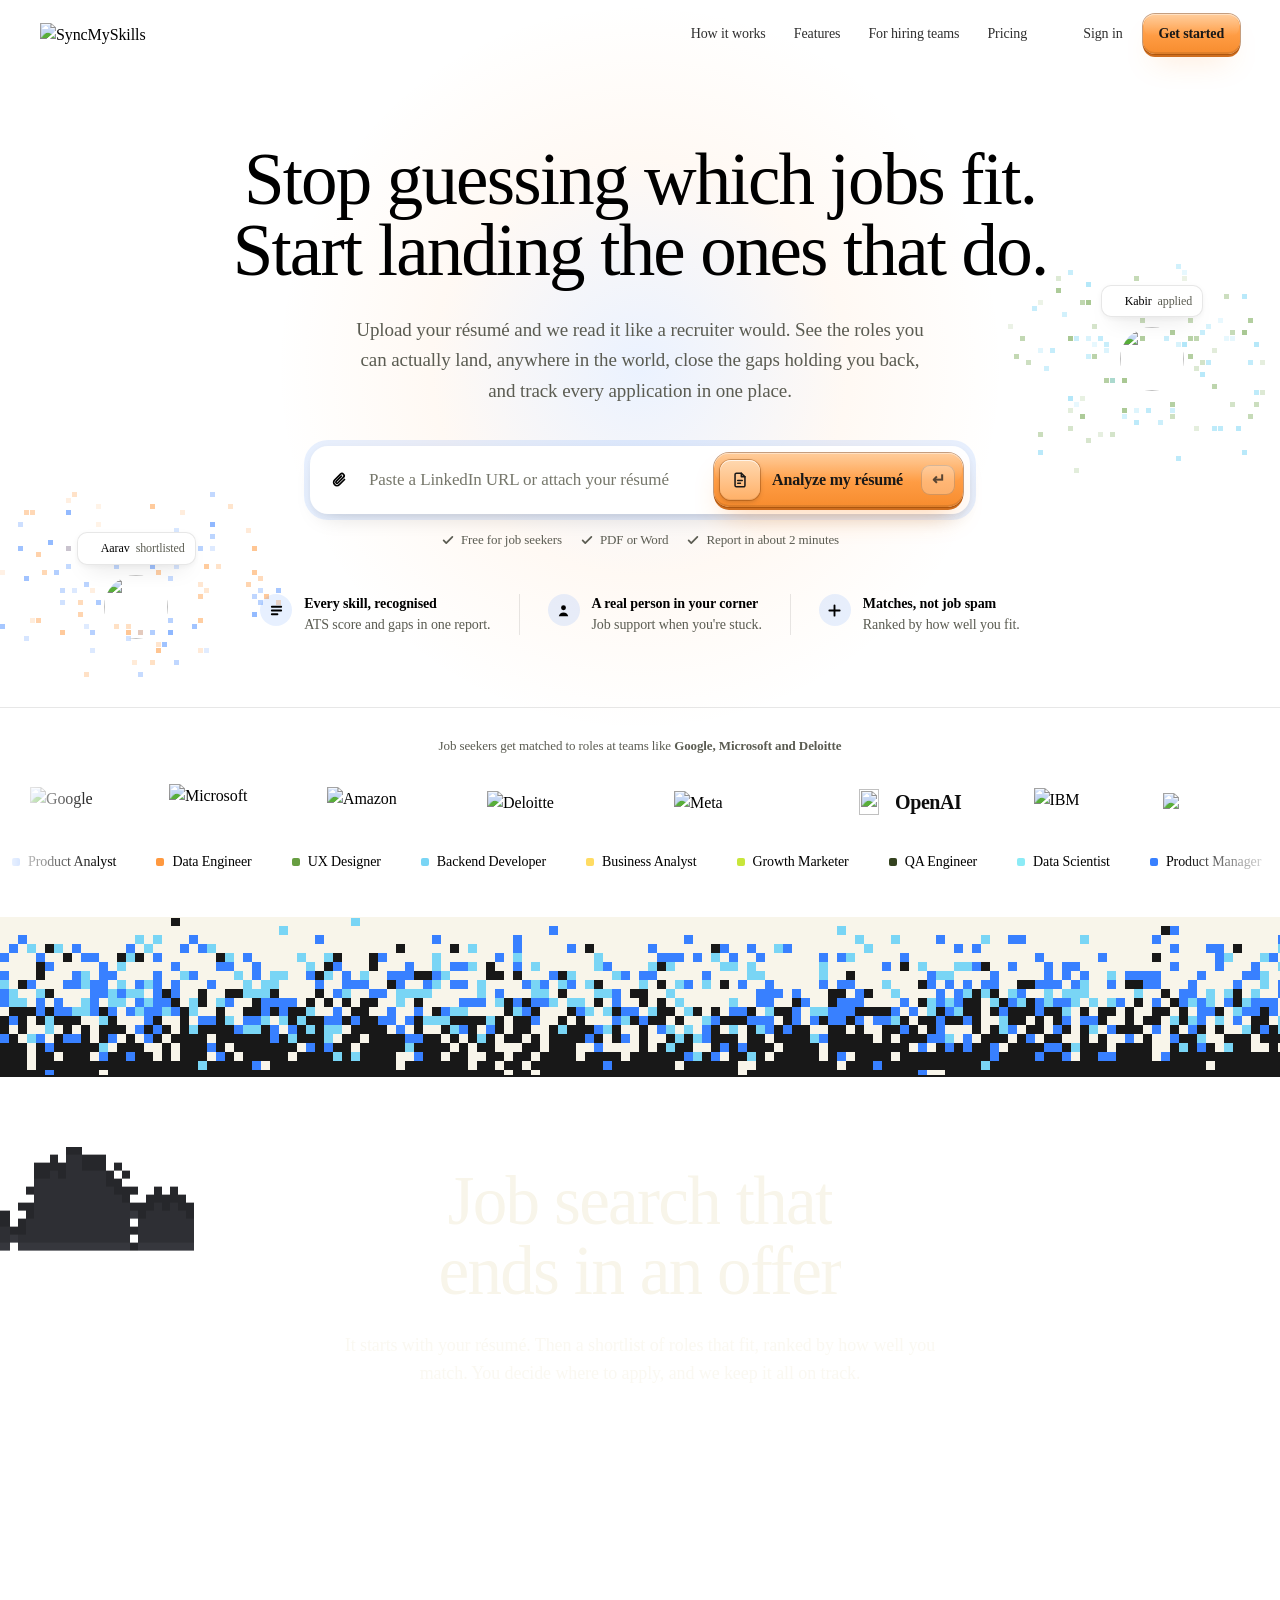
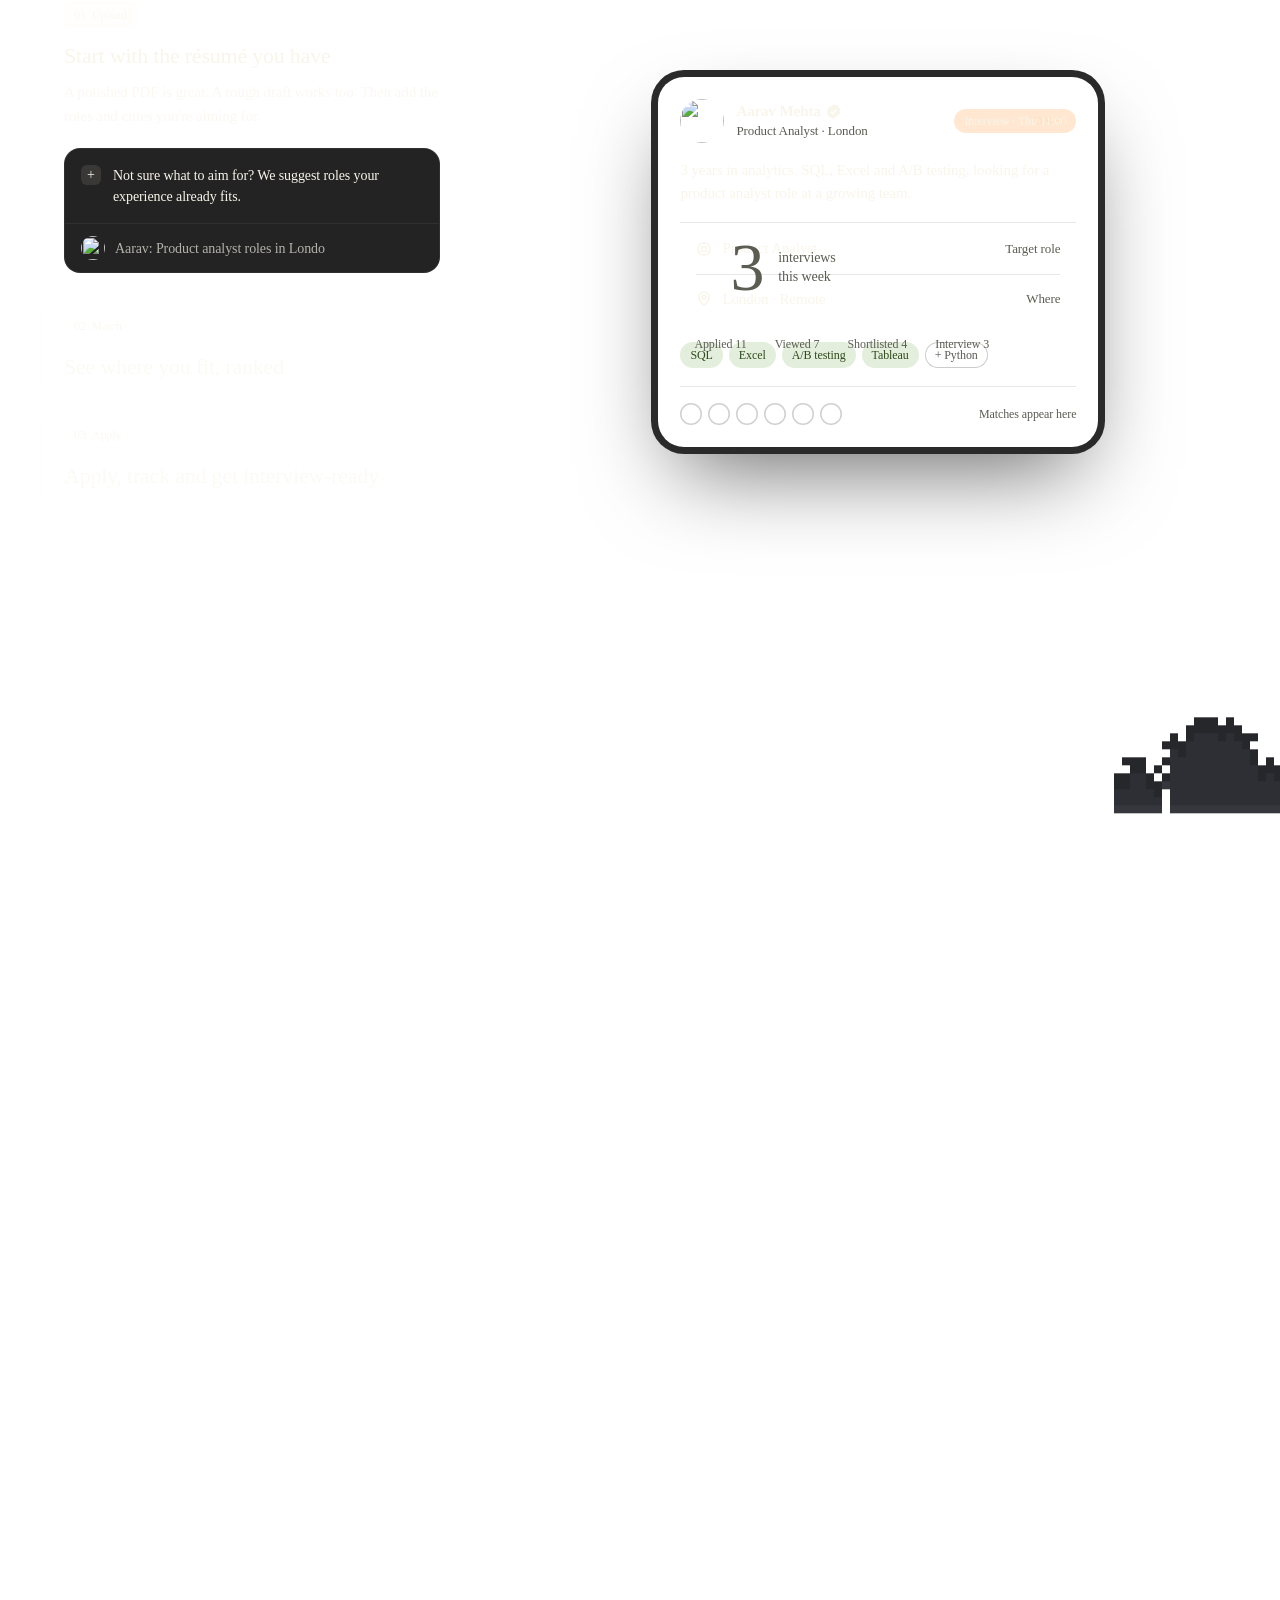
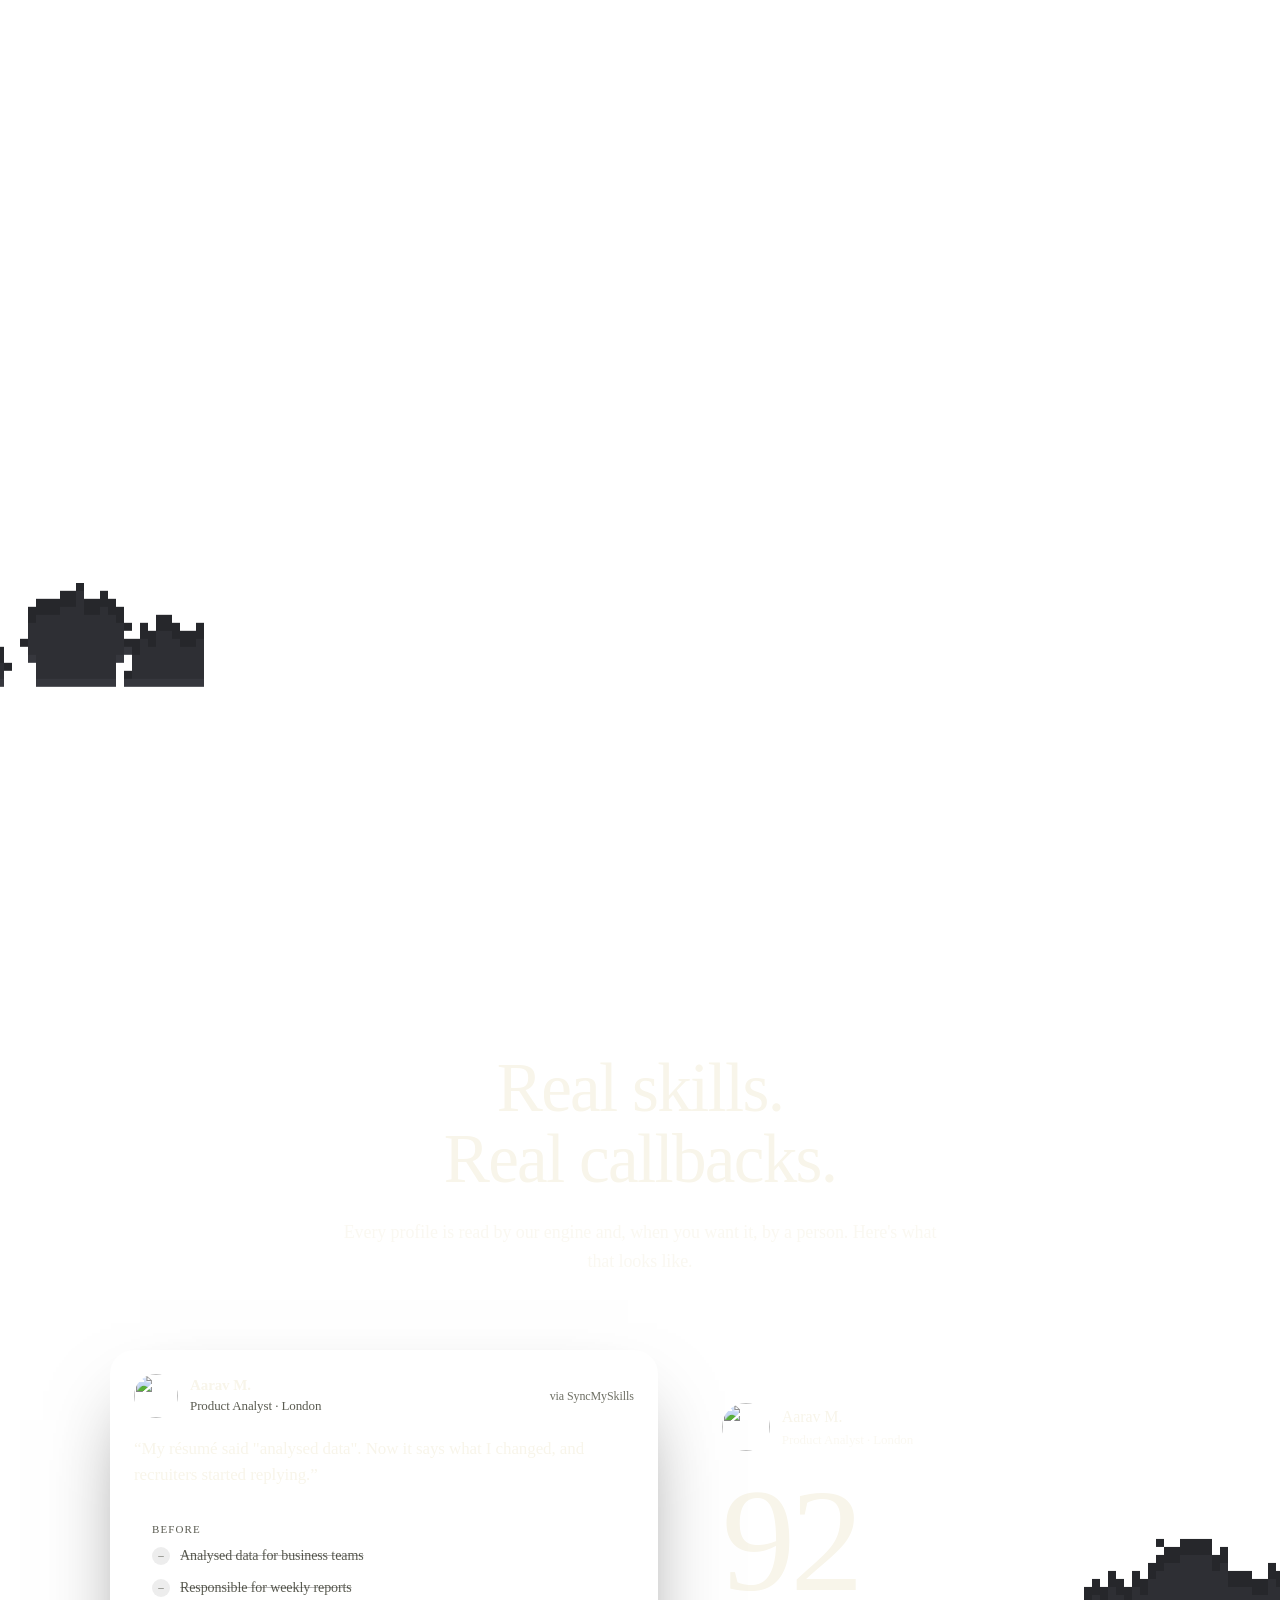
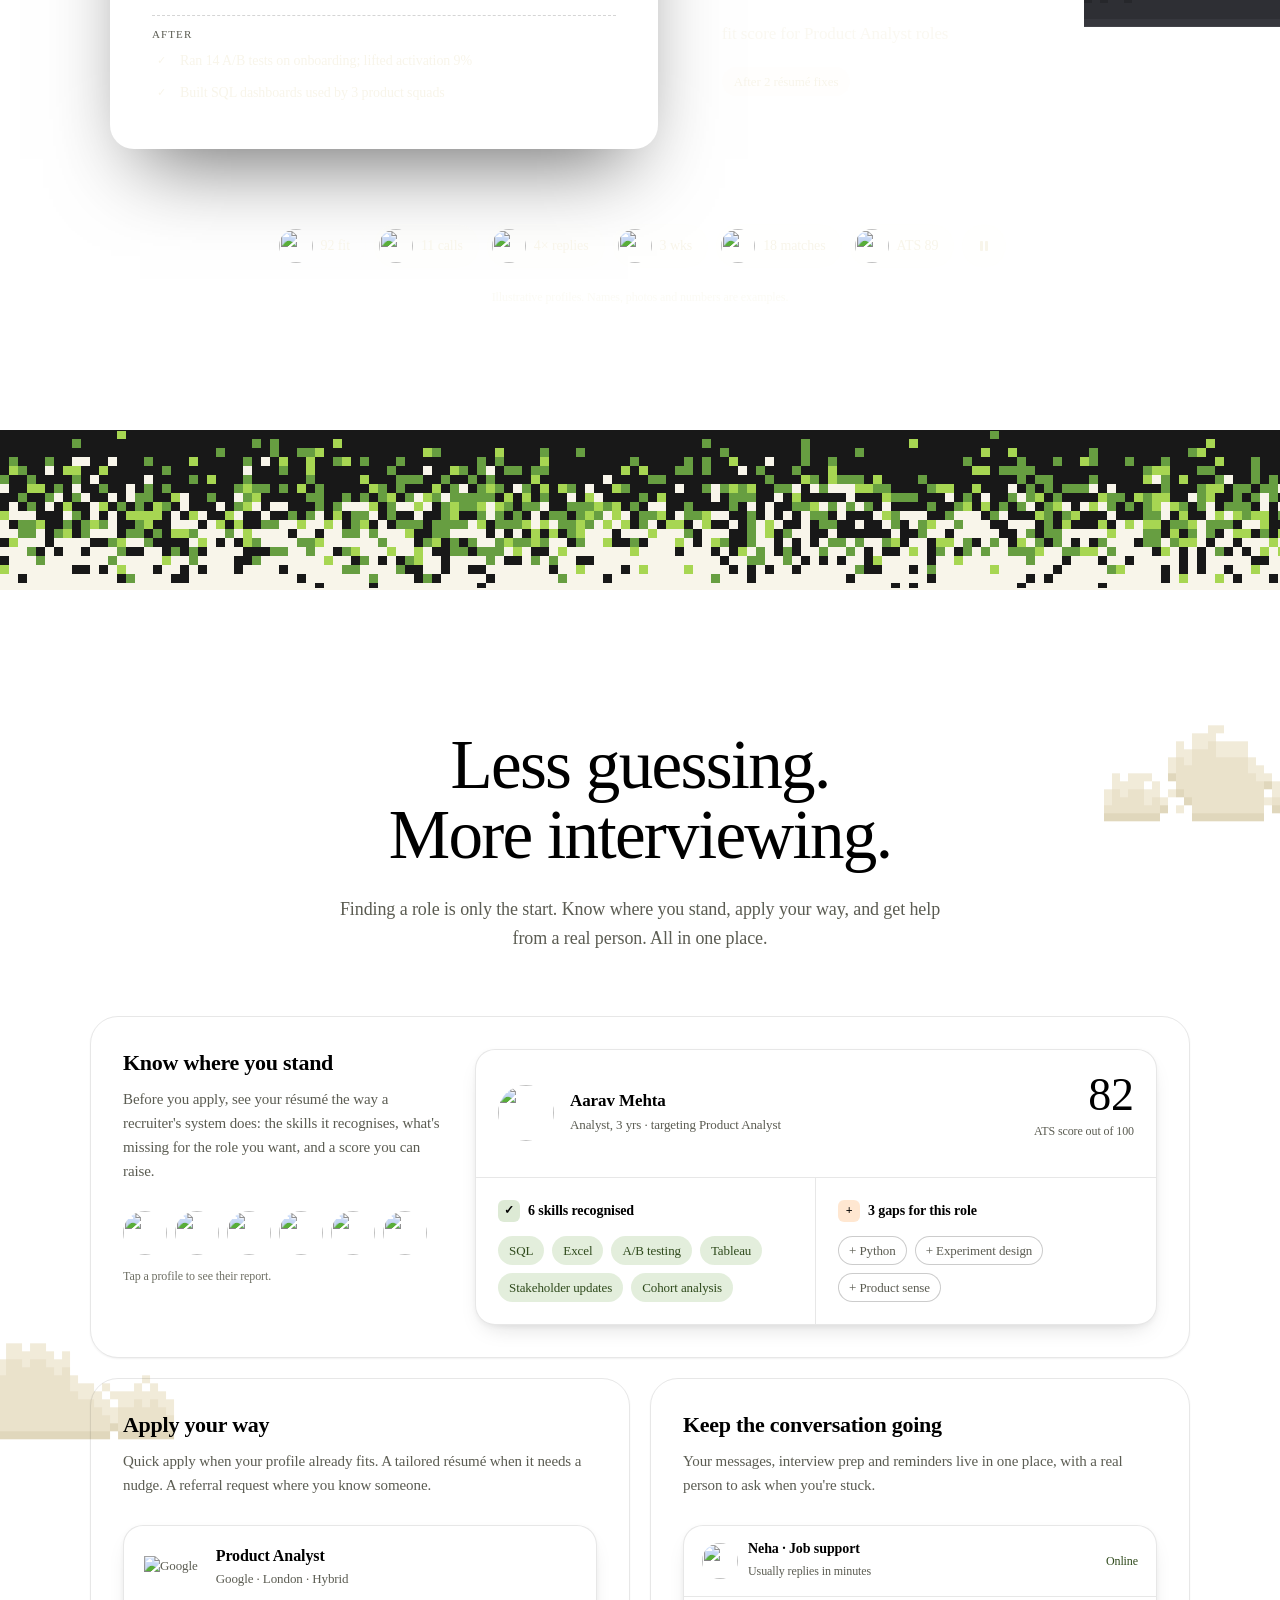
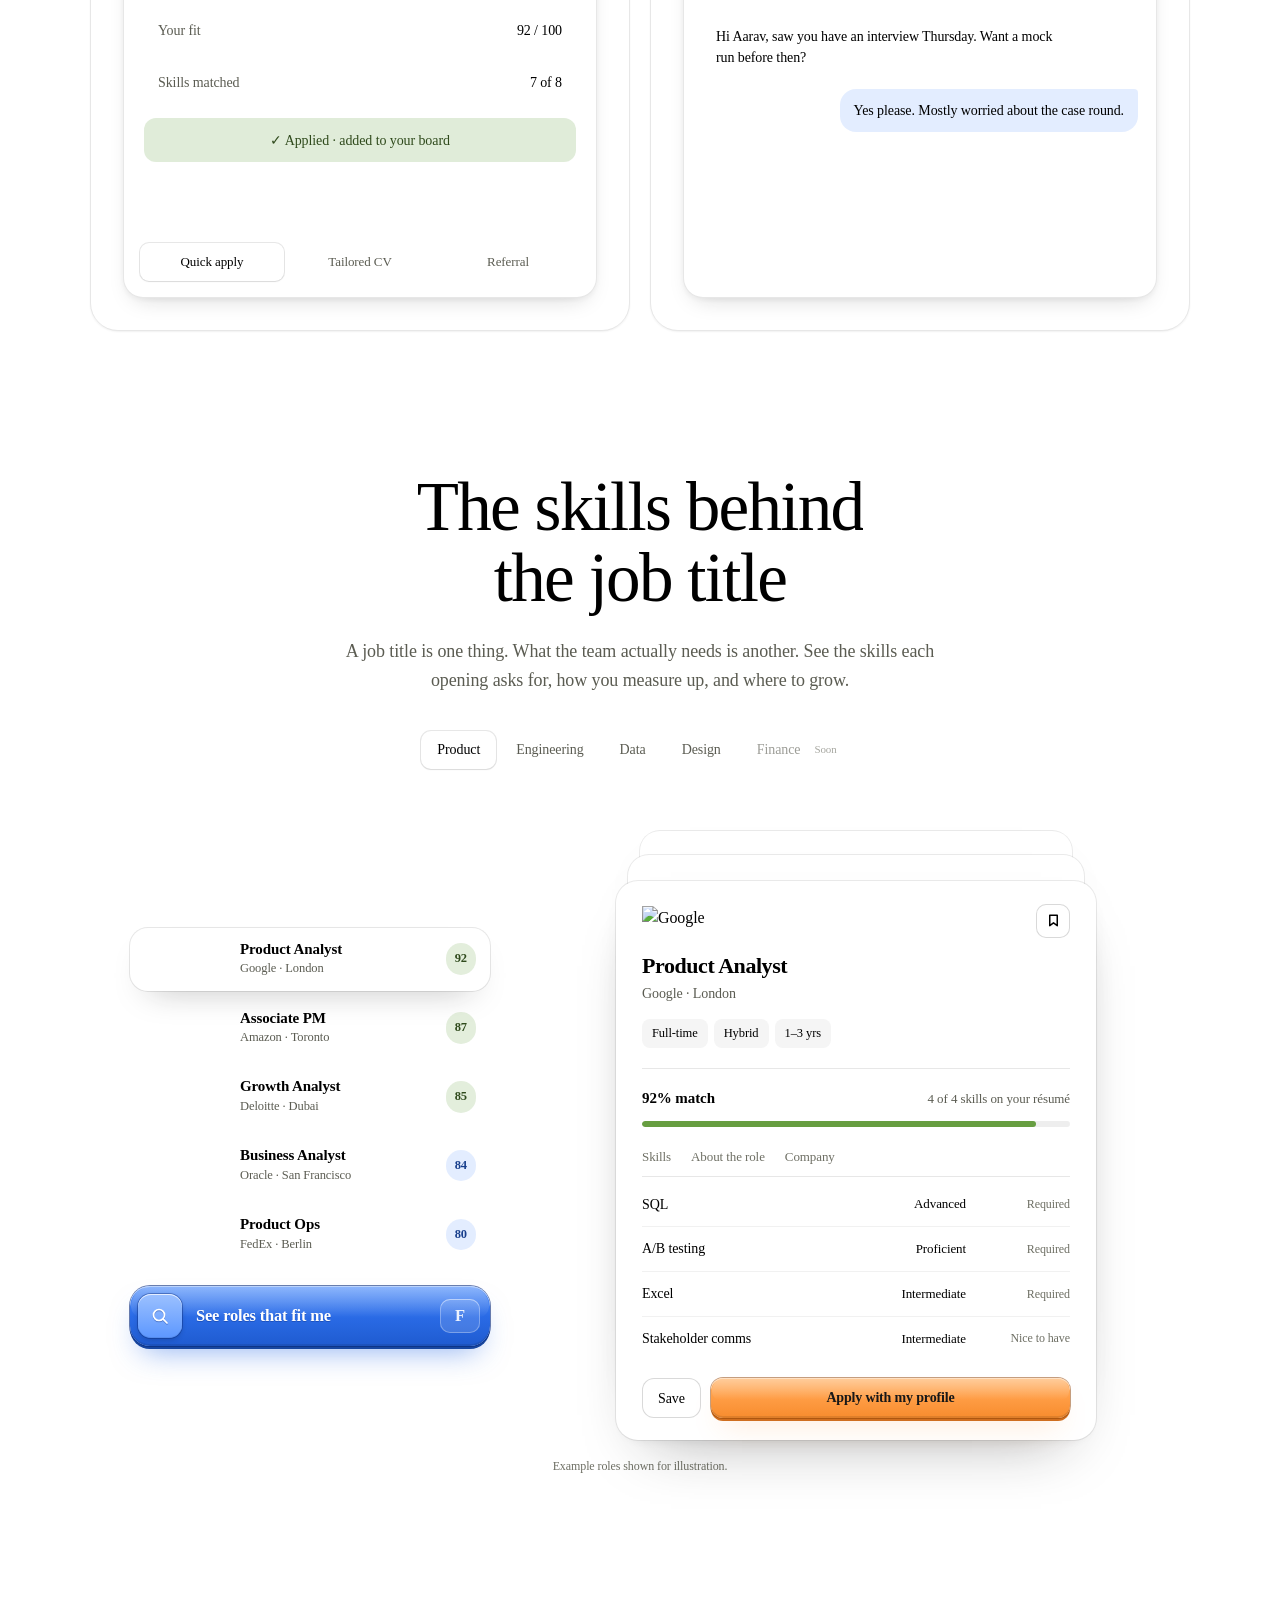
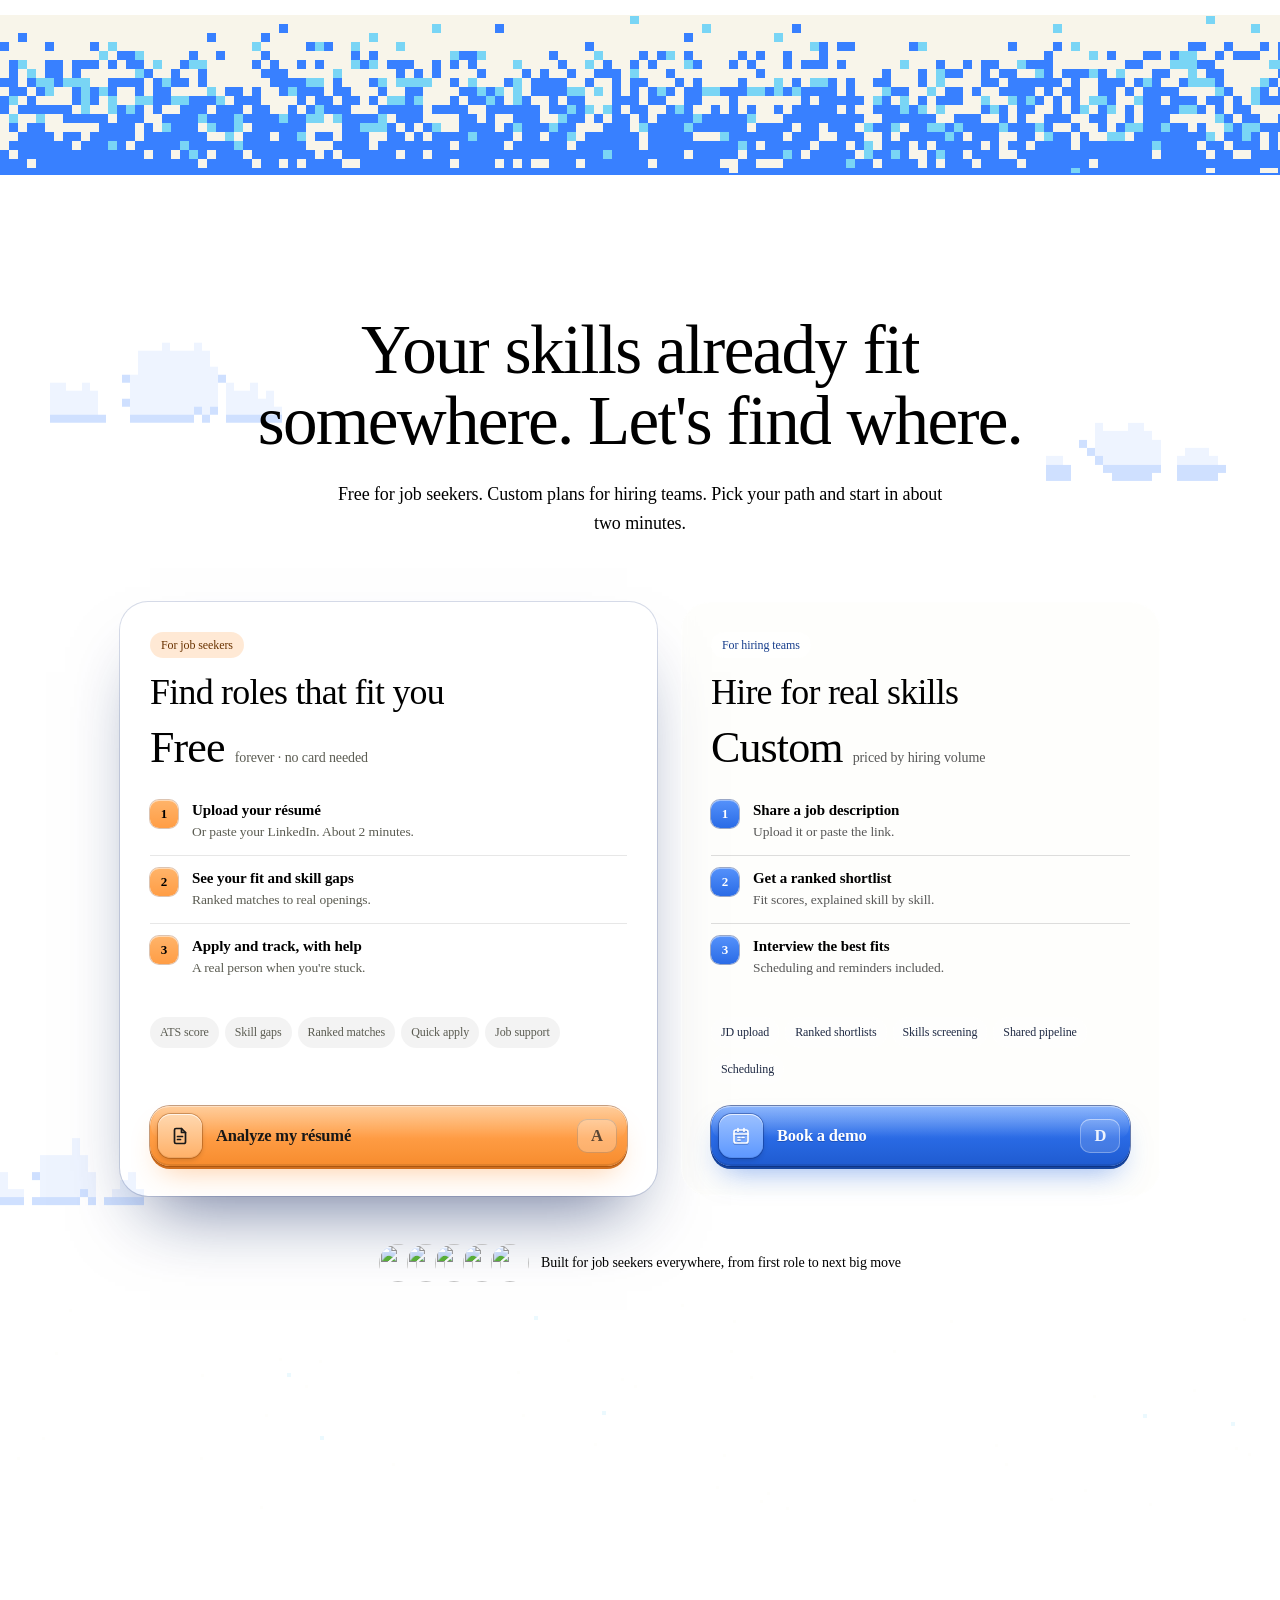
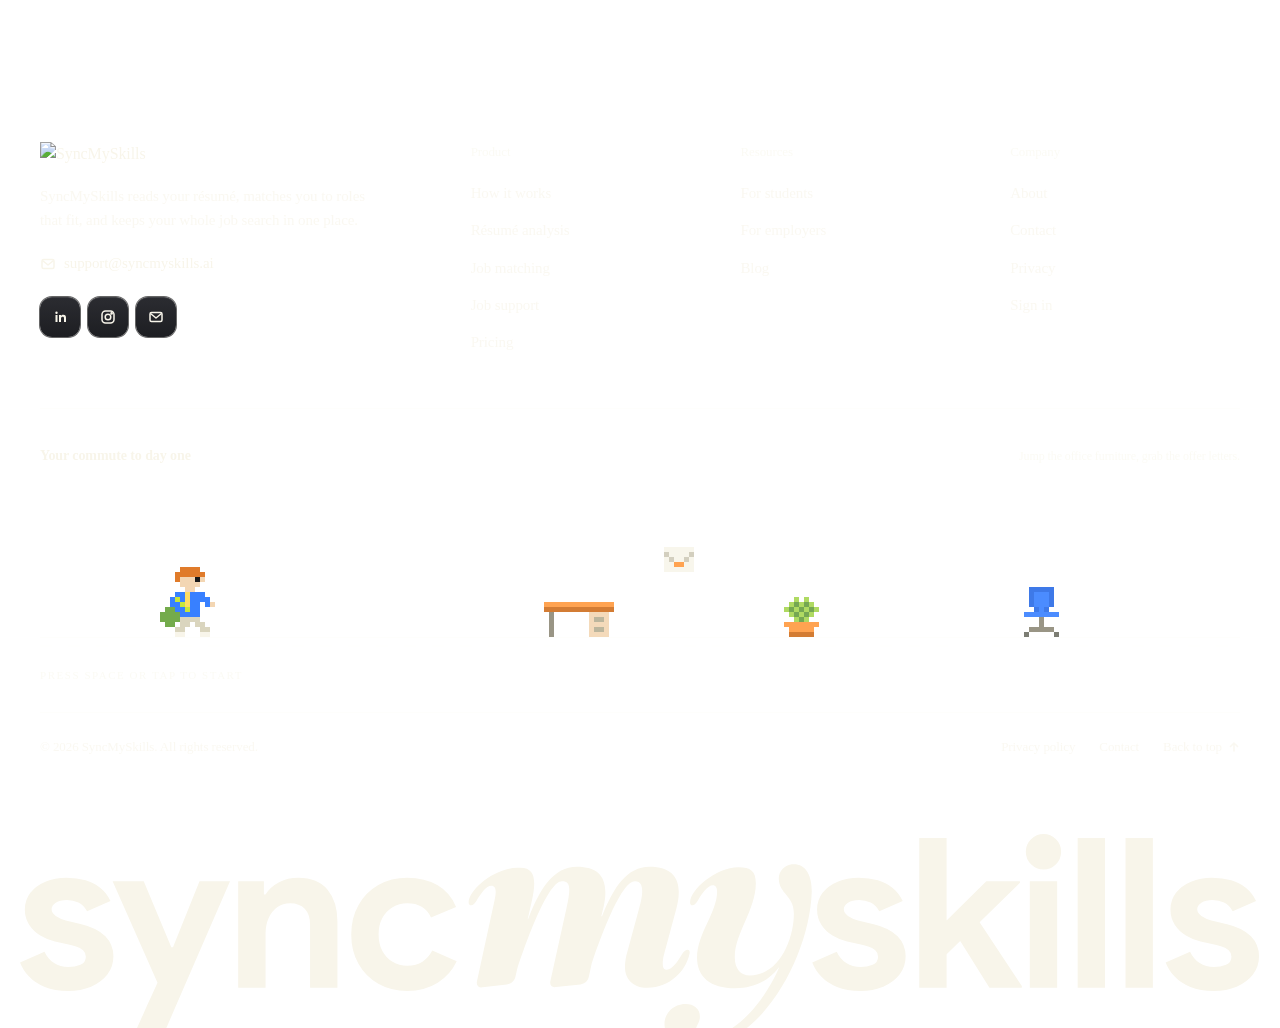
==== landing-page/index.html @ 415fad32 "Add SyncMySkills landing page Static, dependency-free landing page (index.html) with the brand hando" ====
<!DOCTYPE html>
<html lang="en">
<head>
<meta charset="utf-8">
<meta name="viewport" content="width=device-width, initial-scale=1, viewport-fit=cover">
<title>SyncMySkills — See where your skills fit</title>
<meta name="description" content="SyncMySkills reads your résumé, matches you to real roles that fit your skills, and keeps every application and next step in one place. Free for job seekers.">
<meta name="theme-color" content="#F8F5EA">
<link rel="canonical" href="https://syncmyskills.ai/">
<meta property="og:type" content="website">
<meta property="og:site_name" content="SyncMySkills">
<meta property="og:title" content="SyncMySkills — See where your skills fit">
<meta property="og:description" content="Understand your résumé, spot skill gaps, and find roles that fit your experience.">
<meta property="og:image" content="https://syncmyskills.vercel.app/photos/photo-portfolio.jpg">
<meta property="og:url" content="https://syncmyskills.ai/">
<meta name="twitter:card" content="summary_large_image">
<meta name="twitter:title" content="SyncMySkills — See where your skills fit">
<meta name="twitter:description" content="Understand your résumé, spot skill gaps, and find roles that fit your experience.">
<script type="application/ld+json">{"@context":"https://schema.org","@type":"Organization","name":"SyncMySkills","url":"https://syncmyskills.ai/","logo":"https://syncmyskills.vercel.app/brand/logos/logo-ink.png","email":"support@syncmyskills.ai","sameAs":["https://www.linkedin.com/company/syncmyskills/","https://www.instagram.com/syncmyskills.ai"]}</script>
<link rel="icon" href="/brand/favicons/favicon.ico" sizes="any">
<link rel="icon" href="/brand/favicons/favicon.svg" type="image/svg+xml">
<link rel="apple-touch-icon" href="/brand/favicons/apple-touch-icon.png">
<link rel="manifest" href="/brand/favicons/site.webmanifest">
<link rel="preconnect" href="https://fonts.googleapis.com">
<link rel="preconnect" href="https://fonts.gstatic.com" crossorigin>
<link rel="stylesheet" href="https://fonts.googleapis.com/css2?family=Inter:wght@400;500&display=swap">
<link rel="stylesheet" href="/brand/tokens/brand.css">
<style>
/* =========================================================
   Tokens
   ========================================================= */
:root{
  --sand:var(--sms-sand);--blue:var(--sms-blue);--orange:var(--sms-orange);--moss:var(--sms-moss);--ink:var(--sms-ink);--paper:var(--sms-paper);--oat:var(--sms-oat);--ice:var(--sms-ice);--sky:var(--sms-sky);--honey:var(--sms-honey);--gold:var(--sms-gold);--lime:var(--sms-lime);--leaf:var(--sms-leaf);--pine:var(--sms-pine);--slate:var(--sms-slate);--ivory:var(--sms-ivory);
  --display:var(--sms-font-display);--body:var(--sms-font-body);
  --text:var(--ink);
  --muted:#5B5C52;               /* 6.2:1 on paper */
  --subtle:#6E6F64;              /* 4.9:1 on paper, captions */
  --d-text:#F8F5EA;
  --d-muted:rgba(248,245,234,.68);/* 8:1 on ink */
  --d-subtle:rgba(248,245,234,.52);
  --line:rgba(24,24,24,.10);
  --line-2:rgba(24,24,24,.16);
  --d-line:rgba(248,245,234,.14);
  --white:#FFFFFF;
  --r-sm:10px;--r-md:12px;--r-lg:16px;--r-xl:24px;--r-2xl:28px;
  --sh-sm:0 1px 2px rgba(24,24,24,.06);
  --sh-md:0 10px 24px -12px rgba(24,24,24,.22),0 2px 6px rgba(24,24,24,.05);
  --sh-lg:0 40px 80px -30px rgba(24,24,24,.35),0 8px 20px -8px rgba(24,24,24,.12);
  --ring:0 0 0 3px rgba(56,128,255,.45);
  --ease:cubic-bezier(.2,.7,.2,1);
  --wrap:1200px;--gut:clamp(20px,4vw,40px);
  --sec:clamp(96px,11vw,152px);
  --orange-h:#F58A2C;
}
*,*:before,*:after{box-sizing:border-box;margin:0;padding:0}
html{-webkit-text-size-adjust:100%;scroll-behavior:smooth;scroll-padding-top:72px}
body{font-family:var(--body);font-weight:400;font-size:16px;line-height:1.55;letter-spacing:-.006em;color:var(--text);background:var(--paper);-webkit-font-smoothing:antialiased;-moz-osx-font-smoothing:grayscale;text-rendering:optimizeLegibility;overflow-x:hidden}
img,svg,canvas{display:block}
img{max-width:100%}
a{color:inherit;text-decoration:none}
button,input{font:inherit;color:inherit;letter-spacing:inherit}
button{cursor:pointer;border:0;background:none}
b,strong{font-weight:600}
h1,h2,h3,h4,h5,h6{font-weight:600}
ul,ol{list-style:none}
::selection{background:rgba(56,128,255,.25)}
:focus{outline:none}
:focus-visible{outline:none;box-shadow:var(--ring);border-radius:8px}
.wrap{max-width:calc(var(--wrap) + var(--gut)*2);margin:0 auto;padding:0 var(--gut)}
.center{text-align:center}
.sr{position:absolute;width:1px;height:1px;overflow:hidden;clip:rect(0 0 0 0);white-space:nowrap}
.skip{position:fixed;left:16px;top:-80px;z-index:200;background:var(--ink);color:var(--paper);padding:12px 16px;border-radius:var(--r-md);font-weight:500;transition:top .2s}
.skip:focus{top:12px}

/* Type */
.display{font-family:var(--display);font-weight:400;letter-spacing:-.025em;line-height:1.02;text-wrap:balance}
.h1{font-size:clamp(46px,6.4vw,96px);line-height:.98}
.h2{font-size:clamp(40px,5.4vw,76px)}
.lede{font-size:18px;line-height:1.6;color:var(--muted);max-width:620px;margin:24px auto 0;text-wrap:pretty}
.dark .lede{color:var(--d-muted)}
.eyebrow{display:inline-flex;align-items:center;gap:8px;font-size:13px;font-weight:500;color:var(--muted);margin-bottom:20px}
.eyebrow i{width:8px;height:8px;background:var(--orange);display:block}
.dark .eyebrow{color:var(--d-muted)}
.sec-head{max-width:820px;margin:0 auto;text-align:center}
.note{font-size:12px;color:var(--subtle);text-align:center;margin-top:20px}
.dark .note{color:var(--d-subtle)}

/* =========================================================
   Buttons
   ========================================================= */
.btn{--h:48px;position:relative;display:inline-flex;align-items:center;justify-content:center;gap:10px;height:var(--h);padding:0 22px;border-radius:var(--r-md);font-size:15px;font-weight:500;line-height:1;white-space:nowrap;border:1px solid transparent;transition:background-color .2s,border-color .2s,color .2s,box-shadow .2s,transform .2s var(--ease);-webkit-tap-highlight-color:transparent;user-select:none}
.btn:active{transform:scale(.98)}
.btn:focus-visible{box-shadow:var(--ring)}
.btn .ar{width:16px;height:16px;transition:transform .25s var(--ease)}
.btn:hover .ar{transform:translateX(3px)}
.btn-lg{--h:56px;padding:0 26px;font-size:16px;border-radius:14px}
.btn-sm{--h:38px;padding:0 14px;font-size:14px;border-radius:var(--r-sm)}
.btn-block{width:100%}
.btn-primary{background:var(--orange);color:var(--ink);box-shadow:inset 0 -2px 0 rgba(24,24,24,.12)}
.btn-primary:hover{background:var(--orange-h)}
.btn-ink{background:var(--ink);color:var(--paper)}
.btn-ink:hover{background:#000}
.btn-paper{background:var(--paper);color:var(--ink)}
.btn-paper:hover{background:var(--white)}
.btn-line{color:var(--ink);background:linear-gradient(180deg,#FFFFFF,#F7F2E4);border-color:transparent;box-shadow:inset 0 1px 0 #fff,0 0 0 1px rgba(24,24,24,.14),0 2px 0 rgba(24,24,24,.10),0 8px 18px -12px rgba(24,24,24,.3)}
.btn-line:hover{transform:translateY(-1px);box-shadow:inset 0 1px 0 #fff,0 0 0 1px rgba(24,24,24,.2),0 3px 0 rgba(24,24,24,.12),0 12px 22px -12px rgba(24,24,24,.35)}
.btn-line:active{transform:translateY(1px);box-shadow:inset 0 1px 0 #fff,0 0 0 1px rgba(24,24,24,.2),0 0 0 rgba(24,24,24,.1)}
.btn-dline{border-color:rgba(248,245,234,.28);color:var(--paper)}
.btn-dline:hover{border-color:rgba(248,245,234,.5);background:rgba(248,245,234,.06)}

/* =========================================================
   Nav
   ========================================================= */
.nav{position:fixed;inset:0 0 auto 0;z-index:60;height:68px;transition:background-color .3s,box-shadow .3s,color .3s}
.nav-in{height:100%;display:flex;align-items:center;gap:32px}
.logo{position:relative;display:block;height:22px;width:109px;flex:none}
.logo img{position:absolute;inset:0;height:22px;width:auto;transition:opacity .3s}
.logo .lw{opacity:0}
.nav-links{display:flex;align-items:center;gap:4px;margin-left:auto}
.nav-links a{font-size:14px;font-weight:500;padding:8px 12px;border-radius:var(--r-sm);color:inherit;opacity:.82;transition:opacity .2s,background-color .2s}
.nav-links a:hover{opacity:1;background:rgba(24,24,24,.05)}
.nav-cta{display:flex;align-items:center;gap:8px}
.nav-cta .signin{font-size:14px;font-weight:500;padding:8px 12px;border-radius:var(--r-sm);opacity:.82;transition:opacity .2s,background-color .2s}
.nav-cta .signin:hover{opacity:1;background:rgba(24,24,24,.05)}
.nav.scrolled{background:rgba(248,245,234,.86);-webkit-backdrop-filter:saturate(1.4) blur(14px);backdrop-filter:saturate(1.4) blur(14px);box-shadow:0 1px 0 var(--line)}
.nav.dark{color:var(--paper)}
.nav.dark .logo .lw{opacity:1}.nav.dark .logo .li{opacity:0}
.nav.dark.scrolled{background:rgba(24,24,24,.78);box-shadow:0 1px 0 var(--d-line)}
.nav.dark .nav-links a:hover,.nav.dark .signin:hover{background:rgba(248,245,234,.08)}
.menu-btn{display:none;width:44px;height:44px;margin-right:-10px;align-items:center;justify-content:center;border-radius:var(--r-sm)}
.menu-btn svg{width:22px;height:22px}
.menu-btn .ic-x{display:none}
.nav.open .menu-btn .ic-x{display:block}.nav.open .menu-btn .ic-m{display:none}
.drawer{position:fixed;left:0;right:0;top:68px;z-index:59;background:var(--paper);border-bottom:1px solid var(--line);padding:8px var(--gut) 24px;box-shadow:0 30px 40px -20px rgba(24,24,24,.2);transform:translateY(-8px);opacity:0;visibility:hidden;transition:opacity .2s,transform .25s var(--ease),visibility .2s}
.drawer.open{opacity:1;transform:none;visibility:visible}
.drawer a.dl{display:flex;justify-content:space-between;align-items:center;padding:16px 4px;font-size:17px;font-weight:500;border-bottom:1px solid var(--line)}
.drawer a.dl:after{content:"→";color:var(--subtle)}
.drawer .btns{display:grid;gap:12px;margin-top:20px}

/* reveal */
.rv{opacity:0;transform:translateY(20px);transition:opacity .9s var(--ease),transform .9s var(--ease)}
.rv.in{opacity:1;transform:none}
.d1{transition-delay:.06s}.d2{transition-delay:.12s}.d3{transition-delay:.18s}
@keyframes up{from{opacity:0;transform:translateY(14px)}to{opacity:1;transform:none}}
.intro>*{animation:up .8s var(--ease) both}
.intro>*:nth-child(2){animation-delay:.08s}.intro>*:nth-child(3){animation-delay:.16s}.intro>*:nth-child(4){animation-delay:.24s}.intro>*:nth-child(5){animation-delay:.32s}

/* =========================================================
   Avatars & small atoms
   ========================================================= */
.ava{--s:40px;width:var(--s);height:var(--s);border-radius:50%;object-fit:cover;object-position:50% 30%;flex:none;background:var(--sand)}
.ring{box-shadow:0 0 0 2px var(--ivory)}
.logo-sq{--z:34px;width:var(--z);height:var(--z);border-radius:9px;display:grid;place-items:center;font-size:12px;font-weight:600;letter-spacing:.02em;color:var(--ink);background:var(--c);flex:none}
.chips{display:flex;flex-wrap:wrap;gap:6px}
.chip{font-size:12px;font-weight:500;line-height:1;padding:7px 10px;border-radius:999px;background:var(--oat);white-space:nowrap}
.chip.g{background:rgba(103,158,65,.18);color:#2F4A1C}
.chip.add{background:transparent;box-shadow:inset 0 0 0 1px rgba(24,24,24,.22);color:var(--muted)}
.pill{display:inline-flex;align-items:center;gap:6px;font-size:12px;font-weight:500;line-height:1;padding:6px 10px;border-radius:999px;white-space:nowrap}
.dot{width:7px;height:7px;border-radius:50%;background:var(--moss);display:inline-block;flex:none}

/* =========================================================
   Hero
   ========================================================= */
.hero{position:relative;padding-top:clamp(128px,16vh,176px);display:flex;flex-direction:column;overflow:hidden;isolation:isolate}
#heroFx{position:absolute;inset:0;width:100%;height:100%;z-index:-1;pointer-events:none}
.hero-in{text-align:center;flex:1;min-width:0;width:100%}
.hero h1{font-size:clamp(40px,5.7vw,84px)}
.hero .lede{font-size:19px;max-width:580px;margin-top:28px}
.ask{max-width:660px;margin:40px auto 0;display:flex;align-items:center;gap:6px;padding:7px;border:1.5px solid var(--blue);border-radius:18px;background:var(--white);box-shadow:0 0 0 6px rgba(56,128,255,.12),var(--sh-md);transition:box-shadow .2s}
.ask:focus-within{box-shadow:0 0 0 6px rgba(56,128,255,.22),var(--sh-md)}
.ask .attach{flex:none;width:46px;height:46px;border-radius:var(--r-md);display:grid;place-items:center;color:var(--slate);cursor:pointer;transition:background-color .2s}
.ask .attach:hover{background:var(--oat)}
.ask .attach svg{width:20px;height:20px}
.ask input[type=text]{flex:1;min-width:0;border:0;background:transparent;font-size:17px;height:52px;outline:none;text-overflow:ellipsis}
.ask input::placeholder{color:#76776B;opacity:1}
.ask .cbtn{flex:none}
.ask-meta{display:flex;justify-content:center;flex-wrap:wrap;gap:6px 18px;margin-top:16px;font-size:13px;color:var(--muted);min-height:20px}
.ask-meta span{display:inline-flex;align-items:center;gap:6px}
.ask-meta svg{width:14px;height:14px;color:var(--moss)}
.ask-meta.msg{color:var(--ink);font-weight:500}
.ask-meta.err{color:#9A3C00}
.perks{display:flex;justify-content:center;margin:44px auto 0;max-width:980px;text-align:left}
.perk{display:flex;gap:12px;align-items:flex-start;font-size:14px;line-height:1.45;padding:0 28px}
.perk+.perk{border-left:1px solid var(--line)}
.perk i{flex:none;width:32px;height:32px;border-radius:50%;background:rgba(56,128,255,.12);display:grid;place-items:center;color:var(--blue)}
.perk i svg{width:15px;height:15px}
.perk b{display:block;font-weight:600}
.perk span{display:block;color:var(--muted)}
.float-who{position:absolute;z-index:1;display:flex;flex-direction:column;align-items:center;gap:10px;pointer-events:none}
.float-who.l{left:clamp(24px,6vw,96px);top:58%}
.float-who.r{right:clamp(24px,6vw,96px);top:31%}
.float-who .tagx{display:flex;align-items:center;gap:6px;background:var(--white);border:1px solid var(--line);border-radius:var(--r-sm);padding:6px 10px;font-size:12px;font-weight:500;box-shadow:var(--sh-md);transition:opacity .35s,transform .35s var(--ease)}
.float-who .tagx em{font-style:normal;color:var(--muted);font-weight:400}
.float-who .tagx.swap{opacity:0;transform:translateY(4px)}
.float-who .ava{--s:64px;box-shadow:0 0 0 4px var(--paper),0 0 0 6px rgba(56,128,255,.45),0 0 0 14px rgba(56,128,255,.1);transition:opacity .35s}
@keyframes mq{to{transform:translateX(-50%)}}

/* dither bands */
.band{width:100%;height:160px;image-rendering:pixelated;margin-top:-1px;margin-bottom:-1px}

/* =========================================================
   How it works (dark)
   ========================================================= */
.dark{background:var(--ink);color:var(--d-text)}
.how-intro{padding:clamp(56px,7vw,96px) var(--gut) 24px}
.how{position:relative;height:300vh}
.how-sticky{position:sticky;top:0;height:100vh;min-height:640px;display:grid;grid-template-columns:minmax(0,400px) minmax(0,1fr);gap:clamp(40px,6vw,88px);align-items:center;max-width:calc(var(--wrap) + var(--gut)*2);margin:0 auto;padding:0 var(--gut)}
.step{position:relative;padding:4px 0 4px 24px;margin-bottom:32px;cursor:pointer}
.step:before{content:"";position:absolute;left:0;top:0;bottom:0;width:2px;border-radius:2px;background:var(--d-line);transition:background-color .4s}
.step.on{cursor:default}
.step.on:before{background:var(--paper)}
.step .tag{display:inline-flex;align-items:center;gap:6px;font-size:12px;font-weight:500;line-height:1;border:1px solid var(--d-line);border-radius:7px;padding:6px 9px;color:var(--d-muted);transition:background-color .4s}
.step .tag b{color:var(--paper);font-weight:500}
.step.on .tag{background:rgba(248,245,234,.1)}
.step h3{font-size:22px;font-weight:500;letter-spacing:-.01em;line-height:1.3;margin-top:14px;color:var(--d-subtle);transition:color .4s}
.step:hover h3{color:var(--d-muted)}
.step.on h3{color:var(--paper)}
.step .body{display:grid;grid-template-rows:0fr;transition:grid-template-rows .55s var(--ease)}
.step.on .body{grid-template-rows:1fr}
.step .body>div{overflow:hidden}
.step p{color:var(--d-muted);font-size:15px;line-height:1.6;margin-top:10px}
.hint{margin-top:20px;background:#232323;border:1px solid rgba(248,245,234,.06);border-radius:var(--r-lg);overflow:hidden}
.hint .hx{display:flex;gap:12px;padding:16px;font-size:14px;line-height:1.5;color:var(--d-text)}
.hint .hx i{flex:none;width:20px;height:20px;border-radius:6px;background:rgba(248,245,234,.1);display:grid;place-items:center;font-style:normal;font-size:14px;line-height:1}
.hint .typed{display:flex;align-items:center;gap:10px;padding:12px 16px;font-size:14px;color:var(--d-muted);border-top:1px solid rgba(248,245,234,.06)}
.hint .typed .ava{--s:24px}
.hint .typed b{color:var(--paper);font-weight:500}
.caret{display:inline-block;width:1.5px;height:16px;background:var(--paper);margin-left:1px;vertical-align:-3px;animation:blink 1s steps(1) infinite}
@keyframes blink{50%{opacity:0}}
.step .btn,.step .cbtn{margin-top:24px}
.stage-wrap{position:relative;height:620px;display:grid;place-items:center}
.slot{display:none}

/* stage card */
.stage{position:relative;width:440px;max-width:100%}
.stage .cloud{position:absolute;left:50%;top:50%;width:640px;height:520px;transform:translate(-50%,-50%);opacity:0;transition:opacity .8s;pointer-events:none;image-rendering:pixelated}
.stage.s2 .cloud{opacity:.9}
.card{position:relative;z-index:2;background:var(--ivory);color:var(--ink);border-radius:26px;padding:22px;box-shadow:0 0 0 7px #2A2A2A,0 40px 90px -20px rgba(0,0,0,.6);transition:transform .6s var(--ease)}
.stage.s2 .card{transform:scale(.97)}
.c-head{display:flex;align-items:center;gap:12px}
.c-head .ava{--s:44px}
.c-head .who b{display:flex;align-items:center;gap:5px;font-size:15px;line-height:1.3}
.c-head .who b svg{width:15px;height:15px;color:var(--blue)}
.c-head .who span{display:block;font-size:13px;color:var(--muted)}
.c-pill{margin-left:auto;display:grid}
.c-pill .pill{grid-area:1/1;justify-self:end;opacity:0;transform:translateY(4px);transition:opacity .4s,transform .4s}
.c-pill i{font-style:normal}
.q0{background:var(--oat)}
.q1{background:rgba(56,128,255,.14)}
.q2{background:rgba(255,153,63,.24)}
.q1 .dot{background:var(--blue)}
.stage.s0 .q0,.stage.s1 .q1,.stage.s2 .q2{opacity:1;transform:none}
.card .c-text{font-size:15px;line-height:1.5;margin:16px 0 18px;color:var(--ink)}
.panels{position:relative}
.panel{position:absolute;left:0;right:0;top:0;opacity:0;transform:translateY(10px);transition:opacity .45s,transform .45s var(--ease);pointer-events:none}
.stage.s0 .p0,.stage.s1 .p1,.stage.s2 .p2{position:relative;opacity:1;transform:none;pointer-events:auto;transition-delay:.12s}
.rows{background:var(--oat);border-radius:var(--r-lg);padding:2px 16px}
.rowx{display:flex;align-items:center;gap:10px;padding:13px 0;font-size:15px;font-weight:500}
.rowx+.rowx{border-top:1px solid var(--line)}
.rowx svg{width:16px;height:16px;color:var(--slate);flex:none}
.rowx em{margin-left:auto;font-style:normal;font-size:13px;font-weight:400;color:var(--muted)}
.p0 .chips{margin-top:16px}
.seats{display:flex;align-items:center;gap:6px;margin-top:18px;padding-top:16px;border-top:1px solid var(--line);font-size:12px;color:var(--muted)}
.seats i{width:22px;height:22px;border-radius:50%;box-shadow:inset 0 0 0 1.5px rgba(24,24,24,.2)}
.seats em{margin-left:auto;font-style:normal}
.l-head{display:flex;justify-content:space-between;font-size:14px;font-weight:500;padding:14px 2px 6px;border-top:1px solid var(--line)}
.l-head em{font-style:normal;font-weight:400;color:var(--muted)}
.job{display:flex;align-items:center;gap:12px;padding:10px 2px}
.job+.job{border-top:1px solid var(--line)}
.job .t{min-width:0}
.job .t b{display:block;font-size:14px;line-height:1.3}
.job .t span{font-size:12px;color:var(--muted)}
.job .fit{margin-left:auto;font-size:15px;font-weight:600;display:flex;align-items:baseline;gap:3px}
.job .fit small{font-size:11px;font-weight:400;color:var(--muted)}
.act{min-width:84px;height:32px;padding:0 10px;border-radius:9px;font-size:13px;font-weight:500;display:grid;place-items:center}
.act.ap{background:var(--ink);color:var(--paper)}
.act.sv{box-shadow:inset 0 0 0 1px var(--line-2);background:var(--white)}
.act.dn{background:rgba(56,128,255,.14)}
.big{display:flex;align-items:center;gap:14px;border-top:1px solid var(--line);padding-top:16px}
.big .n{font-family:var(--display);font-size:68px;line-height:.85}
.big span{font-size:14px;color:var(--muted);line-height:1.35}
.big i{width:36px;height:36px;display:block;position:relative;flex:none}
.big i:before,.big i:after{content:"";position:absolute;width:24px;height:24px}
.big i:before{background:var(--orange);left:0;top:0;opacity:.9}.big i:after{background:var(--blue);right:0;bottom:0;opacity:.84}
.funnel{display:flex;gap:3px;height:10px;margin:18px 0 10px}
.funnel b{display:block;height:100%;border-radius:3px}
.flegend{display:flex;flex-wrap:wrap;gap:6px 14px;font-size:12px;color:var(--muted)}
.flegend span{display:inline-flex;align-items:center;gap:6px}
.flegend span:before{content:"";width:8px;height:8px;border-radius:2px;background:var(--c)}
.fl{position:absolute;z-index:3;display:flex;flex-direction:column;align-items:center;gap:6px;opacity:0;transform:translateY(10px) scale(.95);transition:opacity .5s,transform .5s var(--ease)}
.stage.s2 .fl{opacity:1;transform:none}
.fl .logo-sq{--z:46px;border-radius:50%;box-shadow:0 0 0 3px #2A2A2A}
.fl span.pill{background:var(--ivory);color:var(--ink)}
.fl s{color:var(--subtle);font-weight:400}

/* =========================================================
   Stories (dark)
   ========================================================= */
.stories{padding:var(--sec) var(--gut) calc(var(--sec) - 16px)}
.story{display:grid;grid-template-columns:1.1fr .9fr;gap:clamp(32px,5vw,64px);align-items:center;max-width:1060px;margin:64px auto 0;min-height:420px}
.scard{background:var(--ivory);color:var(--ink);border-radius:var(--r-xl);padding:24px;box-shadow:0 40px 80px -30px rgba(0,0,0,.6);transition:opacity .35s,transform .35s var(--ease)}
.scard.fade,.smeta.fade{opacity:0;transform:translateY(8px)}
.scard .x{margin-left:auto;font-size:12px;color:var(--subtle)}
.scard .quote{font-size:17px;line-height:1.5;margin:18px 0 18px}
.diff{background:var(--oat);border-radius:var(--r-lg);padding:16px 18px;font-size:14px}
.diff .dl{display:flex;gap:10px;padding:6px 0;align-items:flex-start;line-height:1.45}
.diff .dl i{flex:none;width:18px;height:18px;border-radius:50%;display:grid;place-items:center;font-style:normal;font-size:11px;margin-top:1px}
.diff .no i{background:rgba(24,24,24,.08);color:var(--muted)}
.diff .no span{color:var(--muted);text-decoration:line-through;text-decoration-color:rgba(24,24,24,.3)}
.diff .yes i{background:var(--leaf);color:var(--ink)}
.diff .yes span{font-weight:500}
.diff hr{border:0;border-top:1px dashed rgba(24,24,24,.18);margin:10px 0}
.diff .lab{font-size:11px;font-weight:500;letter-spacing:.1em;text-transform:uppercase;color:var(--muted);margin-bottom:2px}
.smeta{transition:opacity .35s,transform .35s var(--ease)}
.smeta .who2{display:flex;align-items:center;gap:12px;font-size:16px;font-weight:500}
.smeta .who2 span{display:block;font-size:13px;font-weight:400;color:var(--d-muted)}
.smeta .num{white-space:nowrap;font-family:var(--display);font-size:clamp(96px,11.5vw,164px);line-height:.92;letter-spacing:-.035em;margin:22px 0 12px}
.smeta .num.long{font-size:clamp(76px,8.4vw,124px)}
.smeta p{color:var(--d-muted);font-size:17px}
.smeta .pill{margin-top:20px;background:rgba(248,245,234,.1);color:var(--paper);padding:8px 12px;font-size:13px}
.snav{display:flex;justify-content:center;flex-wrap:wrap;gap:8px;margin-top:64px}
.snav button{position:relative;overflow:hidden;display:flex;align-items:center;gap:8px;height:44px;padding:0 16px 0 5px;border-radius:999px;background:rgba(248,245,234,.07);box-shadow:inset 0 0 0 1px rgba(248,245,234,.08);color:var(--paper);font-size:14px;font-weight:500;transition:background-color .25s,color .25s}
.snav button:hover{background:rgba(248,245,234,.13)}
.snav button .ava{--s:34px}
.snav button.on{background:var(--paper);color:var(--ink)}
.snav button.on:after{content:"";position:absolute;left:0;bottom:0;height:2px;background:var(--orange);animation:prog 6s linear forwards}
.snav.paused button.on:after{animation-play-state:paused}
@keyframes prog{from{width:0}to{width:100%}}
.snav .pause{width:44px;padding:0;justify-content:center}
.snav .pause svg{width:14px;height:14px}

/* =========================================================
   Feature bento (light)
   ========================================================= */
.sec{padding:var(--sec) 0}
.bento .grid{max-width:1100px;margin:64px auto 0;display:grid;gap:20px}
.bx{background:var(--ivory);border:1px solid var(--line);border-radius:var(--r-2xl);padding:32px;box-shadow:var(--sh-sm)}
.bx h3{font-size:22px;font-weight:600;letter-spacing:-.012em;line-height:1.25}
.bx p.d{color:var(--muted);font-size:15px;line-height:1.6;margin-top:10px;max-width:460px}
.bx-big{display:grid;grid-template-columns:320px minmax(0,1fr);gap:32px;align-items:start}
.pick{display:flex;flex-wrap:wrap;gap:8px;margin-top:28px}
.pick button{padding:0;border-radius:50%;transition:transform .2s var(--ease)}
.pick button .ava{--s:44px;box-shadow:0 0 0 2px var(--ivory),0 0 0 3px var(--line-2);transition:box-shadow .2s}
.pick button:hover{transform:translateY(-2px)}
.pick button.on .ava{box-shadow:0 0 0 2px var(--ivory),0 0 0 4px var(--blue)}
.pick-hint{font-size:12px;color:var(--subtle);margin-top:12px}
.insight{display:grid;grid-template-columns:1fr 1fr;border:1px solid var(--line);border-radius:20px;overflow:hidden;background:var(--white);box-shadow:var(--sh-md)}
.insight>div{padding:22px;transition:opacity .25s}
.insight.swap>div{opacity:.2}
.insight .top{grid-column:1/-1;border-bottom:1px solid var(--line);display:flex;gap:16px;align-items:center}
.insight .top .ava{--s:56px}
.insight .top .who{flex:1;min-width:0}
.insight .top .who b{font-size:17px;display:block;line-height:1.3}
.insight .top .who span{font-size:13px;color:var(--muted)}
.meter{margin-left:auto;text-align:right;flex:none}
.meter b{font-family:var(--display);font-weight:400;font-size:46px;line-height:1}
.meter span{display:block;font-size:12px;color:var(--muted);margin-top:4px}
.meter .bar{width:140px;height:6px;border-radius:9px;background:var(--oat);margin:8px 0 0 auto;overflow:hidden}
.meter .bar i{display:block;height:100%;background:var(--moss);border-radius:9px;transition:width .8s var(--ease)}
.insight .l{border-right:1px solid var(--line)}
.insight h4{font-size:14px;font-weight:600;margin-bottom:14px;display:flex;align-items:center;gap:8px}
.insight h4 i{width:22px;height:22px;border-radius:6px;display:grid;place-items:center;font-style:normal;font-size:12px;background:var(--c)}
.insight .chips{gap:8px}
.insight .chip{font-size:13px;padding:8px 11px}
.bx-row{display:grid;grid-template-columns:1fr 1fr;gap:20px}
.bx-row .bx{display:flex;flex-direction:column}
.mock{margin-top:28px;background:var(--white);border:1px solid var(--line);border-radius:20px;overflow:hidden;box-shadow:var(--sh-md);flex:1;display:flex;flex-direction:column}
.apply-body{display:grid;flex:1;min-height:252px}
.apply-body>div{grid-area:1/1;padding:20px;opacity:0;transform:translateY(8px);transition:opacity .4s,transform .4s var(--ease);pointer-events:none}
.apply-body>div.on{opacity:1;transform:none;pointer-events:auto}
.tabs3{display:flex;gap:4px;padding:4px;margin:12px;background:var(--oat);border-radius:12px}
.tabs3 button{flex:1;font-size:13px;font-weight:500;padding:9px 10px;border-radius:9px;color:var(--muted);transition:background-color .25s,color .25s,box-shadow .25s}
.tabs3 button:hover{color:var(--ink)}
.tabs3 button.on{background:var(--white);color:var(--ink);box-shadow:var(--sh-sm),0 0 0 1px var(--line)}
.jobx{display:flex;gap:12px;align-items:center}
.jobx .logo-sq{--z:44px;border-radius:12px}
.jobx b{display:block;line-height:1.3}.jobx span{font-size:13px;color:var(--muted)}
.kv{margin-top:18px;display:grid;gap:8px;font-size:14px}
.kv div{display:flex;justify-content:space-between;background:var(--paper);border-radius:var(--r-sm);padding:11px 14px}
.kv em{font-style:normal;color:var(--muted)}
.kv span{font-weight:500}
.doneb{margin-top:14px;height:44px;border-radius:var(--r-md);display:grid;place-items:center;background:var(--ink);color:var(--paper);font-size:14px;font-weight:500;transition:background-color .4s,color .4s}
.doneb.ok{background:rgba(103,158,65,.2);color:#2F4A1C}
.resx{font-size:13px;line-height:1.5}
.resx .h{font-size:14px;font-weight:600;margin-bottom:10px}
.resx p{padding:7px 10px;border-radius:8px;margin:2px 0;color:var(--muted)}
.resx p.hl{background:rgba(255,226,140,.55);color:var(--ink)}
.msg{display:flex;gap:10px;align-items:flex-start}
.msg .ava{--s:34px}
.msg .bub{background:var(--paper);border-radius:4px 14px 14px 14px;padding:12px 14px;font-size:14px;line-height:1.5}
.msg .bub b{display:block;font-size:13px;margin-bottom:4px}
.chat-top{display:flex;align-items:center;gap:10px;padding:14px 18px;border-bottom:1px solid var(--line)}
.chat-top .ava{--s:36px}
.chat-top b{font-size:14px;display:block;line-height:1.3}.chat-top span{font-size:12px;color:var(--muted)}
.chat-top .live{margin-left:auto;display:inline-flex;align-items:center;gap:6px;font-size:12px;font-weight:500;color:#2F4A1C}
.chat{padding:18px;display:flex;flex-direction:column;gap:10px;flex:1;min-height:300px}
.m{max-width:84%;padding:11px 14px;font-size:14px;line-height:1.5;border-radius:16px;transition:opacity .4s,transform .4s var(--ease)}
.m.hide{opacity:0;transform:translateY(8px)}
.m.them{background:var(--paper);border-top-left-radius:4px;align-self:flex-start}
.m.me{background:rgba(56,128,255,.14);border-top-right-radius:4px;align-self:flex-end}
.m.card2{align-self:flex-end;background:var(--white);box-shadow:inset 0 0 0 1px var(--line-2);display:flex;gap:12px;align-items:center;padding:10px 14px 10px 10px}
.m.card2 i{width:32px;height:32px;border-radius:9px;background:var(--blue);display:block;position:relative;flex:none}
.m.card2 i:after{content:"";position:absolute;inset:9px;border:2px solid var(--ivory);border-radius:2px}
.m.card2 b{display:block;font-size:13px}.m.card2 span{font-size:12px;color:var(--muted)}

/* =========================================================
   Fan of roles
   ========================================================= */
.fan-sec{overflow:hidden}
.seg{display:inline-flex;flex-wrap:wrap;justify-content:center;gap:4px;padding:4px;margin-top:32px;background:var(--oat);border-radius:14px}
.seg button{height:38px;padding:0 16px;border-radius:10px;font-size:14px;font-weight:500;color:var(--muted);display:inline-flex;align-items:center;gap:8px;transition:background-color .25s,color .25s,box-shadow .25s}
.seg button:hover:not([disabled]){color:var(--ink)}
.seg button.on{background:var(--white);color:var(--ink);box-shadow:var(--sh-sm),0 0 0 1px var(--line)}
.seg button[disabled]{cursor:default;opacity:.6}
.seg small{font-size:11px;font-weight:500;background:var(--paper);color:var(--subtle);border-radius:6px;padding:2px 6px}
.fan{position:relative;height:400px;margin-top:32px}
.fc{position:absolute;left:50%;bottom:0;width:224px;height:328px;margin-left:-112px;transform-origin:50% 200%;background:var(--white);border-radius:20px;box-shadow:0 18px 40px -18px rgba(24,24,24,.35),0 0 0 1px var(--line);overflow:hidden;transition:transform .6s var(--ease)}
.fc .bn{height:64px;background:var(--c);position:relative}
.fc .bn:after{content:"";position:absolute;right:16px;top:16px;width:34px;height:20px;background:var(--c2);opacity:.84}
.fc .lg{position:absolute;left:16px;top:40px;width:48px;height:48px;border-radius:13px;background:var(--ivory);box-shadow:0 0 0 3px var(--white);display:grid;place-items:center;font-size:14px;font-weight:600}
.fc .in{padding:36px 16px 16px}
.fc .fitn{position:absolute;right:16px;top:74px;text-align:right;font-size:11px;color:var(--muted);line-height:1.1}
.fc .fitn b{display:block;font-size:22px;color:var(--ink)}
.fc h5{font-size:16px;font-weight:600;line-height:1.25;letter-spacing:-.01em}
.fc .meta{font-size:12px;color:var(--muted);margin-top:3px}
.fc .need{font-size:12px;font-weight:500;margin:14px 0 8px}
.fc .chips{gap:5px}
.fc .chip{font-size:11px;padding:6px 8px}
.fc .ft{position:absolute;left:16px;right:16px;bottom:14px;display:flex;justify-content:space-between;font-size:12px;color:var(--muted);border-top:1px solid var(--line);padding-top:11px}
.fc .ft b{color:var(--ink)}
.fan-cta{display:flex;justify-content:center;margin-top:48px}

/* =========================================================
   Pricing
   ========================================================= */
.plans{display:grid;grid-template-columns:1fr 1fr;gap:20px;max-width:960px;margin:64px auto 0}
.plan{display:flex;flex-direction:column;background:var(--ivory);border:1px solid var(--line);border-radius:var(--r-xl);padding:28px;box-shadow:var(--sh-sm)}
.plan.hi{border:1.5px solid var(--blue);box-shadow:0 0 0 5px rgba(56,128,255,.08),var(--sh-md)}
.plan-h{display:flex;align-items:center;gap:12px}
.plan-h i{width:28px;height:28px;position:relative;display:block;flex:none}
.plan-h i:before,.plan-h i:after{content:"";position:absolute;width:18px;height:18px}
.plan-h i:before{left:0;top:0;background:var(--c1);opacity:.9}.plan-h i:after{right:0;bottom:0;background:var(--c2);opacity:.84}
.plan-h h3{font-family:var(--display);font-weight:400;font-size:30px;letter-spacing:-.015em;line-height:1}
.plan-h .pill{margin-left:auto;background:rgba(56,128,255,.12)}
.plan .sub{color:var(--muted);font-size:15px;margin-top:10px}
.price{background:var(--oat);border-radius:var(--r-lg);padding:18px 20px;margin:20px 0 16px}
.price b{font-family:var(--display);font-weight:400;font-size:44px;line-height:1;letter-spacing:-.02em}
.price em{font-style:normal;color:var(--muted);font-size:14px;margin-left:4px}
.price div{font-size:13px;color:var(--muted);margin-top:8px}
.plan .btns{display:grid;gap:12px}
.plan .btns .btn{--h:52px}
.feat{margin-top:24px;display:grid;gap:12px;font-size:15px}
.feat li{display:flex;gap:12px;align-items:flex-start;line-height:1.45}
.feat li svg{flex:none;width:18px;height:18px;margin-top:1px;color:var(--moss)}
.feat .lead{font-weight:600;padding-bottom:2px}
.week{background:var(--oat);border-radius:var(--r-lg);padding:16px 18px;margin-top:auto;font-size:14px}
.feat+.week{margin-top:28px}
.week b{display:block;margin-bottom:10px;font-size:14px}
.week div{display:flex;justify-content:space-between;gap:16px;padding:5px 0;color:var(--muted)}
.week div span:last-child{color:var(--ink);font-weight:500;text-align:right}
.week div.t{border-top:1px solid var(--line-2);margin-top:8px;padding-top:12px;color:var(--ink);font-weight:600}
.week div.t span:last-child{font-weight:600}

/* =========================================================
   CTA (blue)
   ========================================================= */
.cta{background:var(--blue);color:var(--ink);position:relative;padding:clamp(96px,11vw,152px) 0 clamp(120px,13vw,184px);text-align:center;overflow:hidden}
.cta h2{max-width:920px;margin:0 auto}
.cta .lede{color:var(--ink)}
.cta .btns{display:flex;justify-content:center;gap:14px;margin-top:40px;flex-wrap:wrap}
.who3{display:flex;align-items:center;justify-content:center;gap:12px;margin-top:40px;font-size:14px;font-weight:500;position:relative;z-index:2}
.stack{display:flex}
.stack .ava{--s:38px;margin-left:-10px;box-shadow:0 0 0 2.5px var(--blue)}
.stack .ava:first-child{margin-left:0}
/* ---- CTA horizon: a skyline made of hiring moments ---- */
.horizon{position:relative;height:390px;margin-top:8px;overflow:hidden}
.band-over{position:relative;z-index:3;height:190px;margin-top:-190px;pointer-events:none}
.horizon .hz{position:absolute;bottom:var(--hb,118px);left:var(--x);width:var(--w,212px);transform:translateX(-50%) translateY(var(--y,0)) rotate(var(--r,0deg));transform-origin:50% 100%;
  transition:transform 1s var(--ease),opacity .8s var(--ease)}
.horizon:not(.in) .hz{transform:translateX(-50%) translateY(calc(var(--y,0px) + 140px)) rotate(var(--r,0deg));opacity:0}
.horizon .hz>div{animation:bob 6s ease-in-out infinite;animation-delay:var(--d,0s)}
@keyframes bob{0%,100%{transform:translateY(0)}50%{transform:translateY(-7px)}}
.hzc{position:relative;border-radius:20px;padding:16px 16px 56px;background:var(--ivory);color:var(--ink);box-shadow:0 1px 0 rgba(255,255,255,.7) inset,0 0 0 1px rgba(8,40,120,.18),0 28px 50px -22px rgba(8,30,90,.55),0 6px 14px -6px rgba(8,30,90,.25);text-align:left}
.hzc .h{display:flex;align-items:center;gap:10px}
.hzc .h .ava{--s:34px}
.hzc .h b{display:block;font-size:13.5px;line-height:1.25}
.hzc .h span{display:block;font-size:12px;color:var(--muted);line-height:1.3}
.hzc .st{display:inline-flex;align-items:center;gap:6px;font-size:11.5px;font-weight:600;line-height:1;padding:6px 9px;border-radius:999px;margin-bottom:12px;background:rgba(103,158,65,.18);color:#2F4A1C}
.hzc .st.b{background:rgba(56,128,255,.14);color:#173E8C}
.hzc .st.o{background:rgba(255,153,63,.22);color:#7A3B00}
.hzc .st svg{width:12px;height:12px}
.hzc .big{font-family:var(--display);font-size:54px;line-height:.9;letter-spacing:-.03em;margin:4px 0 6px}
.hzc .sm{font-size:12.5px;line-height:1.4;color:var(--muted)}
.hzc .bar{height:6px;border-radius:9px;background:var(--oat);overflow:hidden;margin-top:12px}
.hzc .bar i{display:block;height:100%;width:var(--p);background:var(--moss);border-radius:9px}
.hzc .chips{margin-top:10px;gap:5px}
.hzc .chip{font-size:11px;padding:6px 8px}
.hzc .cta2{display:flex;gap:6px;margin-top:14px}
.hzc .cta2 span{flex:1;height:32px;border-radius:9px;display:grid;place-items:center;font-size:12px;font-weight:600}
.hzc .cta2 .y{background:linear-gradient(180deg,#FFB46A,#FF9D45);box-shadow:inset 0 1px 0 rgba(255,255,255,.55),0 0 0 1px rgba(140,62,0,.35),0 2px 0 #CF6E1F}
.hzc .cta2 .n{background:var(--white);box-shadow:0 0 0 1px var(--line-2)}
.hzc.ink{background:linear-gradient(180deg,#24252A,#18191C);color:var(--paper);box-shadow:0 0 0 1px rgba(0,0,0,.5),0 28px 50px -22px rgba(8,30,90,.6)}
.hzc.ink .h span,.hzc.ink .sm{color:var(--d-muted)}
.hzc.orange{background:linear-gradient(180deg,#FFB46A,#FF9D45 60%,#F78C2E);box-shadow:inset 0 1px 0 rgba(255,255,255,.5),0 0 0 1px rgba(140,62,0,.35),0 28px 50px -22px rgba(120,50,0,.55)}
.hzc.orange .sm{color:rgba(24,24,24,.75)}
.hzc.moss{background:linear-gradient(180deg,#93C86B,#74AB4C);box-shadow:inset 0 1px 0 rgba(255,255,255,.45),0 0 0 1px rgba(30,60,10,.35),0 28px 50px -22px rgba(20,50,10,.55)}
.hzc.moss .h span{color:rgba(24,24,24,.72)}
.hzc.sky{background:linear-gradient(180deg,#B5E8FA,#79D5F5);box-shadow:inset 0 1px 0 rgba(255,255,255,.6),0 0 0 1px rgba(8,60,100,.22),0 28px 50px -22px rgba(8,30,90,.5)}
.hzc.sky .sm{color:rgba(24,24,24,.72)}
.hzc.main{padding-bottom:64px}
.hzc .tick{position:absolute;right:14px;top:14px;width:26px;height:26px;border-radius:50%;display:grid;place-items:center;background:var(--moss);color:#fff;box-shadow:0 0 0 4px rgba(103,158,65,.18)}
.hzc .tick svg{width:14px;height:14px}
.hz-blk{position:absolute;bottom:0;display:block;opacity:.84;pointer-events:none}


/* =========================================================
   Footer
   ========================================================= */


/* =========================================================
   3D "compose" buttons (key CTAs only)
   ========================================================= */
.cbtn{
  /* orange (default) */
  --b1:#FFB46A;--b2:#FF9D45;--b3:#F78C2E;--lip:#CF6E1F;--edge:rgba(140,62,0,.5);--glow:rgba(255,140,40,.45);--fg:#181818;
  --t1:#FFD8B0;--t2:#FFB067;--tfg:#181818;--tedge:rgba(125,55,0,.35);
  --kb:rgba(24,24,24,.72);--kbb:rgba(24,24,24,.18);--kbd:rgba(255,255,255,.26);
  position:relative;isolation:isolate;display:inline-flex;align-items:center;gap:14px;height:60px;padding:0 10px 0 8px;border-radius:20px;
  color:var(--fg);font-size:16.5px;font-weight:600;letter-spacing:-.012em;white-space:nowrap;line-height:1;cursor:pointer;border:0;
  -webkit-tap-highlight-color:transparent;user-select:none;
  background:linear-gradient(180deg,var(--b1) 0%,var(--b2) 50%,var(--b3) 100%);
  box-shadow:inset 0 1px 0 rgba(255,255,255,.6),inset 0 -2px 0 rgba(0,0,0,.1),0 0 0 1px var(--edge),0 3px 0 var(--lip),0 16px 30px -12px var(--glow);
  transition:transform .16s var(--ease),box-shadow .16s var(--ease),filter .2s}
.cbtn:before{content:"";position:absolute;z-index:-1;left:1px;right:1px;top:1px;height:52%;border-radius:19px 19px 12px 12px;background:linear-gradient(180deg,rgba(255,255,255,.32),rgba(255,255,255,0));pointer-events:none}
.cbtn:hover{transform:translateY(-1px);filter:saturate(1.06) brightness(1.03);box-shadow:inset 0 1px 0 rgba(255,255,255,.6),inset 0 -2px 0 rgba(0,0,0,.1),0 0 0 1px var(--edge),0 4px 0 var(--lip),0 22px 36px -14px var(--glow)}
.cbtn:active,.cbtn.kpress{transform:translateY(2px);box-shadow:inset 0 1px 0 rgba(255,255,255,.45),inset 0 -1px 0 rgba(0,0,0,.1),0 0 0 1px var(--edge),0 1px 0 var(--lip),0 6px 14px -8px var(--glow)}
.cbtn:focus-visible{outline:none;box-shadow:inset 0 1px 0 rgba(255,255,255,.6),0 0 0 1px var(--edge),0 3px 0 var(--lip),0 0 0 5px rgba(56,128,255,.45)}
.cbtn .tile{display:grid;place-items:center;width:44px;height:44px;border-radius:13px;flex:none;color:var(--tfg);
  background:linear-gradient(180deg,var(--t1),var(--t2));
  box-shadow:inset 0 1px 0 rgba(255,255,255,.75),inset 0 -1px 0 rgba(0,0,0,.08),0 0 0 1px var(--tedge),0 2px 5px rgba(0,0,0,.16);transition:transform .16s var(--ease)}
.cbtn:active .tile{transform:translateY(1px)}
.cbtn .tile svg{width:20px;height:20px}
.cbtn .lbl{padding-right:4px}
.cbtn kbd{margin-left:6px;display:inline-grid;place-items:center;min-width:40px;height:34px;padding:0 10px;border-radius:10px;font:600 13px/1 var(--body);color:var(--kb);background:var(--kbd);box-shadow:inset 0 0 0 1px var(--kbb),inset 0 1px 0 rgba(255,255,255,.25)}
.cbtn:not(:has(kbd)) .lbl{padding-right:14px}
/* blue */
.cbtn.c-b{--b1:#5592FB;--b2:#2A6BE6;--b3:#1F5BD0;--lip:#17469F;--edge:rgba(8,40,120,.6);--glow:rgba(42,107,230,.55);--fg:#FFFFFF;
  --t1:#9CC1FF;--t2:#5C97FF;--tfg:#FFFFFF;--tedge:rgba(8,40,120,.4);--kb:rgba(255,255,255,.9);--kbb:rgba(255,255,255,.3);--kbd:rgba(255,255,255,.14)}
.cbtn.c-b .lbl{text-shadow:0 1px 0 rgba(8,40,120,.35)}
.cbtn.c-b .tile svg{filter:drop-shadow(0 1px 0 rgba(8,40,120,.35))}
/* cream, for use on brand blue */
.cbtn.c-p{--b1:#FFFFFF;--b2:#FBF7EC;--b3:#EEE7D2;--lip:#BDB497;--edge:rgba(24,24,24,.22);--glow:rgba(24,24,24,.35);--fg:#181818;
  --t1:#6FA6FF;--t2:#2A6BE6;--tfg:#FFFFFF;--tedge:rgba(8,40,120,.4);--kb:rgba(24,24,24,.7);--kbb:rgba(24,24,24,.16);--kbd:rgba(24,24,24,.05)}
/* moss */
.cbtn.c-g{--b1:#93C86B;--b2:#74AB4C;--b3:#5E9238;--lip:#3F6826;--edge:rgba(30,60,10,.55);--glow:rgba(103,158,65,.5);--fg:#181818;
  --t1:#C8E9A6;--t2:#A7D652;--tfg:#181818;--tedge:rgba(30,60,10,.35)}
/* mini: nav button, no tile */
.cbtn.mini{height:40px;padding:0 16px;border-radius:12px;font-size:14px;gap:0;--glow:rgba(255,140,40,.25)}
.cbtn.mini:before{border-radius:11px 11px 8px 8px}
/* compact variant (inside the hero input) */
.cbtn.sm:before{border-radius:14px 14px 10px 10px}
.cbtn.sm{height:54px;border-radius:15px;gap:12px;padding:0 8px 0 6px;font-size:16px}
.cbtn.sm .tile{width:40px;height:40px;border-radius:11px}
.cbtn.sm .tile svg{width:18px;height:18px}
.cbtn.sm kbd{min-width:34px;height:30px;border-radius:9px;margin-left:2px}
.cbtn.block{width:100%;justify-content:flex-start}
.cbtn.block kbd{margin-left:auto}
.cbtn.block:not(:has(kbd)) .lbl{margin-right:auto}

/* =========================================================
   Logo + roles marquee
   ========================================================= */
.trust{position:relative;margin-top:clamp(56px,8vh,96px);padding:28px 0 36px;border-top:1px solid var(--line)}
.trust .cap{text-align:center;font-size:13px;font-weight:500;color:var(--muted);margin-bottom:18px}
.trust .cap b{color:var(--ink);font-weight:600}
.lane{overflow:hidden;-webkit-mask-image:linear-gradient(90deg,transparent,#000 8%,#000 92%,transparent);mask-image:linear-gradient(90deg,transparent,#000 8%,#000 92%,transparent)}
.lane+.lane{margin-top:12px}
.track{display:flex;gap:12px;width:max-content;animation:mq 55s linear infinite}
.lane.rev .track{animation-direction:reverse;animation-duration:70s}
.lane:hover .track{animation-play-state:paused}
.logo-tile{display:grid;place-items:center;height:56px;padding:0 30px;background:none;transition:opacity .2s}
.logo-tile img{width:auto;display:block;height:var(--h,28px)}
.logo-tile .oa{display:flex;align-items:center;gap:8px;font-size:20px;font-weight:600;letter-spacing:-.02em;color:#0d0d0d}
.role-pill{display:inline-flex;align-items:center;gap:8px;height:40px;padding:0 16px 0 12px;border-radius:999px;font-size:14px;font-weight:500;white-space:nowrap;background:var(--oat);color:var(--ink)}
.role-pill i{width:8px;height:8px;border-radius:2px;background:var(--c);display:block}

/* =========================================================
   Footer (dark)
   ========================================================= */
.foot{background:var(--ink);color:var(--d-text);padding:72px 0 0;position:relative;overflow:hidden}
.f-top{display:grid;grid-template-columns:1.2fr 1fr;gap:40px;align-items:end;padding-bottom:56px;border-bottom:1px solid var(--d-line)}
.f-top img{height:24px;width:auto}
.f-top h3{font-family:var(--display);font-weight:400;font-size:clamp(34px,4.2vw,56px);line-height:1.02;letter-spacing:-.025em;margin-top:28px;max-width:560px}
.f-top p{color:var(--d-muted);font-size:16px;margin-top:16px;max-width:460px}
.f-cta{display:flex;flex-wrap:wrap;gap:12px;justify-content:flex-end}
.f-grid{display:grid;grid-template-columns:repeat(4,1fr) 1.3fr;gap:32px;padding:48px 0}
.f-grid h6{font-size:13px;font-weight:500;color:var(--d-subtle);margin-bottom:16px;letter-spacing:.01em}
.f-grid ul{display:grid;gap:2px}
.f-grid ul a{display:inline-block;padding:6px 0;font-size:15px;color:var(--d-muted);transition:color .2s}
.f-grid ul a:hover{color:var(--paper)}
.f-contact{background:rgba(248,245,234,.04);border-radius:var(--r-xl);padding:22px;box-shadow:inset 0 0 0 1px var(--d-line)}
.f-contact h6{margin-bottom:10px}
.f-contact a.mail{display:block;font-size:16px;font-weight:500;color:var(--paper);word-break:break-all}
.f-contact p{font-size:13px;color:var(--d-subtle);margin-top:6px}
.socials{display:flex;gap:8px;margin-top:18px}
.socials a{width:40px;height:40px;border-radius:12px;display:grid;place-items:center;color:var(--paper);background:linear-gradient(180deg,#2B2C31,#1D1E22);box-shadow:inset 0 1px 0 rgba(255,255,255,.1),0 0 0 1px rgba(0,0,0,.6);transition:transform .2s var(--ease),filter .2s}
.socials a:hover{transform:translateY(-1px);filter:brightness(1.15)}
.socials svg{width:16px;height:16px}
.f-game{border-top:1px solid var(--d-line);padding-top:28px}
#game{width:100%;height:96px;cursor:pointer;touch-action:manipulation}
.f-game .gl{text-align:left;font-size:11px;font-weight:500;letter-spacing:.14em;text-transform:uppercase;color:var(--d-subtle);margin-top:10px}
.f-bottom{display:flex;justify-content:space-between;align-items:center;gap:16px;flex-wrap:wrap;margin-top:28px;padding:24px 0 0;border-top:1px solid var(--d-line);font-size:13px;color:var(--d-muted)}
.f-bottom nav{display:flex;gap:24px}
.f-bottom a{transition:color .2s}
.f-bottom a:hover{color:var(--paper)}
.f-made{display:inline-flex;align-items:center;gap:8px}
.totop{display:inline-flex;align-items:center;gap:6px}
.totop svg{width:12px;height:12px}
.f-mark{position:relative;isolation:isolate;margin-top:clamp(40px,6vw,88px);padding:0 clamp(10px,1.6vw,24px);color:var(--paper);line-height:0;pointer-events:none;user-select:none;margin-bottom:-1.4vw}
.f-mark svg{position:relative;z-index:1;display:block;width:100%;height:auto}
.f-mark .bk{position:absolute;z-index:0;display:block;opacity:.84}
.f-mark .bk.o{background:var(--orange);left:31%;top:6%;width:15%;height:46%}
.f-mark .bk.b{background:var(--blue);left:53%;top:34%;width:19%;height:52%}
.f-mark .bk.g{background:var(--moss);left:6%;top:48%;width:9%;height:40%}


/* ---- bottom funnel ---- */
.paths{display:grid;grid-template-columns:1.12fr 1fr;gap:24px;max-width:1040px;margin:64px auto 0;text-align:left;align-items:stretch}
.path{display:flex;flex-direction:column;border-radius:28px;padding:30px}
.path.seek{background:var(--ivory);box-shadow:0 0 0 1px rgba(8,40,120,.16),0 40px 70px -30px rgba(8,30,90,.6)}
.path.team{background:rgba(248,245,234,.16);box-shadow:inset 0 0 0 1px rgba(255,255,255,.38),inset 0 1px 0 rgba(255,255,255,.45);-webkit-backdrop-filter:blur(6px);backdrop-filter:blur(6px)}
.path .pill{align-self:flex-start;font-size:12px;padding:7px 11px}
.p-o{background:rgba(255,153,63,.22);color:#6A3300}
.p-b{background:rgba(255,255,255,.6);color:#173E8C}
.path h3{font-family:var(--display);font-weight:400;font-size:clamp(28px,2.8vw,36px);line-height:1.05;letter-spacing:-.02em;margin:16px 0 22px}
.flow{display:grid;gap:0;margin-bottom:26px;position:relative}
.flow li{display:flex;gap:14px;align-items:flex-start;padding:12px 0;position:relative}
.flow li+li{border-top:1px solid rgba(24,24,24,.1)}
.path.team .flow li+li{border-top-color:rgba(24,24,24,.14)}
.flow i{flex:none;width:28px;height:28px;border-radius:9px;display:grid;place-items:center;font-style:normal;font-size:13px;font-weight:600;background:var(--ink);color:var(--paper)}
.path.seek .flow i{background:linear-gradient(180deg,#FFB46A,#FF9D45);color:var(--ink);box-shadow:inset 0 1px 0 rgba(255,255,255,.5),0 0 0 1px rgba(140,62,0,.3)}
.path.team .flow i{background:linear-gradient(180deg,#5592FB,#2A6BE6);color:#fff;box-shadow:inset 0 1px 0 rgba(255,255,255,.4),0 0 0 1px rgba(8,40,120,.4)}
.flow b{display:block;font-size:15px;line-height:1.35}
.flow span{display:block;font-size:13.5px;color:var(--muted);margin-top:2px}
.path.team .flow span{color:rgba(24,24,24,.72)}
.path .cbtn{margin-top:auto}
.path .fine{font-size:12.5px;color:var(--muted);text-align:center;margin-top:12px}
.path.team .fine{color:rgba(24,24,24,.72)}
.cta .who3{margin-top:48px}

/* ---- footer (navigation only) ---- */
.f-grid2{display:grid;grid-template-columns:1.7fr repeat(3,1fr);gap:40px;padding-bottom:48px;border-bottom:1px solid var(--d-line)}
.f-brand img{height:24px;width:auto}
.f-brand p{color:var(--d-muted);font-size:15px;line-height:1.6;margin-top:18px;max-width:340px}
.f-brand .mail{display:inline-flex;align-items:center;gap:8px;margin-top:20px;font-size:15px;font-weight:500;color:var(--paper)}
.f-brand .mail:hover{text-decoration:underline;text-underline-offset:3px}
.f-grid2 h6{font-size:13px;font-weight:500;color:var(--d-subtle);margin-bottom:14px}
.f-grid2 ul{display:grid;gap:2px}
.f-grid2 ul a{display:inline-block;padding:6px 0;font-size:15px;color:var(--d-muted);transition:color .2s}
.f-grid2 ul a:hover{color:var(--paper)}
.f-game{border-top:0;padding-top:36px}
.f-game .gh{display:flex;justify-content:space-between;align-items:baseline;gap:16px;margin-bottom:10px}
.f-game .gh b{font-size:14px;font-weight:600;color:var(--paper)}
.f-game .gh span{font-size:12px;color:var(--d-subtle)}
#game{height:180px!important}


/* ---- hero form field wrapper ---- */
.ask-field{display:contents}
/* ---- sticky mobile CTA ---- */
.m-cta{display:none}
@media (hover:none){.cbtn:hover,.btn:hover,.btn-line:hover{transform:none;filter:none}}


/* ---- company logo chips ---- */
.co{display:inline-grid;place-items:center;flex:none;height:34px;min-width:74px;padding:0 10px;border-radius:10px;background:var(--white);box-shadow:0 0 0 1px var(--line),0 1px 2px rgba(24,24,24,.05)}
.co img{display:block;width:auto;max-width:96px}
.jobx .co{height:44px;min-width:90px;border-radius:12px}
.co-pill{background:var(--white)!important;padding:9px 12px!important;gap:9px!important;box-shadow:0 0 0 3px #2A2A2A,0 14px 30px -12px rgba(0,0,0,.6)}
.co-pill img{display:block;width:auto}
.co-pill i{font-style:normal;font-weight:600;font-size:12px;color:var(--ink);padding-left:9px;border-left:1px solid var(--line-2)}
.co-pill i.ok{color:#2F4A1C}
.fl{flex-direction:row}
/* ---- funnel pricing ---- */
.pp{display:flex;align-items:baseline;gap:10px;margin:-8px 0 18px}
.pp b{font-family:var(--display);font-weight:400;font-size:44px;line-height:1;letter-spacing:-.02em}
.pp span{font-size:14px;color:var(--muted)}
.path.team .pp span{color:rgba(24,24,24,.72)}
.incl{display:flex;flex-wrap:wrap;justify-content:flex-start;gap:6px;margin:0 0 22px}
.incl span{font-size:12px;font-weight:500;padding:6px 10px;border-radius:999px;background:rgba(24,24,24,.05);color:var(--muted)}
.path.team .incl span{background:rgba(255,255,255,.4);color:#1F2A44}
/* ---- role cards v2 ---- */
.fan{height:470px;z-index:1}
.fan .fc{bottom:56px}
.fc{width:252px;height:364px;margin-left:-126px;border-radius:22px;background:var(--white);box-shadow:0 24px 50px -24px rgba(24,24,24,.45),0 0 0 1px var(--line);overflow:hidden;cursor:pointer;display:flex;flex-direction:column;transform-origin:50% 210%;transition:transform .7s cubic-bezier(.2,.8,.2,1),box-shadow .3s}
.fc:hover{box-shadow:0 30px 60px -24px rgba(24,24,24,.5),0 0 0 1px var(--line-2)}
.fc-top{position:relative;height:84px;background:linear-gradient(160deg,var(--t),#fff 140%);display:flex;align-items:flex-start;justify-content:space-between;padding:16px 16px 0;overflow:hidden}
.fc-top .co{position:relative;z-index:1;height:40px;min-width:88px;border-radius:12px;box-shadow:0 0 0 1px var(--line),0 6px 14px -8px rgba(24,24,24,.3)}
.fc-top .mode{position:relative;z-index:1;font-size:11.5px;font-weight:600;padding:6px 9px;border-radius:999px;background:rgba(255,255,255,.75);box-shadow:inset 0 0 0 1px var(--line)}
.fc-top i{position:absolute;display:block;opacity:.84}
.fc-top .b1{width:46px;height:30px;right:18px;bottom:-12px;background:var(--a1)}
.fc-top .b2{width:34px;height:34px;right:48px;bottom:-22px;background:var(--a2)}
.fc-in{padding:14px 16px 0;flex:1}
.fc h5{font-size:17px;font-weight:600;letter-spacing:-.015em;line-height:1.25}
.fc .meta{font-size:12.5px;color:var(--muted);margin-top:3px}
.fitrow{display:flex;align-items:center;gap:10px;margin-top:14px;padding:10px;border-radius:14px;background:var(--paper)}
.fitrow .ring{width:44px;height:44px;flex:none}
.fitrow b{display:block;font-size:13.5px}
.fitrow span{display:block;font-size:12px;color:var(--muted)}
.fc .need{font-size:12px;font-weight:500;color:var(--muted);margin:12px 0 8px}
.fc .chip{font-size:11.5px;padding:6px 9px}
.fc-ft{display:flex;align-items:center;justify-content:space-between;gap:10px;padding:12px 16px 14px;border-top:1px solid var(--line);margin-top:12px}
.fc-ft .bar{flex:1;height:6px;border-radius:9px;background:var(--oat);overflow:hidden}
.fc-ft .bar i{display:block;height:100%;background:var(--moss);border-radius:9px}
.fc-ft .go{font-size:12.5px;font-weight:600;color:var(--ink);white-space:nowrap}
/* ---- search-style CTA under the roles ---- */
.fan-cta{position:relative;z-index:5;margin-top:36px;padding:0 var(--gut)}
.rsearch{display:flex;align-items:center;gap:12px;width:min(600px,100%);height:68px;padding:0 7px 0 22px;border-radius:22px;background:var(--white);box-shadow:0 0 0 1px var(--line-2),0 0 0 6px rgba(56,128,255,0),0 22px 44px -22px rgba(24,24,24,.4);transition:box-shadow .25s,transform .25s var(--ease)}
.rsearch:hover{box-shadow:0 0 0 1.5px var(--blue),0 0 0 6px rgba(56,128,255,.14),0 26px 50px -22px rgba(24,24,24,.45);transform:translateY(-1px)}
.rs-ic{display:grid;place-items:center;color:var(--slate)}
.rs-ic svg{width:20px;height:20px}
.rs-t{flex:1;min-width:0;text-align:left;font-size:17px;color:var(--muted);white-space:nowrap;overflow:hidden;text-overflow:ellipsis}
.rs-t b{color:var(--ink);font-weight:600;display:inline-block;transition:opacity .25s,transform .25s var(--ease)}
.rs-t b.swap{opacity:0;transform:translateY(6px)}
.rs-go{height:54px!important;padding:0 20px!important;border-radius:16px!important}
.rs-go .lbl{padding:0!important}
/* ---- pixel clouds ---- */
#how,.bento,.cta{position:relative;overflow-x:clip}
.pcloud{position:absolute;z-index:0;width:280px;height:128px;pointer-events:none;image-rendering:pixelated;animation:drift var(--dur,50s) ease-in-out infinite alternate;will-change:transform}
@keyframes drift{from{translate:0 0}to{translate:var(--dx,100px) 0}}
#how>*:not(.pcloud),.bento>*:not(.pcloud),.cta>*:not(.pcloud){position:relative;z-index:1}
#how>.how{position:relative}


/* =========================================================
   Role explorer (list + card deck)
   ========================================================= */
.rx{display:grid;grid-template-columns:360px minmax(0,1fr);gap:72px;max-width:1100px;margin:64px auto 0;align-items:center}
.rx-left{display:flex;flex-direction:column;gap:20px}
.rx-list{display:grid;gap:6px}
.rx-row{position:relative;overflow:hidden;display:flex;align-items:center;gap:14px;width:100%;padding:12px 14px 12px 12px;border-radius:18px;text-align:left;transition:background-color .25s,box-shadow .25s,transform .25s var(--ease)}
.rx-row:hover{background:rgba(24,24,24,.035)}
.rx-row.on{background:var(--white);box-shadow:0 0 0 1px var(--line),0 16px 34px -20px rgba(24,24,24,.35)}
.rx-row .co{min-width:76px;height:38px}
.rx-row .tx{min-width:0;flex:1}
.rx-row b{display:block;font-size:15px;font-weight:600;line-height:1.3;white-space:nowrap;overflow:hidden;text-overflow:ellipsis}
.rx-row .rm{display:block;font-size:12.5px;color:var(--muted);white-space:nowrap;overflow:hidden;text-overflow:ellipsis}
.rx-row .fp{flex:none;font-size:12.5px;font-weight:600;padding:6px 9px;border-radius:999px;background:var(--oat)}
.rx-row .fp.hi{background:rgba(103,158,65,.18);color:#2F4A1C}
.rx-row .fp.md{background:rgba(56,128,255,.14);color:#173E8C}
.rx-row .fp.lo{background:rgba(255,153,63,.2);color:#6A3300}
.rx-row.on:after{content:"";position:absolute;left:14px;right:14px;bottom:0;height:2px;border-radius:2px;background:var(--orange);transform-origin:0 50%;animation:rxp var(--rxd,5s) linear forwards}
.rx.paused .rx-row.on:after{animation-play-state:paused}
@keyframes rxp{from{transform:scaleX(0)}to{transform:scaleX(1)}}
.rx-deck{position:relative;height:600px}
.rxc{position:absolute;left:0;right:0;top:44px;margin:0 auto;width:100%;max-width:480px;border-radius:28px;background:var(--white);box-shadow:0 0 0 1px var(--line),0 40px 80px -36px rgba(24,24,24,.45),0 10px 24px -12px rgba(24,24,24,.12);transform-origin:50% 0;transition:transform .7s cubic-bezier(.2,.8,.2,1),opacity .5s ease,filter .5s}
.rxc.c0{z-index:3;transform:none}
.rxc.c1{z-index:2;transform:translateY(-26px) scale(.95);filter:saturate(.9)}
.rxc.c2{z-index:1;transform:translateY(-50px) scale(.9);filter:saturate(.8)}
.rxc.c1 .rxc-in,.rxc.c2 .rxc-in{opacity:.55}
.rxc.enter{transform:translateY(-70px) scale(.85);opacity:0}
.rxc.leave{z-index:4;transform:translate(-90px,30px) rotate(-7deg);opacity:0}
.rxc-in{padding:24px;transition:opacity .4s}
.rh{display:flex;align-items:center;gap:14px}
.rh .co{height:48px;min-width:96px;border-radius:14px}
.rh h5{font-size:20px;font-weight:600;letter-spacing:-.02em;line-height:1.2}
.rh p{font-size:13.5px;color:var(--muted);margin-top:2px}
.rh .bm{margin-left:auto;flex:none;width:38px;height:38px;border-radius:12px;display:grid;place-items:center;color:var(--slate);box-shadow:inset 0 0 0 1px var(--line)}
.rh .bm svg{width:16px;height:16px}
.rtop{height:8px;border-radius:28px 28px 0 0;background:linear-gradient(90deg,var(--a1) 0 34%,var(--a2) 34% 62%,var(--a3) 62%)}
.rfit{display:flex;align-items:center;gap:16px;margin-top:20px;padding:16px;border-radius:18px;background:var(--paper)}
.rfit .ring2{width:72px;height:72px;flex:none}
.rfit .ring2 .rg{stroke-dasharray:var(--full);stroke-dashoffset:var(--full);transition:stroke-dashoffset 1s cubic-bezier(.2,.8,.2,1) .15s}
.rxc.c0 .ring2 .rg{stroke-dashoffset:var(--off)}
.rfit b{display:block;font-size:16px}
.rfit span{display:block;font-size:13px;color:var(--muted);margin-top:2px}
.rfit .rtag{margin-left:auto;align-self:flex-start;font-size:11.5px;font-weight:600;padding:6px 9px;border-radius:999px;white-space:nowrap}
.rsk{margin-top:20px}
.rsk-h{display:flex;justify-content:space-between;align-items:center;font-size:12.5px;color:var(--muted);margin-bottom:10px}
.rsk-h .lg{display:flex;align-items:center;gap:6px}
.rsk-h .lg i{display:inline-block;width:10px;height:6px;border-radius:3px;background:var(--moss)}
.rsk-h .lg i.n{width:2px;height:10px;border-radius:1px;background:var(--ink);margin-left:8px}
.rs{display:grid;grid-template-columns:136px 1fr 58px;align-items:center;gap:12px;padding:7px 0}
.rs .nm{font-size:13.5px;font-weight:500;white-space:nowrap;overflow:hidden;text-overflow:ellipsis}
.rs .bar{position:relative;height:8px;border-radius:9px;background:var(--oat)}
.rs .bar i{position:absolute;left:0;top:0;bottom:0;width:0;border-radius:9px;background:var(--moss);transition:width .9s cubic-bezier(.2,.8,.2,1)}
.rs.gap .bar i{background:var(--orange)}
.rxc.c0 .rs .bar i{width:var(--w)}
.rs .bar b{position:absolute;top:-3px;bottom:-3px;width:2px;border-radius:1px;background:var(--ink);left:var(--n)}
.rs .st{justify-self:end;font-size:11.5px;font-weight:600;padding:4px 8px;border-radius:999px;background:rgba(103,158,65,.18);color:#2F4A1C}
.rs.gap .st{background:rgba(255,153,63,.2);color:#6A3300}
.rf{display:flex;align-items:center;justify-content:space-between;gap:12px;margin-top:18px;padding-top:16px;border-top:1px solid var(--line)}
.rf span{font-size:13.5px;color:var(--muted)}
.rf span b{color:var(--ink)}


/* footer sheet */
.foot{border-radius:0;margin-top:-2px;z-index:4;box-shadow:none;padding-top:40px!important;border-top:0}
.cta{background:linear-gradient(180deg,var(--blue) 0,var(--blue) calc(100% - 280px),#3170E8 calc(100% - 220px),#2A4FB0 calc(100% - 150px),#1F2B5E calc(100% - 80px),#1A1D2E calc(100% - 30px),#181818 100%)!important;padding-bottom:clamp(170px,15vw,210px)!important}
.stars{position:absolute;left:0;right:0;bottom:0;height:230px;pointer-events:none;z-index:0}
.stars i{position:absolute;display:block;width:3px;height:3px;background:#F8F5EA;opacity:.15;animation:twk var(--t,4s) ease-in-out infinite;animation-delay:var(--d,0s)}
.stars i.b{width:4px;height:4px;background:#79D5F5}
@keyframes twk{0%,100%{opacity:.12}50%{opacity:.85}}
@media (max-width:760px){.cta{padding-bottom:140px!important;background:linear-gradient(180deg,var(--blue) 0,var(--blue) calc(100% - 200px),#2F63D8 calc(100% - 150px),#22377A calc(100% - 90px),#1B2140 calc(100% - 36px),#181818 100%)!important}.stars{height:160px}}

/* logos sit naked on the surface: no white boxes */
.co{background:none!important;box-shadow:none!important;padding:0!important;border-radius:0!important;min-width:0!important;height:auto!important;display:inline-flex!important;align-items:center;justify-content:flex-start}
.job .co{width:70px;flex:none}
.jobx .co{width:auto;margin-right:6px}
.rx-row .co{width:84px;flex:none}

/* role card v3: product-like */
.rxc{border-radius:22px;box-shadow:0 0 0 1px rgba(24,24,24,.09),0 30px 60px -34px rgba(24,24,24,.4),0 6px 16px -10px rgba(24,24,24,.12)}
.rxc.c1 .rxc-in,.rxc.c2 .rxc-in{opacity:.35}
.jc{transition:opacity .45s ease}
.rxc.c1 .jc,.rxc.c2 .jc,.rxc.enter .jc{opacity:0}
.jc{padding:26px 26px 22px}
.jc-top{display:flex;align-items:center;justify-content:space-between;height:28px}
.jc-top img{display:block;width:auto}
.jc-top .bm{width:34px;height:34px;border-radius:10px;display:grid;place-items:center;color:var(--slate);box-shadow:inset 0 0 0 1px var(--line-2)}
.jc-top .bm svg{width:15px;height:15px}
.jc h5{font-size:22px;font-weight:600;letter-spacing:-.02em;line-height:1.2;margin-top:18px}
.jc .sub{font-size:14px;color:var(--muted);margin-top:4px}
.jc .tags{display:flex;flex-wrap:wrap;gap:6px;margin-top:14px}
.jc .tags span{font-size:12.5px;font-weight:500;color:var(--slate);padding:5px 10px;border-radius:8px;background:rgba(24,24,24,.045)}
.jc .mt{margin-top:20px;padding-top:18px;border-top:1px solid var(--line)}
.jc .mt-h{display:flex;align-items:baseline;justify-content:space-between}
.jc .mt-h b{font-size:15px;font-weight:600}
.jc .mt-h span{font-size:13px;color:var(--muted)}
.jc .mbar{height:6px;border-radius:9px;background:rgba(24,24,24,.07);margin-top:10px;overflow:hidden}
.jc .mbar i{display:block;height:100%;width:0;border-radius:9px;background:var(--c);transition:width 1s cubic-bezier(.2,.8,.2,1) .15s}
.rxc.c0 .jc .mbar i{width:var(--w)}
.jc .tb{display:flex;gap:20px;margin-top:20px;border-bottom:1px solid var(--line);font-size:13px;font-weight:500;color:var(--subtle)}
.jc .tb span{padding-bottom:10px;margin-bottom:-1px}
.jc .tb span.on{color:var(--ink);box-shadow:inset 0 -2px 0 var(--ink)}
.jc .sk{margin-top:6px}
.jc .sk li{display:grid;grid-template-columns:1fr auto 92px;align-items:center;gap:12px;padding:11px 0;border-bottom:1px solid rgba(24,24,24,.06);font-size:14px}
.jc .sk li:last-child{border-bottom:0}
.jc .sk .nm{font-weight:500}
.jc .sk .lv{display:inline-flex;align-items:center;gap:6px;font-size:13px;color:var(--ink)}
.jc .sk .lv:before{content:"";width:7px;height:7px;border-radius:50%;background:var(--moss)}
.jc .sk .lv.gap{color:#8A4300}
.jc .sk .lv.gap:before{background:var(--orange)}
.jc .sk .rq{justify-self:end;font-size:12px;color:var(--subtle)}
.jc .ac{display:flex;gap:10px;margin-top:18px}
.jc .ac .sv{flex:none;display:grid;place-items:center;height:40px;padding:0 16px;border-radius:12px;font-size:14px;font-weight:500;box-shadow:inset 0 0 0 1px var(--line-2)}
.jc .ac .cbtn.mini{flex:1;justify-content:center;height:40px}
@media (max-width:760px){.jc{padding:20px 18px 18px}.jc h5{font-size:19px}.jc .sk li{grid-template-columns:1fr auto;}.jc .sk .rq{display:none}.jc .tb{gap:14px}}


/* ---- interactions ---- */
.nav-prog{position:absolute;left:0;bottom:0;height:2px;width:100%;background:linear-gradient(90deg,var(--orange),var(--blue));transform-origin:0 50%;transform:scaleX(0);opacity:.9;pointer-events:none}
.hero:before{content:"";position:absolute;inset:0;z-index:-1;pointer-events:none;background:radial-gradient(520px circle at var(--gx,50%) var(--gy,40%),rgba(56,128,255,.10),rgba(255,153,63,.06) 40%,transparent 70%);transition:opacity .4s}
.tilt{transform-style:preserve-3d;will-change:transform}
.tilt:after{content:"";position:absolute;inset:0;border-radius:inherit;pointer-events:none;background:radial-gradient(420px circle at var(--mx,50%) var(--my,0%),rgba(255,255,255,.35),transparent 45%);opacity:0;transition:opacity .35s;mix-blend-mode:soft-light}
.tilt.hov:after{opacity:1}
.path,.bx,.scard{position:relative}
.split .w{display:inline-block;overflow:hidden;vertical-align:top;padding-bottom:.1em;margin-bottom:-.1em}
.split .w>span{display:inline-block;transform:translateY(108%);transition:transform 1.1s cubic-bezier(.16,.84,.24,1)}
.split.in .w>span{transform:none}
.rv.split{opacity:1;transform:none}
.cbtn,.rsearch{translate:var(--tx,0) var(--ty,0);transition:transform .16s var(--ease),box-shadow .16s var(--ease),filter .2s,translate .25s var(--ease)}
.logo-tile img,.rx-row .co img{transition:transform .3s var(--ease),filter .3s}
.logo-tile:hover img{transform:scale(1.06)}
.rx-row:hover .co img{transform:scale(1.05)}

/* =========================================================
   Responsive
   ========================================================= */
@media (max-width:1080px){
  .rx{grid-template-columns:minmax(0,1fr);gap:28px;max-width:600px}
  .rx-left{order:2;min-width:0}
  .rx-deck{min-width:0}
  .rx-list{display:flex;overflow-x:auto;gap:8px;scroll-snap-type:x mandatory;scroll-padding-inline:var(--gut);scrollbar-width:none;margin:0 calc(var(--gut)*-1);padding:4px var(--gut) 8px}
  .rx-list::-webkit-scrollbar{display:none}
  .rx-row{flex:none;width:auto;min-width:230px;scroll-snap-align:start;background:var(--ivory);box-shadow:0 0 0 1px var(--line)}
  .rx-deck{height:540px}
  .paths{grid-template-columns:1fr;max-width:560px}
  .f-grid2{grid-template-columns:repeat(3,1fr)}
  .f-brand{grid-column:1/-1}
  .f-top{grid-template-columns:1fr;align-items:start}
  .f-cta{justify-content:flex-start}
  .f-grid{grid-template-columns:repeat(3,1fr)}
  .f-contact{grid-column:1/-1}
  .nav-links{display:none}
  .nav-cta{margin-left:auto}
  .menu-btn{display:inline-flex}
  .how{height:auto}
  .how-sticky{position:static;height:auto;min-height:0;grid-template-columns:1fr;gap:0;padding-top:24px;padding-bottom:16px}
  .stage-wrap{display:none}
  .steps{max-width:620px;margin:0 auto;width:100%}
  .step{margin-bottom:64px;cursor:default}
  .step:before{background:var(--paper)}
  .step h3{color:var(--paper)}
  .step .body{grid-template-rows:1fr}
  .step .tag{background:rgba(248,245,234,.1)}
  .slot{display:grid;place-items:center;margin-top:24px;position:relative;padding:0}
  .slot .cloud{display:none}
  .slot .stage .cloud{width:110%}
  .fl{display:none}
  .story{grid-template-columns:1fr;gap:32px;max-width:640px}
  .bx-big{grid-template-columns:1fr}
  .bx-row{grid-template-columns:1fr}
  .plans{grid-template-columns:1fr;max-width:560px}
  .float-who{display:none}
}
@media (max-width:760px){
  .job .co{width:54px!important}
  .job .co img{max-width:50px;height:auto!important;max-height:16px}
  .job{gap:10px}
  .card{box-shadow:0 0 0 1px rgba(255,255,255,.08),0 18px 36px -24px rgba(0,0,0,.8)!important}
  .step{margin-bottom:48px}

  /* hero form: one box with the field and a compact button, like desktop */
  .ask{display:flex;flex-wrap:nowrap;align-items:center;gap:4px;padding:5px;border-radius:16px;margin-top:28px}
  .ask-field{display:flex;flex:1;min-width:0;align-items:center;gap:2px}
  .ask .attach{width:38px;height:38px;border-radius:10px}
  .ask .attach svg{width:18px;height:18px}
  .ask input[type=text]{height:46px;font-size:16px;min-width:0}
  .ask .cbtn.sm{flex:none;width:auto;height:48px;border-radius:12px;gap:8px;padding:0 12px 0 5px;font-size:15px}
  .ask .cbtn.sm .tile{width:38px;height:38px;border-radius:10px}
  .ask .cbtn.sm .tile svg{width:17px;height:17px}
  .ask .cbtn.sm .lbl{flex:none;padding:0!important;text-align:left}
  .ask .cbtn.sm .lx{display:none}
  .scard .x{display:none}
  .tabs3 button{white-space:nowrap}
  .hero h1{font-size:38px}
  .rx{margin-top:36px}
  .rx-deck{height:620px}
  .rxc{top:46px;border-radius:24px}
  .rxc-in{padding:18px}
  .rh .co{min-width:78px;height:42px}
  .rh h5{font-size:17px}
  .rh .bm{display:none}
  .rfit{padding:12px;gap:12px}
  .rfit .ring2{width:60px;height:60px}
  .rfit .rtag{display:none}
  .rs{grid-template-columns:96px 1fr 52px;gap:10px}
  .rf .cbtn.mini{padding:0 12px}
  .fan{height:400px}
  .fc{width:212px;height:330px;margin-left:-106px;transform-origin:50% 170%}
  .fc-top{height:74px}
  .fc-top .co{height:36px;min-width:76px}
  .fitrow{margin-top:10px}
  .fc-ft .go{display:none}
  .rsearch{height:60px;padding:0 6px 0 16px;border-radius:18px}
  .rs-t{font-size:15px}
  .rs-x{display:none}
  .rs-go{height:48px!important;padding:0 14px!important}
  .pcloud{width:180px;height:82px}
  .co{min-width:64px}
  .job .co{min-width:50px;height:28px;padding:0 6px;border-radius:8px}
  .job .co img{max-width:44px;height:auto!important;max-height:13px}
  .job .t b{font-size:13px}
  .job .t span{font-size:11px}
  .job .fit small{display:none}
  .act{min-width:58px;white-space:nowrap;font-size:12px}
  .rs-t{font-size:14px}
  /* --- mobile: hero form as a stacked field + full-width button --- */
  .ask-meta{gap:6px 14px;font-size:12.5px;margin-top:14px}
  /* every big 3D button centres its label on phones */
  .cbtn.block .lbl{flex:1;text-align:center;padding-right:44px!important;margin-right:0!important}
  .cbtn{height:58px}
  /* sticky CTA bar */
  .menu-btn{margin-right:-6px}
  .nav-cta{gap:6px}
  .cbtn.mini{padding:0 14px;height:38px;font-size:13.5px}
  .m-cta{display:block;position:fixed;left:0;right:0;bottom:0;z-index:55;padding:10px 16px calc(10px + env(safe-area-inset-bottom));background:none;transform:translateY(130%);transition:transform .35s var(--ease);pointer-events:none}
  .m-cta.show{transform:none;pointer-events:auto}
  .m-cta{display:flex!important;justify-content:center;left:0;right:0;padding:0 16px calc(14px + env(safe-area-inset-bottom))!important}
  .m-cta .cbtn{width:auto;height:52px;gap:10px;padding:0 8px 0 6px;border-radius:16px;font-size:15.5px;box-shadow:inset 0 1px 0 rgba(255,255,255,.6),inset 0 -2px 0 rgba(0,0,0,.1),0 0 0 1px var(--edge),0 3px 0 var(--lip),0 16px 30px -10px rgba(24,24,24,.4)}
  .m-cta .cbtn .tile{width:40px;height:40px;border-radius:11px}
  .m-cta .cbtn .lbl{padding-right:0!important;flex:none!important;text-align:left!important}
  .m-cta .free{font-size:12px;font-weight:600;padding:6px 10px;border-radius:999px;background:rgba(255,255,255,.35);box-shadow:inset 0 0 0 1px rgba(24,24,24,.12);margin-right:4px}
  /* stories nav becomes a swipeable strip */
  .snav{flex-wrap:nowrap;justify-content:flex-start;overflow-x:auto;scroll-snap-type:x mandatory;scroll-padding-inline:var(--gut);margin-left:calc(var(--gut)*-1);margin-right:calc(var(--gut)*-1);padding:4px var(--gut) 8px;scrollbar-width:none;-webkit-overflow-scrolling:touch}
  .snav::-webkit-scrollbar{display:none}
  .snav button{flex:none;scroll-snap-align:start}
  /* tighter section rhythm on phones */
  :root{--sec:72px}
  .h2{font-size:38px}
  .sec-head .lede{font-size:16px}
  .story{margin-top:40px}
  .bento .grid,.plans{margin-top:40px}
  .tabs3 button{padding:10px 6px;font-size:12.5px}
  .cta{padding-top:64px}

  .path{padding:22px;border-radius:24px}
  .paths{margin-top:36px;gap:14px}
  .f-grid2{grid-template-columns:1fr 1fr;gap:28px 16px;padding-bottom:36px}
  .f-grid2>div:last-child{grid-column:1/-1}
  .f-game .gh{flex-direction:column;gap:2px}
  #game{height:150px!important}
  .cbtn{height:56px;font-size:16px}
  .cbtn .tile{width:40px;height:40px}
  .cbtn kbd{display:none}
  .cbtn:not(.block) .lbl{padding-right:12px}
  .f-cta{flex-direction:column;align-items:stretch}
  .f-cta .cbtn{width:100%}
  .f-grid{grid-template-columns:1fr 1fr;gap:24px 16px;padding:40px 0}
  .f-bottom{flex-direction:column;align-items:flex-start}
  .logo-tile{height:48px;padding:0 20px}
  .logo-tile img{height:calc(var(--h,28px)*.72)}
  .logo-tile .oa{font-size:16px}
  .role-pill{height:36px;font-size:13px}
  .trust{padding:24px 0}
  body{font-size:15px}
  .nav{height:60px}
  .drawer{top:60px}
  .nav-cta .signin{display:none}
  .hero{min-height:0;padding-top:112px}
  .hero .lede{font-size:17px;margin-top:20px}
  .lede{font-size:17px}
  .ask .btn{width:100%;--h:52px}
  .perks{flex-direction:column;max-width:420px;margin-top:36px}
  .perk{padding:14px 0}
  .perk+.perk{border-left:0;border-top:1px solid var(--line)}
  .band{height:96px}
  .step{padding-left:18px}
  .step h3{font-size:20px}
  .stage{width:100%}
  .card{padding:16px;border-radius:22px;box-shadow:0 0 0 5px #2A2A2A,0 30px 60px -20px rgba(0,0,0,.6)}
  .c-pill{display:none}
  .seats i:nth-of-type(n+5){display:none}
  .act{min-width:64px;font-size:12px}
  .job{gap:10px}
  .smeta .num{font-size:96px}.smeta .num.long{font-size:72px}
  .snav{gap:6px;margin-top:40px}
  .snav button{height:40px;font-size:13px;padding-right:12px}
  .snav button .ava{--s:30px}
  .bx{padding:22px;border-radius:22px}
  .insight{grid-template-columns:1fr}
  .insight>div{padding:18px}
  .insight .l{border-right:0;border-bottom:1px solid var(--line)}
  .insight .top{flex-wrap:wrap}
  .pick button .ava{--s:40px}
  .insight .top .ava{--s:48px}
  .meter{margin-left:0;text-align:left;width:100%}
  .meter .bar{margin-left:0;width:100%}
  .seg{flex-wrap:nowrap;max-width:100%;overflow-x:auto;scrollbar-width:none;-webkit-overflow-scrolling:touch}
  .seg::-webkit-scrollbar{display:none}
  .seg button{flex:none;padding:0 13px}
  .seg button[disabled]{display:none}
  .fc .need{margin-top:12px}
  .plan{padding:22px}
  .price b{font-size:38px}
  .horizon{height:340px;margin-top:8px;--hb:46px}
  .band-over{height:130px;margin-top:-130px}
  .horizon .hz.mh{display:none}
  .hz-blk{transform:scale(.6);transform-origin:50% 100%}
  .horizon .hz{--w:176px}
  .horizon .hz[style*="--x:19%"]{--x:14%!important}
  .horizon .hz[style*="--x:81%"]{--x:86%!important}
  .hzc .big{font-size:44px}
  .who3{flex-direction:column;gap:10px}
  .cta .btns{flex-direction:column;align-items:stretch;max-width:340px;margin-left:auto;margin-right:auto}

}
@media (prefers-reduced-motion:reduce){
  .split .w>span{transform:none!important}
  .stars i{animation:none}
  .pcloud{animation:none}
  html{scroll-behavior:auto}
  *,*:before,*:after{animation:none!important;transition:none!important}
  .rv{opacity:1;transform:none}
}
</style>
<noscript><style>.rv{opacity:1;transform:none}</style></noscript>
</head>
<body>
<a href="#main" class="skip">Skip to content</a>

<header class="nav" id="nav"><span class="nav-prog" id="navProg" aria-hidden="true"></span>
  <div class="wrap nav-in">
    <a href="#top" class="logo" aria-label="SyncMySkills — back to top">
      <img class="li" src="/brand/logos/logo-ink.svg" alt="SyncMySkills" width="109" height="22">
      <img class="lw" src="/brand/logos/logo-white.svg" alt="" aria-hidden="true" width="109" height="22">
    </a>
    <nav class="nav-links" aria-label="Primary">
      <a href="#how">How it works</a>
      <a href="#features">Features</a>
      <a href="#teams">For hiring teams</a>
      <a href="#pricing">Pricing</a>
    </nav>
    <div class="nav-cta">
      <a href="https://syncmyskills.ai/auth/login" class="signin">Sign in</a>
      <a href="https://syncmyskills.ai/auth/signup" class="cbtn mini">Get started</a>
      <button class="menu-btn" id="menuBtn" aria-label="Open menu" aria-expanded="false" aria-controls="drawer">
        <svg class="ic-m" viewBox="0 0 22 22" fill="none" stroke="currentColor" stroke-width="1.8" stroke-linecap="round"><path d="M3 7h16M3 15h16"/></svg>
        <svg class="ic-x" viewBox="0 0 22 22" fill="none" stroke="currentColor" stroke-width="1.8" stroke-linecap="round"><path d="M5 5l12 12M17 5L5 17"/></svg>
      </button>
    </div>
  </div>
</header>
<div class="drawer" id="drawer" aria-label="Menu">
  <a class="dl" href="#how">How it works</a>
  <a class="dl" href="#features">Features</a>
  <a class="dl" href="#teams">For hiring teams</a>
  <a class="dl" href="#pricing">Pricing</a>
  <div class="btns">
    <a class="cbtn block" href="https://syncmyskills.ai/auth/signup"><span class="tile t-o"><svg viewBox="0 0 20 20" fill="none" stroke="currentColor" stroke-width="1.7" stroke-linecap="round" stroke-linejoin="round"><path d="M11.5 2.5H6a1.5 1.5 0 00-1.5 1.5v12A1.5 1.5 0 006 17.5h8a1.5 1.5 0 001.5-1.5V6.5z"/><path d="M11.5 2.5v4h4M7.5 10.5h5M7.5 13.5h3"/></svg></span><span class="lbl">Analyze my résumé</span></a>
    <a href="https://syncmyskills.ai/auth/login" class="btn btn-line btn-lg">Sign in</a>
  </div>
</div>

<main id="main">
<!-- HERO -->
<section class="hero" id="top">
  <canvas id="heroFx" aria-hidden="true"></canvas>
  <div class="hero-in wrap intro">
    <h1 class="display h1">Stop guessing which jobs fit.<br>Start landing the ones that do.</h1>
    <p class="lede">Upload your résumé and we read it like a recruiter would. See the roles you can actually land, anywhere in the world, close the gaps holding you back, and track every application in one place.</p>
    <form class="ask" id="ask" action="https://syncmyskills.ai/auth/signup" method="get" novalidate>
      <div class="ask-field"><label class="attach" for="file" title="Attach your résumé"><span class="sr">Attach your résumé</span><svg viewBox="0 0 20 20" fill="none" stroke="currentColor" stroke-width="1.7" stroke-linecap="round" stroke-linejoin="round"><path d="M14.5 9.5l-5.2 5.2a3.3 3.3 0 01-4.7-4.7l5.9-5.9a2.2 2.2 0 013.1 3.1l-5.8 5.8a1.1 1.1 0 01-1.6-1.6l5.2-5.2"/></svg></label>
      <input type="file" id="file" accept=".pdf,.doc,.docx" hidden>
      <input type="text" id="askIn" name="profile" placeholder="Paste a LinkedIn URL or attach your résumé" aria-label="LinkedIn URL, or attach your résumé" autocomplete="url" inputmode="url"></div>
      <button class="cbtn sm" type="submit"><span class="tile t-o"><svg viewBox="0 0 20 20" fill="none" stroke="currentColor" stroke-width="1.7" stroke-linecap="round" stroke-linejoin="round"><path d="M11.5 2.5H6a1.5 1.5 0 00-1.5 1.5v12A1.5 1.5 0 006 17.5h8a1.5 1.5 0 001.5-1.5V6.5z"/><path d="M11.5 2.5v4h4M7.5 10.5h5M7.5 13.5h3"/></svg></span><span class="lbl">Analyze<span class="lx"> my résumé</span></span><kbd>↵</kbd></button>
    </form>
    <div class="ask-meta" id="askMeta" aria-live="polite">
      <span><svg viewBox="0 0 16 16" fill="none" stroke="currentColor" stroke-width="2" stroke-linecap="round" stroke-linejoin="round"><path d="M3 8.5l3 3 7-7"/></svg>Free for job seekers</span>
      <span><svg viewBox="0 0 16 16" fill="none" stroke="currentColor" stroke-width="2" stroke-linecap="round" stroke-linejoin="round"><path d="M3 8.5l3 3 7-7"/></svg>PDF or Word</span>
      <span><svg viewBox="0 0 16 16" fill="none" stroke="currentColor" stroke-width="2" stroke-linecap="round" stroke-linejoin="round"><path d="M3 8.5l3 3 7-7"/></svg>Report in about 2 minutes</span>
    </div>
    <div class="perks">
      <div class="perk"><i><svg viewBox="0 0 16 16" fill="none" stroke="currentColor" stroke-width="2" stroke-linecap="round"><path d="M3 4h10M3 8h10M3 12h6"/></svg></i><div><b>Every skill, recognised</b><span>ATS score and gaps in one report.</span></div></div>
      <div class="perk"><i><svg viewBox="0 0 16 16" fill="currentColor"><circle cx="8" cy="5" r="2.6"/><path d="M3 14c.4-2.6 2.4-4 5-4s4.6 1.4 5 4z"/></svg></i><div><b>A real person in your corner</b><span>Job support when you're stuck.</span></div></div>
      <div class="perk"><i><svg viewBox="0 0 16 16" fill="none" stroke="currentColor" stroke-width="2" stroke-linecap="round"><path d="M8 2.5v11M2.5 8h11"/></svg></i><div><b>Matches, not job spam</b><span>Ranked by how well you fit.</span></div></div>
    </div>
  </div>
  <div class="float-who l" id="whoL" aria-hidden="true"><div class="tagx"><span class="dot"></span><span class="nm">Meera</span> <em>matched</em></div><img class="ava" src="/photos/people/meera.jpg" alt="" width="128" height="128" fetchpriority="high"></div>
  <div class="float-who r" id="whoR" aria-hidden="true"><div class="tagx"><span class="dot"></span><span class="nm">Kabir</span> <em>shortlisted</em></div><img class="ava" src="/photos/people/kabir.jpg" alt="" width="128" height="128" fetchpriority="high"></div>
  <div class="trust">
    <p class="cap">Job seekers get matched to roles at teams like <b>Google, Microsoft and Deloitte</b></p>
    <div class="lane" aria-label="Companies"><div class="track" id="logoTrack"></div></div>
    <div class="lane rev" aria-hidden="true"><div class="track" id="roleTrack"></div></div>
  </div>
</section>

<canvas class="band" data-top="#F8F5EA" data-bottom="#181818" data-acc="#3880FF,#79D5F5" aria-hidden="true"></canvas>

<!-- HOW -->
<section class="dark" id="how" data-nav="dark">
  <canvas class="pcloud" data-c="#26272B,#2E2F34,#36373D" style="left:-70px;top:40px;--dur:52s;--dx:120px" data-par=".18" aria-hidden="true"></canvas>
  <canvas class="pcloud" data-c="#26272B,#2E2F34,#36373D" style="right:-90px;top:30%;--dur:64s;--dx:-140px" data-par=".1" aria-hidden="true"></canvas>
  <canvas class="pcloud" data-c="#26272B,#2E2F34,#36373D" style="left:-60px;top:64%;--dur:58s;--dx:110px" data-par=".14" aria-hidden="true"></canvas>
  <canvas class="pcloud" data-c="#26272B,#2E2F34,#36373D" style="right:-60px;top:86%;--dur:46s;--dx:-90px" data-par=".2" aria-hidden="true"></canvas>
  <div class="how-intro wrap sec-head">
    <h2 class="display h2 rv d1">Job search that<br>ends in an offer</h2>
    <p class="lede rv d2">It starts with your résumé. Then a shortlist of roles that fit, ranked by how well you match. You decide where to apply, and we keep it all on track.</p>
  </div>
  <div class="how" id="howTrack">
    <div class="how-sticky">
      <ol class="steps">
        <li class="step on" data-i="0">
          <span class="tag">01 <b>Upload</b></span>
          <h3>Start with the résumé you have</h3>
          <div class="body"><div>
            <p>A polished PDF is great. A rough draft works too. Then add the roles and cities you're aiming for.</p>
            <div class="hint"><div class="hx"><i>+</i>Not sure what to aim for? We suggest roles your experience already fits.</div><div class="typed"><img class="ava" src="/photos/people/aarav.jpg" alt="" width="48" height="48" loading="lazy"><span><b>Aarav:</b> <span class="tw"></span><span class="caret"></span></span></div></div>
            <div class="slot" aria-hidden="true"></div>
          </div></div>
        </li>
        <li class="step" data-i="1">
          <span class="tag">02 <b>Match</b></span>
          <h3>See where you fit, ranked</h3>
          <div class="body"><div>
            <p>Every opening gets a fit score and the list of skills it asks for. Save the ones you like and skip the rest.</p>
            <div class="hint"><div class="hx"><i>+</i>You don't start from a blank job board. We explain each match in plain words.</div></div>
            <div class="slot" aria-hidden="true"></div>
          </div></div>
        </li>
        <li class="step" data-i="2">
          <span class="tag">03 <b>Apply</b></span>
          <h3>Apply, track and get interview-ready</h3>
          <div class="body"><div>
            <p>Apply in a click or with a tailored résumé. Every application moves across your board, and we remind you before each interview.</p>
            <a class="cbtn step-cta" href="https://syncmyskills.ai/auth/signup" data-k="a"><span class="tile t-o"><svg viewBox="0 0 20 20" fill="none" stroke="currentColor" stroke-width="1.7" stroke-linecap="round" stroke-linejoin="round"><path d="M11.5 2.5H6a1.5 1.5 0 00-1.5 1.5v12A1.5 1.5 0 006 17.5h8a1.5 1.5 0 001.5-1.5V6.5z"/><path d="M11.5 2.5v4h4M7.5 10.5h5M7.5 13.5h3"/></svg></span><span class="lbl">Analyze my résumé</span><kbd>A</kbd></a>
            <div class="slot" aria-hidden="true"></div>
          </div></div>
        </li>
      </ol>
      <div class="stage-wrap" id="stageWrap" aria-hidden="true"></div>
    </div>
  </div>

  <!-- STORIES -->
  <div class="stories wrap" id="stories">
    <div class="sec-head">
      <h2 class="display h2 rv d1">Real skills.<br>Real callbacks.</h2>
      <p class="lede rv d2">Every profile is read by our engine and, when you want it, by a person. Here's what that looks like.</p>
    </div>
    <div class="story">
      <div class="scard" id="scard"></div>
      <div class="smeta" id="smeta" aria-live="polite"></div>
    </div>
    <div class="snav" id="snav" role="group" aria-label="Choose a story"></div>
    <p class="note">Illustrative profiles. Names, photos and numbers are examples.</p>
  </div>
</section>

<canvas class="band" data-top="#181818" data-bottom="#F8F5EA" data-acc="#679E41,#A7D652" aria-hidden="true"></canvas>

<!-- FEATURES -->
<section class="sec bento" id="features">
  <canvas class="pcloud" data-c="#F1EBD9,#EAE2CB,#E0D7BC" style="right:-80px;top:60px;--dur:60s;--dx:-120px" data-par=".16" aria-hidden="true"></canvas>
  <canvas class="pcloud" data-c="#F1EBD9,#EAE2CB,#E0D7BC" style="left:-90px;top:46%;--dur:54s;--dx:120px" data-par=".1" aria-hidden="true"></canvas>
  <div class="wrap">
    <div class="sec-head">
      <h2 class="display h2 rv d1">Less guessing.<br>More interviewing.</h2>
      <p class="lede rv d2">Finding a role is only the start. Know where you stand, apply your way, and get help from a real person. All in one place.</p>
    </div>
    <div class="grid">
      <div class="bx bx-big rv">
        <div>
          <h3>Know where you stand</h3>
          <p class="d">Before you apply, see your résumé the way a recruiter's system does: the skills it recognises, what's missing for the role you want, and a score you can raise.</p>
          <div class="pick" id="pick" role="group" aria-label="Example profiles"></div>
          <p class="pick-hint">Tap a profile to see their report.</p>
        </div>
        <div class="insight" id="insight" aria-live="polite"></div>
      </div>
      <div class="bx-row">
        <div class="bx rv">
          <h3>Apply your way</h3>
          <p class="d">Quick apply when your profile already fits. A tailored résumé when it needs a nudge. A referral request where you know someone.</p>
          <div class="mock">
            <div class="apply-body" id="applyBody">
              <div class="on">
                <div class="jobx"><span class="co"><img src="/photos/logos/google.png" alt="Google" style="height:24px" loading="lazy"></span><div><b>Product Analyst</b><span>Google · London · Hybrid</span></div></div>
                <div class="kv"><div><em>Your fit</em><span>92 / 100</span></div><div><em>Skills matched</em><span>7 of 8</span></div></div>
                <div class="doneb" id="qa">Apply with my profile</div>
              </div>
              <div>
                <div class="resx"><div class="h">Aarav Mehta · tailored for Product Analyst</div>
                  <p class="hl">Ran 14 A/B tests on onboarding; lifted activation 9%.</p>
                  <p>Built weekly SQL dashboards for 3 product squads.</p>
                  <p class="hl">Partnered with PMs to size features using cohort data.</p>
                  <p>Automated Excel reporting, saving 6 hours a week.</p>
                </div>
              </div>
              <div>
                <div class="msg"><img class="ava" src="/photos/people/priya.jpg" alt="" width="68" height="68" loading="lazy"><div class="bub"><b>Referral request · Priya R.</b>Hi Priya, I'm applying for the Product Analyst role on your team. Would you be open to referring me? My fit score is 92 and I've attached my résumé.</div></div>
                <div class="doneb ok" style="margin-top:16px">Sent · we'll nudge you in 3 days</div>
              </div>
            </div>
            <div class="tabs3" id="tabs3" role="tablist" aria-label="Ways to apply"><button class="on" role="tab" aria-selected="true">Quick apply</button><button role="tab" aria-selected="false">Tailored CV</button><button role="tab" aria-selected="false">Referral</button></div>
          </div>
        </div>
        <div class="bx rv d1" id="support">
          <h3>Keep the conversation going</h3>
          <p class="d">Your messages, interview prep and reminders live in one place, with a real person to ask when you're stuck.</p>
          <div class="mock">
            <div class="chat-top"><img class="ava" src="/photos/people/neha.jpg" alt="" width="72" height="72" loading="lazy"><div><b>Neha · Job support</b><span>Usually replies in minutes</span></div><span class="live"><span class="dot"></span>Online</span></div>
            <div class="chat" id="chat"></div>
          </div>
        </div>
      </div>
    </div>
  </div>
</section>

<!-- ROLES FAN -->
<section class="sec fan-sec" id="roles" style="padding-top:0">
  <div class="wrap sec-head">
    <h2 class="display h2 rv d1">The skills behind<br>the job title</h2>
    <p class="lede rv d2">A job title is one thing. What the team actually needs is another. See the skills each opening asks for, how you measure up, and where to grow.</p>
    <div class="seg rv d3" id="ptabs" role="tablist" aria-label="Role families">
      <button class="on" data-k="product" role="tab" aria-selected="true">Product</button>
      <button data-k="tech" role="tab" aria-selected="false">Engineering</button>
      <button data-k="data" role="tab" aria-selected="false">Data</button>
      <button data-k="design" role="tab" aria-selected="false">Design</button>
      <button disabled aria-disabled="true">Finance <small>Soon</small></button>
    </div>
  </div>
  <div class="rx wrap">
    <div class="rx-left">
      <div class="rx-list" id="rxList" role="tablist" aria-label="Example roles"></div>
      <a class="cbtn block c-b rx-cta" href="https://syncmyskills.ai/auth/signup" data-k="f"><span class="tile t-b"><svg viewBox="0 0 20 20" fill="none" stroke="currentColor" stroke-width="1.7" stroke-linecap="round" stroke-linejoin="round"><circle cx="9" cy="9" r="5.5"/><path d="M13.2 13.2L17 17"/></svg></span><span class="lbl">See roles that fit me</span><kbd>F</kbd></a>
    </div>
    <div class="rx-deck" id="rxDeck"></div>
  </div>
  <p class="note">Example roles shown for illustration.</p>
</section>

<canvas class="band" data-top="#F8F5EA" data-bottom="#3880FF" data-acc="#3880FF,#79D5F5" aria-hidden="true"></canvas>

<!-- CTA -->
<section class="cta" id="pricing">
  <canvas class="pcloud" data-c="#FFFFFF,#EEF4FF,#CFE0FF" style="left:2%;top:70px;--dur:50s;--dx:140px" data-par=".2" aria-hidden="true"></canvas>
  <canvas class="pcloud" data-c="#FFFFFF,#EEF4FF,#CFE0FF" style="right:3%;top:210px;--dur:62s;--dx:-150px;width:220px;height:100px" data-par=".12" aria-hidden="true"></canvas>
  <canvas class="pcloud" data-c="#FFFFFF,#EEF4FF,#CFE0FF" style="left:-40px;top:58%;--dur:56s;--dx:120px;width:200px;height:92px" data-par=".16" aria-hidden="true"></canvas>
  <div class="wrap">
    <div class="sec-head">
      <h2 class="display h2 rv d1">Your skills already fit somewhere. Let's find where.</h2>
      <p class="lede rv d2">Free for job seekers. Custom plans for hiring teams. Pick your path and start in about two minutes.</p>
    </div>
    <div class="paths">
      <div class="path seek rv">
        <span class="pill p-o">For job seekers</span>
        <h3>Find roles that fit you</h3>
        <div class="pp"><b>Free</b><span>forever · no card needed</span></div>
        <ol class="flow">
          <li><i>1</i><div><b>Upload your résumé</b><span>Or paste your LinkedIn. About 2 minutes.</span></div></li>
          <li><i>2</i><div><b>See your fit and skill gaps</b><span>Ranked matches to real openings.</span></div></li>
          <li><i>3</i><div><b>Apply and track, with help</b><span>A real person when you're stuck.</span></div></li>
        </ol>
        <div class="incl"><span>ATS score</span><span>Skill gaps</span><span>Ranked matches</span><span>Quick apply</span><span>Job support</span></div>
        <a class="cbtn block" href="https://syncmyskills.ai/auth/signup" data-k="a"><span class="tile t-o"><svg viewBox="0 0 20 20" fill="none" stroke="currentColor" stroke-width="1.7" stroke-linecap="round" stroke-linejoin="round"><path d="M11.5 2.5H6a1.5 1.5 0 00-1.5 1.5v12A1.5 1.5 0 006 17.5h8a1.5 1.5 0 001.5-1.5V6.5z"/><path d="M11.5 2.5v4h4M7.5 10.5h5M7.5 13.5h3"/></svg></span><span class="lbl">Analyze my résumé</span><kbd>A</kbd></a>
      </div>
      <div class="path team rv d1" id="teams">
        <span class="pill p-b">For hiring teams</span>
        <h3>Hire for real skills</h3>
        <div class="pp"><b>Custom</b><span>priced by hiring volume</span></div>
        <ol class="flow">
          <li><i>1</i><div><b>Share a job description</b><span>Upload it or paste the link.</span></div></li>
          <li><i>2</i><div><b>Get a ranked shortlist</b><span>Fit scores, explained skill by skill.</span></div></li>
          <li><i>3</i><div><b>Interview the best fits</b><span>Scheduling and reminders included.</span></div></li>
        </ol>
        <div class="incl"><span>JD upload</span><span>Ranked shortlists</span><span>Skills screening</span><span>Shared pipeline</span><span>Scheduling</span></div>
        <a class="cbtn block c-b" href="https://syncmyskills.ai/contact" data-k="d"><span class="tile t-b"><svg viewBox="0 0 20 20" fill="none" stroke="currentColor" stroke-width="1.7" stroke-linecap="round" stroke-linejoin="round"><rect x="3" y="4" width="14" height="13" rx="2"/><path d="M3 8h14M7 2.5v3M13 2.5v3M7 11.5h2M11 11.5h2M7 14h2"/></svg></span><span class="lbl">Book a demo</span><kbd>D</kbd></a>
      </div>
    </div>
    <div class="who3 rv"><div class="stack" aria-hidden="true"><img class="ava" src="/photos/people/aarav.jpg" alt="" width="76" height="76" loading="lazy"><img class="ava" src="/photos/people/meera.jpg" alt="" width="76" height="76" loading="lazy"><img class="ava" src="/photos/people/rohan.jpg" alt="" width="76" height="76" loading="lazy"><img class="ava" src="/photos/people/ishita.jpg" alt="" width="76" height="76" loading="lazy"><img class="ava" src="/photos/people/kabir.jpg" alt="" width="76" height="76" loading="lazy"></div><span>Built for job seekers everywhere, from first role to next big move</span></div>
  </div>
  <div class="stars" id="stars" aria-hidden="true"></div>
</section>
</main>
<div class="m-cta" id="mCta" aria-hidden="true"><a class="cbtn block" href="https://syncmyskills.ai/auth/signup" tabindex="-1"><span class="tile t-o"><svg viewBox="0 0 20 20" fill="none" stroke="currentColor" stroke-width="1.7" stroke-linecap="round" stroke-linejoin="round"><path d="M11.5 2.5H6a1.5 1.5 0 00-1.5 1.5v12A1.5 1.5 0 006 17.5h8a1.5 1.5 0 001.5-1.5V6.5z"/><path d="M11.5 2.5v4h4M7.5 10.5h5M7.5 13.5h3"/></svg></span><span class="lbl">Analyze my résumé</span><span class="free">Free</span></a></div>

<footer class="foot" data-nav="dark">
  <div class="wrap">
    <div class="f-grid2">
      <div class="f-brand">
        <img src="/brand/logos/logo-white.svg" alt="SyncMySkills" width="119" height="24" loading="lazy">
        <p>SyncMySkills reads your résumé, matches you to roles that fit, and keeps your whole job search in one place.</p>
        <a class="mail" href="mailto:support@syncmyskills.ai"><svg width="16" height="16" viewBox="0 0 16 16" fill="none" stroke="currentColor" stroke-width="1.5" stroke-linejoin="round"><rect x="2" y="3.5" width="12" height="9" rx="1.5"/><path d="M2.5 4.5L8 9l5.5-4.5"/></svg>support@syncmyskills.ai</a>
        <div class="socials">
          <a href="https://www.linkedin.com/company/syncmyskills/" target="_blank" rel="noopener" aria-label="SyncMySkills on LinkedIn"><svg viewBox="0 0 16 16" fill="currentColor"><path d="M3.5 6h2v7h-2zM4.5 2.5a1.2 1.2 0 110 2.4 1.2 1.2 0 010-2.4zM7 6h2v1c.4-.7 1.2-1.2 2.3-1.2 2 0 2.7 1.2 2.7 3.2v4h-2V9.4c0-1-.3-1.7-1.3-1.7S9 8.4 9 9.4V13H7z"/></svg></a>
          <a href="https://www.instagram.com/syncmyskills.ai" target="_blank" rel="noopener" aria-label="SyncMySkills on Instagram"><svg viewBox="0 0 16 16" fill="none" stroke="currentColor" stroke-width="1.5"><rect x="2" y="2" width="12" height="12" rx="3.5"/><circle cx="8" cy="8" r="2.8"/><circle cx="11.6" cy="4.4" r=".6" fill="currentColor"/></svg></a>
          <a href="mailto:support@syncmyskills.ai" aria-label="Email SyncMySkills support"><svg viewBox="0 0 16 16" fill="none" stroke="currentColor" stroke-width="1.5" stroke-linejoin="round"><rect x="2" y="3.5" width="12" height="9" rx="1.5"/><path d="M2.5 4.5L8 9l5.5-4.5"/></svg></a>
        </div>
      </div>
      <div><h6>Product</h6><ul><li><a href="#how">How it works</a></li><li><a href="#features">Résumé analysis</a></li><li><a href="#roles">Job matching</a></li><li><a href="#support">Job support</a></li><li><a href="#pricing">Pricing</a></li></ul></div>
      <div><h6>Resources</h6><ul><li><a href="https://syncmyskills.ai/students/">For students</a></li><li><a href="https://syncmyskills.ai/employers/">For employers</a></li><li><a href="https://syncmyskills.ai/blogs">Blog</a></li></ul></div>
      <div><h6>Company</h6><ul><li><a href="https://syncmyskills.ai/about">About</a></li><li><a href="https://syncmyskills.ai/contact">Contact</a></li><li><a href="https://syncmyskills.ai/privacy">Privacy</a></li><li><a href="https://syncmyskills.ai/auth/login">Sign in</a></li></ul></div>
    </div>
    <div class="f-game"><div class="gh"><b>Your commute to day one</b><span>Jump the office furniture, grab the offer letters.</span></div><canvas id="game" role="img" aria-label="A small runner game. Press space or tap to jump over office furniture."></canvas><div class="gl" id="gl">Press space or tap to start</div></div>
    <div class="f-bottom"><span>© 2026 SyncMySkills. All rights reserved.</span><nav aria-label="Legal"><a href="https://syncmyskills.ai/privacy">Privacy policy</a><a href="https://syncmyskills.ai/contact">Contact</a><a href="#top" class="totop">Back to top <svg viewBox="0 0 12 12" fill="none" stroke="currentColor" stroke-width="1.6" stroke-linecap="round" stroke-linejoin="round"><path d="M6 10V2M2.5 5.5L6 2l3.5 3.5"/></svg></a></nav></div>
  </div>
  <div class="f-mark" aria-hidden="true"><i class="bk o"></i><i class="bk b"></i><i class="bk g"></i><svg id="fMarkSvg" xmlns="http://www.w3.org/2000/svg" viewBox="12.7 10.5 616.8 105.7" preserveAspectRatio="xMidYMax meet" focusable="false"><g transform="translate(10 87)"><g fill="currentColor" transform="scale(0.104 -0.104)"><g transform="translate(0.00 0)"><path d="M257 -16Q191 -16 144.5 3.0Q98 22 69.0 53.0Q40 84 26 121L143 172Q160 136 189.0 117.5Q218 99 257 99Q289 99 315.0 109.5Q341 120 341 148Q341 168 327.5 179.5Q314 191 294.0 197.5Q274 204 253 208L193 221Q156 229 123.0 249.5Q90 270 69.5 301.5Q49 333 49 374Q49 420 75.5 454.0Q102 488 147.5 507.0Q193 526 248 526Q299 526 340.0 514.0Q381 502 411.0 477.5Q441 453 459 415L347 366Q331 396 305.5 408.0Q280 420 251 420Q217 420 197.0 407.0Q177 394 177 376Q177 357 197.0 343.0Q217 329 245 322L320 304Q396 286 434.5 246.0Q473 206 473 150Q473 100 444.0 62.5Q415 25 366.0 4.5Q317 -16 257 -16Z"/></g><g transform="translate(465.12 0)"><path d="M261 -193Q258 -200 255.5 -205.5Q253 -211 251 -216H110Q114 -208 125.5 -182.5Q137 -157 145 -139Q151 -127 159.0 -108.0Q167 -89 175.5 -70.5Q184 -52 189 -42L219 24L4 510H153L285 193H293L420 510H566L303 -96Q292 -122 283.5 -141.0Q275 -160 270.0 -172.5Q265 -185 261 -193Z"/></g><g transform="translate(1007.23 0)"><path d="M63 0V510H186V446H194Q217 483 259.0 504.5Q301 526 350 526Q444 526 491.0 469.0Q538 412 538 317V0H407V301Q407 351 381.5 377.5Q356 404 312 404Q276 404 249.5 384.5Q223 365 208.5 332.5Q194 300 194 260V0Z"/></g><g transform="translate(1576.35 0)"><path d="M303 -16Q225 -16 164.5 18.5Q104 53 69.5 114.5Q35 176 35 255Q35 334 69.5 395.0Q104 456 164.5 491.0Q225 526 303 526Q388 526 449.0 490.0Q510 454 537 386L417 336Q401 371 372.0 387.5Q343 404 303 404Q264 404 233.0 385.5Q202 367 184.0 334.0Q166 301 166 255Q166 209 184.0 175.5Q202 142 233.0 123.5Q264 105 303 105Q347 105 376.0 124.5Q405 144 423 178L540 126Q510 62 449.0 23.0Q388 -16 303 -16Z"/></g></g><g transform="translate(219.01 -1)"><g fill="currentColor" transform="scale(0.119 -0.119)"><g transform="translate(0.00 0)"><path d="M94 19C90 2 99 -9 117 -7L219 5C237 7 251 20 255 38L262 70C310 215 394 438 450 437C471 437 480 427 480 401C480 383 476 358 468 323L401 19C397 2 407 -9 424 -6L527 5C544 7 559 20 562 38L574 94C623 238 701 438 755 437C779 437 785 418 785 395C785 369 776 336 772 323L719 127C715 110 713 92 713 78C713 29 744 -9 807 -9C902 -9 968 62 983 133C985 141 983 150 975 150C967 150 959 143 952 132C934 101 911 67 888 67C876 67 871 75 871 92C871 101 872 114 876 129L928 323C934 345 938 368 938 390C939 454 903 497 816 497C721 496 667 414 617 290H614L622 323C628 348 631 370 631 389C631 462 592 497 512 497C414 496 359 409 308 279L306 278L324 357C341 435 340 493 275 493C270 493 267 493 262 493C166 492 59 400 59 348C59 341 63 336 69 336C78 336 85 345 92 355C109 385 133 418 154 418C174 418 176 395 167 355Z"/></g><g transform="translate(910.43 0)"><path d="M-32 -161C-33 -225 39 -254 119 -254C361 -254 575 112 584 395C584 454 564 508 509 508C469 508 446 478 446 448C447 382 510 378 509 300C509 197 449 43 325 43C287 43 261 70 262 121C262 219 349 316 350 427C350 480 328 495 278 495C180 494 75 400 75 348C75 341 78 336 85 336C93 336 100 345 107 355C124 385 149 420 170 420C182 420 188 410 188 392C187 306 105 219 104 118C104 36 159 -10 264 -11C337 -11 401 17 446 76L448 77C378 -84 252 -213 149 -213C117 -213 99 -200 99 -185C100 -168 116 -154 116 -130C116 -97 92 -77 55 -77C7 -77 -32 -114 -32 -161Z"/></g></g></g><g transform="translate(394.38 0)"><g fill="currentColor" transform="scale(0.104 -0.104)"><g transform="translate(0.00 0)"><path d="M257 -16Q191 -16 144.5 3.0Q98 22 69.0 53.0Q40 84 26 121L143 172Q160 136 189.0 117.5Q218 99 257 99Q289 99 315.0 109.5Q341 120 341 148Q341 168 327.5 179.5Q314 191 294.0 197.5Q274 204 253 208L193 221Q156 229 123.0 249.5Q90 270 69.5 301.5Q49 333 49 374Q49 420 75.5 454.0Q102 488 147.5 507.0Q193 526 248 526Q299 526 340.0 514.0Q381 502 411.0 477.5Q441 453 459 415L347 366Q331 396 305.5 408.0Q280 420 251 420Q217 420 197.0 407.0Q177 394 177 376Q177 357 197.0 343.0Q217 329 245 322L320 304Q396 286 434.5 246.0Q473 206 473 150Q473 100 444.0 62.5Q415 25 366.0 4.5Q317 -16 257 -16Z"/></g><g transform="translate(475.12 0)"><path d="M63 0V716H194V322L384 510H545V502L352 313L554 8V0H399L259 223L194 160V0Z"/></g><g transform="translate(1004.23 0)"><path d="M63 0V510H194V0ZM129 566Q94 566 69.0 591.0Q44 616 44 651Q44 686 69.0 710.5Q94 735 129 735Q164 735 188.5 710.5Q213 686 213 651Q213 616 188.5 591.0Q164 566 129 566Z"/></g><g transform="translate(1233.35 0)"><path d="M63 0V716H194V0Z"/></g><g transform="translate(1462.46 0)"><path d="M63 0V716H194V0Z"/></g><g transform="translate(1691.58 0)"><path d="M257 -16Q191 -16 144.5 3.0Q98 22 69.0 53.0Q40 84 26 121L143 172Q160 136 189.0 117.5Q218 99 257 99Q289 99 315.0 109.5Q341 120 341 148Q341 168 327.5 179.5Q314 191 294.0 197.5Q274 204 253 208L193 221Q156 229 123.0 249.5Q90 270 69.5 301.5Q49 333 49 374Q49 420 75.5 454.0Q102 488 147.5 507.0Q193 526 248 526Q299 526 340.0 514.0Q381 502 411.0 477.5Q441 453 459 415L347 366Q331 396 305.5 408.0Q280 420 251 420Q217 420 197.0 407.0Q177 394 177 376Q177 357 197.0 343.0Q217 329 245 322L320 304Q396 286 434.5 246.0Q473 206 473 150Q473 100 444.0 62.5Q415 25 366.0 4.5Q317 -16 257 -16Z"/></g></g></g></g></svg></div>
</footer>

<template id="stageTpl">
  <div class="stage s0">
    <canvas class="cloud"></canvas>
    <div class="card">
      <div class="c-head"><img class="ava" src="/photos/people/aarav.jpg" alt="" width="88" height="88" loading="lazy"><div class="who"><b>Aarav Mehta <svg viewBox="0 0 16 16" fill="currentColor"><path d="M8 0l2 1.6 2.5-.2.7 2.4 2.1 1.4-.9 2.3.9 2.3-2.1 1.4-.7 2.4-2.5-.2L8 16l-2-1.6-2.5.2-.7-2.4L.7 10.8l.9-2.3-.9-2.3 2.1-1.4.7-2.4 2.5.2z"/><path d="M5 8.2l2 2 4-4" stroke="#fff" stroke-width="1.6" fill="none"/></svg></b><span>Product Analyst · London</span></div>
        <div class="c-pill"><span class="pill q0">ATS 82</span><span class="pill q1"><span class="dot"></span>Live · <i class="cnt">12</i> matches</span><span class="pill q2">Interview · Thu 11:00</span></div></div>
      <p class="c-text">3 years in analytics. SQL, Excel and A/B testing, looking for a product analyst role at a growing team.</p>
      <div class="panels">
        <div class="panel p0">
          <div class="rows">
            <div class="rowx"><svg viewBox="0 0 16 16" fill="none" stroke="currentColor" stroke-width="1.6"><circle cx="8" cy="8" r="6"/><circle cx="8" cy="8" r="2.5"/></svg>Product Analyst<em>Target role</em></div>
            <div class="rowx"><svg viewBox="0 0 16 16" fill="none" stroke="currentColor" stroke-width="1.6"><path d="M8 14.5s5-4.5 5-8.5a5 5 0 00-10 0c0 4 5 8.5 5 8.5z"/><circle cx="8" cy="6" r="1.8"/></svg>London · Remote<em>Where</em></div>
          </div>
          <div class="chips"><span class="chip g">SQL</span><span class="chip g">Excel</span><span class="chip g">A/B testing</span><span class="chip g">Tableau</span><span class="chip add">+ Python</span></div>
          <div class="seats"><i></i><i></i><i></i><i></i><i></i><i></i><em>Matches appear here</em></div>
        </div>
        <div class="panel p1">
          <div class="l-head"><span>Picked for you</span><em>Matched <i class="cnt" style="font-style:normal">12</i></em></div>
          <div class="job"><span class="co"><img src="/photos/logos/google.png" alt="Google" style="height:18px" loading="lazy"></span><div class="t"><b>Product Analyst</b><span>Google · London</span></div><span class="fit">92<small>fit</small></span><span class="act dn">✓ Applied</span></div>
          <div class="job"><span class="co"><img src="/photos/logos/microsoft.png" alt="Microsoft" style="height:20px" loading="lazy"></span><div class="t"><b>Growth Analyst</b><span>Microsoft · Dublin</span></div><span class="fit">88<small>fit</small></span><span class="act ap">Apply</span></div>
          <div class="job"><span class="co"><img src="/photos/logos/amazon.png" alt="Amazon" style="height:16px" loading="lazy"></span><div class="t"><b>Business Analyst</b><span>Amazon · Berlin</span></div><span class="fit">84<small>fit</small></span><span class="act sv">Save</span></div>
          <div class="job"><span class="co"><img src="/photos/logos/meta.png" alt="Meta" style="height:12px" loading="lazy"></span><div class="t"><b>Data Analyst</b><span>Meta · Remote</span></div><span class="fit">81<small>fit</small></span><span class="act ap">Apply</span></div>
        </div>
        <div class="panel p2">
          <div class="big"><i></i><span class="n cnt3">3</span><span>interviews<br>this week</span></div>
          <div class="funnel"><b style="width:38%;background:var(--sand)"></b><b style="width:26%;background:var(--sky)"></b><b style="width:20%;background:var(--blue)"></b><b style="width:16%;background:var(--orange)"></b></div>
          <div class="flegend"><span style="--c:var(--sand)">Applied 11</span><span style="--c:var(--sky)">Viewed 7</span><span style="--c:var(--blue)">Shortlisted 4</span><span style="--c:var(--orange)">Interview 3</span></div>
        </div>
      </div>
    </div>
    <div class="fl" style="left:-150px;top:10px;transition-delay:.1s"><span class="pill co-pill"><img src="/photos/logos/google.png" alt="Google" style="height:15px" loading="lazy"><i class="ok">Interview</i></span></div>
    <div class="fl" style="right:-150px;top:70px;transition-delay:.25s"><span class="pill co-pill"><img src="/photos/logos/microsoft.png" alt="Microsoft" style="height:16px" loading="lazy"><i>Shortlisted</i></span></div>
    <div class="fl" style="left:-130px;bottom:10px;transition-delay:.4s"><span class="pill co-pill"><img src="/photos/logos/amazon.png" alt="Amazon" style="height:13px" loading="lazy"><i>Applied</i></span></div>
    <div class="fl" style="right:-110px;bottom:-40px;transition-delay:.55s"><span class="pill co-pill"><img src="/photos/logos/meta.png" alt="Meta" style="height:10px" loading="lazy"><i>Viewed</i></span></div>
  </div>
</template>

<script>
(function(){
'use strict';
var $=function(s,c){return (c||document).querySelector(s)},$$=function(s,c){return [].slice.call((c||document).querySelectorAll(s))};
var RM=window.matchMedia('(prefers-reduced-motion: reduce)').matches;
var DPR=Math.min(window.devicePixelRatio||1,2);
var SIGNUP='https://syncmyskills.ai/auth/signup';
var FACE={AM:'aarav',MS:'meera',KN:'kabir',IP:'ishita',RK:'rohan',SR:'sana',NS:'neha',PR:'priya'};
function face(ini,sz){return '<img class="ava" src="/photos/people/'+FACE[ini]+'.jpg" alt="" width="'+(sz*2)+'" height="'+(sz*2)+'" loading="lazy" decoding="async" style="--s:'+sz+'px">'}
function inView(el,cb,margin){if(!('IntersectionObserver' in window)){cb(true);return}var io=new IntersectionObserver(function(es){es.forEach(function(e){cb(e.isIntersecting)})},{rootMargin:margin||'0px'});io.observe(el);return io}
function debounce(fn,ms){var t;return function(){clearTimeout(t);t=setTimeout(fn,ms)}}

/* reveal */
if('IntersectionObserver' in window){
  var rvio=new IntersectionObserver(function(es){es.forEach(function(e){if(e.isIntersecting)e.target.classList.add('in');else if(e.boundingClientRect.top>0)e.target.classList.remove('in')})},{threshold:.12,rootMargin:'0px 0px -40px 0px'});
  $$('.rv').forEach(function(el){rvio.observe(el)});
}else{$$('.rv').forEach(function(el){el.classList.add('in')})}
setTimeout(function(){$$('.rv').forEach(function(el){if(el.getBoundingClientRect().top<innerHeight)el.classList.add('in')})},1500);

/* nav */
var nav=$('#nav'),darks=$$('[data-nav=dark]'),menuBtn=$('#menuBtn'),drawer=$('#drawer');
function navTheme(){var y=34,d=false;for(var i=0;i<darks.length;i++){var r=darks[i].getBoundingClientRect();if(r.top<=y&&r.bottom>y){d=true;break}}nav.classList.toggle('dark',d&&!nav.classList.contains('open'));nav.classList.toggle('scrolled',scrollY>24||nav.classList.contains('open'))}
function setMenu(o){drawer.classList.toggle('open',o);nav.classList.toggle('open',o);menuBtn.setAttribute('aria-expanded',o);menuBtn.setAttribute('aria-label',o?'Close menu':'Open menu');navTheme()}
menuBtn.addEventListener('click',function(){setMenu(!drawer.classList.contains('open'))});
$$('#drawer a').forEach(function(a){a.addEventListener('click',function(){setMenu(false)})});
document.addEventListener('keydown',function(e){if(e.key==='Escape'&&drawer.classList.contains('open')){setMenu(false);menuBtn.focus()}});
document.addEventListener('click',function(e){if(drawer.classList.contains('open')&&!drawer.contains(e.target)&&!menuBtn.contains(e.target))setMenu(false)});
addEventListener('resize',debounce(function(){if(innerWidth>1080)setMenu(false)},150));

/* hero form */
if(innerWidth<760){var _ai=document.getElementById('askIn');if(_ai)_ai.placeholder='Your LinkedIn URL'}
var file=$('#file'),askIn=$('#askIn'),meta=$('#askMeta'),metaHTML=meta.innerHTML,metaT;
function say(txt,cls){clearTimeout(metaT);meta.className='ask-meta '+(cls||'msg');meta.textContent=txt;metaT=setTimeout(function(){meta.className='ask-meta';meta.innerHTML=metaHTML},4200)}
file.addEventListener('change',function(){var f=file.files[0];if(!f)return;if(f.size>10*1024*1024){file.value='';say('That file is over 10 MB. Try a smaller PDF or Word file.','err');return}askIn.value=f.name;say('Résumé attached. Press "Analyze my résumé" to continue.')});
$('#ask').addEventListener('submit',function(e){e.preventDefault();var v=askIn.value.trim();if(!v&&!file.files.length){askIn.focus();say('Paste your LinkedIn URL or attach your résumé to start.','err');return}say('Taking you to your free account to finish the analysis…');setTimeout(function(){location.href=SIGNUP},450)});

/* trust marquee: company logos + roles */
var LOGOS=[['google','Google',2.23,30],['microsoft','Microsoft',2.39,36],['amazon','Amazon',2.94,30],['deloitte','Deloitte',5.23,22],['meta','Meta',4.9,23],['openai','OpenAI',0,0],['ibm','IBM',2.05,28],['oracle','Oracle',2.83,19],['dropbox','Dropbox',2.31,36],['fedex','FedEx',3.24,26]];
function logoHTML(l,hide){var a=hide?' aria-hidden="true"':'';if(!l[2])return '<span class="logo-tile"'+a+'><span class="oa"><img src="/photos/logos/openai.png" alt="" width="28" height="26" style="--h:26px">OpenAI</span>'+(hide?'':'<span class="sr">OpenAI</span>')+'</span>';var h=l[3];return '<span class="logo-tile"'+a+'><img src="/photos/logos/'+l[0]+'.png" alt="'+(hide?'':l[1])+'" height="'+h+'" width="'+Math.round(h*l[2])+'" style="--h:'+h+'px" loading="lazy" decoding="async"></span>'}
var lt='';for(var k=0;k<2;k++)LOGOS.forEach(function(l){lt+=logoHTML(l,k>0)});$('#logoTrack').innerHTML=lt;
var roles=['Product Analyst','Data Engineer','UX Designer','Backend Developer','Business Analyst','Growth Marketer','QA Engineer','Data Scientist','Product Manager','DevOps Engineer','Content Strategist','Financial Analyst','Frontend Developer','HR Generalist','ML Engineer'];
var mcols=['#3880FF','#FF993F','#679E41','#79D5F5','#FFDC63','#C8E63B','#34421F','#8CEBF6'];
var rt='';for(var k2=0;k2<2;k2++)roles.forEach(function(r,i){rt+='<span class="role-pill"><i style="--c:'+mcols[i%mcols.length]+'"></i>'+r+'</span>'});$('#roleTrack').innerHTML=rt;

/* keyboard shortcuts shown on the 3D buttons */
addEventListener('keydown',function(e){if(e.metaKey||e.ctrlKey||e.altKey||e.repeat)return;var t=document.activeElement&&document.activeElement.tagName;if(/^(INPUT|TEXTAREA|SELECT)$/.test(t))return;var k=(e.key||'').toLowerCase();if(k!=='a'&&k!=='d'&&k!=='f')return;var vis=$$('.cbtn[data-k="'+k+'"]').filter(function(b){var r=b.getBoundingClientRect();return r.bottom>0&&r.top<innerHeight&&r.width>0});if(!vis.length)return;e.preventDefault();vis[0].classList.add('kpress');setTimeout(function(){location.href=vis[0].href},140)});

/* floating hero tags */
var flt=[['Meera','matched','meera'],['Aarav','shortlisted','aarav'],['Ishita','got an interview','ishita'],['Rohan','matched','rohan'],['Kabir','applied','kabir'],['Sana','matched','sana']],fi=0;
function cycleWho(el,off){var t=el.querySelector('.tagx'),a=el.querySelector('.ava');setInterval(function(){if(document.hidden)return;t.classList.add('swap');a.style.opacity=.2;setTimeout(function(){var f=flt[(fi+off)%flt.length];t.querySelector('.nm').textContent=f[0];t.querySelector('em').textContent=f[1];a.src='/photos/people/'+f[2]+'.jpg';t.classList.remove('swap');a.style.opacity=1},350)},3600)}
flt.forEach(function(f){var im=new Image();im.src='/photos/people/'+f[2]+'.jpg'});
if(!RM){cycleWho($('#whoL'),0);cycleWho($('#whoR'),3);setInterval(function(){fi++},3600)}

/* hero pixel field */
(function(){
  var c=$('#heroFx'),x=c.getContext('2d'),W,H,P=[],run=true,G=6;
  var pal=['56,128,255','121,213,245','255,153,63','103,158,65'];
  function size(){W=c.offsetWidth;H=c.offsetHeight;c.width=Math.round(W*DPR);c.height=Math.round(H*DPR);x.setTransform(DPR,0,0,DPR,0,0);
    P=[];var small=W<1081,N=small?0:200;
    var cs=small?[[.5,.97,.55]]:[[.1,.64,1],[.9,.4,1]];
    for(var i=0;i<N;i++){var cl=cs[i%cs.length];P.push({cx:cl[0],cy:cl[1],a:Math.random()*6.28,r:(36+Math.random()*120)*cl[2],s:(.0012+Math.random()*.0035)*(Math.random()<.5?-1:1),e:.5+Math.random()*.35,col:pal[i%pal.length],al:.12+Math.random()*.45})}}
  function draw(){x.clearRect(0,0,W,H);
    for(var i=0;i<P.length;i++){var p=P[i];if(!RM)p.a+=p.s;var px=p.cx*W+Math.cos(p.a)*p.r,py=p.cy*H+Math.sin(p.a)*p.r*p.e;
      x.fillStyle='rgba('+p.col+','+p.al+')';x.fillRect(Math.round(px/G)*G,Math.round(py/G)*G,G-1,G-1)}
    if(run&&!RM)requestAnimationFrame(draw)}
  size();draw();addEventListener('resize',debounce(function(){size();if(RM)draw()},150));
  inView(c,function(v){var w=run;run=v;if(v&&!w&&!RM)draw()});
})();

/* dither bands (crisp, device-pixel aligned) */
$$('canvas.band').forEach(function(c){
  var x=c.getContext('2d'),top=c.dataset.top,bot=c.dataset.bottom,acc=c.dataset.acc.split(','),S,cols,rows,st,vis=false,W,H;
  function pick(r){var t=(r+.5)/rows,u=Math.random(),pb=Math.pow(t,2.3),pa=Math.pow(Math.sin(Math.PI*t),1.6)*.4;
    if(u<pb)return 0;if(u<pb+pa)return Math.random()<.65?1:2;return -1}
  function color(s){return s===0?bot:s===1?acc[0]:s===2?(acc[1]||acc[0]):top}
  var clear=top==='transparent';
  function paint(i){var r=Math.floor(i/cols),q=i%cols,s=st[i];if(clear)x.clearRect(q*S,r*S,S,S);else{x.fillStyle=top;x.fillRect(q*S,r*S,S,S)}if(s>=0){x.fillStyle=color(s);x.fillRect(q*S,r*S,S,S)}}
  var g=1;
  function size(){W=Math.round(c.offsetWidth*DPR);H=Math.round(c.offsetHeight*DPR);c.width=W;c.height=H;S=Math.round((c.offsetWidth<760?7:9)*DPR);g=Math.max(1,Math.round(DPR));cols=Math.ceil(W/S);rows=Math.ceil(H/S);st=new Int8Array(cols*rows);
    if(clear)x.clearRect(0,0,W,H);else{x.fillStyle=top;x.fillRect(0,0,W,H)}for(var r=0;r<rows;r++)for(var q=0;q<cols;q++){st[r*cols+q]=pick(r);if(st[r*cols+q]>=0){x.fillStyle=color(st[r*cols+q]);x.fillRect(q*S,r*S,S,S)}}
    x.fillStyle=bot;x.fillRect(0,H-Math.ceil(2*DPR),W,Math.ceil(2*DPR));if(!clear){x.fillStyle=top;x.fillRect(0,0,W,Math.ceil(DPR))}}
  size();addEventListener('resize',debounce(size,150));
  inView(c,function(v){vis=v},'100px');
  if(!RM)setInterval(function(){if(!vis||document.hidden)return;var n=Math.floor(st.length*.01);for(var i=0;i<n;i++){var j=Math.floor(Math.random()*st.length),r=Math.floor(j/cols);if(r>=rows-1||r===0)continue;var s=pick(r);if(s!==st[j]){st[j]=s;paint(j)}}},140);
});

/* how it works: stage */
var tpl=$('#stageTpl');
function makeStage(state){var n=tpl.content.firstElementChild.cloneNode(true);n.className='stage s'+state;return n}
var mainStage=makeStage(0);$('#stageWrap').appendChild(mainStage);
$$('.slot').forEach(function(s,i){s.appendChild(makeStage(i))});
function cloud(cv){var x=cv.getContext('2d'),W=640,H=520,G=8;cv.width=W;cv.height=H;
  function d(){x.clearRect(0,0,W,H);for(var i=0;i<800;i++){var a=Math.random()*6.28,r=Math.pow(Math.random(),.7)*240;var px=W/2+Math.cos(a)*r*1.15,py=H/2+Math.sin(a)*r*.9;var al=Math.max(0,.8-r/270);x.fillStyle=Math.random()<.22?'rgba(56,128,255,'+al+')':'rgba(248,245,234,'+al*.7+')';x.fillRect(Math.round(px/G)*G,Math.round(py/G)*G,G-2,G-2)}}
  d();return d}
var clouds=$$('.stage .cloud').map(cloud);
if(!RM)setInterval(function(){if(!document.hidden&&mainStage.classList.contains('s2'))clouds[0]()},280);
function countUp(el,to,ms){if(!el)return;if(RM){el.textContent=to;return}var t0=performance.now();(function f(t){var p=Math.min(1,(t-t0)/ms);el.textContent=Math.round(to*(1-Math.pow(1-p,3)));if(p<1)requestAnimationFrame(f)})(t0)}
var cur=-1,steps=$$('.step');
function setStep(i){if(i===cur)return;cur=i;steps.forEach(function(s,k){s.classList.toggle('on',k===i)});mainStage.className='stage s'+i;
  if(i===1)$$('.cnt',mainStage).forEach(function(e){countUp(e,12,900)});if(i===2)countUp($('.cnt3',mainStage),3,700)}
var desk=window.matchMedia('(min-width:1081px)'),track=$('#howTrack');
function onHow(){if(!desk.matches)return;var r=track.getBoundingClientRect(),p=Math.min(1,Math.max(0,-r.top/(r.height-innerHeight)));setStep(p<.33?0:p<.66?1:2)}
steps.forEach(function(s,i){s.addEventListener('click',function(){if(!desk.matches)return;var y0=track.getBoundingClientRect().top+scrollY,span=track.offsetHeight-innerHeight;scrollTo({top:y0+span*(i/3+.12),behavior:RM?'auto':'smooth'})})});
setStep(0);
(function(){var tw=$('.tw'),lines=['Product analyst roles in London','Something with SQL and less Excel','Remote roles at a growing startup'],li=0,ci=0,del=false;
  if(RM){tw.textContent=lines[0];return}
  (function tick(){var L=lines[li];if(!del){ci++;tw.textContent=L.slice(0,ci);if(ci===L.length){del=true;return setTimeout(tick,1800)}}else{ci--;tw.textContent=L.slice(0,ci);if(ci===0){del=false;li=(li+1)%lines.length}}setTimeout(tick,del?22:55)})()})();

/* stories */
var S=[
 {n:'Aarav M.',r:'Product Analyst · London',i:'AM',q:'My résumé said "analysed data". Now it says what I changed, and recruiters started replying.',b:['Analysed data for business teams','Responsible for weekly reports'],a:['Ran 14 A/B tests on onboarding; lifted activation 9%','Built SQL dashboards used by 3 product squads'],num:'92',lab:'fit score for Product Analyst roles',pill:'After 2 résumé fixes',nav:'92 fit'},
 {n:'Meera S.',r:'Data Engineer · Berlin',i:'MS',q:'The gap report told me exactly what was missing for the roles I wanted. Two weekend projects later, I matched.',b:['Worked on ETL pipelines'],a:['Built an Airflow + dbt pipeline for 40M rows a day','Cut warehouse costs 22% by partitioning tables'],num:'11',lab:'interview calls in her first month',pill:'Closed 2 skill gaps',nav:'11 calls'},
 {n:'Rohan K.',r:'UX Designer · Remote',i:'RK',q:'I was applying everywhere. SyncMySkills showed me where I actually fit, so I applied to fewer roles and heard back from more.',b:['Applied to 60 roles in a month'],a:['Applied to 14 roles with a fit above 80','Tailored the portfolio link for each one'],num:'4×',lab:'more replies per application',pill:'Fewer, better applications',nav:'4× replies'},
 {n:'Ishita P.',r:'Business Analyst · Toronto',i:'IP',q:'The mock interview with job support was the difference. I walked in knowing which stories to tell.',b:['No interview prep'],a:['Two mock interviews with job support','A story bank mapped to the JD skills'],num:'3 wks',lab:'from upload to first offer',pill:'Job support · mock interviews',nav:'3 wks'},
 {n:'Kabir N.',r:'Backend Developer · Singapore',i:'KN',q:'I didn\'t know my Go experience counted for half these roles. The matching picked it up from a side project.',b:['Skills listed: Java, Spring'],a:['Skills recognised: Java, Spring, Go, Kafka, Docker','Side project counted as real experience'],num:'18',lab:'new matches unlocked',pill:'Hidden skills recognised',nav:'18 matches'},
 {n:'Sana R.',r:'Marketing Associate · Dubai',i:'SR',q:'My ATS score was the wake-up call. Same experience, better words, and it started getting through filters.',b:['ATS score 61','Two-column layout, icons, no keywords'],a:['ATS score 89','Single column, role keywords, measurable results'],num:'61→89',lab:'ATS score after one rewrite',pill:'Résumé analysis',nav:'ATS 89'}
];
var si=0,sTimer,paused=false,scard=$('#scard'),smeta=$('#smeta'),snav=$('#snav'),storiesVis=false;
snav.innerHTML=S.map(function(s,i){return '<button type="button" data-i="'+i+'" aria-label="'+s.n+': '+s.nav+'">'+face(s.i,34)+s.nav+'</button>'}).join('')+'<button type="button" class="pause" aria-label="Pause stories"><svg viewBox="0 0 14 14" fill="currentColor"><rect x="3" y="2" width="3" height="10" rx="1"/><rect x="8" y="2" width="3" height="10" rx="1"/></svg></button>';
function renderStory(i,instant){si=i;var s=S[i];if(!instant){scard.classList.add('fade');smeta.classList.add('fade')}
  setTimeout(function(){
  scard.innerHTML='<div class="c-head">'+face(s.i,44)+'<div class="who"><b>'+s.n+'</b><span>'+s.r+'</span></div><span class="x">via SyncMySkills</span></div><p class="quote">“'+s.q+'”</p><div class="diff"><div class="lab">Before</div>'+s.b.map(function(t){return '<div class="dl no"><i>–</i><span>'+t+'</span></div>'}).join('')+'<hr><div class="lab">After</div>'+s.a.map(function(t){return '<div class="dl yes"><i>✓</i><span>'+t+'</span></div>'}).join('')+'</div>';
  smeta.innerHTML='<div class="who2">'+face(s.i,48)+'<div>'+s.n+'<span>'+s.r+'</span></div></div><div class="num'+(s.num.length>3?' long':'')+'">'+s.num+'</div><p>'+s.lab+'</p><span class="pill">'+s.pill+'</span>';
  scard.classList.remove('fade');smeta.classList.remove('fade')},instant||RM?0:280);
  $$('button[data-i]',snav).forEach(function(b,k){b.classList.remove('on');b.setAttribute('aria-pressed',k===i);if(k===i){void b.offsetWidth;b.classList.add('on')}});
  schedule()}
function schedule(){clearTimeout(sTimer);if(!paused&&!RM&&storiesVis)sTimer=setTimeout(function(){renderStory((si+1)%S.length)},6000)}
snav.addEventListener('click',function(e){var b=e.target.closest('button');if(!b)return;if(b.classList.contains('pause')){paused=!paused;snav.classList.toggle('paused',paused);b.setAttribute('aria-label',paused?'Play stories':'Pause stories');b.innerHTML=paused?'<svg viewBox="0 0 14 14" fill="currentColor"><path d="M4 2.5v9l7.5-4.5z"/></svg>':'<svg viewBox="0 0 14 14" fill="currentColor"><rect x="3" y="2" width="3" height="10" rx="1"/><rect x="8" y="2" width="3" height="10" rx="1"/></svg>';schedule();return}renderStory(+b.dataset.i)});
renderStory(0,true);
inView($('#stories'),function(v){var was=storiesVis;storiesVis=v;if(v&&!was){var b=$('button.on',snav);if(b){b.classList.remove('on');void b.offsetWidth;b.classList.add('on')}schedule()}if(!v)clearTimeout(sTimer)});

/* bento: insight */
var PR=[
 {i:'AM',n:'Aarav Mehta',r:'Analyst, 3 yrs · targeting Product Analyst',ats:82,has:['SQL','Excel','A/B testing','Tableau','Stakeholder updates','Cohort analysis'],gap:['Python','Experiment design','Product sense']},
 {i:'MS',n:'Meera Shah',r:'ETL developer, 4 yrs · targeting Data Engineer',ats:88,has:['Python','Spark','Airflow','AWS','SQL'],gap:['dbt','Kafka']},
 {i:'RK',n:'Rohan Kumar',r:'Visual designer, 2 yrs · targeting UX Designer',ats:76,has:['Figma','Prototyping','User interviews','Visual design'],gap:['Design systems','Usability testing','UX metrics']},
 {i:'IP',n:'Ishita Pillai',r:'Operations, 3 yrs · targeting Business Analyst',ats:80,has:['Power BI','SQL','Requirements','Process mapping'],gap:['Jira','Stakeholder workshops']},
 {i:'KN',n:'Kabir Nair',r:'Java developer, 5 yrs · targeting Backend Developer',ats:85,has:['Java','Spring','Go','Kafka','Docker'],gap:['Kubernetes','System design']},
 {i:'SR',n:'Sana Rao',r:'Marketing, 2 yrs · targeting Growth Marketer',ats:71,has:['Content','SEO','Email campaigns','Canva'],gap:['Paid ads','GA4','Funnel analysis']}
];
var pick=$('#pick'),ins=$('#insight'),pi=0,pAuto=true;
pick.innerHTML=PR.map(function(p,i){return '<button type="button" data-i="'+i+'" aria-label="Show '+p.n+'"><img class="ava" src="/photos/people/'+FACE[p.i]+'.jpg" alt="" width="96" height="96" loading="lazy"></button>'}).join('');
function renderIns(i,instant){pi=i;var p=PR[i];$$('button',pick).forEach(function(b,k){b.classList.toggle('on',k===i);b.setAttribute('aria-pressed',k===i)});if(!instant)ins.classList.add('swap');
  setTimeout(function(){ins.innerHTML='<div class="top">'+face(p.i,56)+'<div class="who"><b>'+p.n+'</b><span>'+p.r+'</span></div><div class="meter"><b>'+p.ats+'</b><span>ATS score out of 100</span><div class="bar"><i style="width:0"></i></div></div></div><div class="l"><h4><i style="--c:rgba(103,158,65,.22)">✓</i>'+p.has.length+' skills recognised</h4><div class="chips">'+p.has.map(function(s){return '<span class="chip g">'+s+'</span>'}).join('')+'</div></div><div><h4><i style="--c:rgba(255,153,63,.24)">+</i>'+p.gap.length+' gaps for this role</h4><div class="chips">'+p.gap.map(function(s){return '<span class="chip add">+ '+s+'</span>'}).join('')+'</div></div>';
    ins.classList.remove('swap');requestAnimationFrame(function(){requestAnimationFrame(function(){$('.bar i',ins).style.width=p.ats+'%'})})},instant||RM?0:200)}
pick.addEventListener('click',function(e){var b=e.target.closest('button');if(!b)return;pAuto=false;renderIns(+b.dataset.i)});
renderIns(0,true);
var bentoVis=false;inView($('#features'),function(v){bentoVis=v});
if(!RM)setInterval(function(){if(pAuto&&bentoVis&&!document.hidden)renderIns((pi+1)%PR.length)},4500);

/* bento: apply tabs */
var tb=$$('#tabs3 button'),pb=$$('#applyBody>div'),ti=0,tAuto=true,qa=$('#qa'),qaT;
function setTab(i){ti=i;tb.forEach(function(b,k){b.classList.toggle('on',k===i);b.setAttribute('aria-selected',k===i)});pb.forEach(function(p,k){p.classList.toggle('on',k===i)});
  clearTimeout(qaT);if(i===0){qa.classList.remove('ok');qa.textContent='Apply with my profile';qaT=setTimeout(function(){if(ti===0){qa.classList.add('ok');qa.textContent='✓ Applied · added to your board'}},1400)}}
tb.forEach(function(b,i){b.addEventListener('click',function(){tAuto=false;setTab(i)})});
setTab(0);if(!RM)setInterval(function(){if(tAuto&&bentoVis&&!document.hidden)setTab((ti+1)%3)},4000);

/* bento: chat (rendered up front, replays when seen) */
var chat=$('#chat'),CM=[['them','Hi Aarav, saw you have an interview Thursday. Want a mock run before then?'],['me','Yes please. Mostly worried about the case round.'],['them','Let\'s do 30 minutes tomorrow at 6. I\'ll send two product cases to warm up with.'],['card2','<i></i><div><b>Mock interview booked</b><span>Wed · 6:00 PM · 30 min</span></div>']];
chat.innerHTML=CM.map(function(m){return '<div class="m '+m[0]+'">'+m[1]+'</div>'}).join('');
function playChat(){if(RM)return;var ms=$$('.m',chat);ms.forEach(function(m){m.classList.add('hide')});ms.forEach(function(m,i){setTimeout(function(){m.classList.remove('hide')},250+i*1100)})}
var chatT;inView(chat,function(v){if(v){playChat();clearInterval(chatT);chatT=setInterval(function(){if(!document.hidden)playChat()},11000)}else clearInterval(chatT)});

/* fan of roles */
var FR={
 product:[['Product Analyst','Fintech · London',['SQL','A/B testing','Excel'],92],['Associate PM','SaaS · Remote',['Roadmaps','User research','SQL'],87],['Growth Analyst','D2C · Dubai',['Funnels','GA4','SQL'],85],['Business Analyst','E-commerce · Berlin',['Requirements','Power BI','Jira'],84],['Product Ops','Logistics · Toronto',['Process','Notion','Analytics'],80],['Product Manager','Healthtech · London',['Strategy','Discovery','Metrics'],78],['Technical PM','Dev tools · Remote',['APIs','Specs','Agile'],74],['Product Marketing','SaaS · London',['Positioning','Launches','Content'],72],['Program Manager','Fintech · Singapore',['Planning','Risk','Stakeholders'],70],['Strategy Analyst','Consulting · New York',['Modelling','Excel','Research'],68],['Category Analyst','Retail · London',['Pricing','SQL','Excel'],66]],
 tech:[['Backend Developer','Fintech · Singapore',['Java','Spring','Kafka'],90],['Frontend Engineer','SaaS · Remote',['React','TypeScript','CSS'],86],['Full-stack Developer','Edtech · London',['Node','React','SQL'],84],['DevOps Engineer','Cloud · Berlin',['AWS','Terraform','CI/CD'],79],['Mobile Developer','Consumer · Dubai',['Kotlin','Swift','REST'],77],['QA Engineer','Healthtech · Dublin',['Selenium','API tests','Jira'],76],['SRE','Payments · London',['Kubernetes','Prometheus','Go'],73],['Python Developer','AI · Remote',['Python','FastAPI','Postgres'],72],['Cloud Engineer','Enterprise · Amsterdam',['Azure','Networking','IaC'],69],['Security Analyst','Banking · Dubai',['SIEM','IAM','Threat models'],66],['Platform Engineer','SaaS · London',['Go','gRPC','K8s'],64]],
 data:[['Data Analyst','Edtech · London',['SQL','Tableau','Python'],91],['Data Engineer','Fintech · Berlin',['Airflow','Spark','dbt'],88],['Analytics Engineer','SaaS · Remote',['dbt','SQL','Looker'],85],['Data Scientist','Retail · London',['Python','ML','Statistics'],80],['BI Developer','Pharma · Dublin',['Power BI','DAX','SQL'],79],['ML Engineer','AI · Remote',['PyTorch','MLOps','Python'],74],['Decision Scientist','E-commerce · London',['Causal','SQL','Python'],72],['Risk Analyst','Lending · Dubai',['SAS','Scorecards','SQL'],70],['Marketing Analyst','D2C · New York',['Attribution','GA4','SQL'],68],['Research Analyst','Consulting · Toronto',['Excel','Surveys','Stats'],65],['NLP Engineer','AI · London',['Transformers','Python','NLP'],62]],
 design:[['UX Designer','SaaS · Remote',['Figma','Research','Prototyping'],89],['Product Designer','Fintech · London',['Figma','Systems','Flows'],86],['UI Designer','Consumer · Dubai',['Visual','Figma','Motion'],83],['UX Researcher','Healthtech · Berlin',['Interviews','Testing','Synthesis'],80],['Visual Designer','Agency · New York',['Brand','Layout','Type'],77],['Content Designer','SaaS · Remote',['UX writing','Voice','Research'],75],['Motion Designer','Media · Dubai',['After Effects','Lottie','Storyboards'],72],['Design Ops','Enterprise · London',['Process','Tools','Systems'],69],['Interaction Designer','Auto · Berlin',['Prototyping','HMI','Testing'],66],['Service Designer','Gov tech · New York',['Journeys','Workshops','Research'],64],['Brand Designer','D2C · London',['Identity','Packaging','Type'],62]]
};
var BC=[['#3880FF','#FF993F'],['#679E41','#3880FF'],['#FF993F','#679E41'],['#79D5F5','#3880FF'],['#FFE28C','#FF993F'],['#C8E63B','#679E41'],['#DAD5BE','#3880FF'],['#8CEBF6','#FF993F'],['#34421F','#C8E63B'],['#41423A','#FF993F'],['#A7D652','#3880FF']];
/* role explorer: list + deck */
var LR={google:2.23,microsoft:2.39,amazon:2.94,meta:4.9,deloitte:5.23,ibm:2.05,oracle:2.83,dropbox:2.31,fedex:3.24},LW={microsoft:1.1,deloitte:.9,ibm:.92,dropbox:1.05,fedex:.95};
function LH(k,A){return Math.round(Math.sqrt(A/LR[k])*(LW[k]||1))}
var CO=[['google','Google'],['microsoft','Microsoft'],['amazon','Amazon'],['meta','Meta'],['deloitte','Deloitte'],['ibm','IBM'],['oracle','Oracle'],['dropbox','Dropbox'],['fedex','FedEx']];
var CITIES=['London','Berlin','Singapore','Toronto','New York','Bengaluru','Dubai','Sydney','Amsterdam','San Francisco','Remote'];
var ACC=[['#FF993F','#3880FF','#79D5F5'],['#3880FF','#679E41','#FFDC63'],['#679E41','#FF993F','#C8E63B'],['#79D5F5','#FF993F','#3880FF'],['#FFDC63','#3880FF','#679E41']];
var EXTRA={product:'Stakeholder comms',tech:'System design',data:'Statistics',design:'Accessibility'};
var MODES=['Hybrid','Remote','On-site'];
var rxList=$('#rxList'),rxDeck=$('#rxDeck'),rx=$('.rx'),RX={k:'product',i:0,n:5,t:null,vis:false,hover:false,busy:false},RXD=5000;
function rxData(r,idx,k){var c=CO[(idx*2+(k==='tech'?1:k==='data'?2:k==='design'?3:0))%CO.length],fit=r[3],have=fit>84?3:fit>70?2:1,sk=r[2].concat([EXTRA[k]]),rows=sk.map(function(x,j){var ok=j<have||(j===3&&fit>=88),seed=(fit*7+j*13)%17;var you=ok?70+seed:28+seed,need=66+((fit+j*9)%14);return {nm:x,ok:ok,you:you,need:need}});
  var ready=rows.filter(function(r){return r.ok}).length;return {role:r[0],co:c,city:CITIES[(idx*3+(k==='tech'?2:k==='data'?5:k==='design'?7:0))%CITIES.length],mode:MODES[idx%3],fit:fit,rows:rows,ready:ready,acc:ACC[idx%ACC.length]}}
function fitWord(f){return f>=85?['Strong fit','hi','Great time to apply','rgba(103,158,65,.18)','#2F4A1C']:f>=75?['Good fit','md','Worth applying','rgba(56,128,255,.14)','#173E8C']:['Stretch role','lo','Close a gap first','rgba(255,153,63,.2)','#6A3300']}
function ringSvg(v){var r=30,c=2*Math.PI*r,fw=fitWord(v),col=v>=85?'#679E41':v>=75?'#3880FF':'#FF993F';return '<svg class="ring2" viewBox="0 0 72 72" aria-hidden="true"><circle cx="36" cy="36" r="'+r+'" fill="none" stroke="rgba(24,24,24,.08)" stroke-width="7"/><circle class="rg" cx="36" cy="36" r="'+r+'" fill="none" stroke="'+col+'" stroke-width="7" stroke-linecap="round" transform="rotate(-90 36 36)" style="--full:'+c.toFixed(1)+';--off:'+(c*(1-v/100)).toFixed(1)+'"/><text x="36" y="42" text-anchor="middle" font-size="19" font-weight="600" fill="#181818" font-family="Inter, Arial, sans-serif">'+v+'</text></svg>'}
function cardHTML(d){var gaps=d.rows.length-d.ready,col=d.fit>=85?'#679E41':d.fit>=75?'#3880FF':'#FF993F',exp=['1–3 yrs','2–4 yrs','3–5 yrs','0–2 yrs','2–5 yrs'][d.role.length%5];
  function lvl(r){return r.ok?(r.you>=85?'Advanced':r.you>=78?'Proficient':'Intermediate'):'Not on résumé'}
  return '<div class="jc"><div class="jc-top"><img src="/photos/logos/'+d.co[0]+'.png" alt="'+d.co[1]+'" style="height:'+LH(d.co[0],1900)+'px"><span class="bm" aria-hidden="true"><svg viewBox="0 0 16 16" fill="none" stroke="currentColor" stroke-width="1.6" stroke-linejoin="round"><path d="M4 2.5h8v11l-4-3-4 3z"/></svg></span></div>'
   +'<h5>'+d.role+'</h5><p class="sub">'+d.co[1]+' · '+d.city+'</p>'
   +'<div class="tags"><span>Full-time</span><span>'+d.mode+'</span><span>'+exp+'</span></div>'
   +'<div class="mt"><div class="mt-h"><b>'+d.fit+'% match</b><span>'+d.ready+' of '+d.rows.length+' skills on your résumé</span></div><div class="mbar" style="--c:'+col+'"><i style="--w:'+d.fit+'%"></i></div></div>'
   +'<div class="tb"><span class="on">Skills</span><span>About the role</span><span>Company</span></div>'
   +'<ul class="sk">'+d.rows.map(function(r,j){return '<li><span class="nm">'+r.nm+'</span><span class="lv'+(r.ok?'':' gap')+'">'+lvl(r)+'</span><span class="rq">'+(j<3?'Required':'Nice to have')+'</span></li>'}).join('')+'</ul>'
   +'<div class="ac"><span class="sv">Save</span><span class="cbtn mini">'+(gaps?'Apply · close '+gaps+' gap'+(gaps>1?'s':''):'Apply with my profile')+'</span></div></div>'}
function rxItems(){return FR[RX.k].slice(0,RX.n).map(function(r,i){return rxData(r,i,RX.k)})}
function renderList(){var it=rxItems();rxList.innerHTML=it.map(function(d,i){var fw=fitWord(d.fit);return '<button type="button" class="rx-row'+(i===RX.i?' on':'')+'" role="tab" aria-selected="'+(i===RX.i)+'" data-i="'+i+'" style="--rxd:'+RXD+'ms"><span class="co"><img src="/photos/logos/'+d.co[0]+'.png" alt="" style="height:'+LH(d.co[0],1150)+'px"></span><span class="tx"><b>'+d.role+'</b><span class="rm">'+d.co[1]+' · '+d.city+'</span></span><span class="fp '+fw[1]+'">'+d.fit+'</span></button>'}).join('')}
function mk(d,cls){var el=document.createElement('div');el.className='rxc '+cls;el.innerHTML=cardHTML(d);return el}
function buildDeck(){var it=rxItems();rxDeck.innerHTML='';[2,1,0].forEach(function(k){var d=it[(RX.i+k)%it.length];rxDeck.appendChild(mk(d,'c'+k))})}
function markList(){$$('.rx-row',rxList).forEach(function(b,k){var on=k===RX.i;b.classList.toggle('on',on);b.setAttribute('aria-selected',on);if(on){b.style.animation='none';void b.offsetWidth;b.style.animation=''}});var a=$('.rx-row.on',rxList);if(a&&innerWidth<1081&&RX.vis){rxList.scrollTo({left:rxList.scrollLeft+a.getBoundingClientRect().left-rxList.getBoundingClientRect().left-20,behavior:RM?'auto':'smooth'})}}
function rxGo(to){var it=rxItems(),n=it.length;to=(to+n)%n;if(to===RX.i||RX.busy)return;
  if(to===(RX.i+1)%n&&!RM){RX.busy=true;var cards=$$('.rxc',rxDeck),c0=$('.rxc.c0',rxDeck),c1=$('.rxc.c1',rxDeck),c2=$('.rxc.c2',rxDeck);
    c0.classList.add('leave');c1.className='rxc c0';c2.className='rxc c1';var nw=mk(it[(to+2)%n],'c2 enter');rxDeck.insertBefore(nw,rxDeck.firstChild);requestAnimationFrame(function(){requestAnimationFrame(function(){nw.classList.remove('enter')})});
    setTimeout(function(){c0.remove();RX.busy=false},650);RX.i=to;markList()}
  else{RX.i=to;buildDeck();markList()}
  rxSchedule()}
function rxSchedule(){clearTimeout(RX.t);rx.classList.toggle('paused',RX.hover||!RX.vis);if(RM||!RX.vis||RX.hover)return;RX.t=setTimeout(function(){rxGo(RX.i+1)},RXD)}
rxList.addEventListener('click',function(e){var b=e.target.closest('.rx-row');if(b)rxGo(+b.dataset.i)});
rxDeck.addEventListener('click',function(){rxGo(RX.i+1)});
rx.addEventListener('mouseenter',function(){RX.hover=true;rxSchedule()});rx.addEventListener('mouseleave',function(){RX.hover=false;rxSchedule()});
var segBtns=$$('#ptabs button:not([disabled])');
segBtns.forEach(function(b){b.addEventListener('click',function(){if(b.classList.contains('on'))return;segBtns.forEach(function(x){x.classList.toggle('on',x===b);x.setAttribute('aria-selected',x===b)});RX.k=b.dataset.k;RX.i=0;
  rxDeck.style.opacity=0;setTimeout(function(){renderList();buildDeck();rxDeck.style.opacity=1;rxSchedule()},RM?0:220)})});
rxDeck.style.transition='opacity .25s';
renderList();buildDeck();
inView(rx,function(v){RX.vis=v;markList();rxSchedule()},'-80px 0px');

/* CTA horizon: cards rise in when seen */
(function(){var h=$('#horizon');if(!h)return;if(RM){h.classList.add('in');return}inView(h,function(v){if(v)h.classList.add('in');else if(h.getBoundingClientRect().top>0)h.classList.remove('in')},'0px 0px -60px 0px')})();

/* footer game: commute to day one */
(function(){var TOUCH=window.matchMedia('(pointer:coarse)').matches,KS=TOUCH?'Tap':'Press space or tap',c=$('#game'),x=c.getContext('2d'),gl=$('#gl'),W,H,G=4,state='idle',vy=0,py=0,obs=[],tok=[],deco=[],t=0,score=0,best=0,speed=4.2,vis=false,raf,next=40,hitName='';
  try{best=+localStorage.getItem('sms-best')||0}catch(e){}
  var PAL={H:'#E07B2A',S:'#F3D6B3',E:'#181818',B:'#3880FF',T:'#FFDC63',P:'#DAD5BE',K:'#F8F5EA',G:'#74AB4C',g:'#C8E63B',O:'#FF993F',o:'#CF6E1F',s:'#B5AE93',L:'#8E8A78',b:'#2A6BE6',w:'#CFCAB8',Y:'#79D5F5',M:'#679E41',m:'#A7D652',d:'#6E6F64',W:'#F8F5EA'};
  var TOP=['....HHHH...','...HHHHHH..','...HSSSES..','....SSSS...','.....SS....','...BBTBBB..'];
  var RUN=[TOP.concat(['..BgBTBBBB.','..BBgTBB.BS','.GGBBgBB...','GGGGBBBB...','GGGGPPPP...','.GG.PP.PP..','...PP...PP.','...KK...KK.']),
           TOP.concat(['..BgBTBBB..','..BBgTBBB..','.GGBBgBS...','GGGGBBBB...','GGGGPPPP...','.GG..PPP...','....PP.P...','....KK.KK..'])];
  var ITEMS=[
   {n:'a desk',m:['OOOOOOOOOOOOOO','oooooooooooooo','.L.......SSSS.','.L.......SssS.','.L.......SSSS.','.L.......SssS.','.L.......SSSS.']},
   {n:'an office chair',m:['.bbbbb.','.bBBBb.','.bBBBb.','.bBBBb.','..bBb..','BBBBBBB','...L...','...L...','.LLLLL.','d.....d']},
   {n:'the water cooler',m:['.YYYY.','YYYYYY','YYYYYY','.YYYY.','..ww..','WWWWWW','WWBWWW','WWWWWW','WwwwwW','WWWWWW','WWWWWW','W....W']},
   {n:'the office fridge',m:['WWWWWWW','WWWWWdW','WWWWWdW','WWWWWWW','wwwwwww','WWWWWWW','WWWWWdW','WWWWWdW','WWWWWdW','WWWWWWW','WWWWWWW','WWWWWWW','d.....d']},
   {n:'a desk plant',m:['..m.m..','.mMmMm.','mMmMmMm','.mMmMm.','..mMm..','OOOOOOO','.OOOOO.','.ooooo.']},
   {n:'a filing cabinet',m:['SSSSSS','SSssSS','SSSSSS','ssssss','SSSSSS','SSssSS','SSSSSS','ssssss','SSSSSS','SSssSS','SSSSSS']},
   {n:'the conference table',m:['bbbbbbbbbbbbbbbbbbbb','BBBBBBBBBBBBBBBBBBBB','..L..............L..','..L..............L..','..L..............L..','.LLL............LLL.']},
   {n:'the printer',m:['..WWWWW..','..WwwwW..','SSSSSSSSS','SSSSSSOGS','SsssssssS','SSSSSSSSS','S.......S']}];
  var ENV=['WWWWWW','wWWWWw','WwWWwW','WWOOWW','WWWWWW'];
  function ground(){return H-20}
  function size(){W=c.offsetWidth;H=c.offsetHeight;G=W>900?5:4;c.width=Math.round(W*DPR);c.height=Math.round(H*DPR);x.setTransform(DPR,0,0,DPR,0,0);obs.forEach(function(o){o.w=o.it.m[0].length*G;o.h=o.it.m.length*G});if(state!=='play')draw()}
  function RH(){return 14*G}
  function spr(m,ox,oy,a){if(a!=null)x.globalAlpha=a;for(var r=0;r<m.length;r++)for(var q=0;q<m[r].length;q++){var ch=m[r][q];if(ch==='.')continue;x.fillStyle=PAL[ch];x.fillRect(Math.round(ox+q*G),Math.round(oy+r*G),G,G)}x.globalAlpha=1}
  function reset(){obs=[];tok=[];deco=[];t=0;score=0;speed=4.2;py=0;vy=0;next=50}
  function jump(){if(state!=='play'){reset();state='play';gl.textContent=(TOUCH?'Tap':'Space or tap')+' to jump · Grab the offer letters';loop();return}if(py===0)vy=-9.6*Math.sqrt(G/4)}
  function rx(){return Math.min(120,Math.round(W*.12))}
  function draw(){x.clearRect(0,0,W,H);var gy=ground();
    // back wall: windows and a clock drift slowly
    deco.forEach(function(d){x.strokeStyle='rgba(248,245,234,.08)';x.lineWidth=2;if(d.k==='win'){x.strokeRect(Math.round(d.x),16,64,40);x.fillStyle='rgba(121,213,245,.05)';x.fillRect(Math.round(d.x)+2,18,60,36);x.fillRect(Math.round(d.x)+31,16,2,40)}else{x.beginPath();x.arc(Math.round(d.x),34,12,0,6.3);x.stroke();x.fillStyle='rgba(248,245,234,.12)';x.fillRect(Math.round(d.x)-1,26,2,9)}});
    // floor
    x.fillStyle='rgba(248,245,234,.16)';x.fillRect(0,gy,W,1);
    x.fillStyle='rgba(248,245,234,.07)';var off=(t*speed)%28;for(var fx=-off;fx<W;fx+=28)x.fillRect(Math.round(fx),gy+8,12,2);
    if(state!=='play'&&!obs.length){[[0,.42],[4,.62],[1,.82]].forEach(function(a){var m=ITEMS[a[0]].m;spr(m,Math.round(W*a[1]),gy-m.length*G,.9)});spr(ENV,Math.round(W*.52),gy-RH()-4*G,.9)}
    obs.forEach(function(o){spr(o.it.m,o.x,gy-o.h)});
    tok.forEach(function(k){if(!k.got)spr(ENV,k.x,k.y)});
    var frame=(py===0&&state==='play')?RUN[Math.floor(t/6)%2]:RUN[0];spr(frame,rx(),gy-RH()+py);
    x.fillStyle='rgba(248,245,234,.55)';x.font='500 12px Inter, Arial, sans-serif';x.textAlign='right';
    x.fillText(state==='play'?'OFFERS '+score:(best?'BEST '+best:''),W-4,14)}
  function loop(){cancelAnimationFrame(raf);(function f(){if(state!=='play')return;t++;speed=4.2+t/700;vy+=.55;py=Math.min(0,py+vy);if(py===0)vy=0;
    if(--next<=0){var it=ITEMS[Math.floor(Math.random()*ITEMS.length)];obs.push({it:it,x:W+10,w:it.m[0].length*G,h:it.m.length*G});next=Math.max(42,Math.round(70+Math.random()*60-t/40))}
    if(t%95===40)tok.push({x:W+10,y:Math.round(ground()-RH()-6*G-Math.random()*9*G)});
    if(t%160===1)deco.push({k:Math.random()<.7?'win':'clock',x:W+40});
    obs.forEach(function(o){o.x-=speed});tok.forEach(function(k){k.x-=speed});deco.forEach(function(d){d.x-=speed*.35});
    obs=obs.filter(function(o){return o.x>-100});tok=tok.filter(function(k){return k.x>-30});deco=deco.filter(function(d){return d.x>-80});
    var X=rx(),Y=ground()-RH()+py,R=RH();
    tok.forEach(function(k){if(!k.got&&k.x<X+9*G&&k.x+6*G>X+2*G&&k.y<Y+R&&k.y+5*G>Y){k.got=true;score++}});
    for(var i=0;i<obs.length;i++){var o=obs[i];if(o.x+2<X+8.5*G&&o.x+o.w-2>X+2.5*G&&Y+R-2>ground()-o.h+2){state='over';hitName=o.it.n;best=Math.max(best,score);try{localStorage.setItem('sms-best',best)}catch(e){}
        gl.textContent='You bumped into '+hitName+'. '+score+' offer'+(score===1?'':'s')+' collected · '+KS+' to try again';draw();return}}
    draw();if(vis)raf=requestAnimationFrame(f);else{state='idle';gl.textContent=KS+' to start';draw()}})()}
  gl.textContent=KS+' to start';size();addEventListener('resize',debounce(size,150));inView(c,function(v){vis=v});
  c.addEventListener('pointerdown',function(e){e.preventDefault();jump()});
  addEventListener('keydown',function(e){var tag=document.activeElement&&document.activeElement.tagName;if((e.code==='Space'||e.code==='ArrowUp')&&vis&&!/^(INPUT|TEXTAREA|BUTTON|A|SELECT)$/.test(tag)){e.preventDefault();jump()}});
})();

/* pixel clouds that drift and parallax */
(function(){var cl=$$('.pcloud');if(!cl.length)return;
  cl.forEach(function(cv){var cols=cv.dataset.c.split(','),S=8,W=Math.round(cv.offsetWidth)||280,H=Math.round(cv.offsetHeight)||128,cw=Math.floor(W/S),ch=Math.floor(H/S);cv.width=cw*S;cv.height=ch*S;var x=cv.getContext('2d');
    var base=ch*.82,bumps=[],nb=3+Math.floor(Math.random()*2);
    for(var i=0;i<nb;i++){var rr=ch*(.22+Math.random()*.14);bumps.push({x:cw*(.16+.68*i/(nb-1))+(Math.random()*2-1),y:base-rr*.55,r:rr})}
    bumps.push({x:cw*(.42+Math.random()*.16),y:base-ch*.36,r:ch*(.34+Math.random()*.08)});
    var grid=[];for(var r=0;r<ch;r++){grid[r]=[];for(var q=0;q<cw;q++){var inside=false,edge=false;
      if(r+.5<=base&&q>cw*.08&&q<cw*.92){bumps.forEach(function(b){var d=Math.hypot(q+.5-b.x,(r+.5-b.y)*1.05)-b.r;if(d<-.4)inside=true;else if(d<.7)edge=true})}
      grid[r][q]=inside||(edge&&Math.random()<.5)}}
    for(r=0;r<ch;r++)for(q=0;q<cw;q++){if(!grid[r][q])continue;var up=r>0&&grid[r-1][q],dn=r<ch-1&&grid[r+1][q];
      x.fillStyle=!up?cols[0]:(!dn||r>base-2)?cols[2]:(r>0&&(!grid[r-1][q]||(r>1&&!grid[r-2][q])))?cols[0]:cols[1];x.fillRect(q*S,r*S,S,S)}
  });
  var ticking2=false;function par(){ticking2=false;var vh=innerHeight;cl.forEach(function(cv){var r=cv.getBoundingClientRect();if(r.bottom<-200||r.top>vh+200)return;var k=+cv.dataset.par||.1;var off=(r.top+r.height/2-vh/2)*-k;cv.style.transform='translate3d(0,'+off.toFixed(1)+'px,0)'})}
  if(!RM){addEventListener('scroll',function(){if(!ticking2){ticking2=true;requestAnimationFrame(par)}},{passive:true});par()}
})();

/* interactions: progress bar, hero glow, word reveals, tilt + shine, magnetic buttons, stars */
(function(){var fine=window.matchMedia('(hover:hover) and (pointer:fine)').matches;
  var bar=$('#navProg');function prog(){var h=document.documentElement.scrollHeight-innerHeight;bar.style.transform='scaleX('+(h>0?Math.min(1,scrollY/h):0)+')'}
  addEventListener('scroll',prog,{passive:true});prog();
  // word-by-word reveal on section headings
  if(!RM)$$('h2.display.rv').forEach(function(h){var i=0;var html=h.innerHTML.split(/(<br\s*\/?>)/i).map(function(part){if(/^<br/i.test(part))return part;return part.split(/(\s+)/).map(function(w){if(!w.trim())return w;return '<span class="w"><span style="transition-delay:'+(i++*75)+'ms">'+w+'</span></span>'}).join('')}).join('');h.innerHTML=html;h.classList.add('split')});
  // stars in the night band
  var st=$('#stars');if(st){var sh='';for(var i=0;i<46;i++){var y=Math.pow(Math.random(),.7)*100;sh+='<i class="'+(Math.random()<.18?'b':'')+'" style="left:'+(Math.random()*100).toFixed(1)+'%;bottom:'+(100-y).toFixed(1)+'%;--t:'+(3+Math.random()*4).toFixed(1)+'s;--d:-'+(Math.random()*6).toFixed(1)+'s"></i>'}st.innerHTML=sh}
  if(!fine||RM)return;
  // hero glow follows the cursor
  var hero=$('.hero');hero.addEventListener('pointermove',function(e){var r=hero.getBoundingClientRect();hero.style.setProperty('--gx',(e.clientX-r.left)+'px');hero.style.setProperty('--gy',(e.clientY-r.top)+'px')});
  // tilt + shine on cards
  $$('.path,.bx,.scard').forEach(function(el){el.classList.add('tilt');var raf2;
    el.addEventListener('pointermove',function(e){var r=el.getBoundingClientRect(),px=(e.clientX-r.left)/r.width,py=(e.clientY-r.top)/r.height;cancelAnimationFrame(raf2);raf2=requestAnimationFrame(function(){el.classList.add('hov');el.style.setProperty('--mx',(px*100)+'%');el.style.setProperty('--my',(py*100)+'%');el.style.transform='perspective(1200px) rotateX('+((.5-py)*4).toFixed(2)+'deg) rotateY('+((px-.5)*5).toFixed(2)+'deg) translateY(-2px)'})});
    el.addEventListener('pointerleave',function(){cancelAnimationFrame(raf2);el.classList.remove('hov');el.style.transition='transform .6s cubic-bezier(.2,.8,.2,1)';el.style.transform='';setTimeout(function(){el.style.transition=''},600)})});
  // magnetic 3D buttons
  $$('.cbtn:not(.mini),.rsearch').forEach(function(b){b.addEventListener('pointermove',function(e){var r=b.getBoundingClientRect();b.style.setProperty('--tx',((e.clientX-r.left-r.width/2)/r.width*8).toFixed(1)+'px');b.style.setProperty('--ty',((e.clientY-r.top-r.height/2)/r.height*6).toFixed(1)+'px')});
    b.addEventListener('pointerleave',function(){b.style.setProperty('--tx','0px');b.style.setProperty('--ty','0px')})});
})();

/* sticky mobile CTA: shows after the hero form, hides at the funnel and footer */
(function(){var bar=$('#mCta'),form=$('#ask'),start=$('#pricing'),foot=$('.foot'),formOut=false,endIn=false;if(!bar)return;
  var lastY=scrollY,up=false;addEventListener('scroll',function(){var y=scrollY;if(Math.abs(y-lastY)>6){up=y<lastY;lastY=y;upd()}},{passive:true});
  function upd(){var on=formOut&&up&&!endIn&&!document.querySelector('.drawer.open');bar.classList.toggle('show',on);bar.setAttribute('aria-hidden',!on);$('a',bar).tabIndex=on?0:-1}
  inView(form,function(v){formOut=!v&&form.getBoundingClientRect().top<0;upd()});
  var ends=[start,foot];var seen=[false,false];ends.forEach(function(el,i){inView(el,function(v){seen[i]=v;endIn=seen[0]||seen[1];upd()})});
  addEventListener('scroll',function(){var r=form.getBoundingClientRect();var o=r.bottom<0;if(o!==formOut){formOut=o;upd()}},{passive:true});
  $('#menuBtn').addEventListener('click',function(){setTimeout(upd,10)});
})();

/* scroll hooks */
var ticking=false;function onScroll(){if(ticking)return;ticking=true;requestAnimationFrame(function(){ticking=false;navTheme();onHow()})}
addEventListener('scroll',onScroll,{passive:true});addEventListener('resize',onScroll);onScroll();
})();
</script>
</body>
</html>
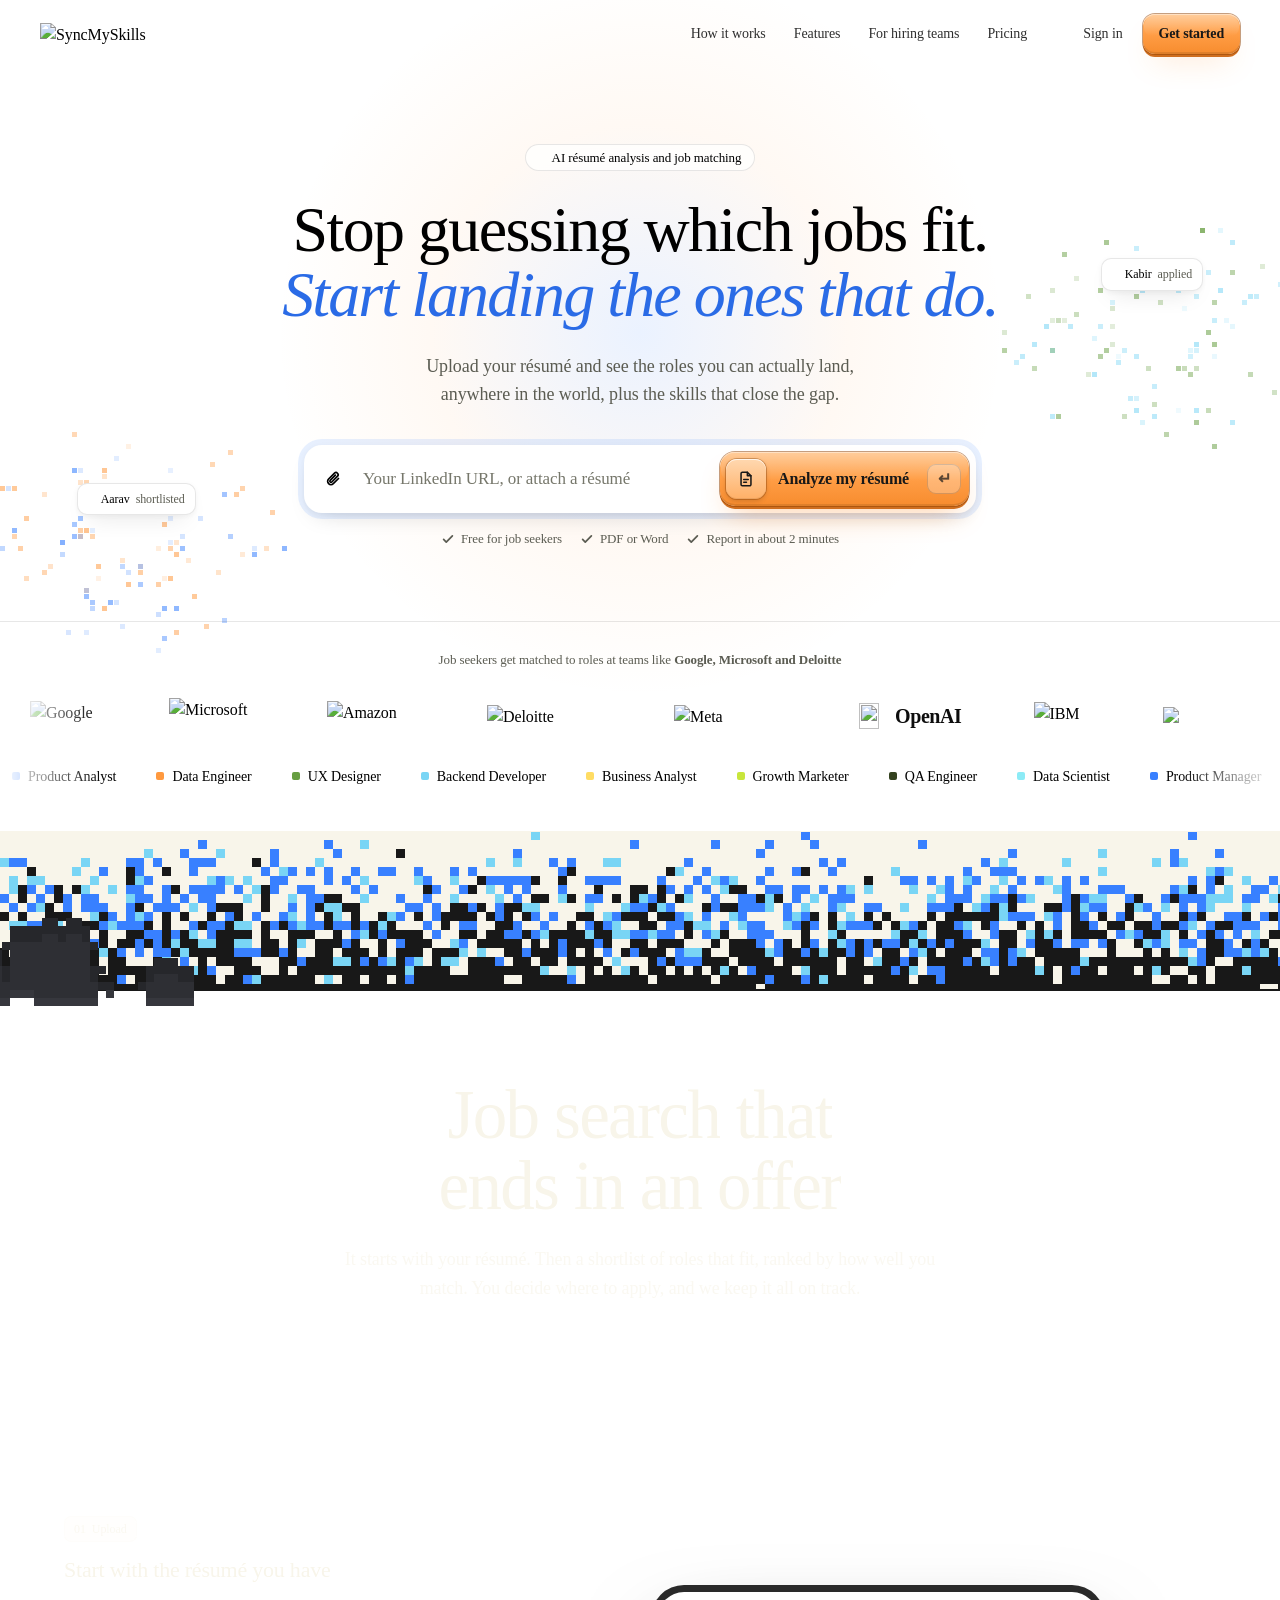
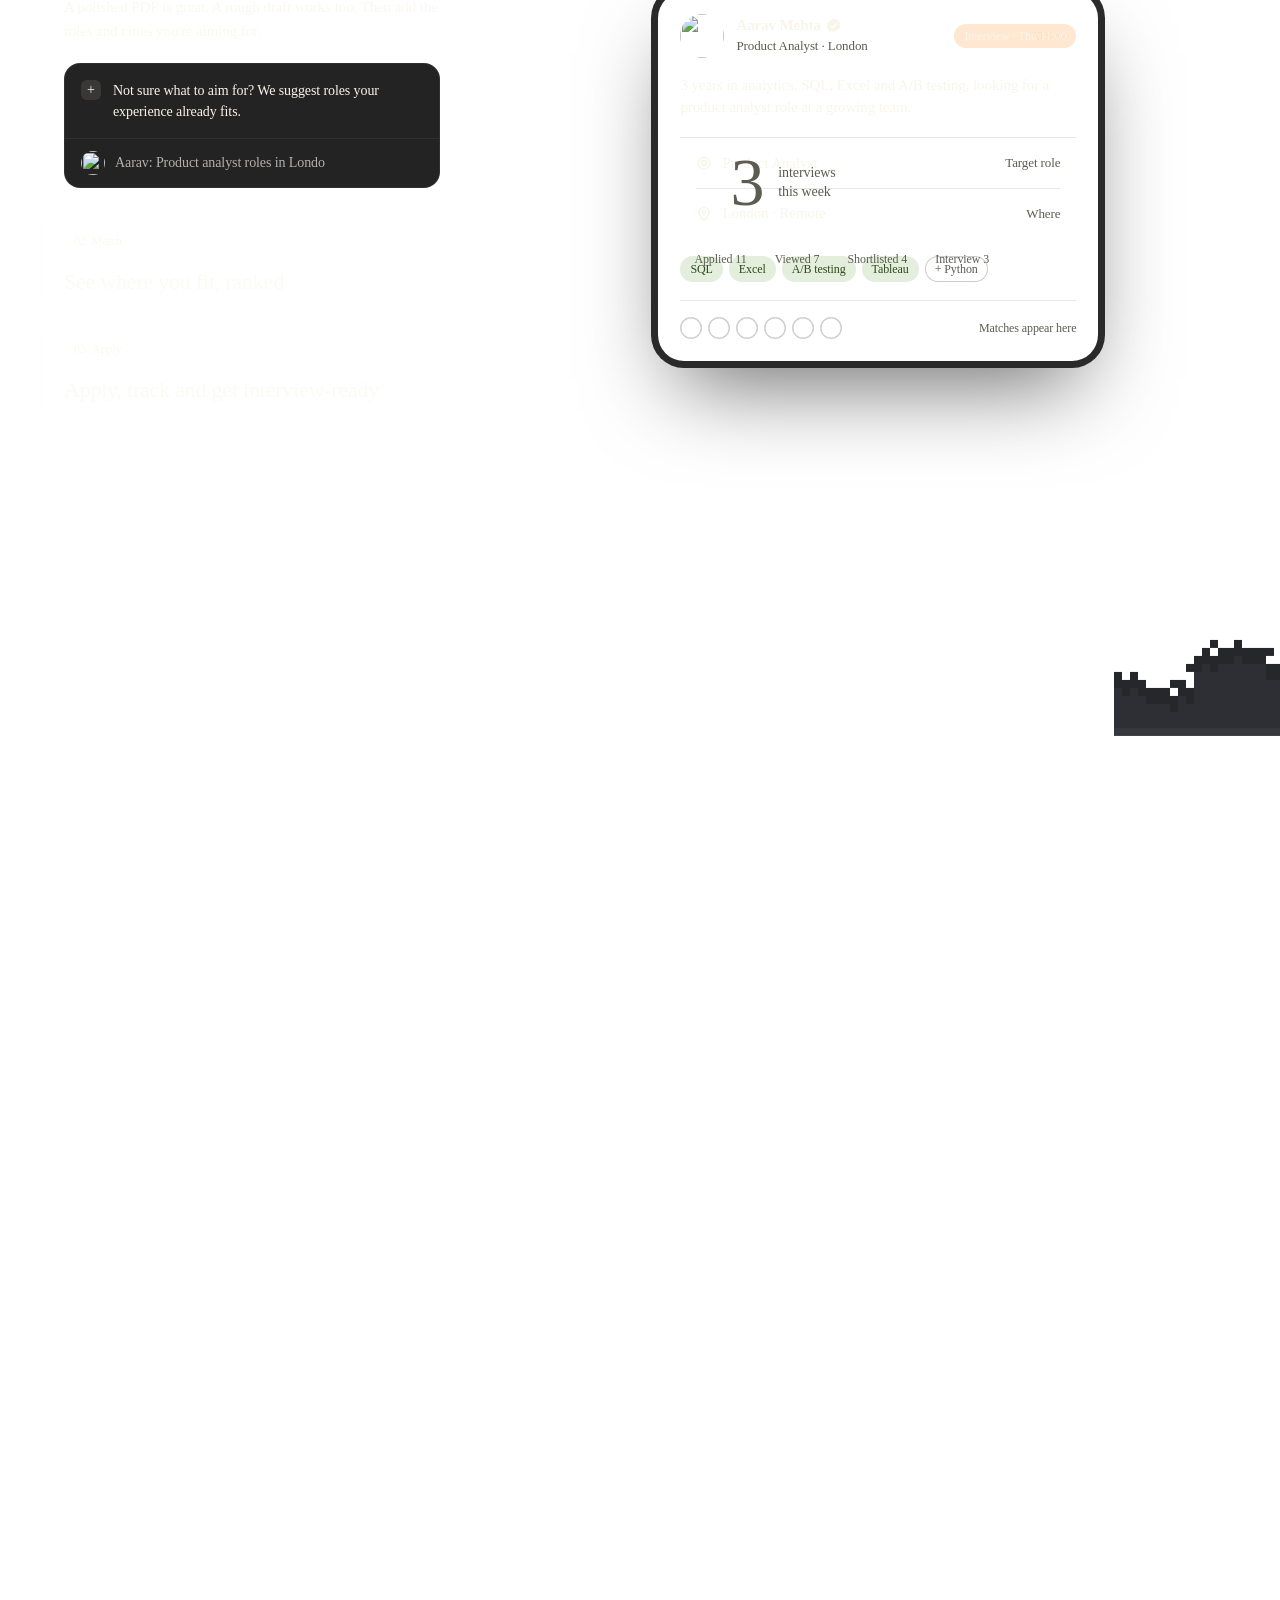
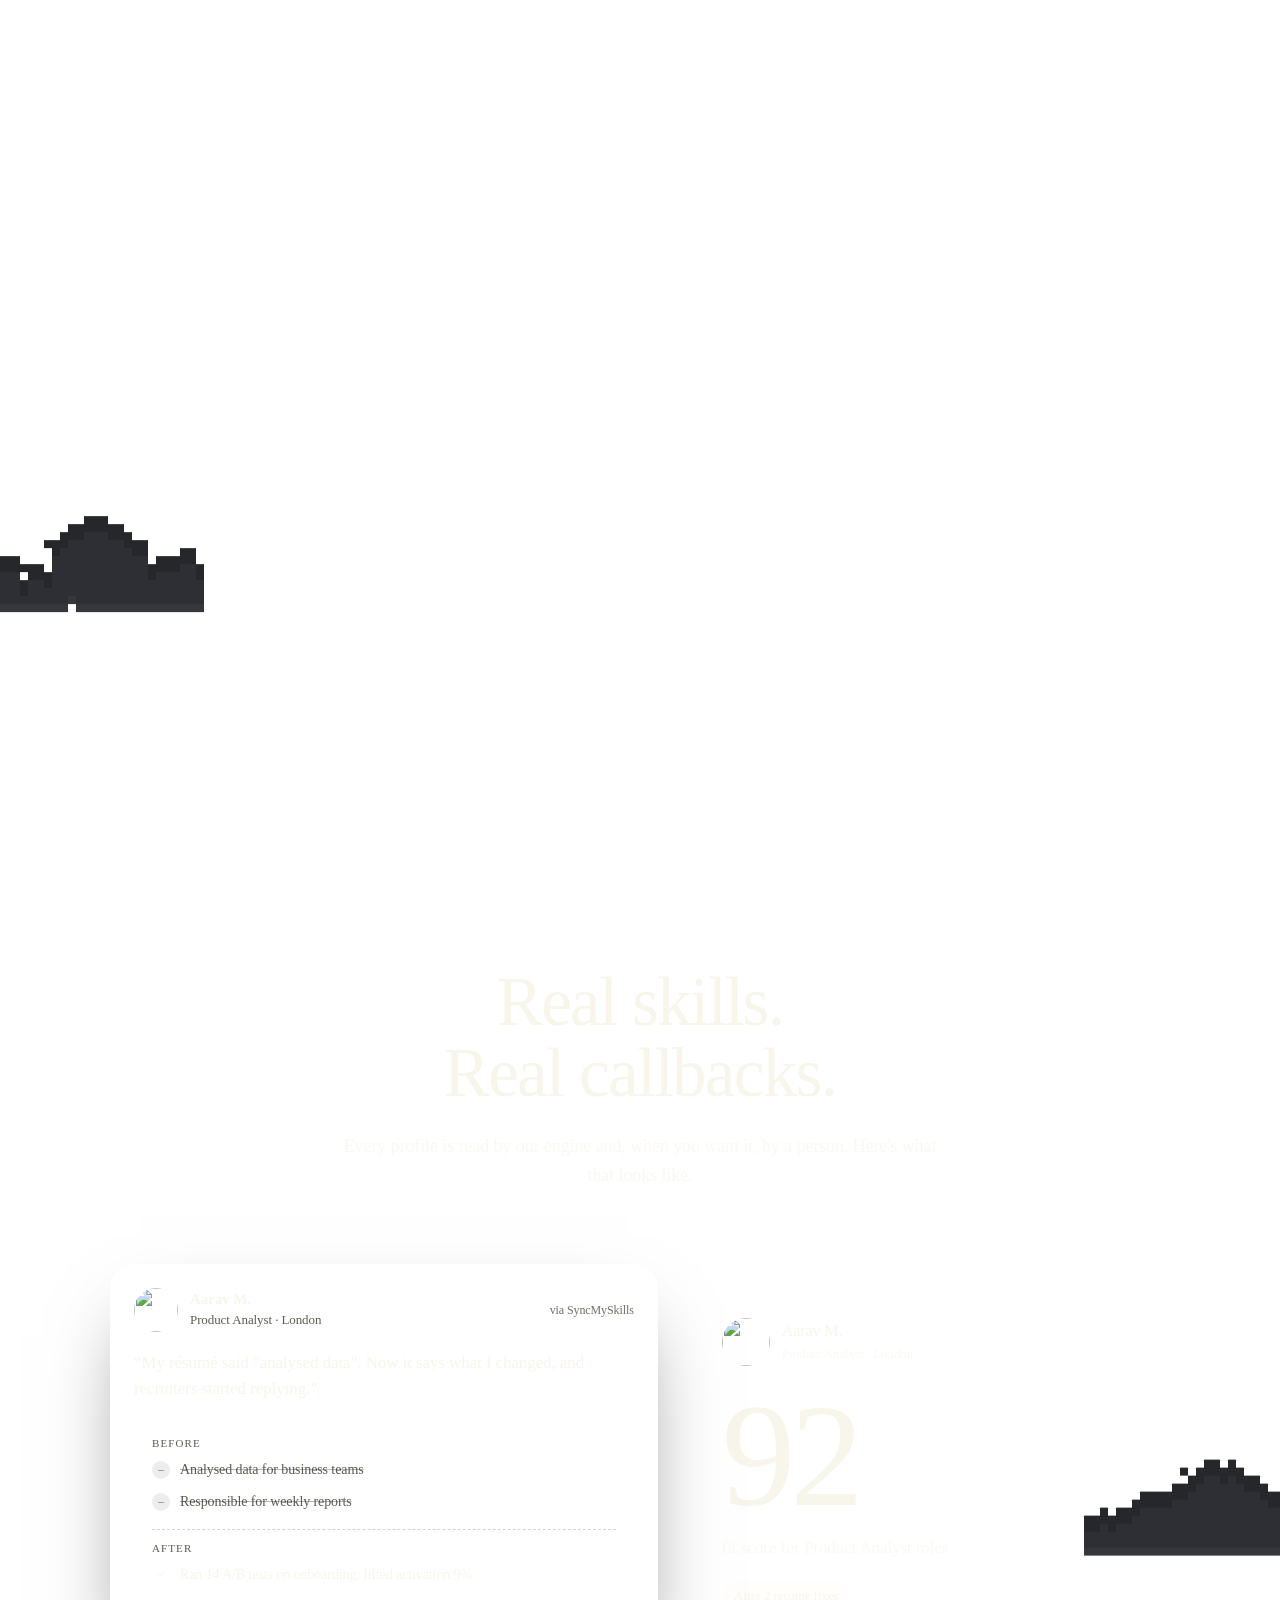
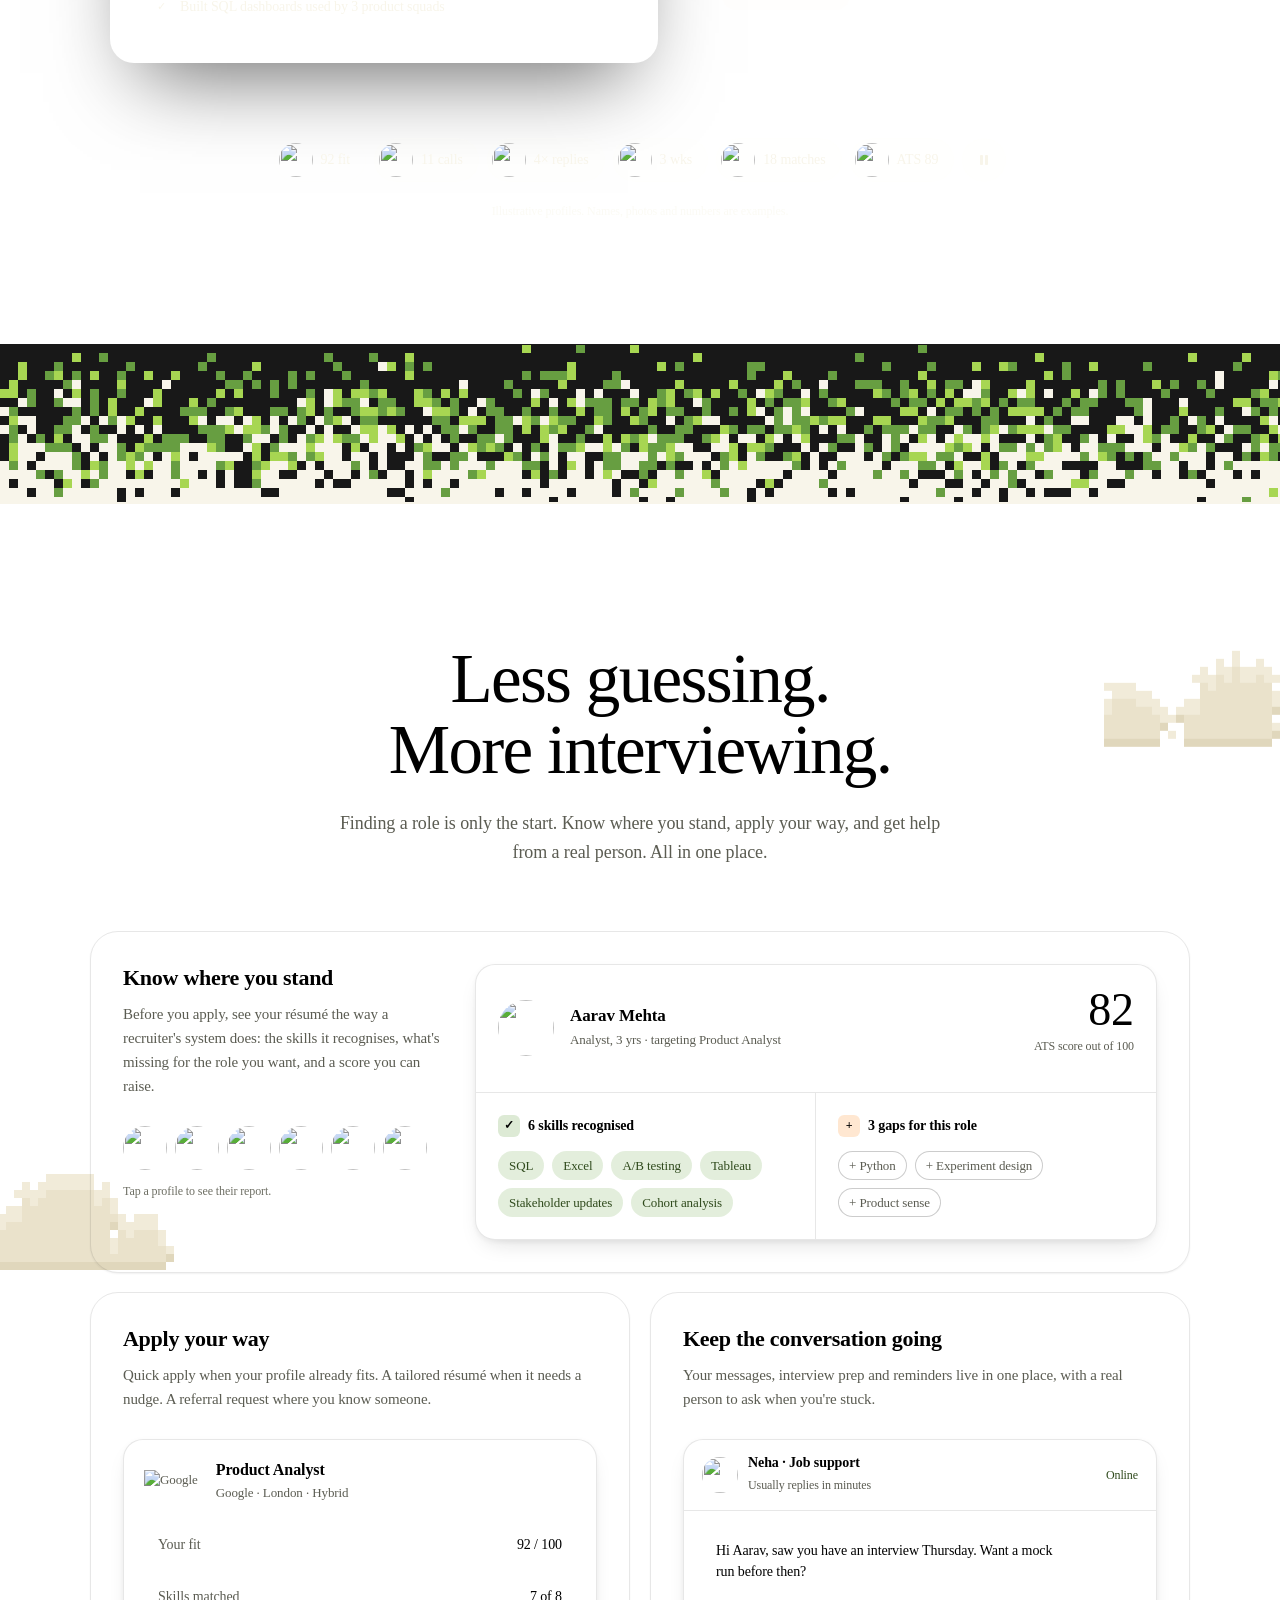
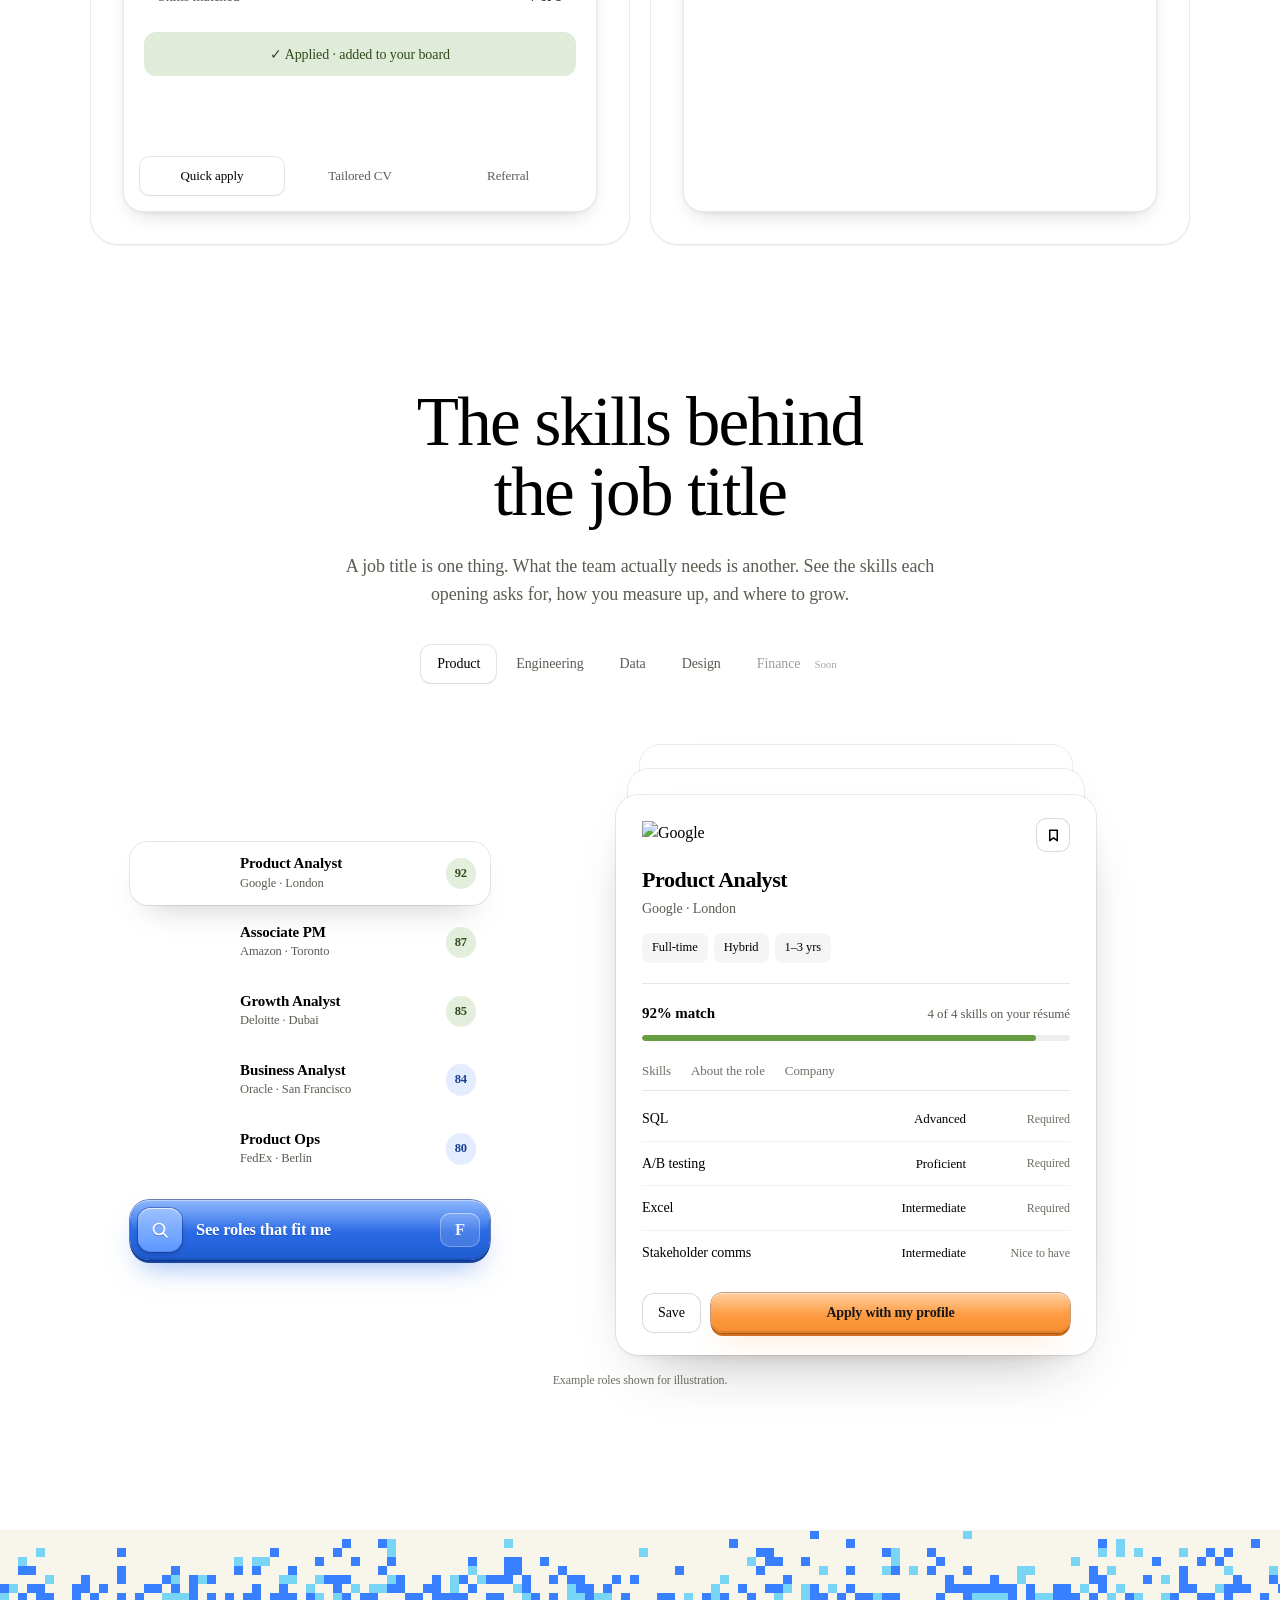
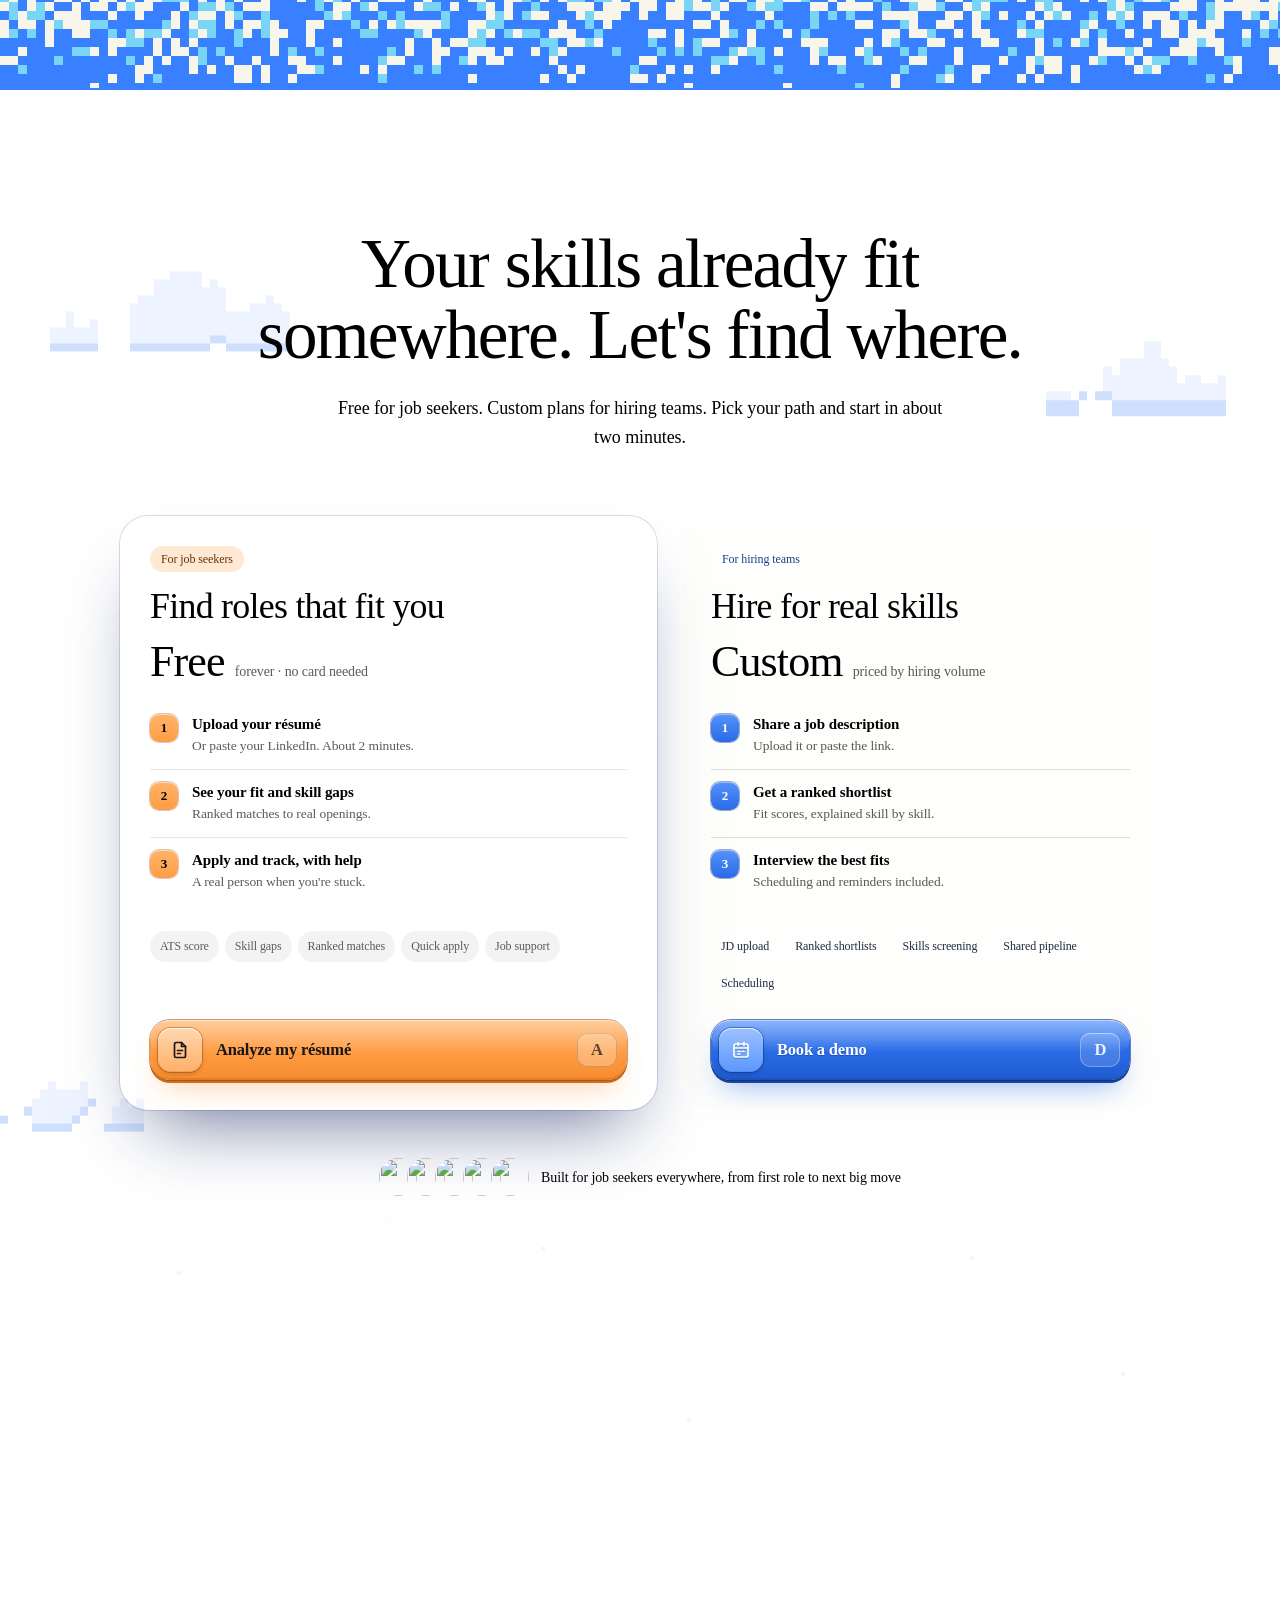
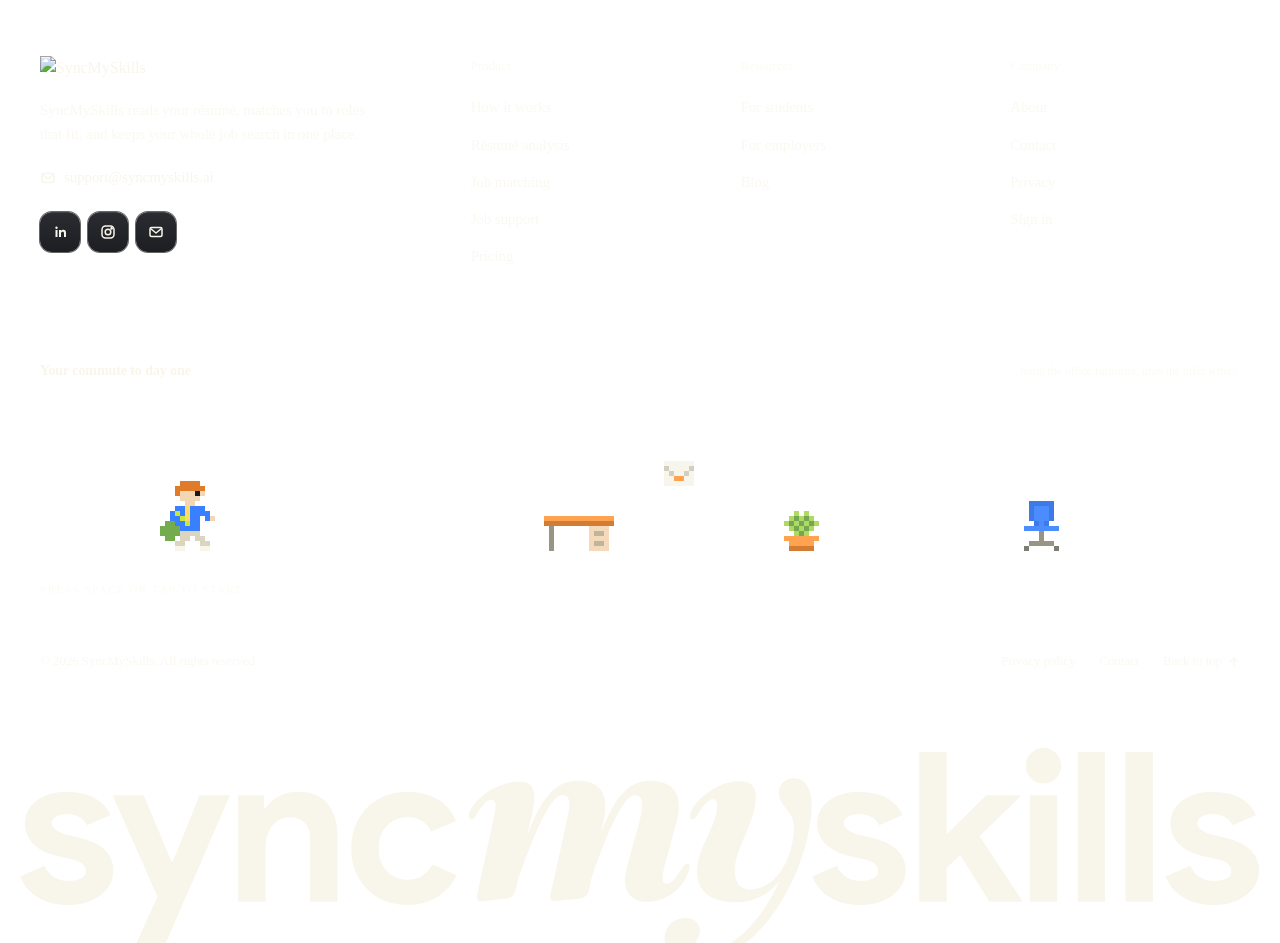
==== commit ac9ec30c: "Tighten hero hierarchy: eyebrow, two-tone headline, shorter lede Co-Authored-By: Claude Opus 5.5 <no" ====
--- a/landing-page/index.html
+++ b/landing-page/index.html
@@ -164,9 +164,13 @@
 .hero{position:relative;padding-top:clamp(128px,16vh,176px);display:flex;flex-direction:column;overflow:hidden;isolation:isolate}
 #heroFx{position:absolute;inset:0;width:100%;height:100%;z-index:-1;pointer-events:none}
 .hero-in{text-align:center;flex:1;min-width:0;width:100%}
-.hero h1{font-size:clamp(40px,5.7vw,84px)}
-.hero .lede{font-size:19px;max-width:580px;margin-top:28px}
-.ask{max-width:660px;margin:40px auto 0;display:flex;align-items:center;gap:6px;padding:7px;border:1.5px solid var(--blue);border-radius:18px;background:var(--white);box-shadow:0 0 0 6px rgba(56,128,255,.12),var(--sh-md);transition:box-shadow .2s}
+.hero-eye{display:inline-flex;align-items:center;gap:8px;margin:0 auto 26px;padding:7px 14px 7px 12px;border-radius:999px;background:rgba(255,255,255,.72);box-shadow:inset 0 0 0 1px var(--line);font-size:13px;font-weight:500;line-height:1;color:var(--slate);backdrop-filter:blur(6px);-webkit-backdrop-filter:blur(6px)}
+.hero-eye .dot{animation:pulse 2.4s ease-in-out infinite}
+@keyframes pulse{50%{box-shadow:0 0 0 5px rgba(103,158,65,.18)}}
+.hero h1{font-size:clamp(42px,5vw,74px);line-height:1.02;margin:0 auto}
+.hero h1 .h1b{display:block;font-style:italic;color:#2A6BE6;letter-spacing:-.03em}
+.hero .lede{font-size:18px;max-width:580px;margin-top:24px;text-wrap:balance}
+.ask{max-width:672px;margin:36px auto 0;display:flex;align-items:center;gap:6px;padding:7px;border:1.5px solid var(--blue);border-radius:18px;background:var(--white);box-shadow:0 0 0 6px rgba(56,128,255,.12),var(--sh-md);transition:box-shadow .2s}
 .ask:focus-within{box-shadow:0 0 0 6px rgba(56,128,255,.22),var(--sh-md)}
 .ask .attach{flex:none;width:46px;height:46px;border-radius:var(--r-md);display:grid;place-items:center;color:var(--slate);cursor:pointer;transition:background-color .2s}
 .ask .attach:hover{background:var(--oat)}
@@ -179,13 +183,6 @@
 .ask-meta svg{width:14px;height:14px;color:var(--moss)}
 .ask-meta.msg{color:var(--ink);font-weight:500}
 .ask-meta.err{color:#9A3C00}
-.perks{display:flex;justify-content:center;margin:44px auto 0;max-width:980px;text-align:left}
-.perk{display:flex;gap:12px;align-items:flex-start;font-size:14px;line-height:1.45;padding:0 28px}
-.perk+.perk{border-left:1px solid var(--line)}
-.perk i{flex:none;width:32px;height:32px;border-radius:50%;background:rgba(56,128,255,.12);display:grid;place-items:center;color:var(--blue)}
-.perk i svg{width:15px;height:15px}
-.perk b{display:block;font-weight:600}
-.perk span{display:block;color:var(--muted)}
 .float-who{position:absolute;z-index:1;display:flex;flex-direction:column;align-items:center;gap:10px;pointer-events:none}
 .float-who.l{left:clamp(24px,6vw,96px);top:58%}
 .float-who.r{right:clamp(24px,6vw,96px);top:31%}
@@ -1013,9 +1010,6 @@
   .hero .lede{font-size:17px;margin-top:20px}
   .lede{font-size:17px}
   .ask .btn{width:100%;--h:52px}
-  .perks{flex-direction:column;max-width:420px;margin-top:36px}
-  .perk{padding:14px 0}
-  .perk+.perk{border-left:0;border-top:1px solid var(--line)}
   .band{height:96px}
   .step{padding-left:18px}
   .step h3{font-size:20px}
@@ -1109,23 +1103,19 @@
 <section class="hero" id="top">
   <canvas id="heroFx" aria-hidden="true"></canvas>
   <div class="hero-in wrap intro">
-    <h1 class="display h1">Stop guessing which jobs fit.<br>Start landing the ones that do.</h1>
-    <p class="lede">Upload your résumé and we read it like a recruiter would. See the roles you can actually land, anywhere in the world, close the gaps holding you back, and track every application in one place.</p>
+    <p class="hero-eye"><span class="dot"></span>AI résumé analysis and job matching</p>
+    <h1 class="display h1">Stop guessing which jobs fit. <span class="h1b">Start landing the ones that do.</span></h1>
+    <p class="lede">Upload your résumé and see the roles you can actually land, anywhere in the world, plus the skills that close the gap.</p>
     <form class="ask" id="ask" action="https://syncmyskills.ai/auth/signup" method="get" novalidate>
       <div class="ask-field"><label class="attach" for="file" title="Attach your résumé"><span class="sr">Attach your résumé</span><svg viewBox="0 0 20 20" fill="none" stroke="currentColor" stroke-width="1.7" stroke-linecap="round" stroke-linejoin="round"><path d="M14.5 9.5l-5.2 5.2a3.3 3.3 0 01-4.7-4.7l5.9-5.9a2.2 2.2 0 013.1 3.1l-5.8 5.8a1.1 1.1 0 01-1.6-1.6l5.2-5.2"/></svg></label>
       <input type="file" id="file" accept=".pdf,.doc,.docx" hidden>
-      <input type="text" id="askIn" name="profile" placeholder="Paste a LinkedIn URL or attach your résumé" aria-label="LinkedIn URL, or attach your résumé" autocomplete="url" inputmode="url"></div>
+      <input type="text" id="askIn" name="profile" placeholder="Your LinkedIn URL, or attach a résumé" aria-label="LinkedIn URL, or attach your résumé" autocomplete="url" inputmode="url"></div>
       <button class="cbtn sm" type="submit"><span class="tile t-o"><svg viewBox="0 0 20 20" fill="none" stroke="currentColor" stroke-width="1.7" stroke-linecap="round" stroke-linejoin="round"><path d="M11.5 2.5H6a1.5 1.5 0 00-1.5 1.5v12A1.5 1.5 0 006 17.5h8a1.5 1.5 0 001.5-1.5V6.5z"/><path d="M11.5 2.5v4h4M7.5 10.5h5M7.5 13.5h3"/></svg></span><span class="lbl">Analyze<span class="lx"> my résumé</span></span><kbd>↵</kbd></button>
     </form>
     <div class="ask-meta" id="askMeta" aria-live="polite">
       <span><svg viewBox="0 0 16 16" fill="none" stroke="currentColor" stroke-width="2" stroke-linecap="round" stroke-linejoin="round"><path d="M3 8.5l3 3 7-7"/></svg>Free for job seekers</span>
       <span><svg viewBox="0 0 16 16" fill="none" stroke="currentColor" stroke-width="2" stroke-linecap="round" stroke-linejoin="round"><path d="M3 8.5l3 3 7-7"/></svg>PDF or Word</span>
       <span><svg viewBox="0 0 16 16" fill="none" stroke="currentColor" stroke-width="2" stroke-linecap="round" stroke-linejoin="round"><path d="M3 8.5l3 3 7-7"/></svg>Report in about 2 minutes</span>
-    </div>
-    <div class="perks">
-      <div class="perk"><i><svg viewBox="0 0 16 16" fill="none" stroke="currentColor" stroke-width="2" stroke-linecap="round"><path d="M3 4h10M3 8h10M3 12h6"/></svg></i><div><b>Every skill, recognised</b><span>ATS score and gaps in one report.</span></div></div>
-      <div class="perk"><i><svg viewBox="0 0 16 16" fill="currentColor"><circle cx="8" cy="5" r="2.6"/><path d="M3 14c.4-2.6 2.4-4 5-4s4.6 1.4 5 4z"/></svg></i><div><b>A real person in your corner</b><span>Job support when you're stuck.</span></div></div>
-      <div class="perk"><i><svg viewBox="0 0 16 16" fill="none" stroke="currentColor" stroke-width="2" stroke-linecap="round"><path d="M8 2.5v11M2.5 8h11"/></svg></i><div><b>Matches, not job spam</b><span>Ranked by how well you fit.</span></div></div>
     </div>
   </div>
   <div class="float-who l" id="whoL" aria-hidden="true"><div class="tagx"><span class="dot"></span><span class="nm">Meera</span> <em>matched</em></div><img class="ava" src="/photos/people/meera.jpg" alt="" width="128" height="128" fetchpriority="high"></div>
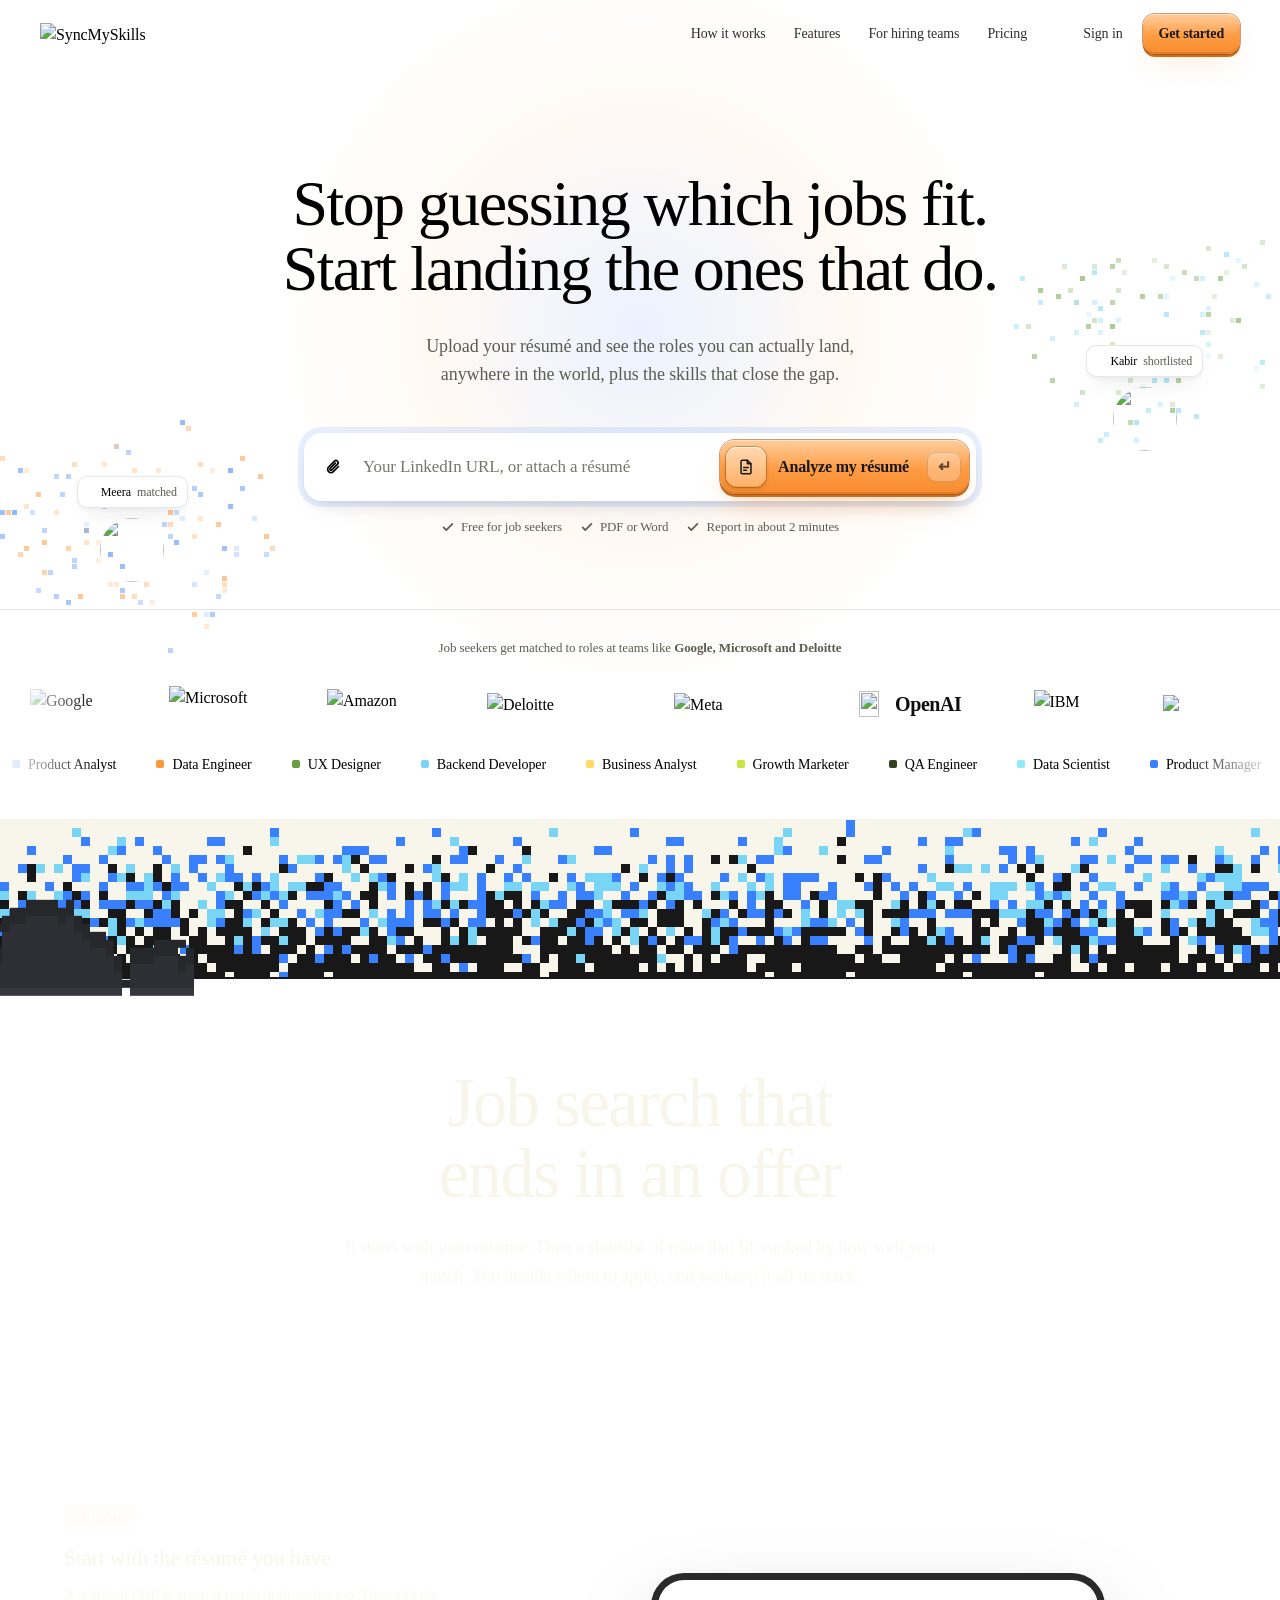
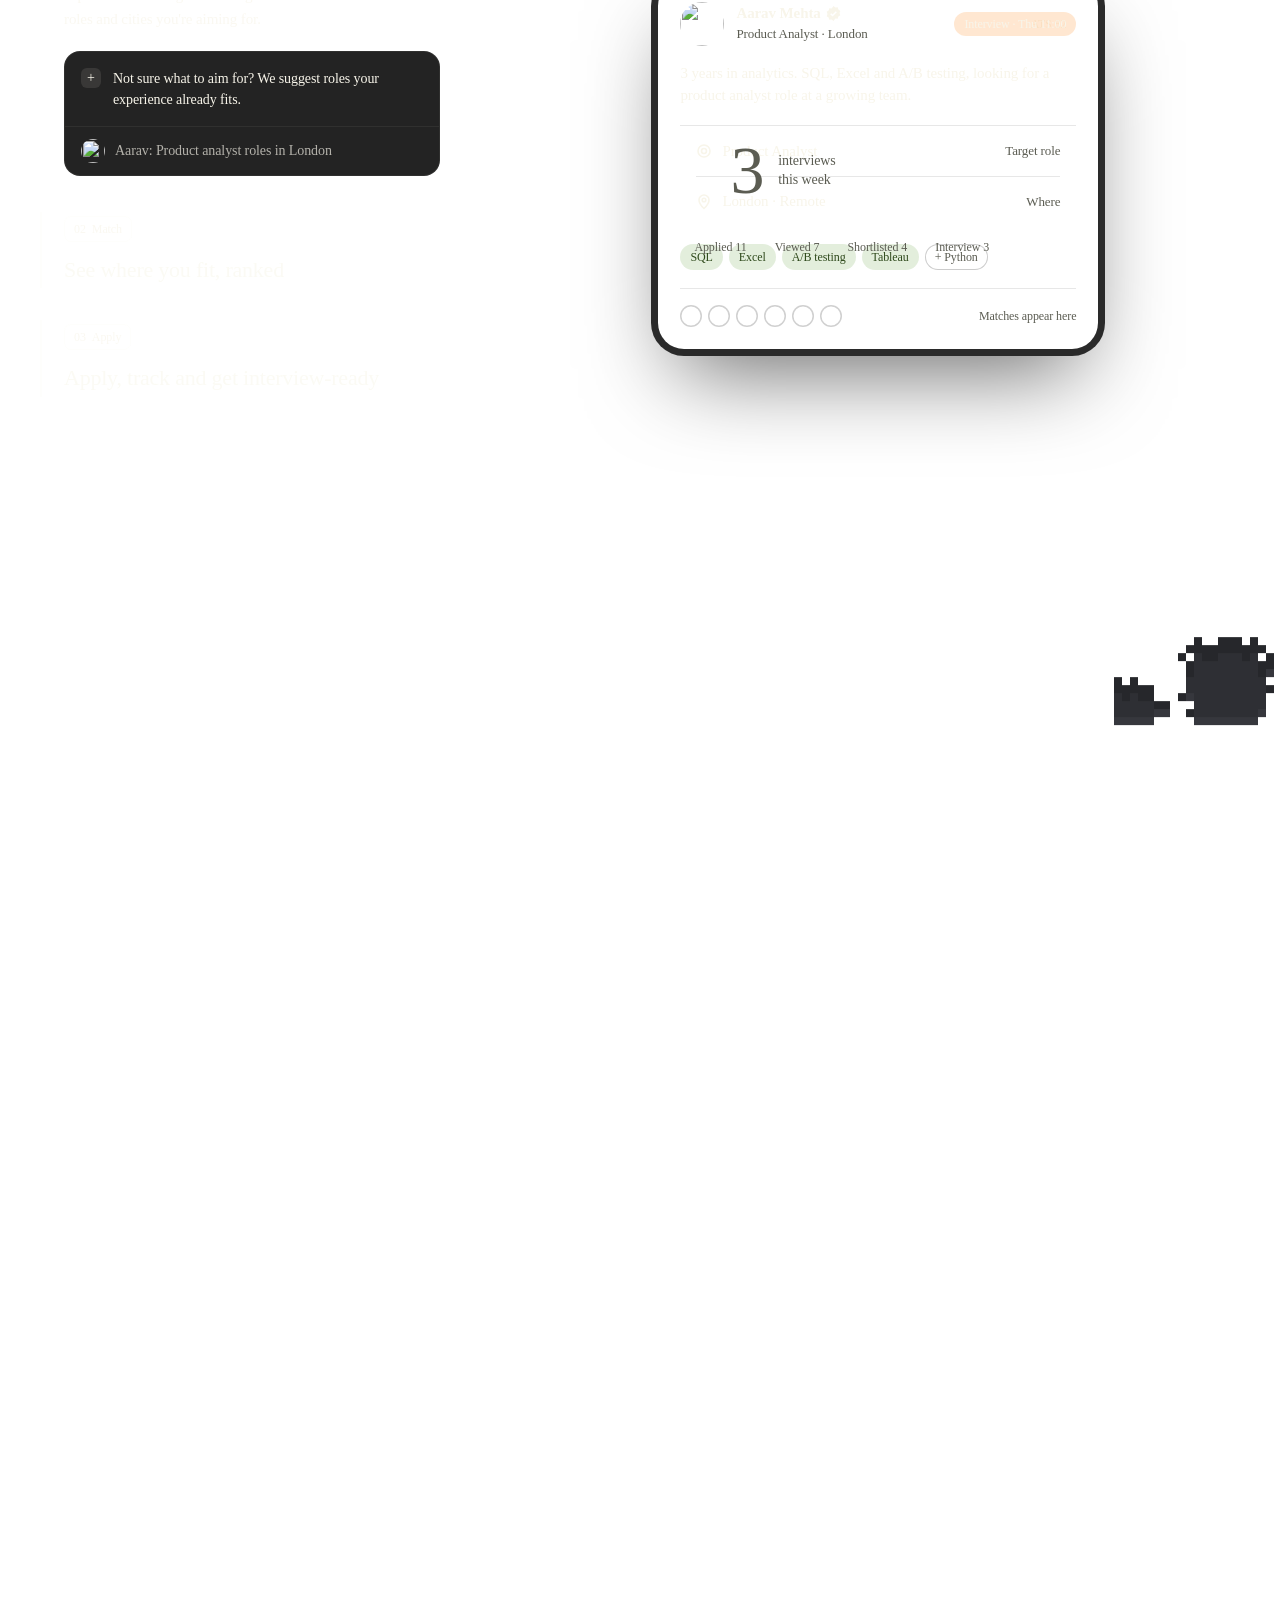
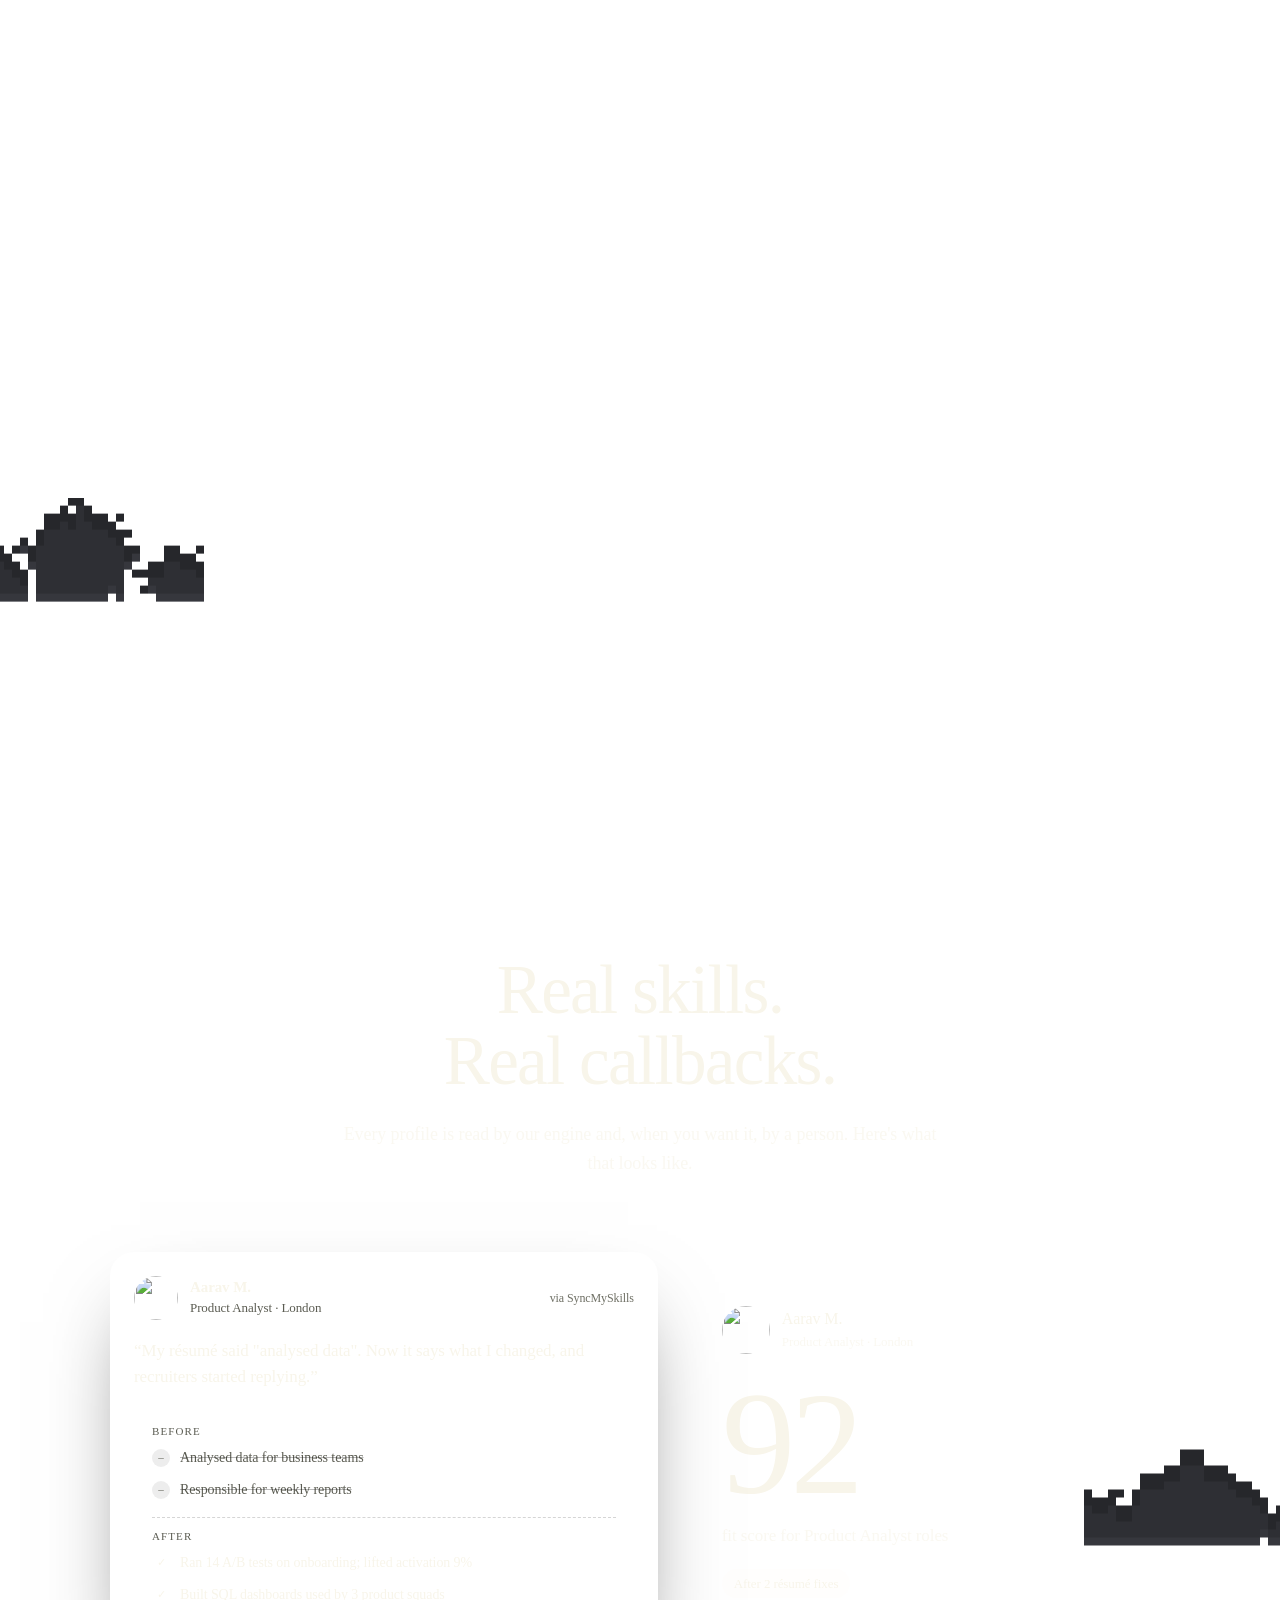
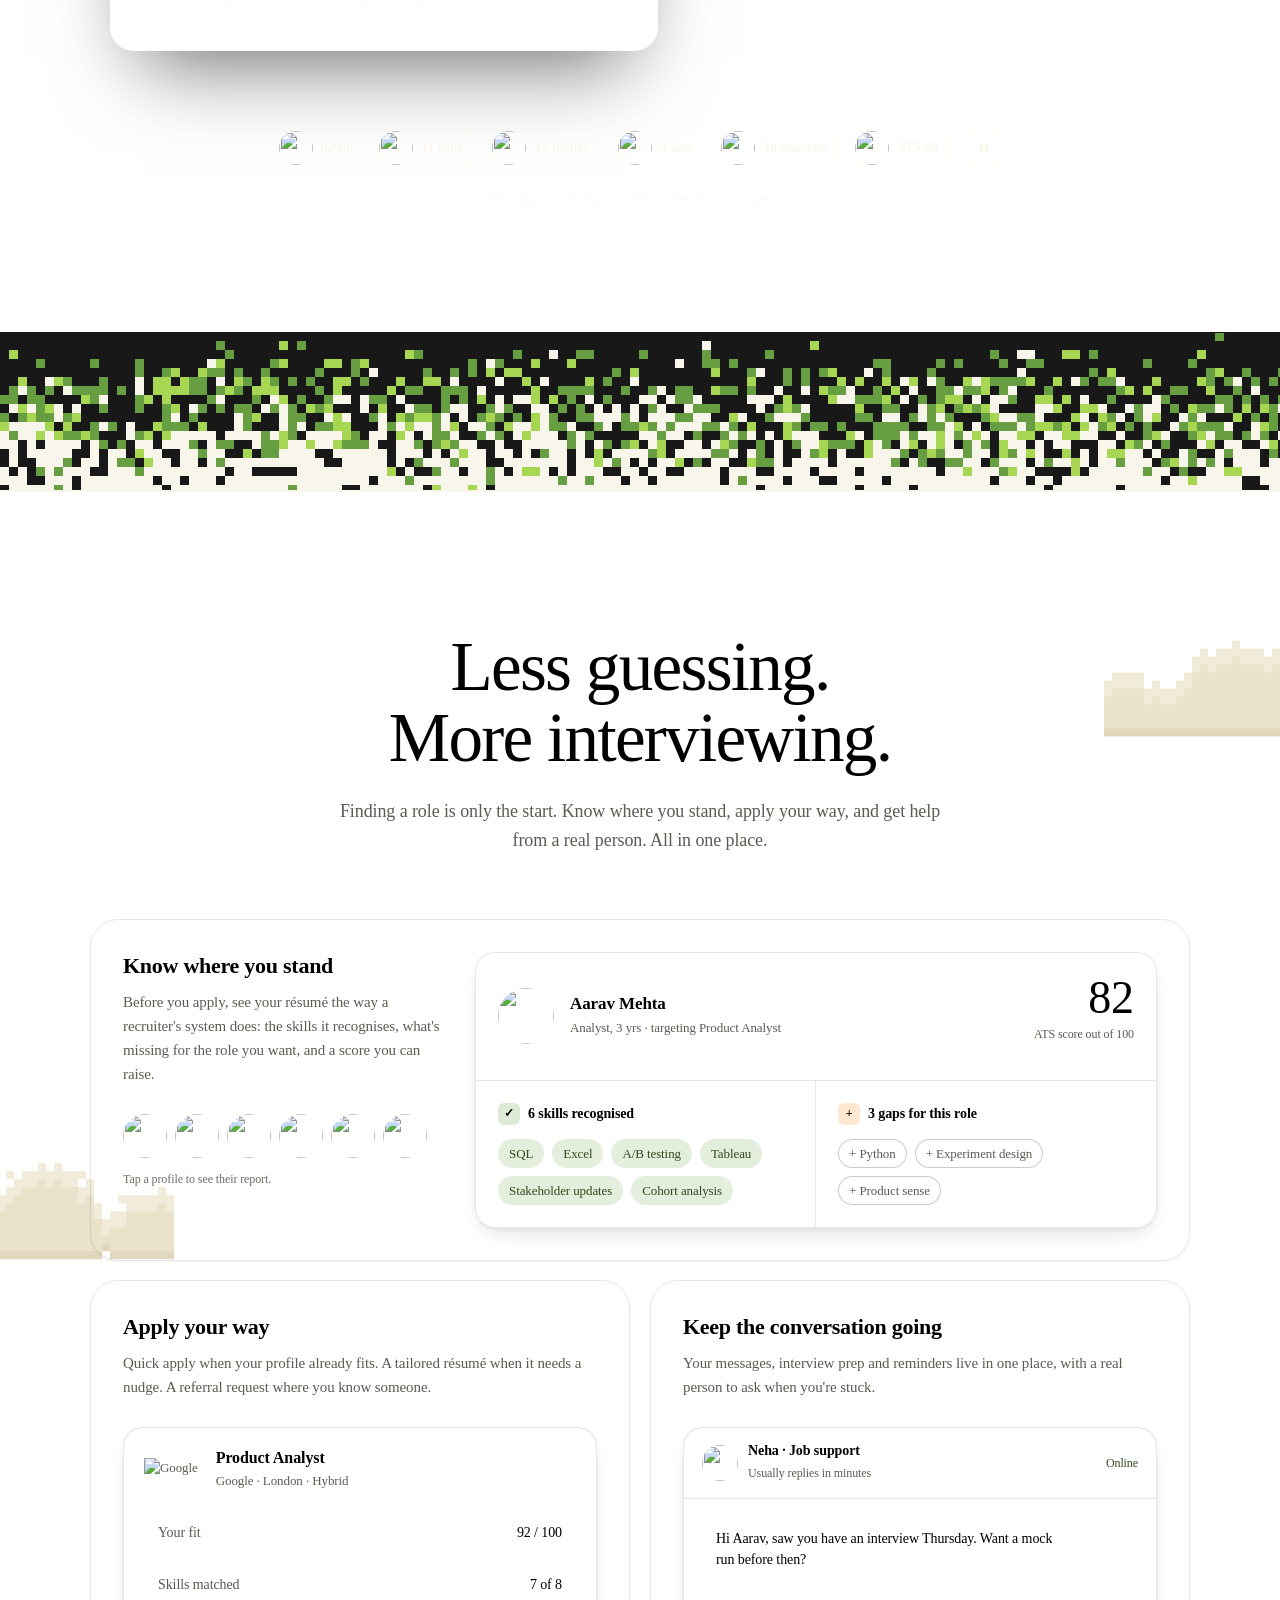
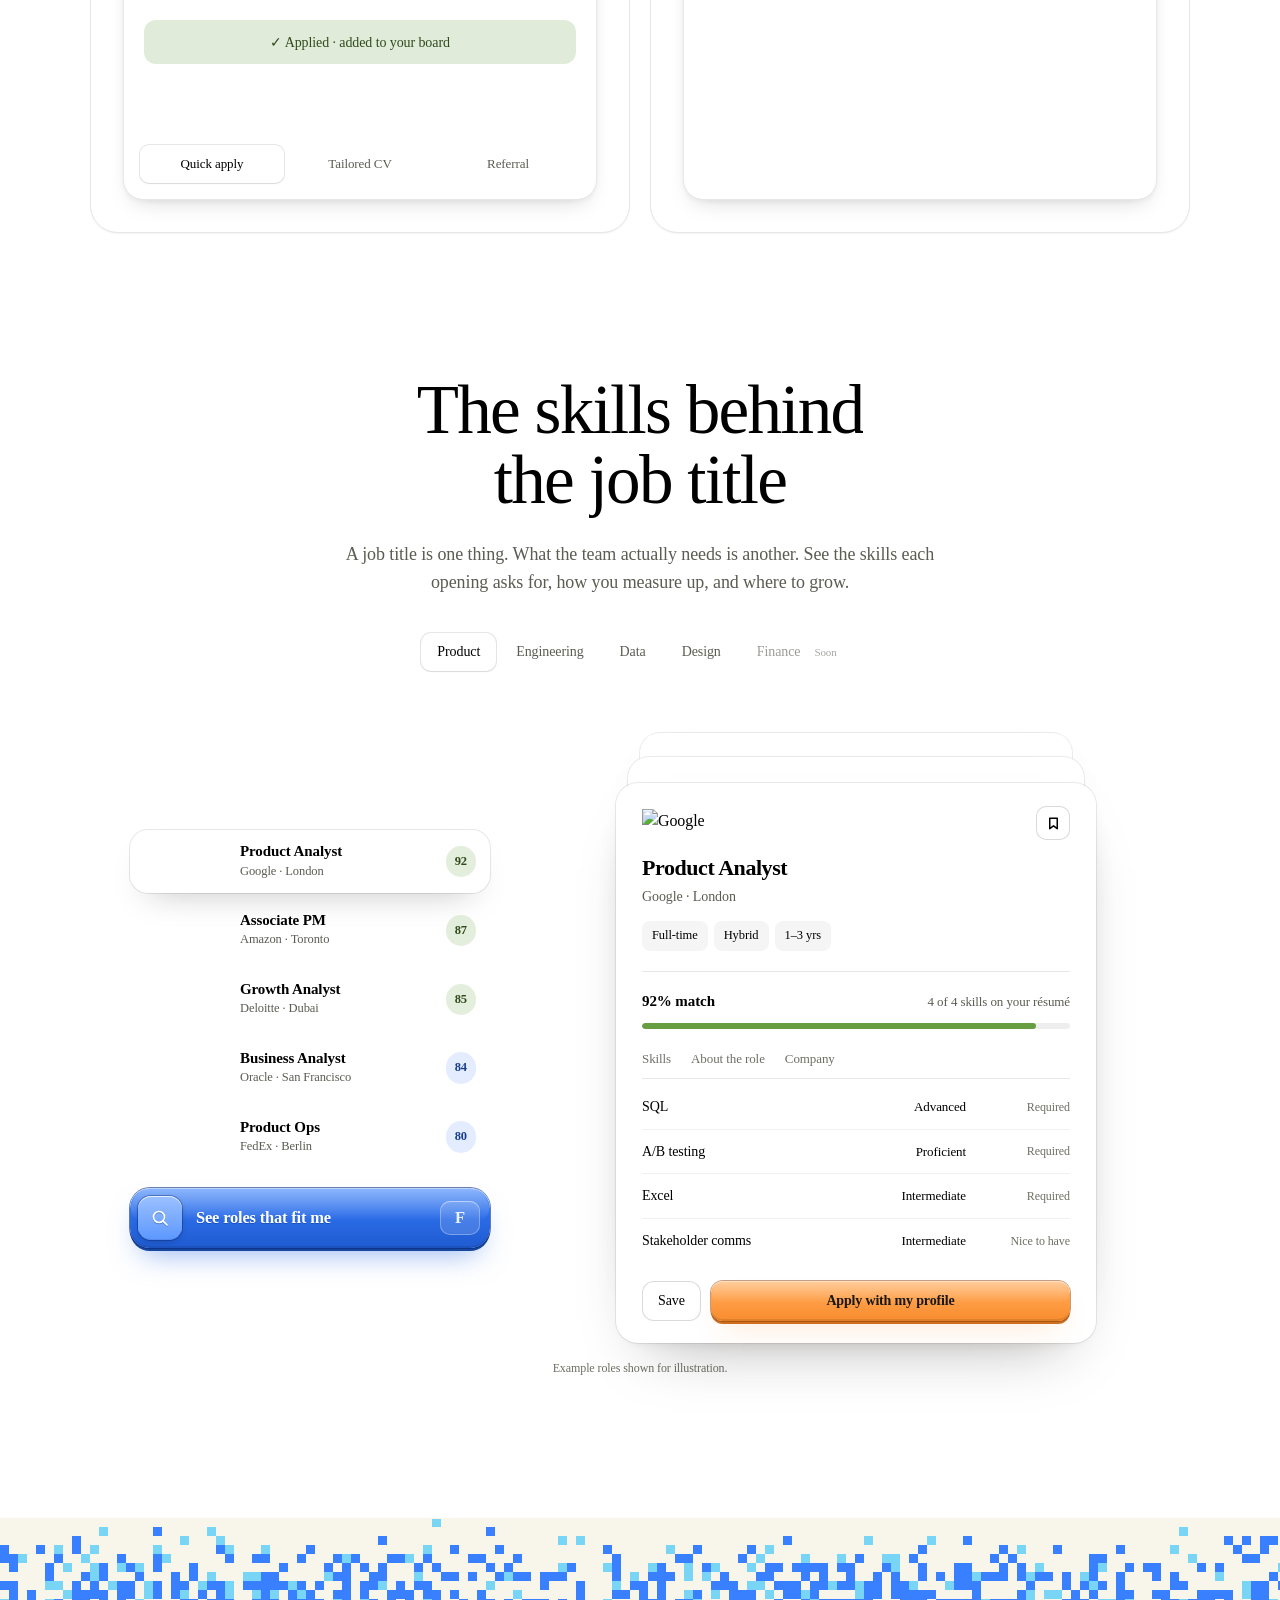
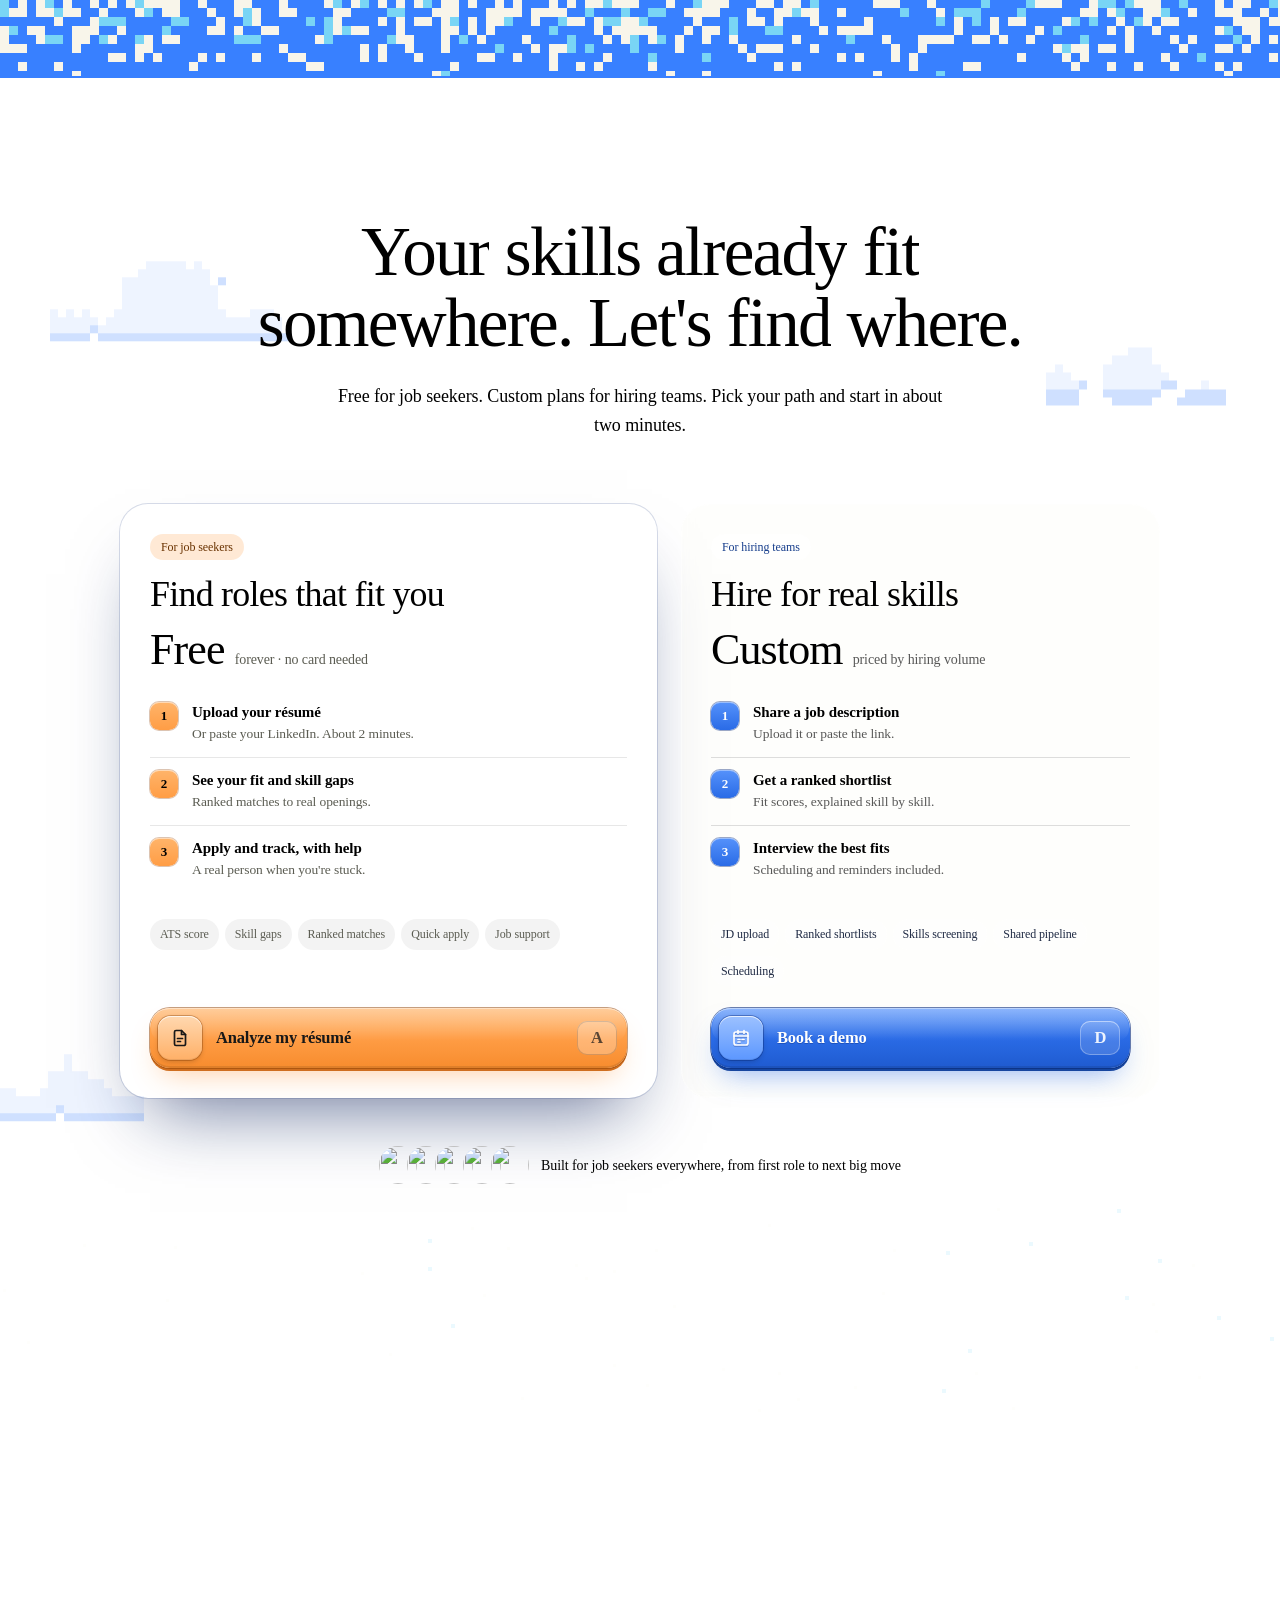
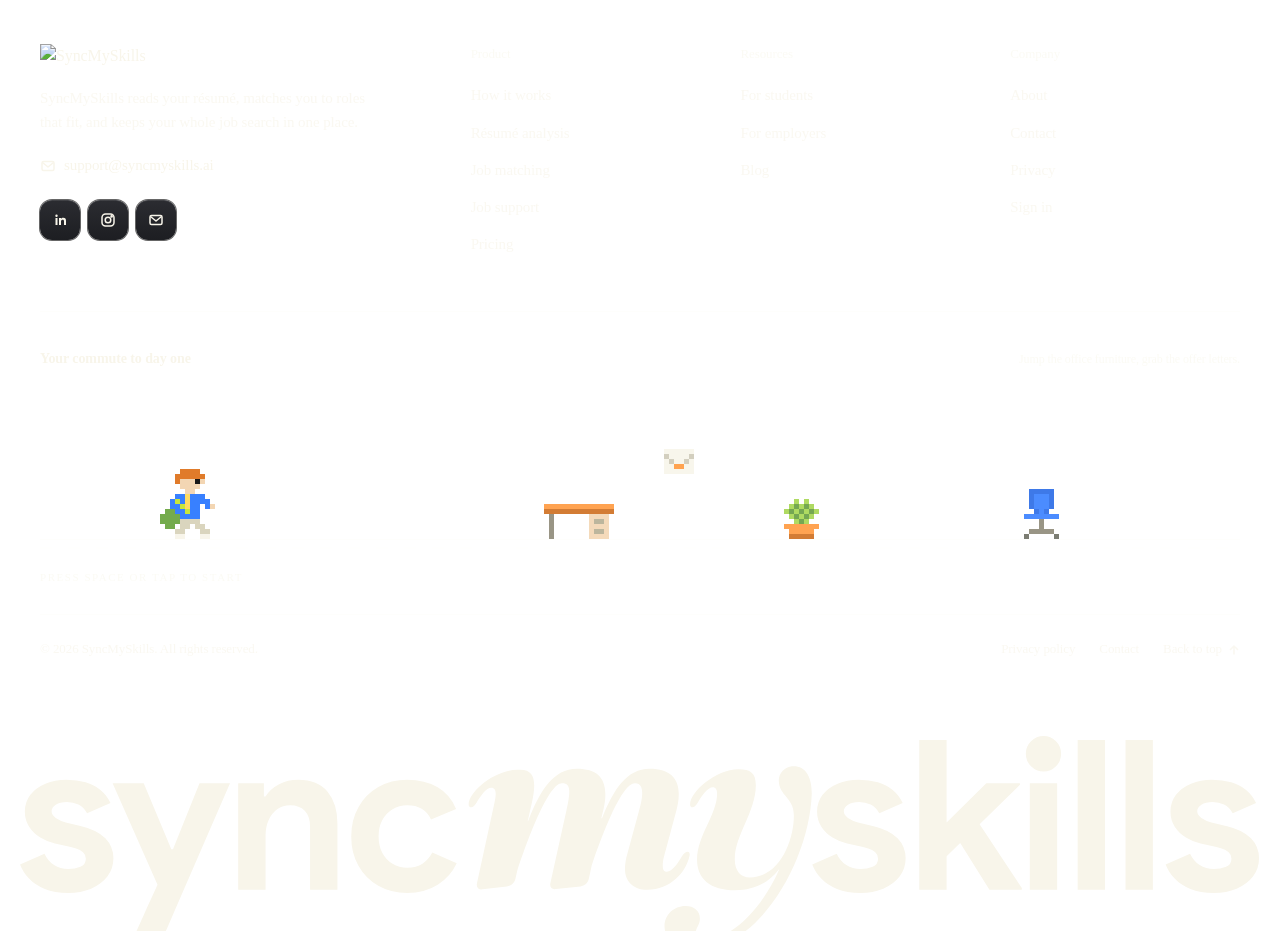
==== commit 40b50003: "Hero: drop label pill, headline back to section heading style, even spacing Co-Authored-By: Claude O" ====
--- a/landing-page/index.html
+++ b/landing-page/index.html
@@ -161,16 +161,13 @@
 /* =========================================================
    Hero
    ========================================================= */
-.hero{position:relative;padding-top:clamp(128px,16vh,176px);display:flex;flex-direction:column;overflow:hidden;isolation:isolate}
+.hero{position:relative;padding-top:clamp(140px,19vh,204px);display:flex;flex-direction:column;overflow:hidden;isolation:isolate}
 #heroFx{position:absolute;inset:0;width:100%;height:100%;z-index:-1;pointer-events:none}
 .hero-in{text-align:center;flex:1;min-width:0;width:100%}
-.hero-eye{display:inline-flex;align-items:center;gap:8px;margin:0 auto 26px;padding:7px 14px 7px 12px;border-radius:999px;background:rgba(255,255,255,.72);box-shadow:inset 0 0 0 1px var(--line);font-size:13px;font-weight:500;line-height:1;color:var(--slate);backdrop-filter:blur(6px);-webkit-backdrop-filter:blur(6px)}
-.hero-eye .dot{animation:pulse 2.4s ease-in-out infinite}
-@keyframes pulse{50%{box-shadow:0 0 0 5px rgba(103,158,65,.18)}}
 .hero h1{font-size:clamp(42px,5vw,74px);line-height:1.02;margin:0 auto}
-.hero h1 .h1b{display:block;font-style:italic;color:#2A6BE6;letter-spacing:-.03em}
-.hero .lede{font-size:18px;max-width:580px;margin-top:24px;text-wrap:balance}
-.ask{max-width:672px;margin:36px auto 0;display:flex;align-items:center;gap:6px;padding:7px;border:1.5px solid var(--blue);border-radius:18px;background:var(--white);box-shadow:0 0 0 6px rgba(56,128,255,.12),var(--sh-md);transition:box-shadow .2s}
+.hero h1 .h1b{display:block}
+.hero .lede{font-size:18px;max-width:580px;margin-top:30px;text-wrap:balance}
+.ask{max-width:672px;margin:44px auto 0;display:flex;align-items:center;gap:6px;padding:7px;border:1.5px solid var(--blue);border-radius:18px;background:var(--white);box-shadow:0 0 0 6px rgba(56,128,255,.12),var(--sh-md);transition:box-shadow .2s}
 .ask:focus-within{box-shadow:0 0 0 6px rgba(56,128,255,.22),var(--sh-md)}
 .ask .attach{flex:none;width:46px;height:46px;border-radius:var(--r-md);display:grid;place-items:center;color:var(--slate);cursor:pointer;transition:background-color .2s}
 .ask .attach:hover{background:var(--oat)}
@@ -185,7 +182,7 @@
 .ask-meta.err{color:#9A3C00}
 .float-who{position:absolute;z-index:1;display:flex;flex-direction:column;align-items:center;gap:10px;pointer-events:none}
 .float-who.l{left:clamp(24px,6vw,96px);top:58%}
-.float-who.r{right:clamp(24px,6vw,96px);top:31%}
+.float-who.r{right:clamp(24px,6vw,96px);top:42%}
 .float-who .tagx{display:flex;align-items:center;gap:6px;background:var(--white);border:1px solid var(--line);border-radius:var(--r-sm);padding:6px 10px;font-size:12px;font-weight:500;box-shadow:var(--sh-md);transition:opacity .35s,transform .35s var(--ease)}
 .float-who .tagx em{font-style:normal;color:var(--muted);font-weight:400}
 .float-who .tagx.swap{opacity:0;transform:translateY(4px)}
@@ -1001,7 +998,7 @@
   .logo-tile img{height:calc(var(--h,28px)*.72)}
   .logo-tile .oa{font-size:16px}
   .role-pill{height:36px;font-size:13px}
-  .trust{padding:24px 0}
+  .trust{padding:24px 0;margin-top:44px}
   body{font-size:15px}
   .nav{height:60px}
   .drawer{top:60px}
@@ -1103,7 +1100,6 @@
 <section class="hero" id="top">
   <canvas id="heroFx" aria-hidden="true"></canvas>
   <div class="hero-in wrap intro">
-    <p class="hero-eye"><span class="dot"></span>AI résumé analysis and job matching</p>
     <h1 class="display h1">Stop guessing which jobs fit. <span class="h1b">Start landing the ones that do.</span></h1>
     <p class="lede">Upload your résumé and see the roles you can actually land, anywhere in the world, plus the skills that close the gap.</p>
     <form class="ask" id="ask" action="https://syncmyskills.ai/auth/signup" method="get" novalidate>
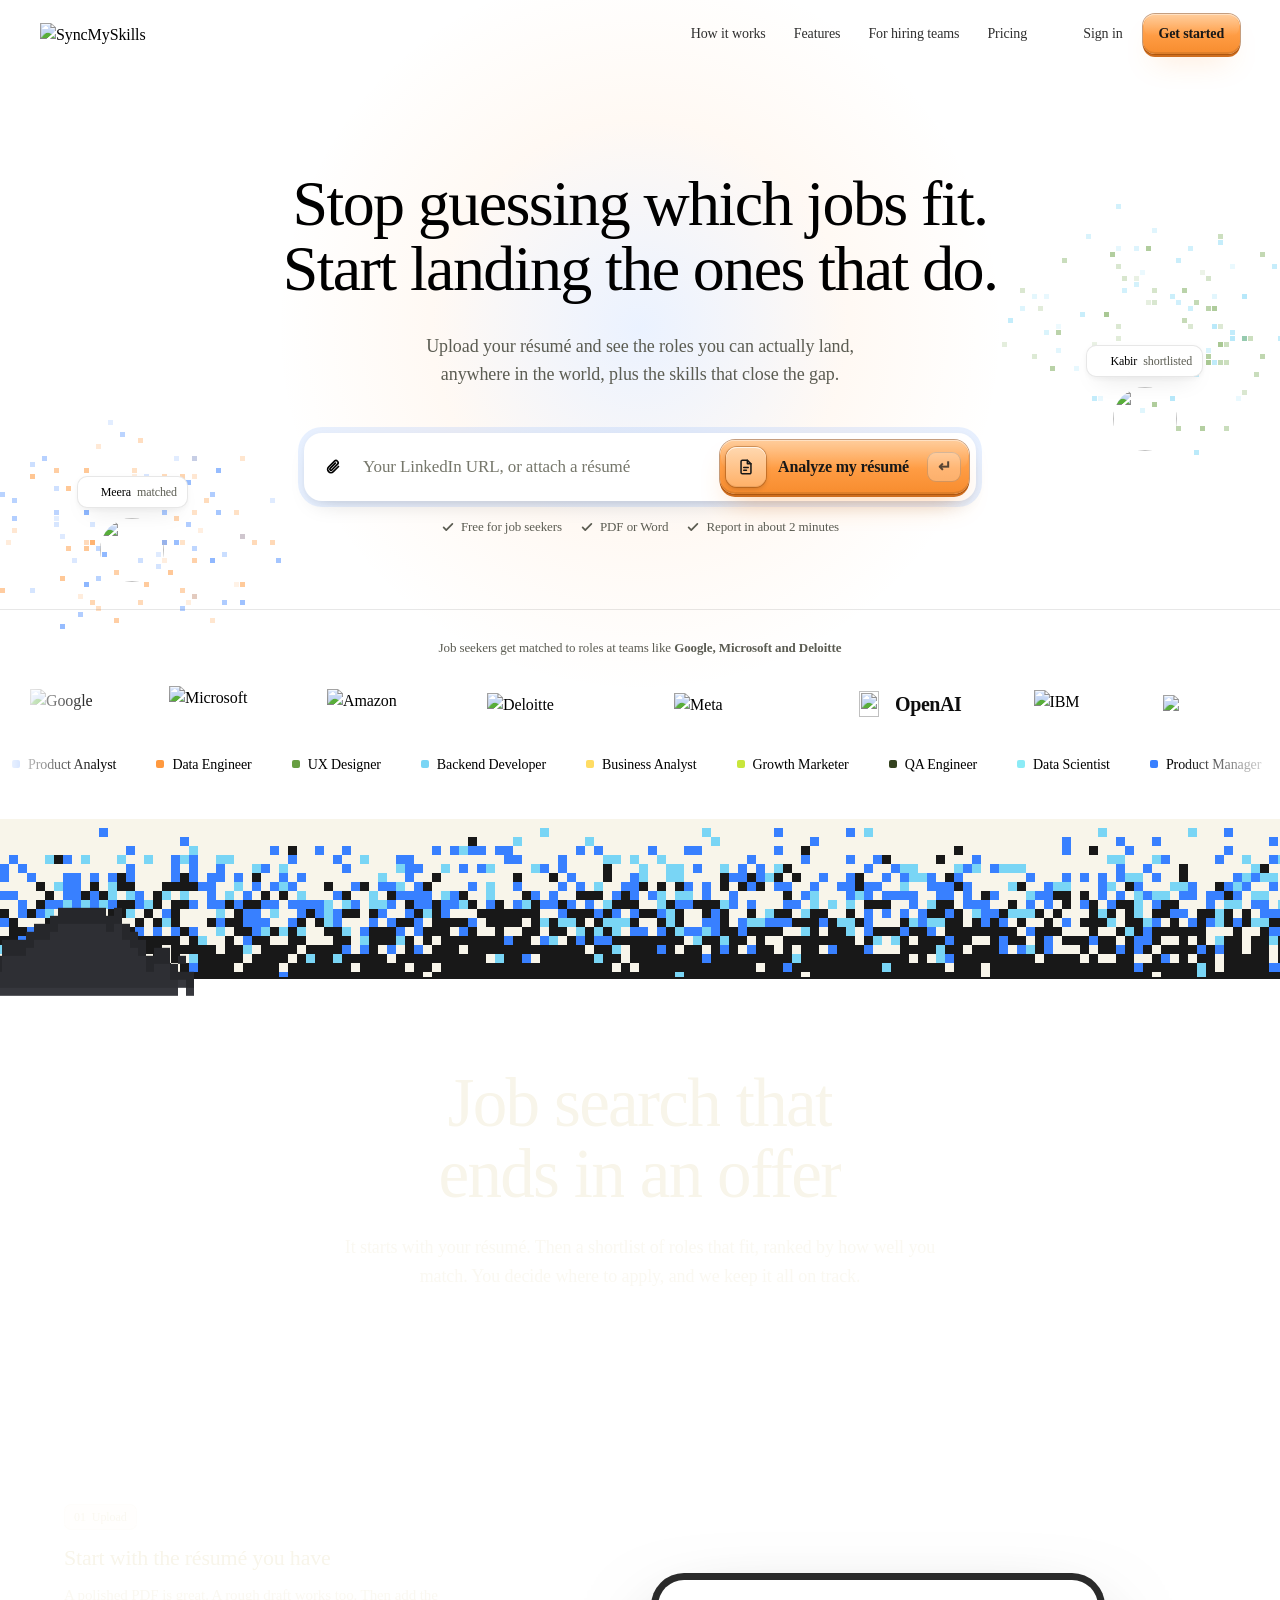
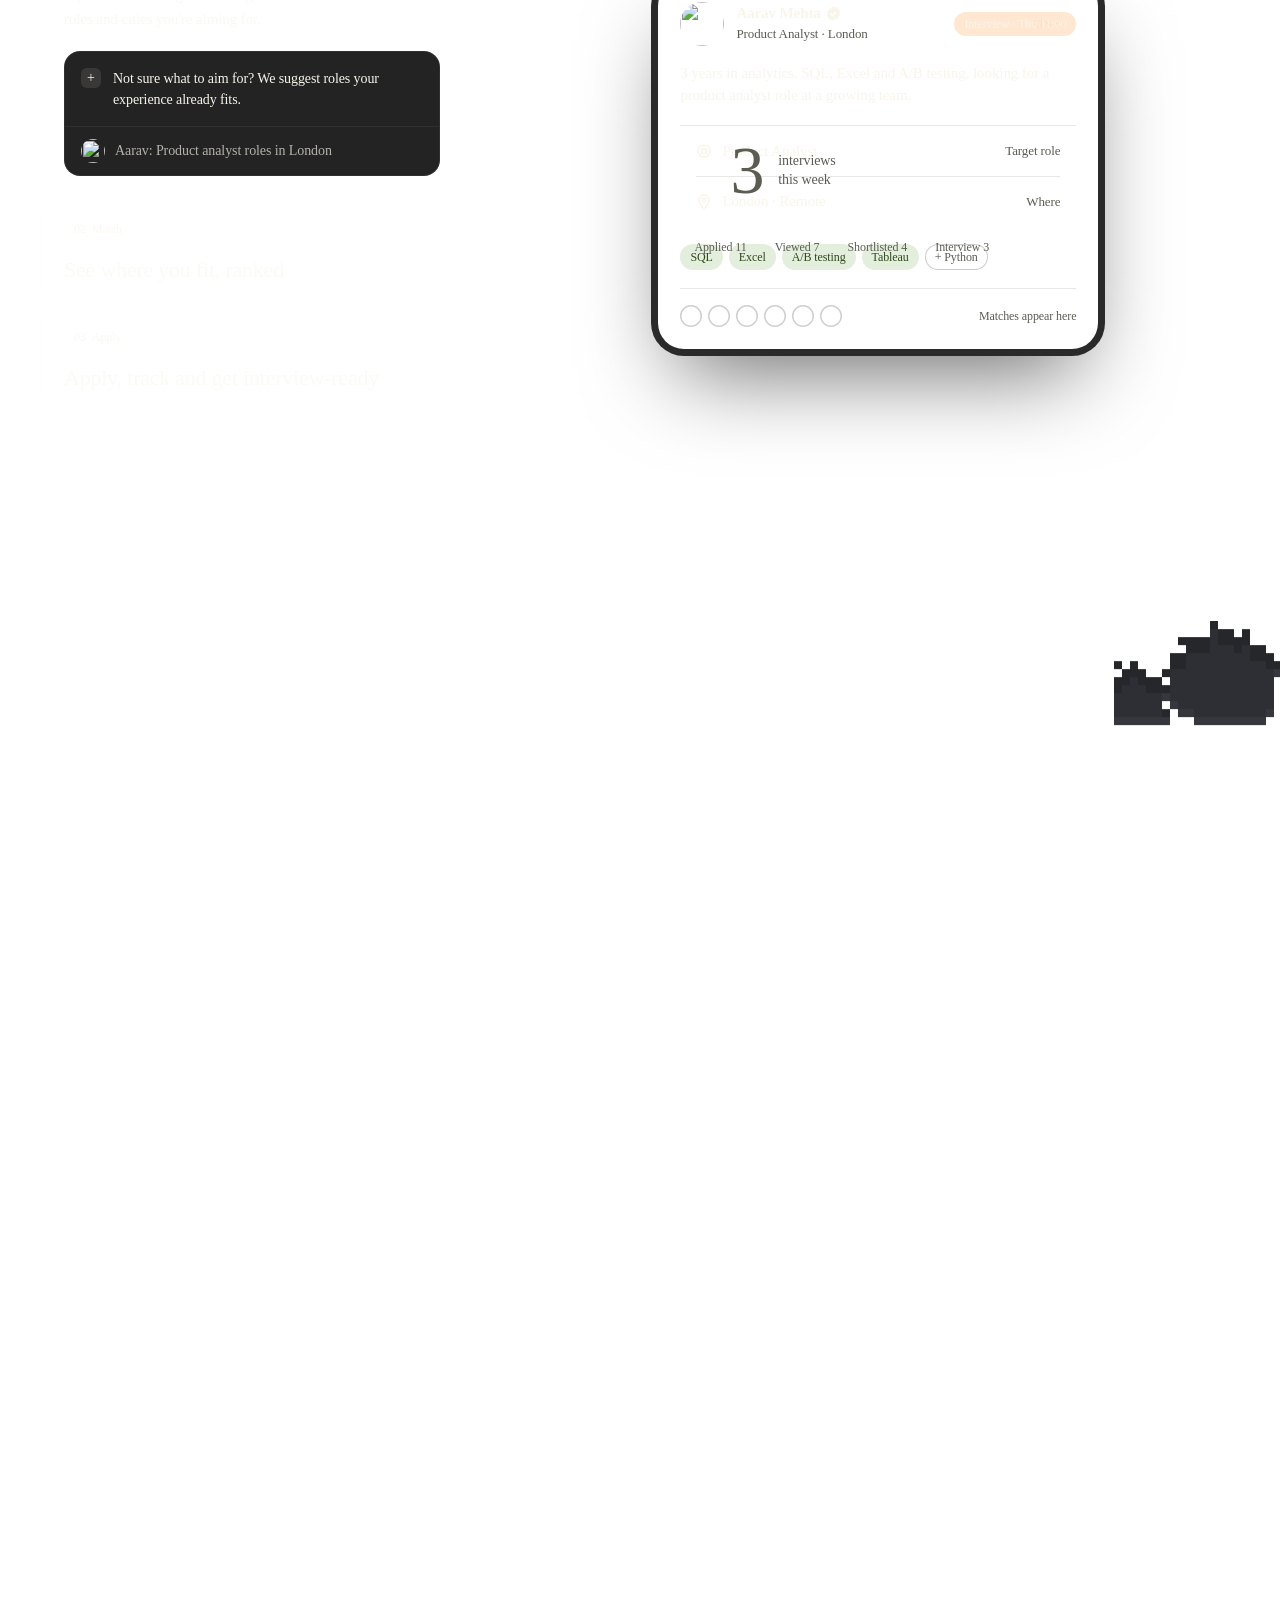
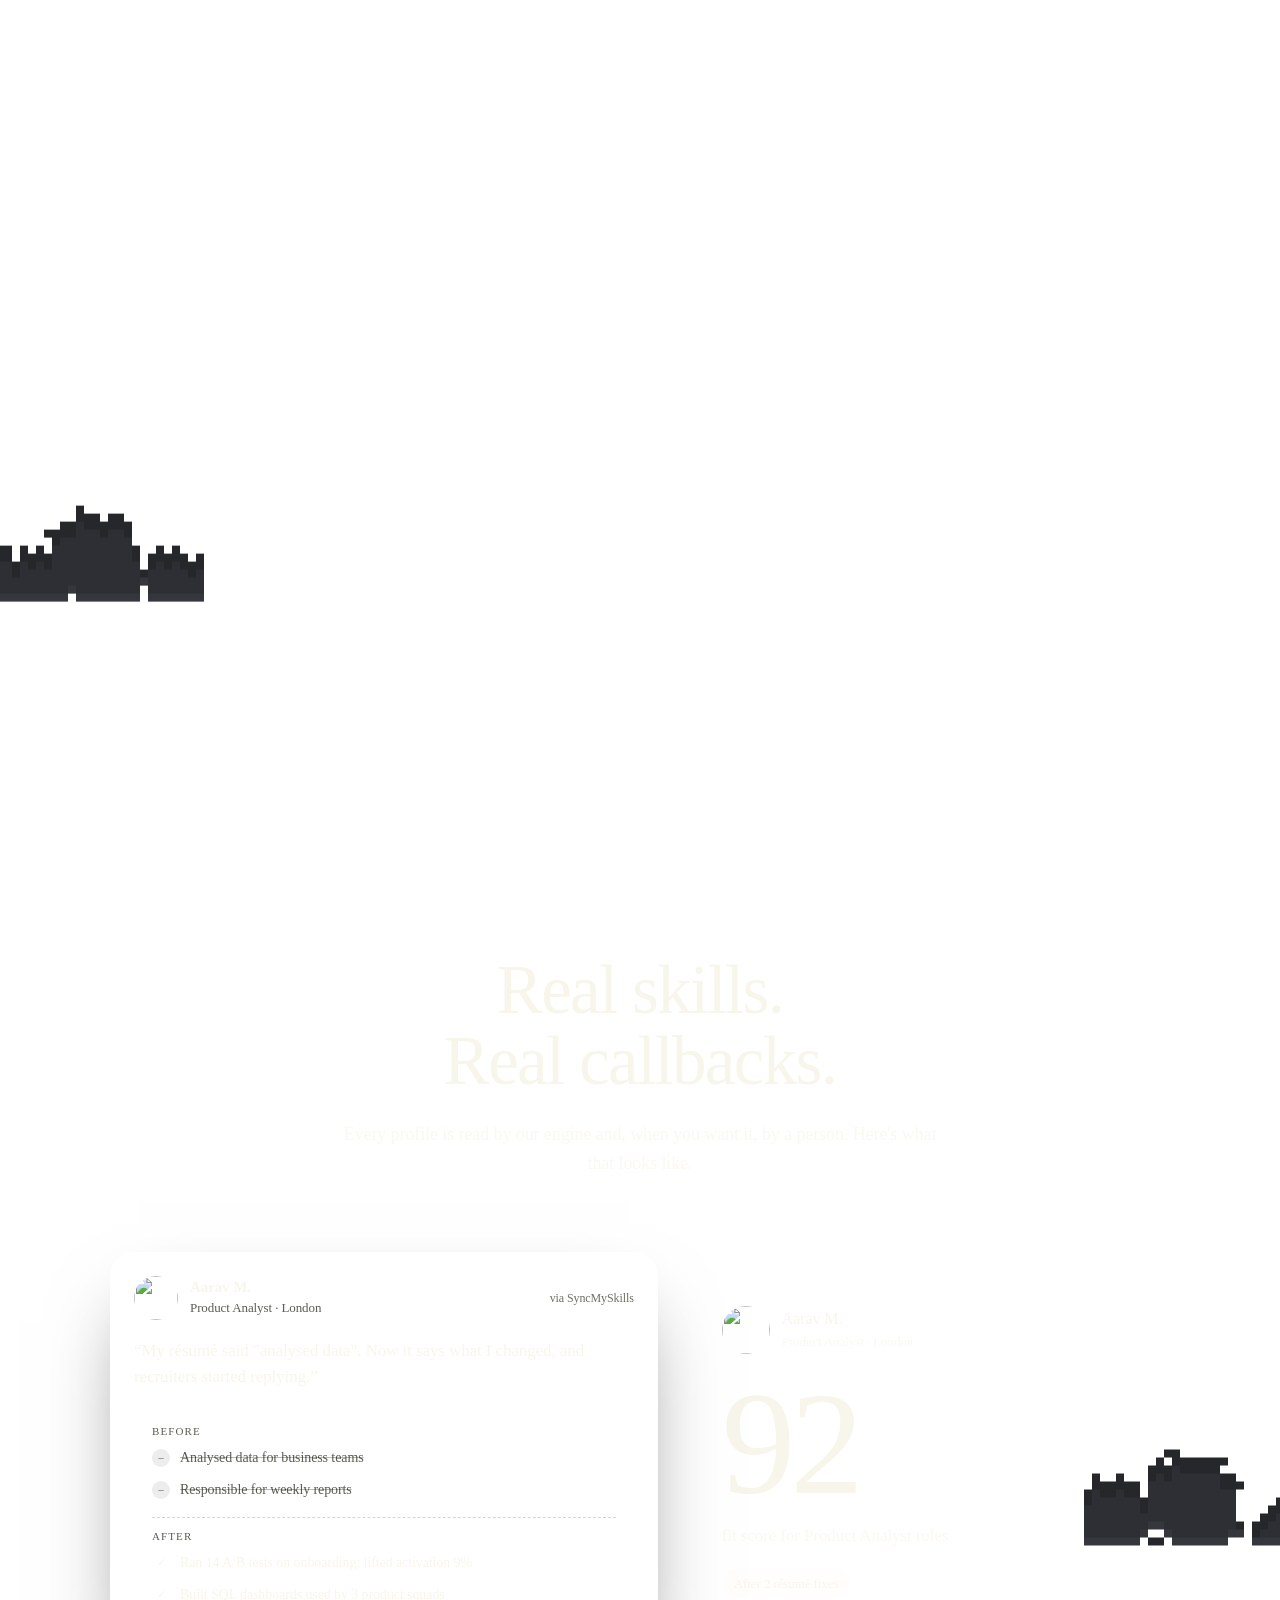
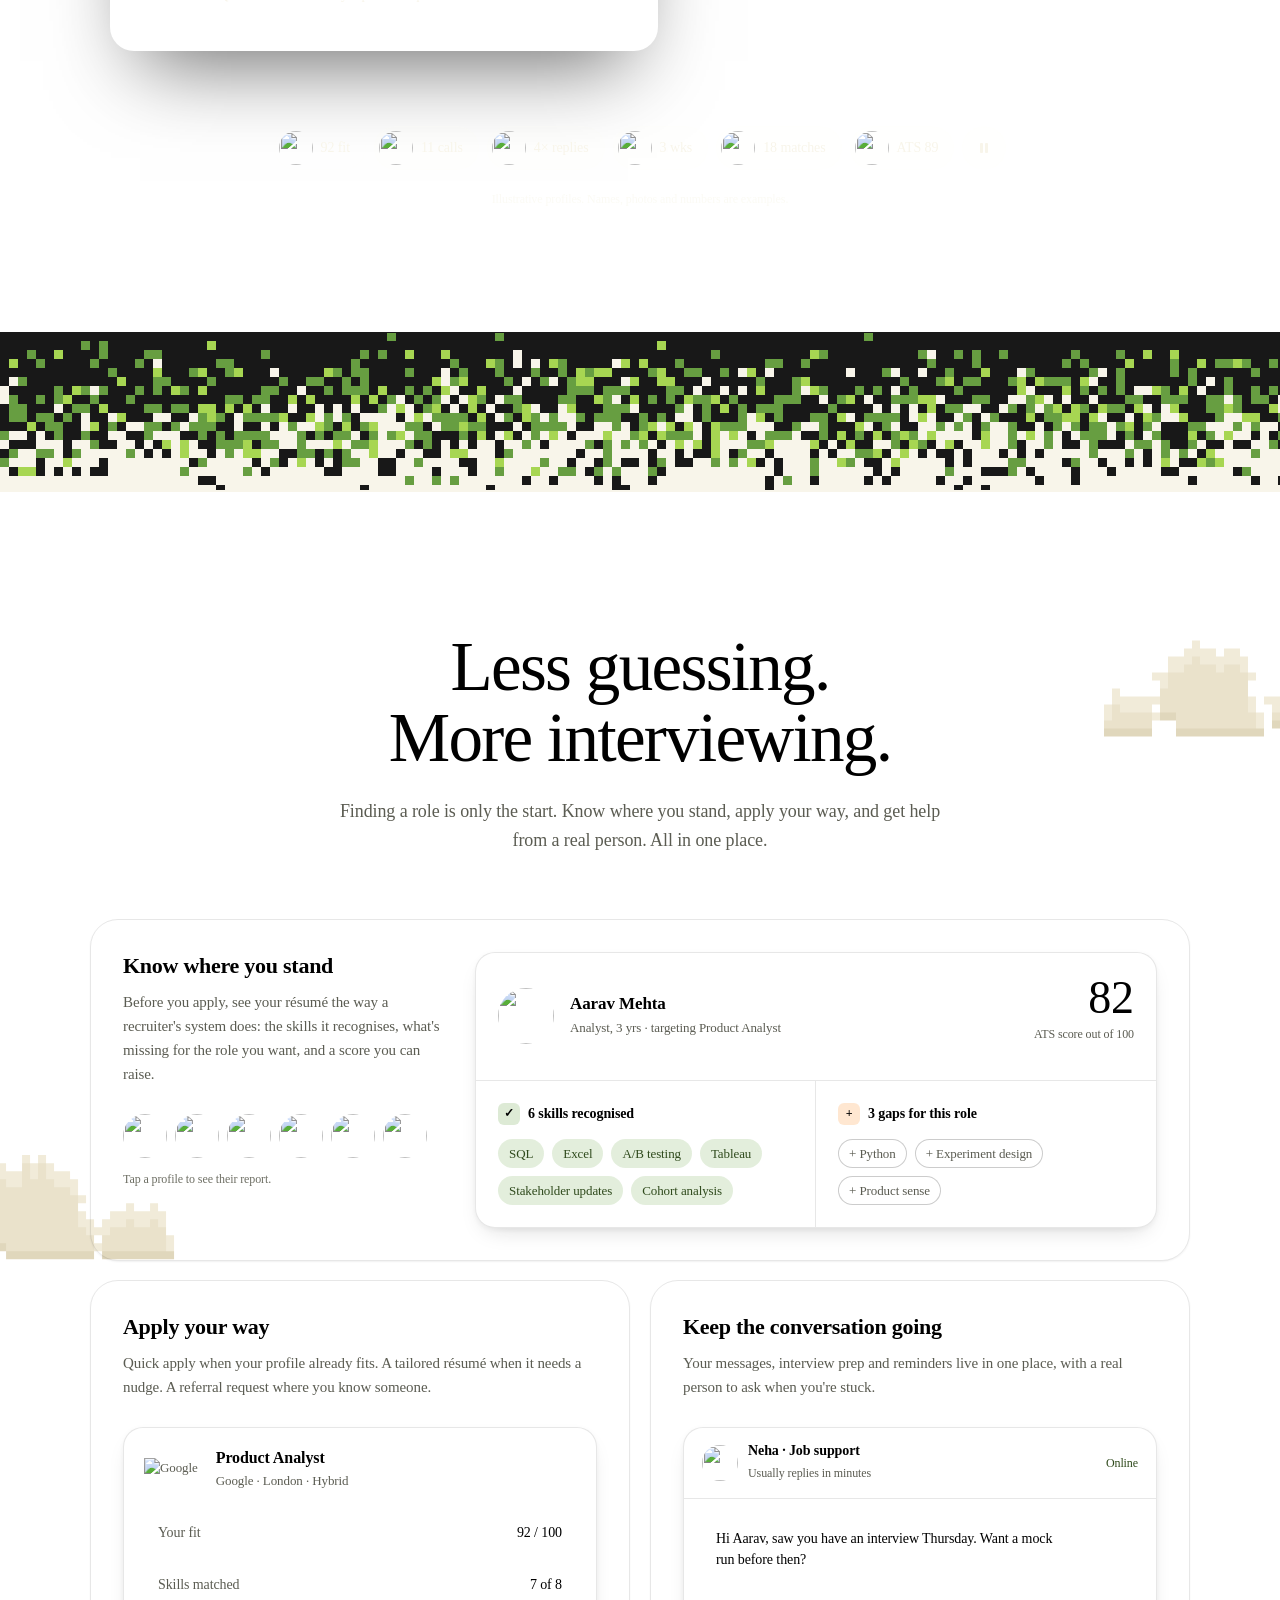
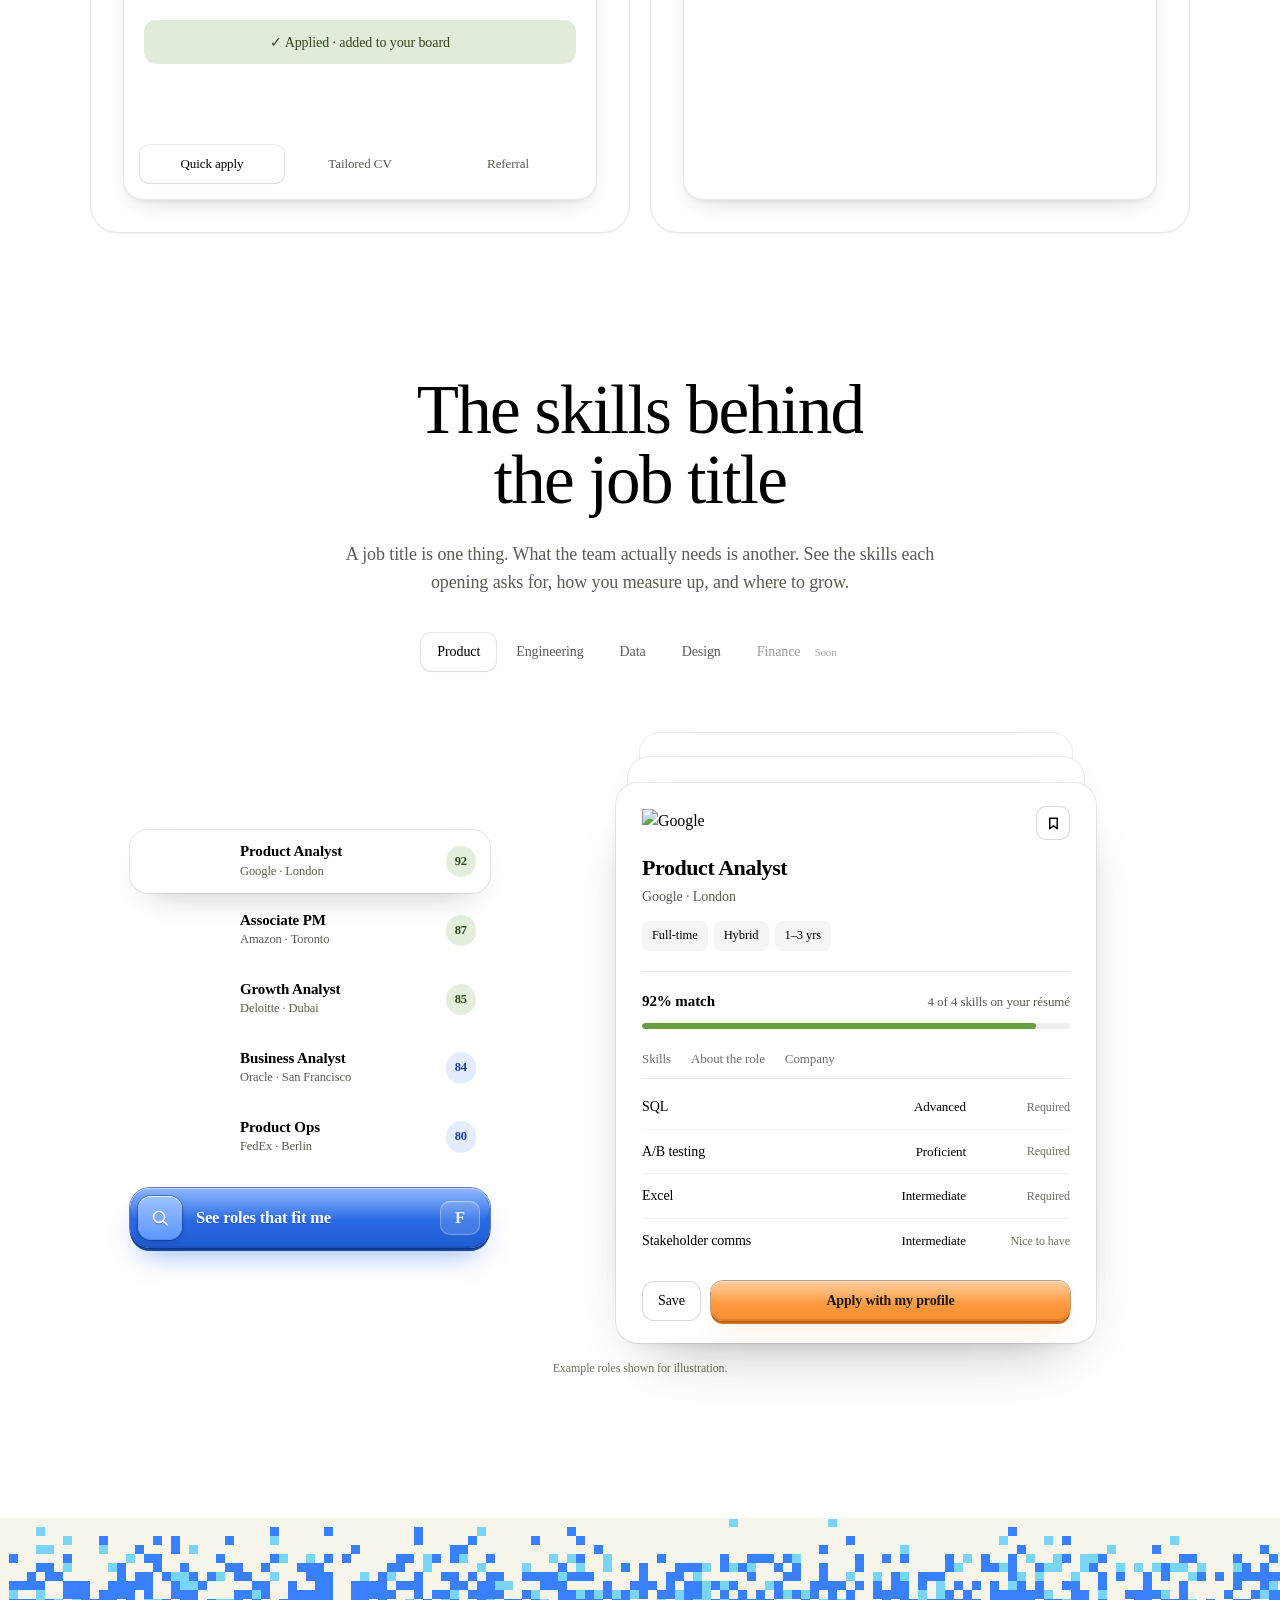
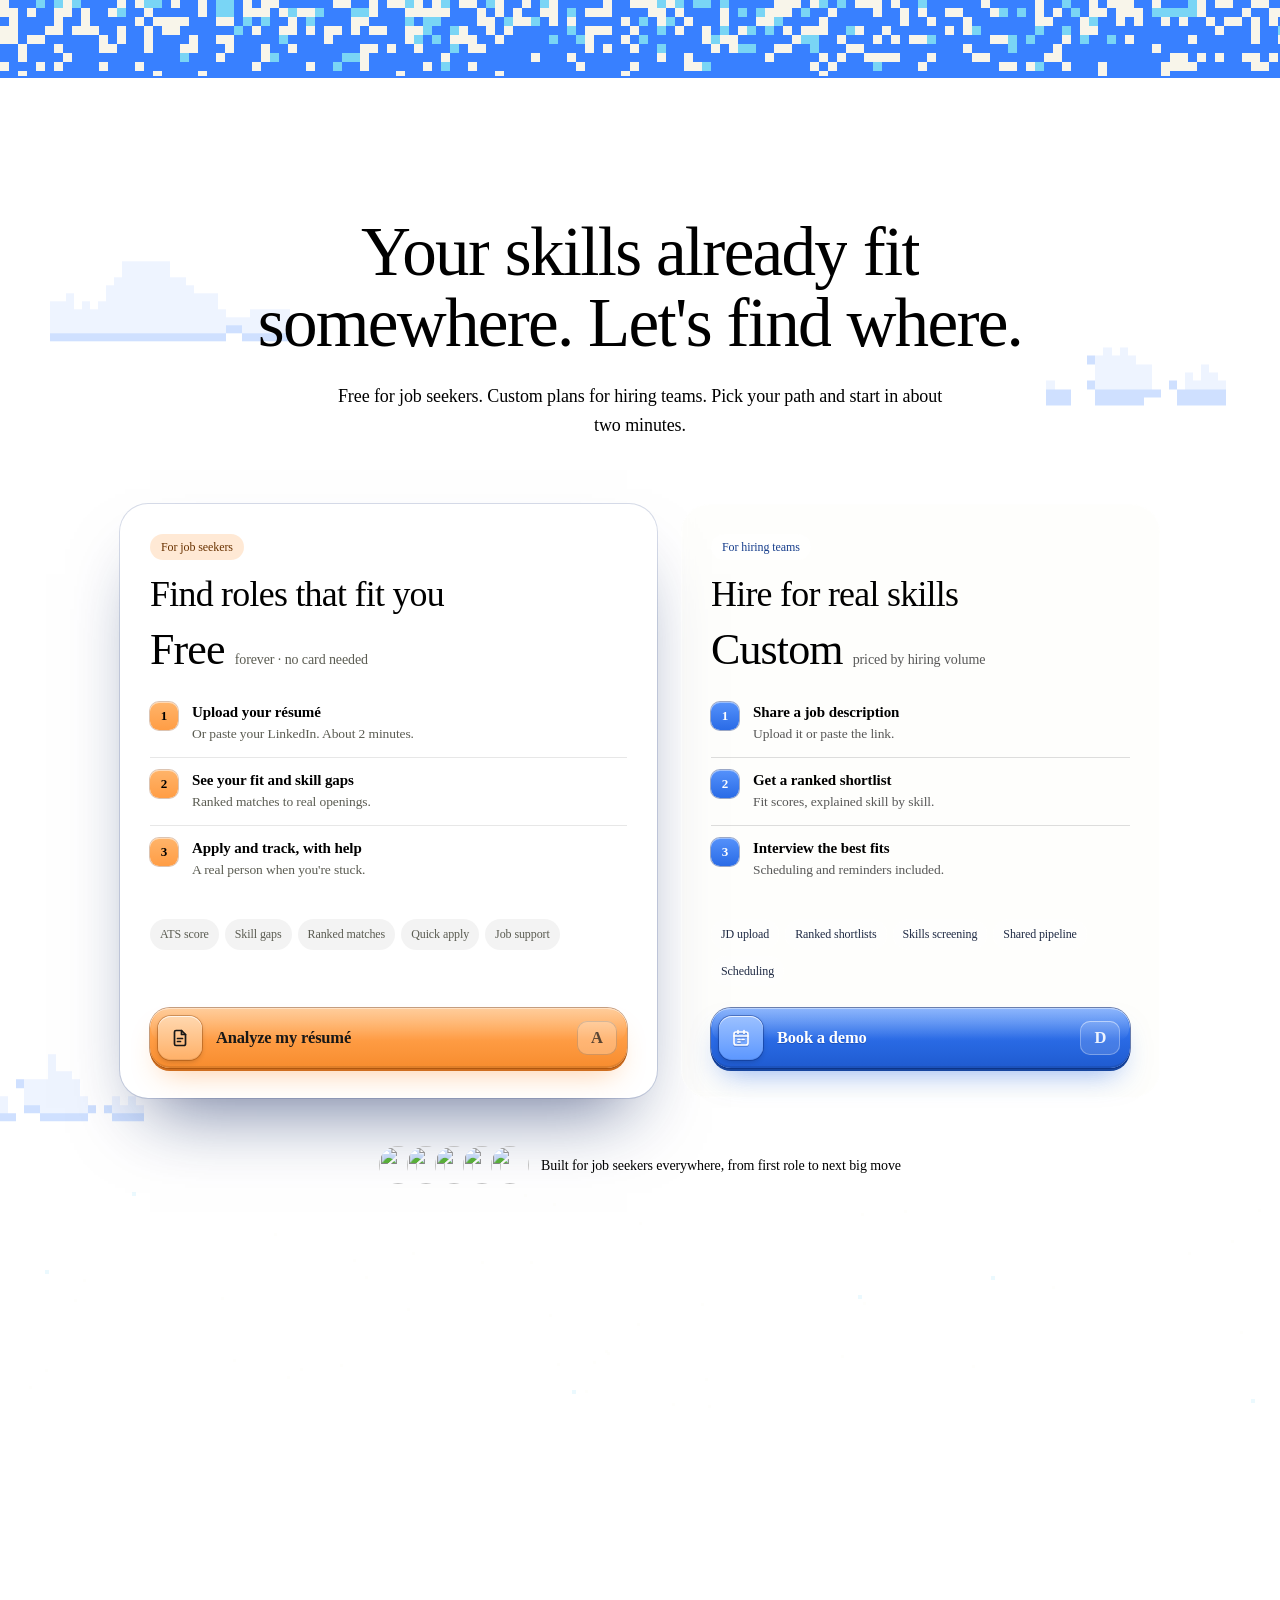
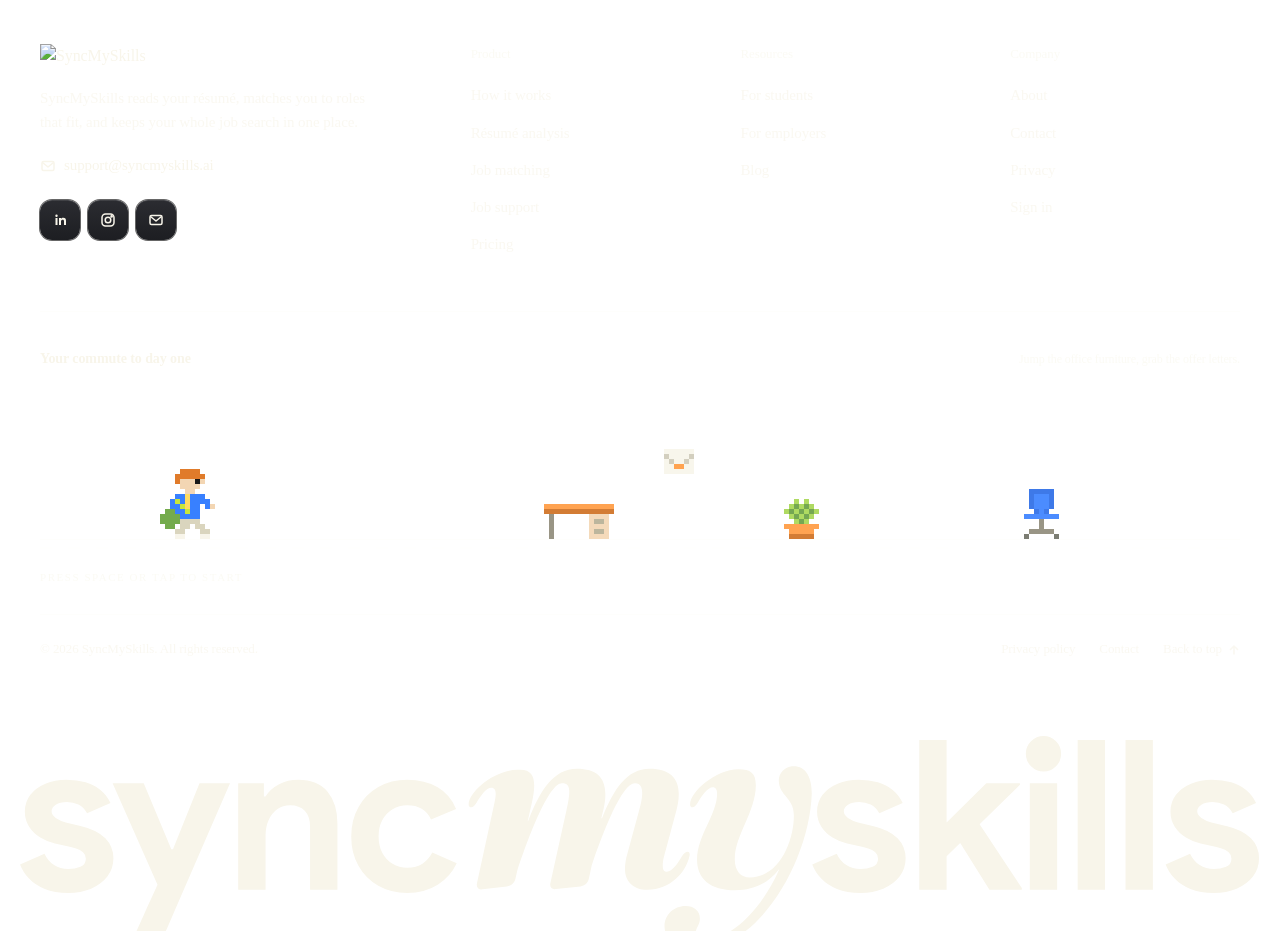
==== commit 047b0b97: "Add sign-in, sign-up and onboarding flow On-brand account pages: sign in with password reset, sign u" ====
--- a/landing-page/index.html
+++ b/landing-page/index.html
@@ -1075,8 +1075,8 @@
       <a href="#pricing">Pricing</a>
     </nav>
     <div class="nav-cta">
-      <a href="https://syncmyskills.ai/auth/login" class="signin">Sign in</a>
-      <a href="https://syncmyskills.ai/auth/signup" class="cbtn mini">Get started</a>
+      <a href="/signin" class="signin">Sign in</a>
+      <a href="/signup" class="cbtn mini">Get started</a>
       <button class="menu-btn" id="menuBtn" aria-label="Open menu" aria-expanded="false" aria-controls="drawer">
         <svg class="ic-m" viewBox="0 0 22 22" fill="none" stroke="currentColor" stroke-width="1.8" stroke-linecap="round"><path d="M3 7h16M3 15h16"/></svg>
         <svg class="ic-x" viewBox="0 0 22 22" fill="none" stroke="currentColor" stroke-width="1.8" stroke-linecap="round"><path d="M5 5l12 12M17 5L5 17"/></svg>
@@ -1090,8 +1090,8 @@
   <a class="dl" href="#teams">For hiring teams</a>
   <a class="dl" href="#pricing">Pricing</a>
   <div class="btns">
-    <a class="cbtn block" href="https://syncmyskills.ai/auth/signup"><span class="tile t-o"><svg viewBox="0 0 20 20" fill="none" stroke="currentColor" stroke-width="1.7" stroke-linecap="round" stroke-linejoin="round"><path d="M11.5 2.5H6a1.5 1.5 0 00-1.5 1.5v12A1.5 1.5 0 006 17.5h8a1.5 1.5 0 001.5-1.5V6.5z"/><path d="M11.5 2.5v4h4M7.5 10.5h5M7.5 13.5h3"/></svg></span><span class="lbl">Analyze my résumé</span></a>
-    <a href="https://syncmyskills.ai/auth/login" class="btn btn-line btn-lg">Sign in</a>
+    <a class="cbtn block" href="/signup"><span class="tile t-o"><svg viewBox="0 0 20 20" fill="none" stroke="currentColor" stroke-width="1.7" stroke-linecap="round" stroke-linejoin="round"><path d="M11.5 2.5H6a1.5 1.5 0 00-1.5 1.5v12A1.5 1.5 0 006 17.5h8a1.5 1.5 0 001.5-1.5V6.5z"/><path d="M11.5 2.5v4h4M7.5 10.5h5M7.5 13.5h3"/></svg></span><span class="lbl">Analyze my résumé</span></a>
+    <a href="/signin" class="btn btn-line btn-lg">Sign in</a>
   </div>
 </div>
 
@@ -1102,7 +1102,7 @@
   <div class="hero-in wrap intro">
     <h1 class="display h1">Stop guessing which jobs fit. <span class="h1b">Start landing the ones that do.</span></h1>
     <p class="lede">Upload your résumé and see the roles you can actually land, anywhere in the world, plus the skills that close the gap.</p>
-    <form class="ask" id="ask" action="https://syncmyskills.ai/auth/signup" method="get" novalidate>
+    <form class="ask" id="ask" action="/signup" method="get" novalidate>
       <div class="ask-field"><label class="attach" for="file" title="Attach your résumé"><span class="sr">Attach your résumé</span><svg viewBox="0 0 20 20" fill="none" stroke="currentColor" stroke-width="1.7" stroke-linecap="round" stroke-linejoin="round"><path d="M14.5 9.5l-5.2 5.2a3.3 3.3 0 01-4.7-4.7l5.9-5.9a2.2 2.2 0 013.1 3.1l-5.8 5.8a1.1 1.1 0 01-1.6-1.6l5.2-5.2"/></svg></label>
       <input type="file" id="file" accept=".pdf,.doc,.docx" hidden>
       <input type="text" id="askIn" name="profile" placeholder="Your LinkedIn URL, or attach a résumé" aria-label="LinkedIn URL, or attach your résumé" autocomplete="url" inputmode="url"></div>
@@ -1161,7 +1161,7 @@
           <h3>Apply, track and get interview-ready</h3>
           <div class="body"><div>
             <p>Apply in a click or with a tailored résumé. Every application moves across your board, and we remind you before each interview.</p>
-            <a class="cbtn step-cta" href="https://syncmyskills.ai/auth/signup" data-k="a"><span class="tile t-o"><svg viewBox="0 0 20 20" fill="none" stroke="currentColor" stroke-width="1.7" stroke-linecap="round" stroke-linejoin="round"><path d="M11.5 2.5H6a1.5 1.5 0 00-1.5 1.5v12A1.5 1.5 0 006 17.5h8a1.5 1.5 0 001.5-1.5V6.5z"/><path d="M11.5 2.5v4h4M7.5 10.5h5M7.5 13.5h3"/></svg></span><span class="lbl">Analyze my résumé</span><kbd>A</kbd></a>
+            <a class="cbtn step-cta" href="/signup" data-k="a"><span class="tile t-o"><svg viewBox="0 0 20 20" fill="none" stroke="currentColor" stroke-width="1.7" stroke-linecap="round" stroke-linejoin="round"><path d="M11.5 2.5H6a1.5 1.5 0 00-1.5 1.5v12A1.5 1.5 0 006 17.5h8a1.5 1.5 0 001.5-1.5V6.5z"/><path d="M11.5 2.5v4h4M7.5 10.5h5M7.5 13.5h3"/></svg></span><span class="lbl">Analyze my résumé</span><kbd>A</kbd></a>
             <div class="slot" aria-hidden="true"></div>
           </div></div>
         </li>
@@ -1262,7 +1262,7 @@
   <div class="rx wrap">
     <div class="rx-left">
       <div class="rx-list" id="rxList" role="tablist" aria-label="Example roles"></div>
-      <a class="cbtn block c-b rx-cta" href="https://syncmyskills.ai/auth/signup" data-k="f"><span class="tile t-b"><svg viewBox="0 0 20 20" fill="none" stroke="currentColor" stroke-width="1.7" stroke-linecap="round" stroke-linejoin="round"><circle cx="9" cy="9" r="5.5"/><path d="M13.2 13.2L17 17"/></svg></span><span class="lbl">See roles that fit me</span><kbd>F</kbd></a>
+      <a class="cbtn block c-b rx-cta" href="/signup" data-k="f"><span class="tile t-b"><svg viewBox="0 0 20 20" fill="none" stroke="currentColor" stroke-width="1.7" stroke-linecap="round" stroke-linejoin="round"><circle cx="9" cy="9" r="5.5"/><path d="M13.2 13.2L17 17"/></svg></span><span class="lbl">See roles that fit me</span><kbd>F</kbd></a>
     </div>
     <div class="rx-deck" id="rxDeck"></div>
   </div>
@@ -1292,7 +1292,7 @@
           <li><i>3</i><div><b>Apply and track, with help</b><span>A real person when you're stuck.</span></div></li>
         </ol>
         <div class="incl"><span>ATS score</span><span>Skill gaps</span><span>Ranked matches</span><span>Quick apply</span><span>Job support</span></div>
-        <a class="cbtn block" href="https://syncmyskills.ai/auth/signup" data-k="a"><span class="tile t-o"><svg viewBox="0 0 20 20" fill="none" stroke="currentColor" stroke-width="1.7" stroke-linecap="round" stroke-linejoin="round"><path d="M11.5 2.5H6a1.5 1.5 0 00-1.5 1.5v12A1.5 1.5 0 006 17.5h8a1.5 1.5 0 001.5-1.5V6.5z"/><path d="M11.5 2.5v4h4M7.5 10.5h5M7.5 13.5h3"/></svg></span><span class="lbl">Analyze my résumé</span><kbd>A</kbd></a>
+        <a class="cbtn block" href="/signup" data-k="a"><span class="tile t-o"><svg viewBox="0 0 20 20" fill="none" stroke="currentColor" stroke-width="1.7" stroke-linecap="round" stroke-linejoin="round"><path d="M11.5 2.5H6a1.5 1.5 0 00-1.5 1.5v12A1.5 1.5 0 006 17.5h8a1.5 1.5 0 001.5-1.5V6.5z"/><path d="M11.5 2.5v4h4M7.5 10.5h5M7.5 13.5h3"/></svg></span><span class="lbl">Analyze my résumé</span><kbd>A</kbd></a>
       </div>
       <div class="path team rv d1" id="teams">
         <span class="pill p-b">For hiring teams</span>
@@ -1312,7 +1312,7 @@
   <div class="stars" id="stars" aria-hidden="true"></div>
 </section>
 </main>
-<div class="m-cta" id="mCta" aria-hidden="true"><a class="cbtn block" href="https://syncmyskills.ai/auth/signup" tabindex="-1"><span class="tile t-o"><svg viewBox="0 0 20 20" fill="none" stroke="currentColor" stroke-width="1.7" stroke-linecap="round" stroke-linejoin="round"><path d="M11.5 2.5H6a1.5 1.5 0 00-1.5 1.5v12A1.5 1.5 0 006 17.5h8a1.5 1.5 0 001.5-1.5V6.5z"/><path d="M11.5 2.5v4h4M7.5 10.5h5M7.5 13.5h3"/></svg></span><span class="lbl">Analyze my résumé</span><span class="free">Free</span></a></div>
+<div class="m-cta" id="mCta" aria-hidden="true"><a class="cbtn block" href="/signup" tabindex="-1"><span class="tile t-o"><svg viewBox="0 0 20 20" fill="none" stroke="currentColor" stroke-width="1.7" stroke-linecap="round" stroke-linejoin="round"><path d="M11.5 2.5H6a1.5 1.5 0 00-1.5 1.5v12A1.5 1.5 0 006 17.5h8a1.5 1.5 0 001.5-1.5V6.5z"/><path d="M11.5 2.5v4h4M7.5 10.5h5M7.5 13.5h3"/></svg></span><span class="lbl">Analyze my résumé</span><span class="free">Free</span></a></div>
 
 <footer class="foot" data-nav="dark">
   <div class="wrap">
@@ -1329,7 +1329,7 @@
       </div>
       <div><h6>Product</h6><ul><li><a href="#how">How it works</a></li><li><a href="#features">Résumé analysis</a></li><li><a href="#roles">Job matching</a></li><li><a href="#support">Job support</a></li><li><a href="#pricing">Pricing</a></li></ul></div>
       <div><h6>Resources</h6><ul><li><a href="https://syncmyskills.ai/students/">For students</a></li><li><a href="https://syncmyskills.ai/employers/">For employers</a></li><li><a href="https://syncmyskills.ai/blogs">Blog</a></li></ul></div>
-      <div><h6>Company</h6><ul><li><a href="https://syncmyskills.ai/about">About</a></li><li><a href="https://syncmyskills.ai/contact">Contact</a></li><li><a href="https://syncmyskills.ai/privacy">Privacy</a></li><li><a href="https://syncmyskills.ai/auth/login">Sign in</a></li></ul></div>
+      <div><h6>Company</h6><ul><li><a href="https://syncmyskills.ai/about">About</a></li><li><a href="https://syncmyskills.ai/contact">Contact</a></li><li><a href="https://syncmyskills.ai/privacy">Privacy</a></li><li><a href="/signin">Sign in</a></li></ul></div>
     </div>
     <div class="f-game"><div class="gh"><b>Your commute to day one</b><span>Jump the office furniture, grab the offer letters.</span></div><canvas id="game" role="img" aria-label="A small runner game. Press space or tap to jump over office furniture."></canvas><div class="gl" id="gl">Press space or tap to start</div></div>
     <div class="f-bottom"><span>© 2026 SyncMySkills. All rights reserved.</span><nav aria-label="Legal"><a href="https://syncmyskills.ai/privacy">Privacy policy</a><a href="https://syncmyskills.ai/contact">Contact</a><a href="#top" class="totop">Back to top <svg viewBox="0 0 12 12" fill="none" stroke="currentColor" stroke-width="1.6" stroke-linecap="round" stroke-linejoin="round"><path d="M6 10V2M2.5 5.5L6 2l3.5 3.5"/></svg></a></nav></div>
@@ -1380,7 +1380,7 @@
 var $=function(s,c){return (c||document).querySelector(s)},$$=function(s,c){return [].slice.call((c||document).querySelectorAll(s))};
 var RM=window.matchMedia('(prefers-reduced-motion: reduce)').matches;
 var DPR=Math.min(window.devicePixelRatio||1,2);
-var SIGNUP='https://syncmyskills.ai/auth/signup';
+var SIGNUP='/signup';
 var FACE={AM:'aarav',MS:'meera',KN:'kabir',IP:'ishita',RK:'rohan',SR:'sana',NS:'neha',PR:'priya'};
 function face(ini,sz){return '<img class="ava" src="/photos/people/'+FACE[ini]+'.jpg" alt="" width="'+(sz*2)+'" height="'+(sz*2)+'" loading="lazy" decoding="async" style="--s:'+sz+'px">'}
 function inView(el,cb,margin){if(!('IntersectionObserver' in window)){cb(true);return}var io=new IntersectionObserver(function(es){es.forEach(function(e){cb(e.isIntersecting)})},{rootMargin:margin||'0px'});io.observe(el);return io}
@@ -1408,7 +1408,7 @@
 var file=$('#file'),askIn=$('#askIn'),meta=$('#askMeta'),metaHTML=meta.innerHTML,metaT;
 function say(txt,cls){clearTimeout(metaT);meta.className='ask-meta '+(cls||'msg');meta.textContent=txt;metaT=setTimeout(function(){meta.className='ask-meta';meta.innerHTML=metaHTML},4200)}
 file.addEventListener('change',function(){var f=file.files[0];if(!f)return;if(f.size>10*1024*1024){file.value='';say('That file is over 10 MB. Try a smaller PDF or Word file.','err');return}askIn.value=f.name;say('Résumé attached. Press "Analyze my résumé" to continue.')});
-$('#ask').addEventListener('submit',function(e){e.preventDefault();var v=askIn.value.trim();if(!v&&!file.files.length){askIn.focus();say('Paste your LinkedIn URL or attach your résumé to start.','err');return}say('Taking you to your free account to finish the analysis…');setTimeout(function(){location.href=SIGNUP},450)});
+$('#ask').addEventListener('submit',function(e){e.preventDefault();var v=askIn.value.trim();if(!v&&!file.files.length){askIn.focus();say('Paste your LinkedIn URL or attach your résumé to start.','err');return}say('Taking you to your free account to finish the analysis…');var q=file.files.length?'file='+encodeURIComponent(file.files[0].name):'profile='+encodeURIComponent(v);setTimeout(function(){location.href=SIGNUP+'?'+q},450)});
 
 /* trust marquee: company logos + roles */
 var LOGOS=[['google','Google',2.23,30],['microsoft','Microsoft',2.39,36],['amazon','Amazon',2.94,30],['deloitte','Deloitte',5.23,22],['meta','Meta',4.9,23],['openai','OpenAI',0,0],['ibm','IBM',2.05,28],['oracle','Oracle',2.83,19],['dropbox','Dropbox',2.31,36],['fedex','FedEx',3.24,26]];
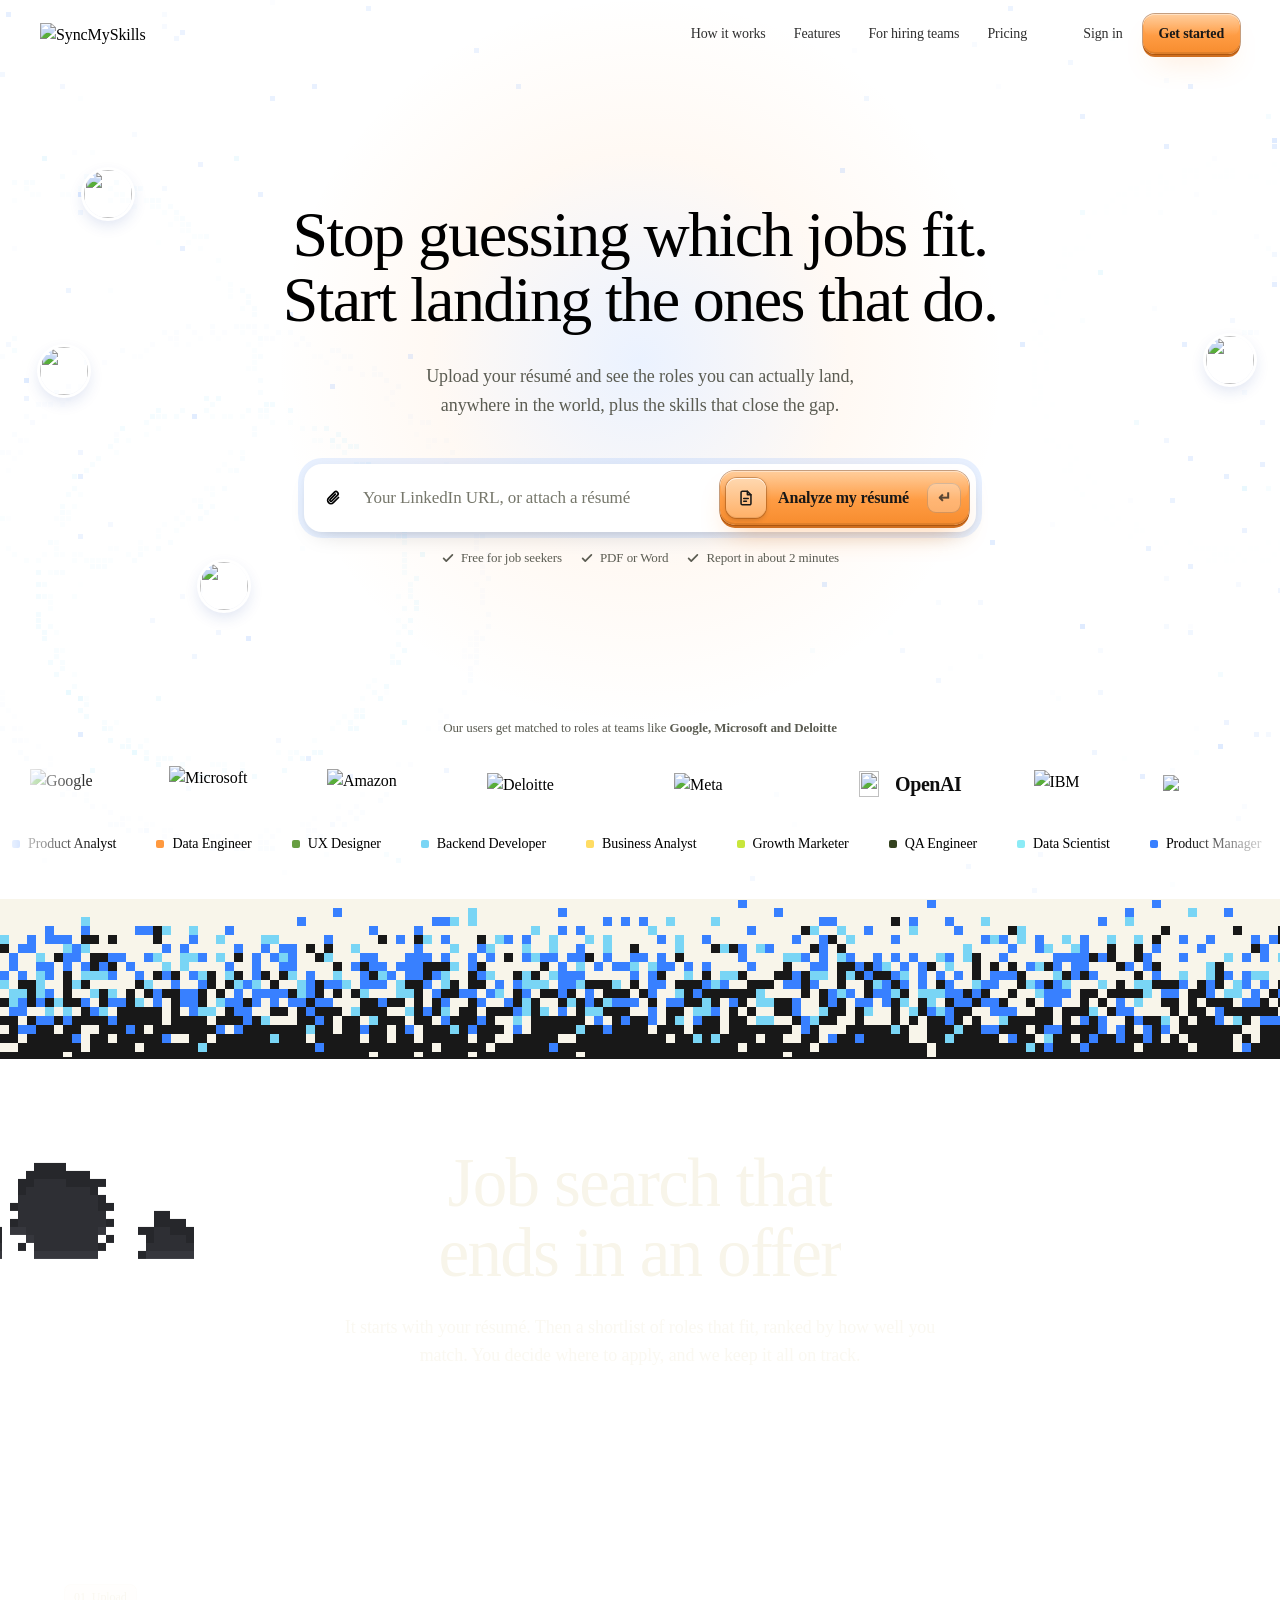
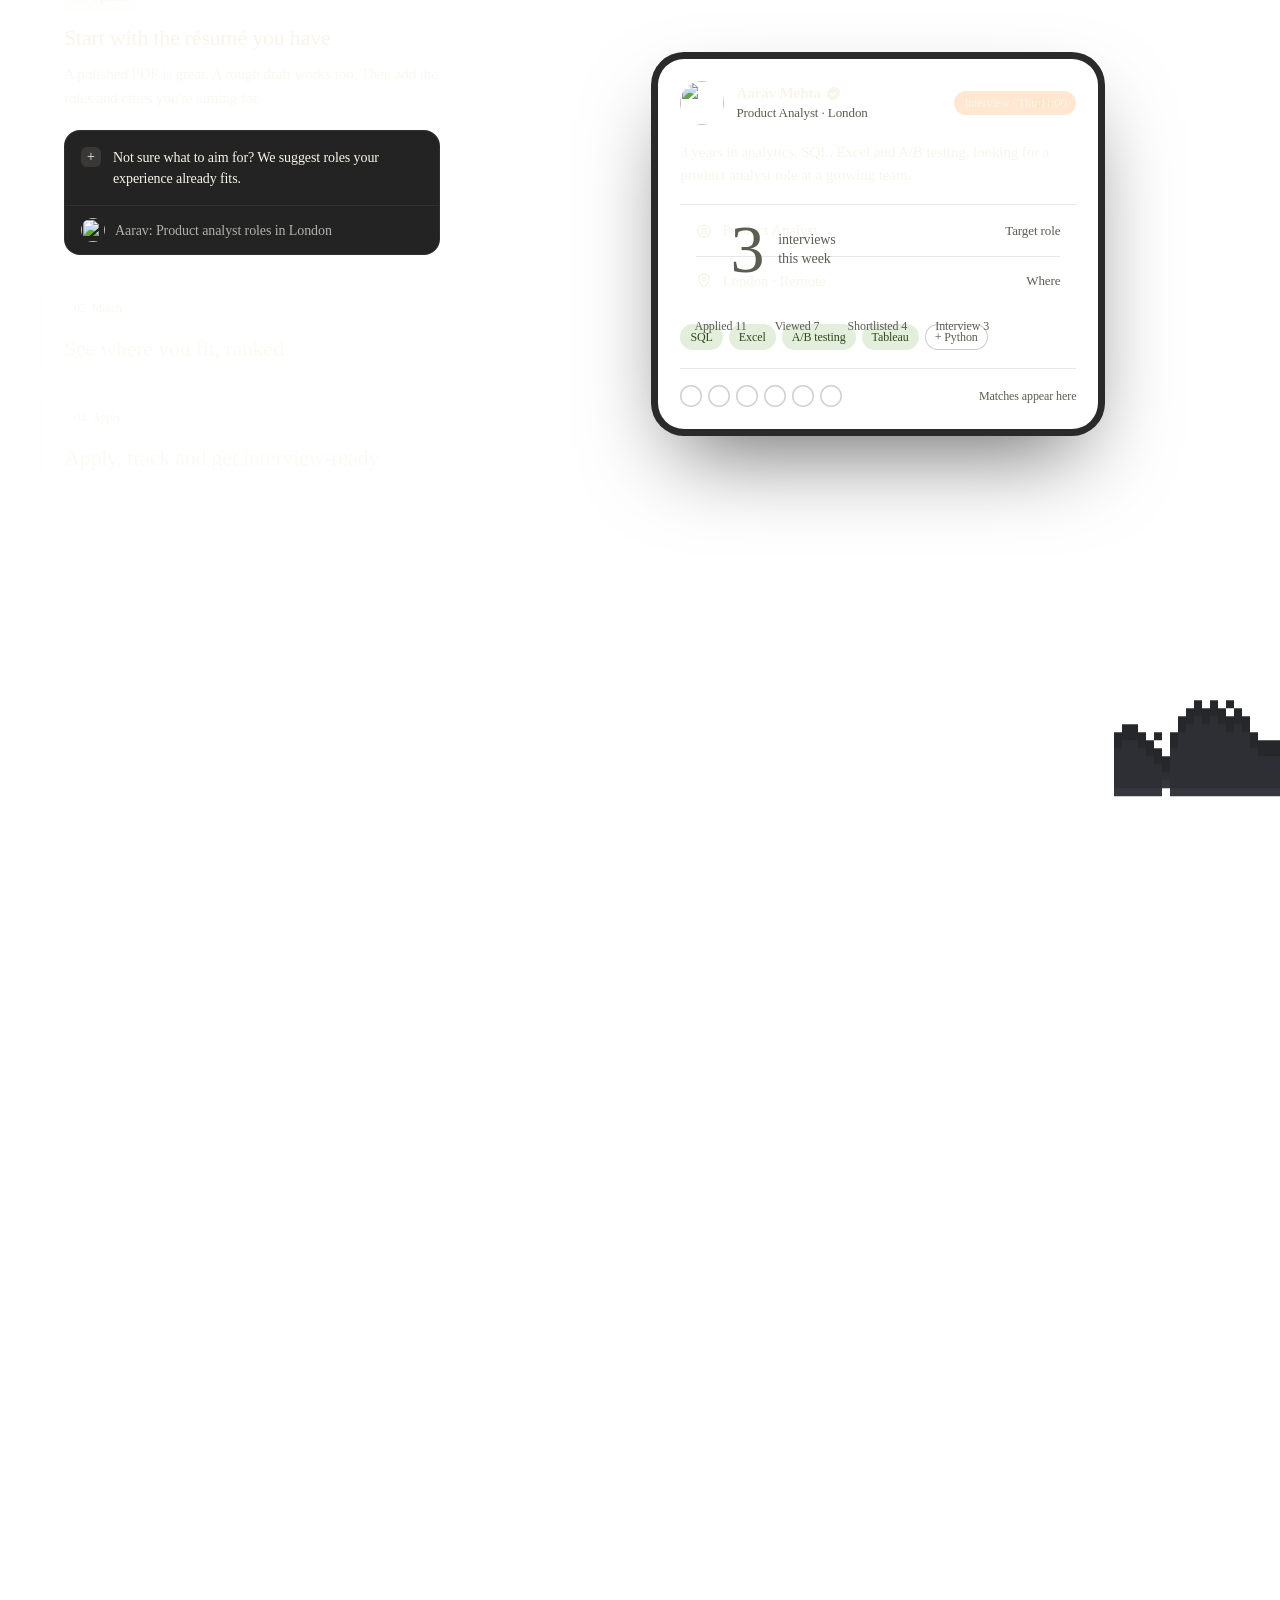
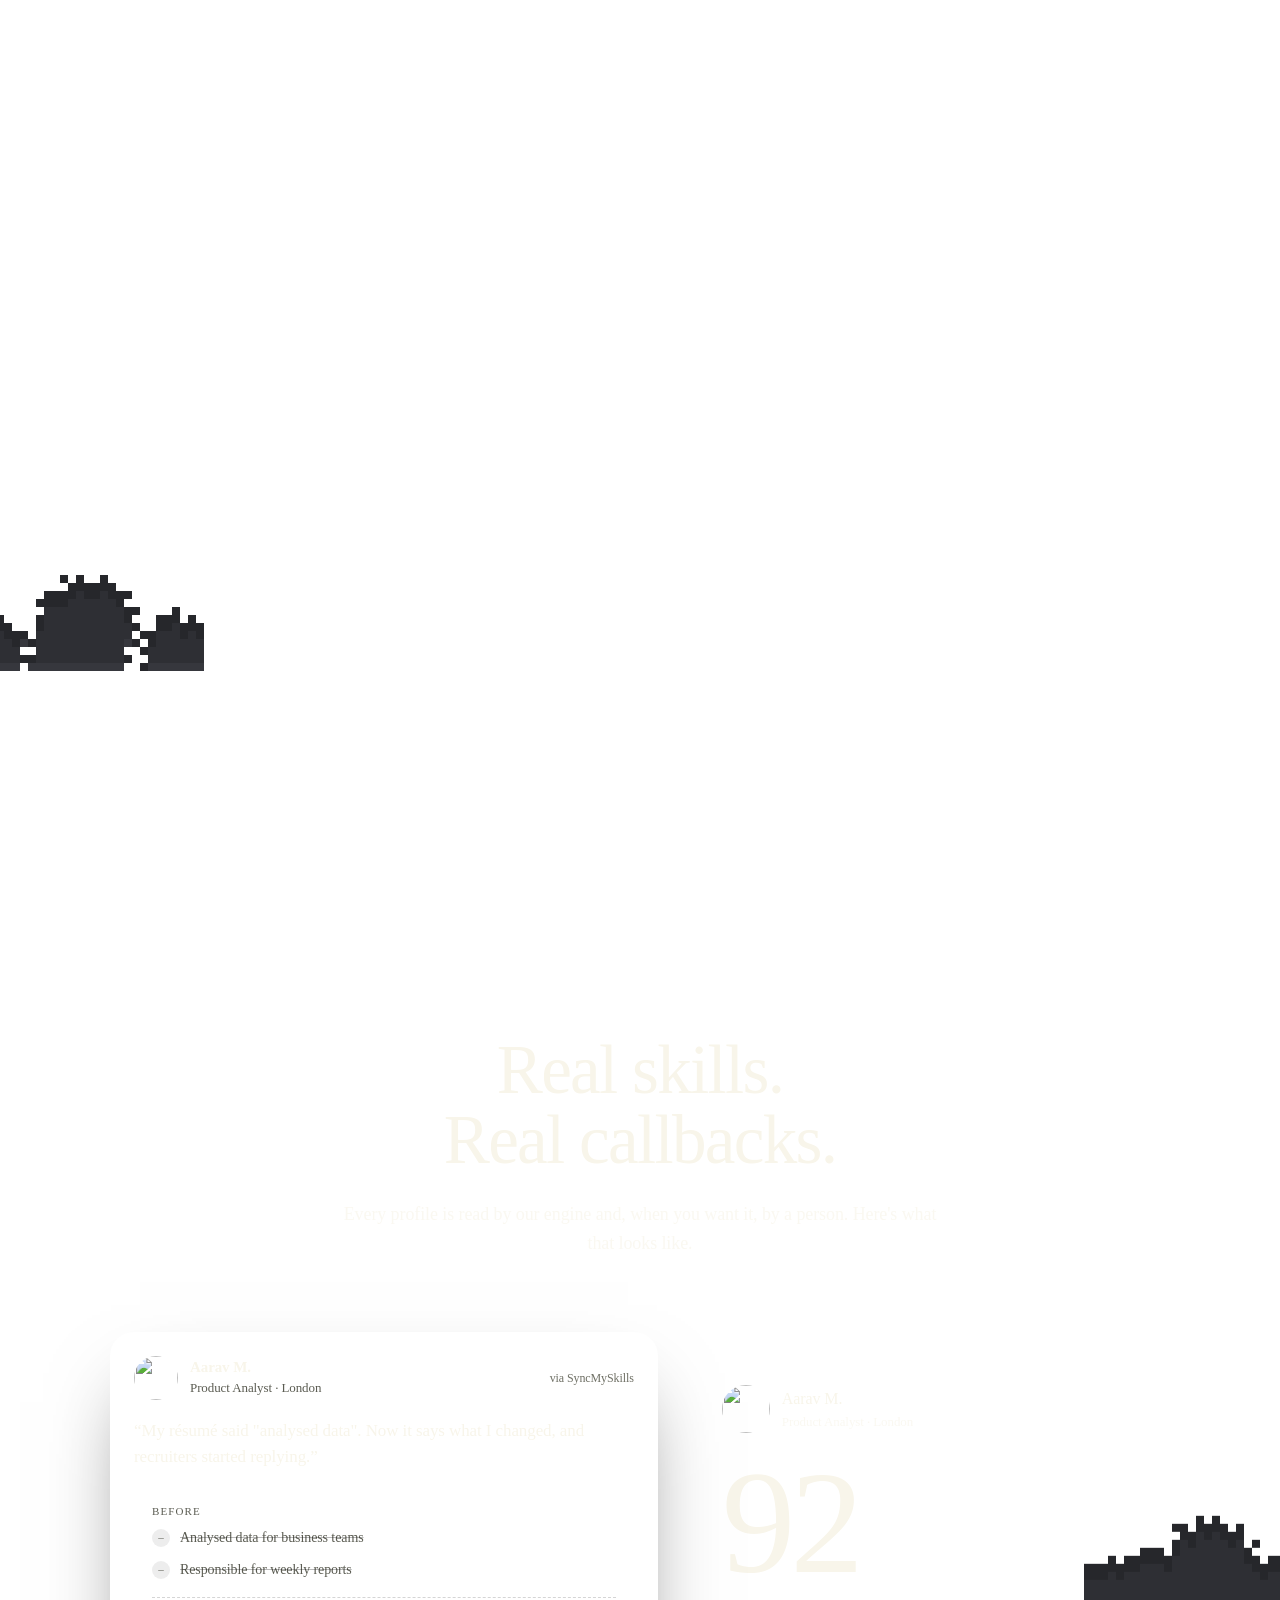
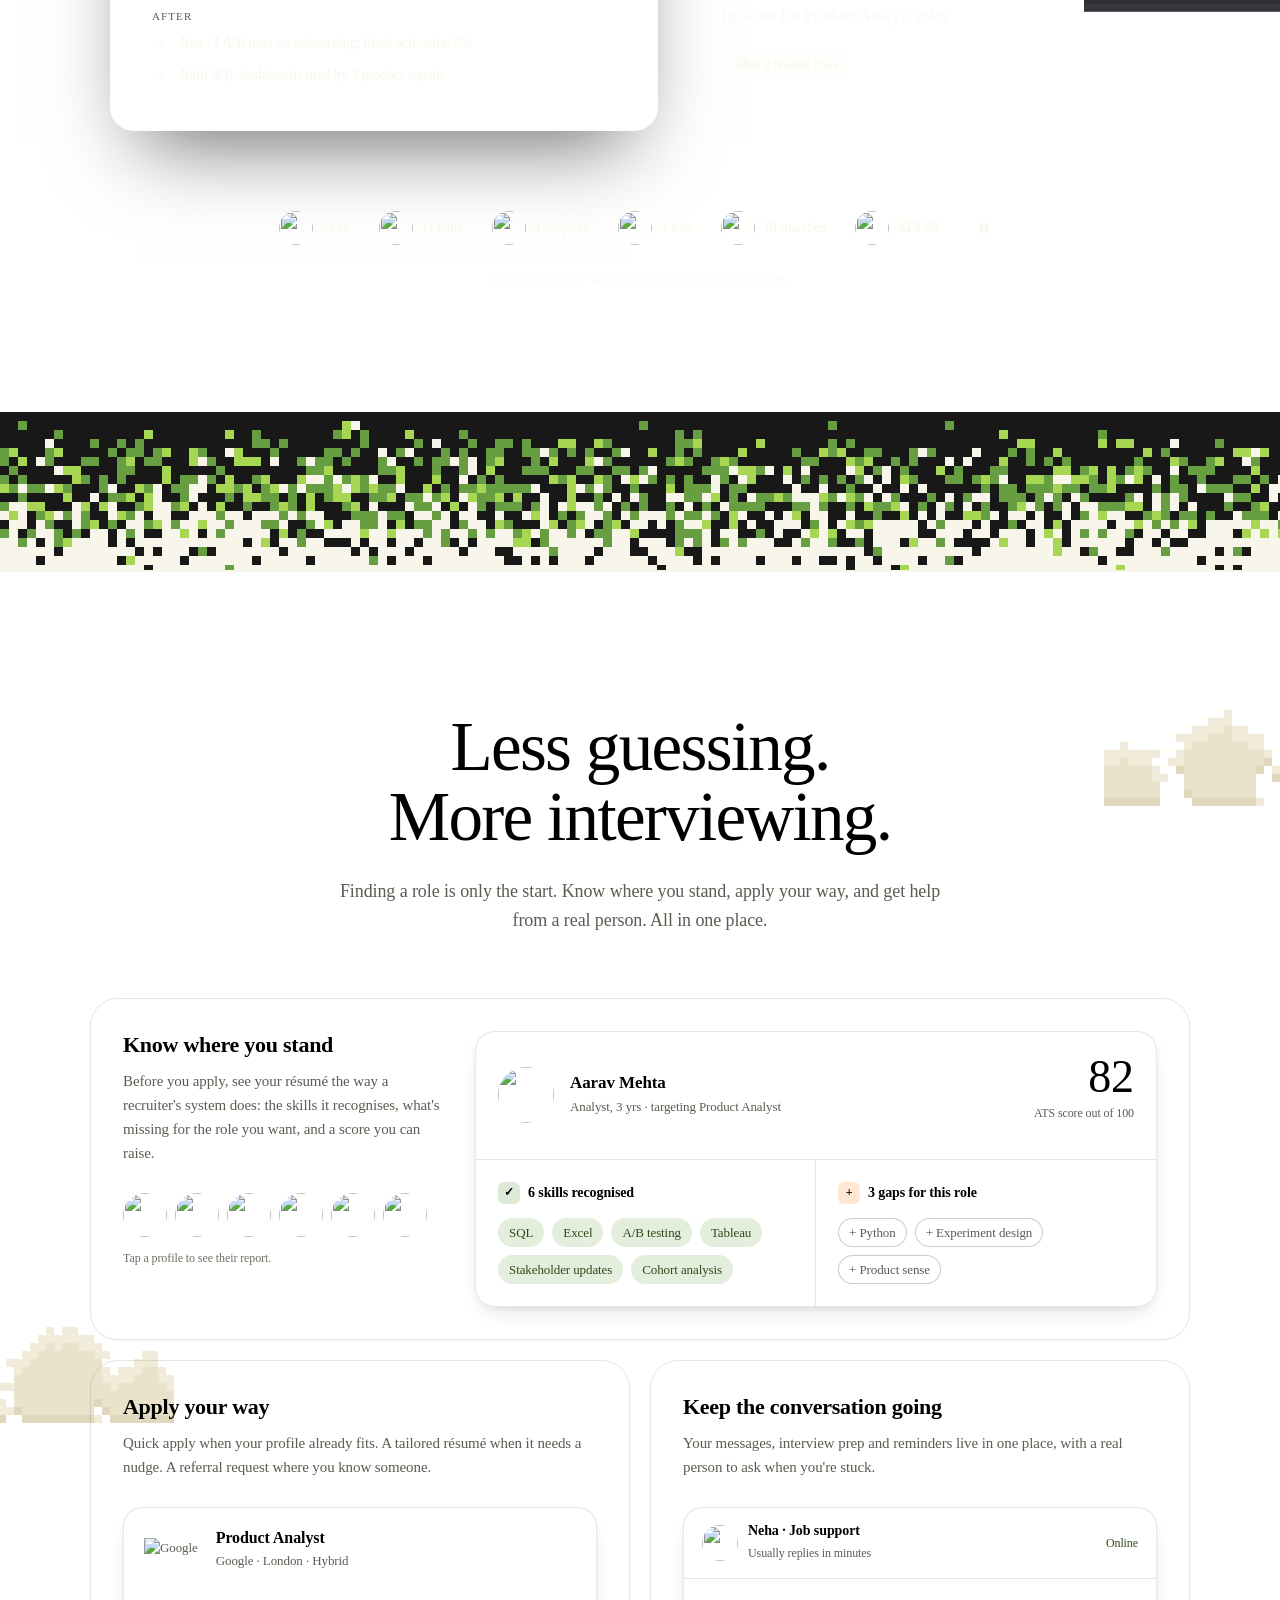
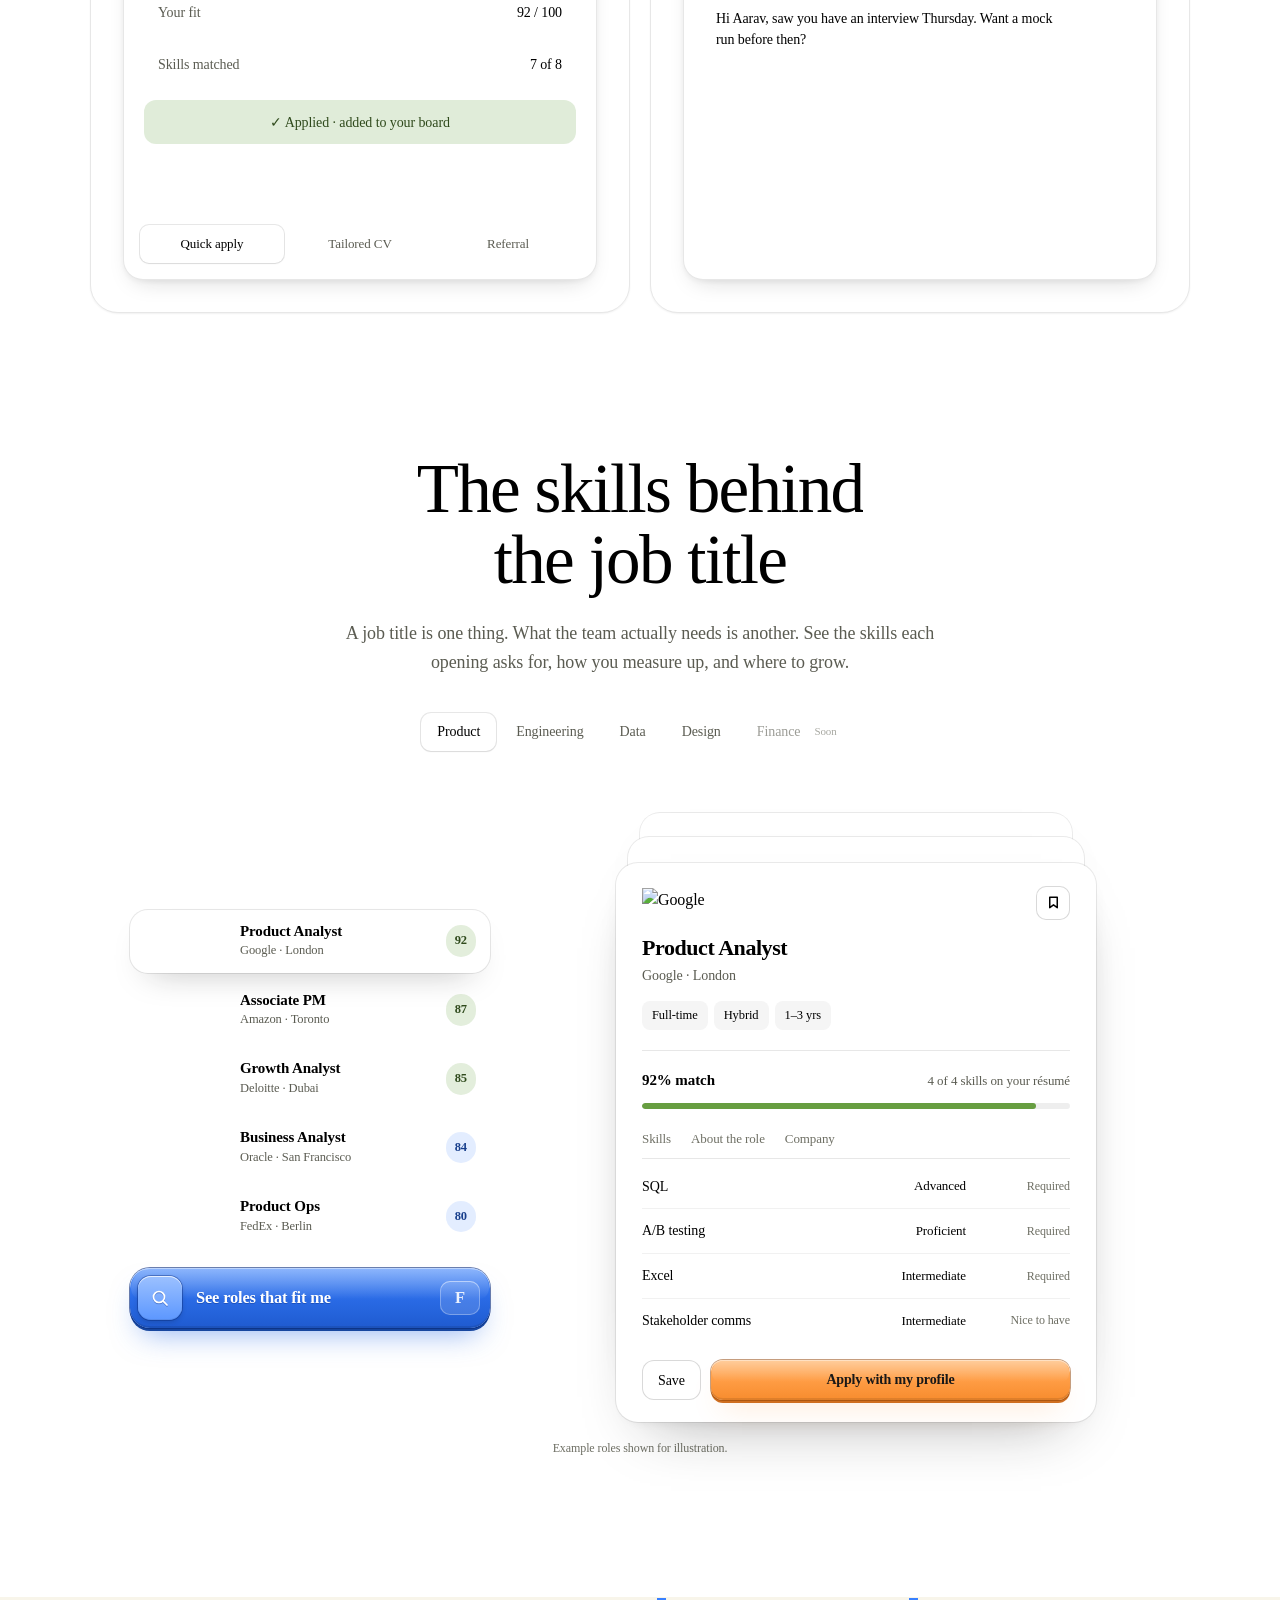
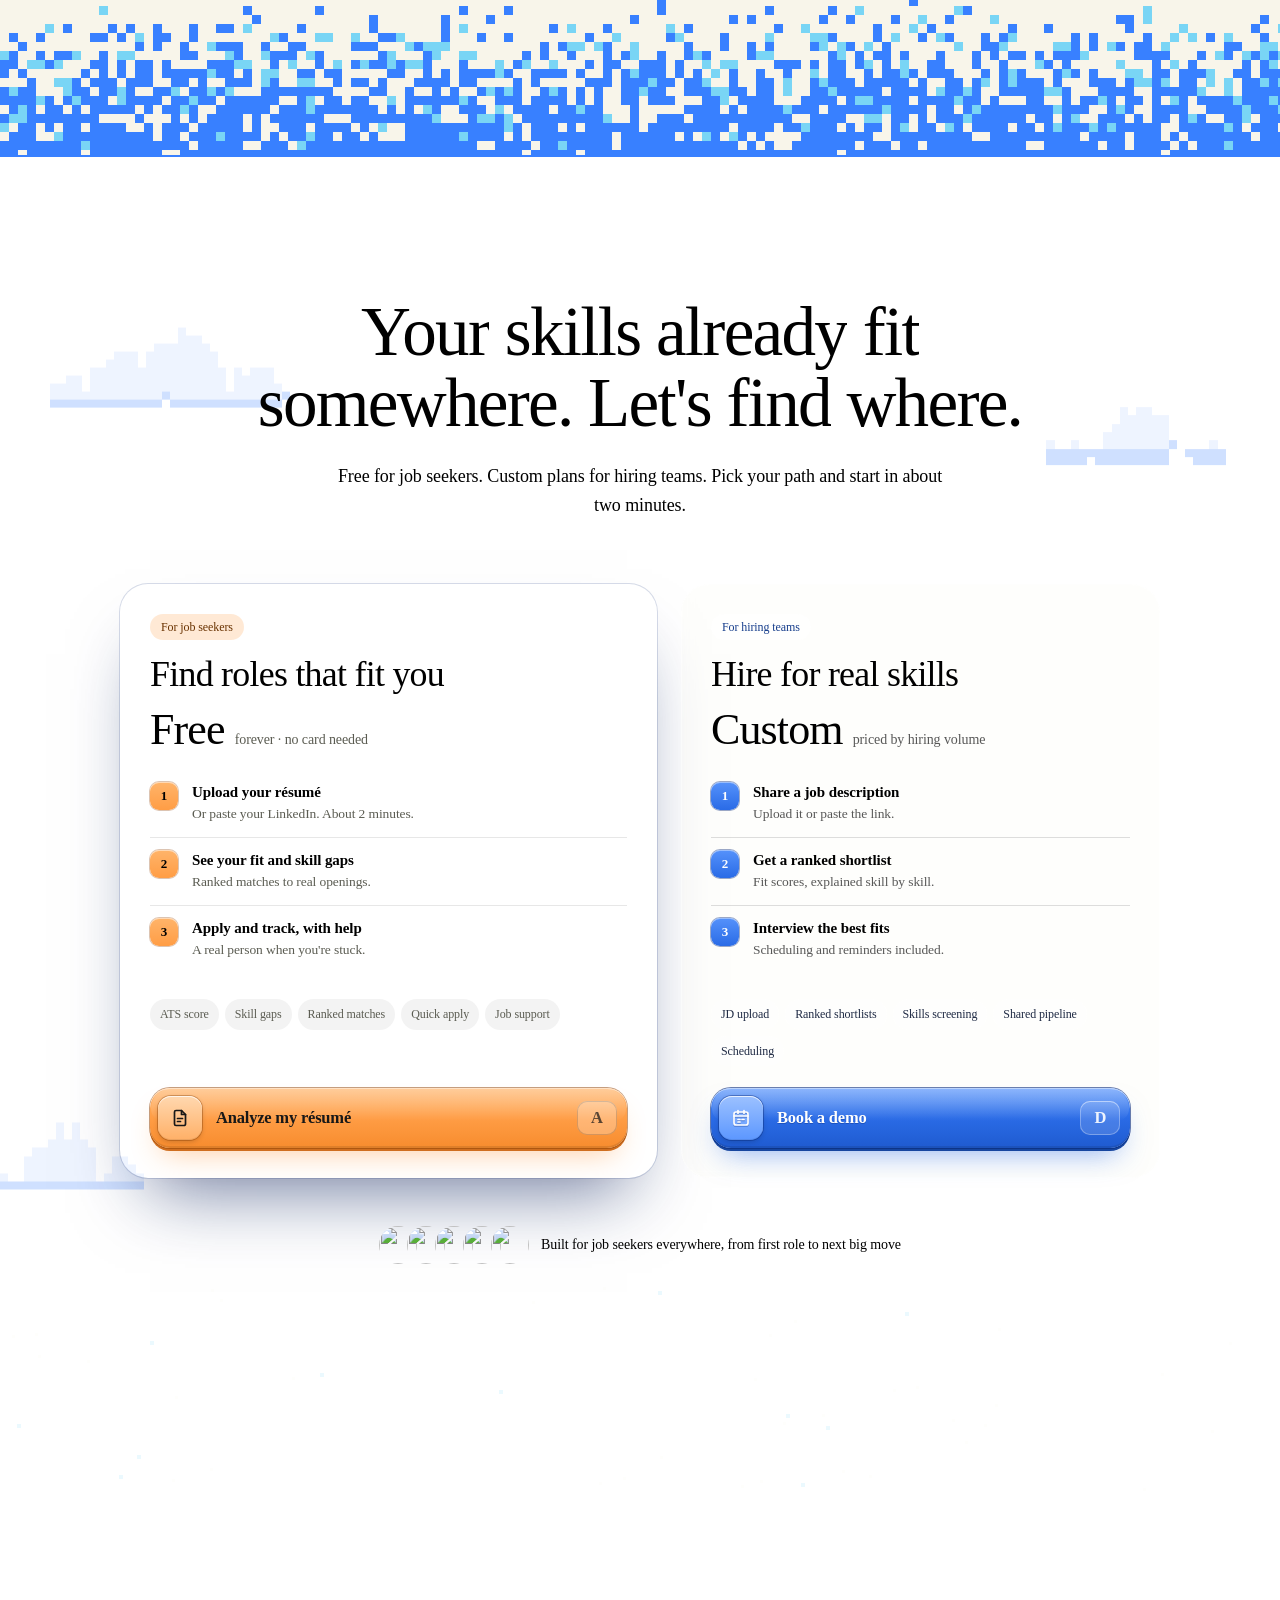
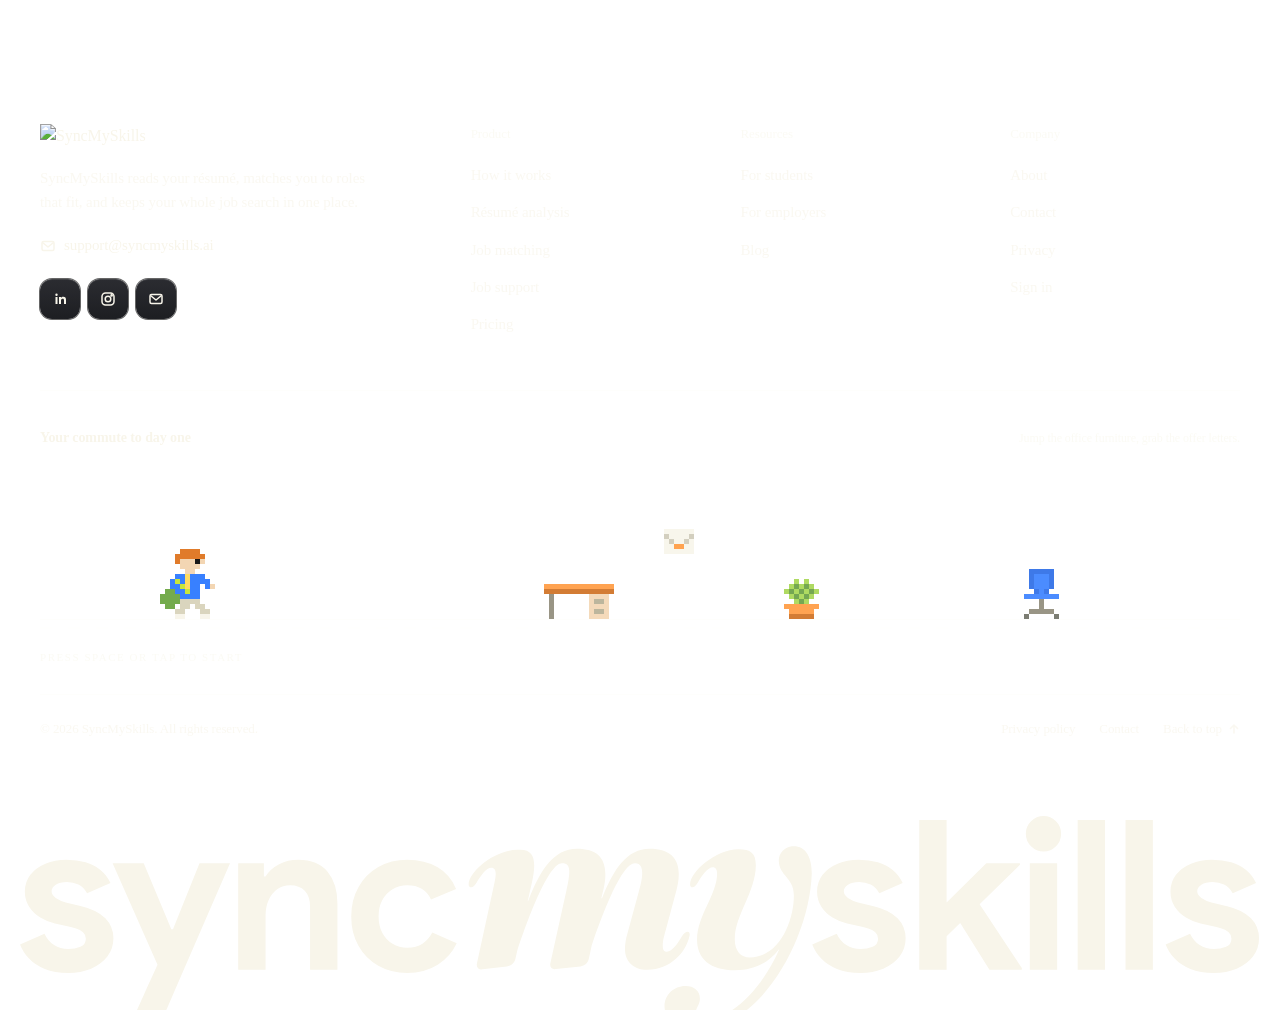
==== commit 48a360bd: "Hero: faces pop in around the headline with pixel ripples, centred first screen, no divider Co-Autho" ====
--- a/landing-page/index.html
+++ b/landing-page/index.html
@@ -180,13 +180,27 @@
 .ask-meta svg{width:14px;height:14px;color:var(--moss)}
 .ask-meta.msg{color:var(--ink);font-weight:500}
 .ask-meta.err{color:#9A3C00}
-.float-who{position:absolute;z-index:1;display:flex;flex-direction:column;align-items:center;gap:10px;pointer-events:none}
-.float-who.l{left:clamp(24px,6vw,96px);top:58%}
-.float-who.r{right:clamp(24px,6vw,96px);top:42%}
-.float-who .tagx{display:flex;align-items:center;gap:6px;background:var(--white);border:1px solid var(--line);border-radius:var(--r-sm);padding:6px 10px;font-size:12px;font-weight:500;box-shadow:var(--sh-md);transition:opacity .35s,transform .35s var(--ease)}
-.float-who .tagx em{font-style:normal;color:var(--muted);font-weight:400}
-.float-who .tagx.swap{opacity:0;transform:translateY(4px)}
-.float-who .ava{--s:64px;box-shadow:0 0 0 4px var(--paper),0 0 0 6px rgba(56,128,255,.45),0 0 0 14px rgba(56,128,255,.1);transition:opacity .35s}
+/* hero crowd: faces pop in around the headline (pattern from unfair.so) */
+.crowd{position:absolute;inset:0;z-index:1;pointer-events:none}
+.cw{position:absolute;transform:translate(-50%,-50%)}
+.cw-in{position:relative;display:block;animation:cw-in .42s cubic-bezier(.22,.98,.3,1.25) both}
+.cw-in.out{animation:cw-out .3s cubic-bezier(.4,0,1,1) both}
+.cw img{display:block;width:48px;height:48px;border-radius:50%;object-fit:cover;object-position:50% 30%;background:var(--sand);box-shadow:0 0 0 3px #fff,0 6px 16px rgba(24,60,160,.16)}
+.cw-ping{position:absolute;inset:0;border-radius:50%;border:2px solid var(--blue);opacity:0;animation:cw-ping .9s cubic-bezier(.2,.7,.3,1) forwards}
+.cw-chip{position:absolute;left:50%;bottom:100%;margin-bottom:12px;display:flex;align-items:center;gap:6px;height:28px;padding:0 11px;border-radius:999px;background:#fff;border:1px solid var(--line);box-shadow:0 6px 16px rgba(0,0,0,.06);font-size:13px;line-height:1;color:var(--muted);white-space:nowrap;opacity:0;transform:translateX(-50%);animation:cw-chip 2.4s cubic-bezier(.2,.8,.2,1) .12s forwards}
+.cw-chip i{width:6px;height:6px;border-radius:50%;background:var(--moss);flex:none}
+.cw-chip b{font-weight:600;color:var(--ink)}
+@keyframes cw-in{0%{opacity:0;transform:translateY(8px) scale(.6)}100%{opacity:1;transform:none}}
+@keyframes cw-out{100%{opacity:0;transform:translateY(-6px) scale(.85)}}
+@keyframes cw-ping{0%{opacity:.6;transform:scale(1)}100%{opacity:0;transform:scale(2.1)}}
+@keyframes cw-chip{0%{opacity:0;transform:translate(-50%,6px) scale(.85)}12%,80%{opacity:1;transform:translate(-50%,0)}100%{opacity:0;transform:translate(-50%,-6px)}}
+@media (max-width:999px){.crowd{display:none}}
+/* first screen: content centred, company strip at the bottom */
+@media (min-width:761px){
+  .hero{min-height:100vh;min-height:100svh;padding-top:68px}
+  .hero-in{display:flex;flex-direction:column;justify-content:center;padding-top:40px;padding-bottom:48px}
+  .hero-in>.ask{width:100%}
+}
 @keyframes mq{to{transform:translateX(-50%)}}
 
 /* dither bands */
@@ -565,7 +579,7 @@
 /* =========================================================
    Logo + roles marquee
    ========================================================= */
-.trust{position:relative;margin-top:clamp(56px,8vh,96px);padding:28px 0 36px;border-top:1px solid var(--line)}
+.trust{position:relative;margin-top:0;padding:8px 0 36px}
 .trust .cap{text-align:center;font-size:13px;font-weight:500;color:var(--muted);margin-bottom:18px}
 .trust .cap b{color:var(--ink);font-weight:600}
 .lane{overflow:hidden;-webkit-mask-image:linear-gradient(90deg,transparent,#000 8%,#000 92%,transparent);mask-image:linear-gradient(90deg,transparent,#000 8%,#000 92%,transparent)}
@@ -897,7 +911,6 @@
   .bx-big{grid-template-columns:1fr}
   .bx-row{grid-template-columns:1fr}
   .plans{grid-template-columns:1fr;max-width:560px}
-  .float-who{display:none}
 }
 @media (max-width:760px){
   .job .co{width:54px!important}
@@ -1114,10 +1127,9 @@
       <span><svg viewBox="0 0 16 16" fill="none" stroke="currentColor" stroke-width="2" stroke-linecap="round" stroke-linejoin="round"><path d="M3 8.5l3 3 7-7"/></svg>Report in about 2 minutes</span>
     </div>
   </div>
-  <div class="float-who l" id="whoL" aria-hidden="true"><div class="tagx"><span class="dot"></span><span class="nm">Meera</span> <em>matched</em></div><img class="ava" src="/photos/people/meera.jpg" alt="" width="128" height="128" fetchpriority="high"></div>
-  <div class="float-who r" id="whoR" aria-hidden="true"><div class="tagx"><span class="dot"></span><span class="nm">Kabir</span> <em>shortlisted</em></div><img class="ava" src="/photos/people/kabir.jpg" alt="" width="128" height="128" fetchpriority="high"></div>
+  <div class="crowd" id="crowd" aria-hidden="true"></div>
   <div class="trust">
-    <p class="cap">Job seekers get matched to roles at teams like <b>Google, Microsoft and Deloitte</b></p>
+    <p class="cap">Our users get matched to roles at teams like <b>Google, Microsoft and Deloitte</b></p>
     <div class="lane" aria-label="Companies"><div class="track" id="logoTrack"></div></div>
     <div class="lane rev" aria-hidden="true"><div class="track" id="roleTrack"></div></div>
   </div>
@@ -1421,26 +1433,55 @@
 /* keyboard shortcuts shown on the 3D buttons */
 addEventListener('keydown',function(e){if(e.metaKey||e.ctrlKey||e.altKey||e.repeat)return;var t=document.activeElement&&document.activeElement.tagName;if(/^(INPUT|TEXTAREA|SELECT)$/.test(t))return;var k=(e.key||'').toLowerCase();if(k!=='a'&&k!=='d'&&k!=='f')return;var vis=$$('.cbtn[data-k="'+k+'"]').filter(function(b){var r=b.getBoundingClientRect();return r.bottom>0&&r.top<innerHeight&&r.width>0});if(!vis.length)return;e.preventDefault();vis[0].classList.add('kpress');setTimeout(function(){location.href=vis[0].href},140)});
 
-/* floating hero tags */
-var flt=[['Meera','matched','meera'],['Aarav','shortlisted','aarav'],['Ishita','got an interview','ishita'],['Rohan','matched','rohan'],['Kabir','applied','kabir'],['Sana','matched','sana']],fi=0;
-function cycleWho(el,off){var t=el.querySelector('.tagx'),a=el.querySelector('.ava');setInterval(function(){if(document.hidden)return;t.classList.add('swap');a.style.opacity=.2;setTimeout(function(){var f=flt[(fi+off)%flt.length];t.querySelector('.nm').textContent=f[0];t.querySelector('em').textContent=f[1];a.src='/photos/people/'+f[2]+'.jpg';t.classList.remove('swap');a.style.opacity=1},350)},3600)}
-flt.forEach(function(f){var im=new Image();im.src='/photos/people/'+f[2]+'.jpg'});
-if(!RM){cycleWho($('#whoL'),0);cycleWho($('#whoR'),3);setInterval(function(){fi++},3600)}
-
-/* hero pixel field */
+/* hero: faces pop in around the headline, each sends a pixel ripple across the field */
 (function(){
-  var c=$('#heroFx'),x=c.getContext('2d'),W,H,P=[],run=true,G=6;
-  var pal=['56,128,255','121,213,245','255,153,63','103,158,65'];
+  var hero=$('.hero'),c=$('#heroFx'),x=c.getContext('2d'),crowd=$('#crowd'),W=0,H=0,G=6,run=true,looping=false,R=[],dust=[],live=[];
+  var PPL=[['Meera','matched','meera'],['Aarav','shortlisted','aarav'],['Ishita','got an interview','ishita'],['Rohan','got an offer','rohan'],['Kabir','applied','kabir'],['Sana','matched','sana'],['Neha','shortlisted','neha'],['Priya','got an offer','priya']];
+  PPL.forEach(function(p){var im=new Image();im.src='/photos/people/'+p[2]+'.jpg'});
+  function hash(a,b,k){var h=Math.sin(a*127.1+b*311.7+k*74.7)*43758.5453;return h-Math.floor(h)}
   function size(){W=c.offsetWidth;H=c.offsetHeight;c.width=Math.round(W*DPR);c.height=Math.round(H*DPR);x.setTransform(DPR,0,0,DPR,0,0);
-    P=[];var small=W<1081,N=small?0:200;
-    var cs=small?[[.5,.97,.55]]:[[.1,.64,1],[.9,.4,1]];
-    for(var i=0;i<N;i++){var cl=cs[i%cs.length];P.push({cx:cl[0],cy:cl[1],a:Math.random()*6.28,r:(36+Math.random()*120)*cl[2],s:(.0012+Math.random()*.0035)*(Math.random()<.5?-1:1),e:.5+Math.random()*.35,col:pal[i%pal.length],al:.12+Math.random()*.45})}}
-  function draw(){x.clearRect(0,0,W,H);
-    for(var i=0;i<P.length;i++){var p=P[i];if(!RM)p.a+=p.s;var px=p.cx*W+Math.cos(p.a)*p.r,py=p.cy*H+Math.sin(p.a)*p.r*p.e;
-      x.fillStyle='rgba('+p.col+','+p.al+')';x.fillRect(Math.round(px/G)*G,Math.round(py/G)*G,G-1,G-1)}
-    if(run&&!RM)requestAnimationFrame(draw)}
-  size();draw();addEventListener('resize',debounce(function(){size();if(RM)draw()},150));
-  inView(c,function(v){var w=run;run=v;if(v&&!w&&!RM)draw()});
+    dust=[];if(W<761)return;var n=Math.round(W*H/2600);
+    for(var i=0;i<n;i++){var px=Math.random()*W,py=Math.random()*H,e=Math.abs(px/W-.5)*2;if(Math.random()>Math.pow(e,1.8))continue;
+      dust.push({x:Math.floor(px/G)*G,y:Math.floor(py/G)*G,a:.04+Math.random()*.13,s:Math.random()*6.28,c:Math.random()<.78?'56,128,255':'121,213,245'})}}
+  function frame(t){x.clearRect(0,0,W,H);
+    for(var i=0;i<dust.length;i++){var d=dust[i];x.fillStyle='rgba('+d.c+','+(RM?d.a:d.a*(.55+.45*Math.sin(t/1100+d.s)))+')';x.fillRect(d.x,d.y,G-1,G-1)}
+    for(var q=R.length-1;q>=0;q--){var r=R[q],p=(t-r.t0)/r.d;if(p>=1){R.splice(q,1);continue}if(p<=0)continue;
+      var e=1-Math.pow(1-p,2.2),rad=8+e*r.m,fade=Math.pow(1-p,1.3);
+      for(var k=0;k<3;k++){var rr=rad-k*G*1.2;if(rr<6)continue;var n=Math.max(10,Math.round(6.283*rr/G)),ring=Math.round(rr/G);
+        x.fillStyle='rgba('+r.c+','+(fade*(.42-k*.12)).toFixed(3)+')';
+        for(var j=0;j<n;j++){if(hash(r.id,ring+k*97,j)>.34)continue;var ang=j/n*6.283;
+          x.fillRect(Math.round((r.x+Math.cos(ang)*rr)/G)*G,Math.round((r.y+Math.sin(ang)*rr)/G)*G,G-1,G-1)}}}
+    if(run&&!RM){requestAnimationFrame(frame)}else looping=false}
+  function kick(){if(!looping&&run&&!RM){looping=true;requestAnimationFrame(frame)}}
+  function box(el){var rg=document.createRange();rg.selectNodeContents(el);var b=rg.getBoundingClientRect();return b.width?b:el.getBoundingClientRect()}
+  function place(){
+    var hr=hero.getBoundingClientRect(),tr=$('.trust').getBoundingClientRect(),blk=$$('.hero-in > *').map(function(el){var b=box(el);return{l:b.left-hr.left-64,t:b.top-hr.top-44,r:b.right-hr.left+64,b:b.bottom-hr.top+44}});
+    var hb=box($('.hero h1')),half=Math.max(hb.width,$('#ask').offsetWidth)/2+56,cx=W/2;var y0=150,y1=tr.top-hr.top-40;if(y1-y0<120)return null;
+    for(var i=0;i<60;i++){var px=44+Math.random()*(W-88),py=y0+Math.random()*(y1-y0),ok=Math.abs(px-cx)>half;
+      for(var k=0;k<blk.length&&ok;k++){var b=blk[k];if(px>b.l&&px<b.r&&py>b.t&&py<b.b)ok=false}
+      for(var m=0;m<live.length&&ok;m++){if(Math.hypot(live[m].x-px,live[m].y-py)<170)ok=false}
+      if(ok)return{x:px,y:py}}
+    return null}
+  function drop(o){var k=live.indexOf(o);if(k>-1)live.splice(k,1);if(o.el.parentNode)o.el.parentNode.removeChild(o.el)}
+  function spawn(){
+    if(!run||document.hidden||W<1000||live.length>=4)return;
+    var pos=place();if(!pos)return;
+    var pool=PPL.filter(function(p){return !live.some(function(l){return l.p===p})}),p=pool[Math.floor(Math.random()*pool.length)];
+    var el=document.createElement('div');el.className='cw';el.style.left=pos.x+'px';el.style.top=pos.y+'px';
+    el.innerHTML='<span class="cw-in"><span class="cw-ping"></span><img src="/photos/people/'+p[2]+'.jpg" alt="" width="96" height="96"><span class="cw-chip"><i></i><b>'+p[0]+'</b>'+p[1]+'</span></span>';
+    crowd.appendChild(el);var o={el:el,p:p,x:pos.x,y:pos.y};live.push(o);
+    if(RM)return;
+    var now=performance.now();
+    R.push({x:pos.x,y:pos.y,t0:now,d:2400,m:Math.min(300,W*.2),c:'56,128,255',id:Math.random()*999});
+    R.push({x:pos.x,y:pos.y,t0:now+420,d:2400,m:Math.min(220,W*.15),c:'121,213,245',id:Math.random()*999});
+    kick();
+    setTimeout(function(){el.firstChild.classList.add('out');setTimeout(function(){drop(o)},320)},4400+Math.random()*2800)}
+  function clearCrowd(){live.slice().forEach(drop);R=[]}
+  size();
+  if(RM){frame(0);setTimeout(function(){spawn();spawn();spawn()},300)}
+  else{kick();[350,900,1500].forEach(function(d){setTimeout(spawn,d)});setInterval(spawn,1250)}
+  addEventListener('resize',debounce(function(){size();clearCrowd();if(RM){frame(0);spawn();spawn();spawn()}},200));
+  inView(hero,function(v){run=v;if(v)kick()});
 })();
 
 /* dither bands (crisp, device-pixel aligned) */
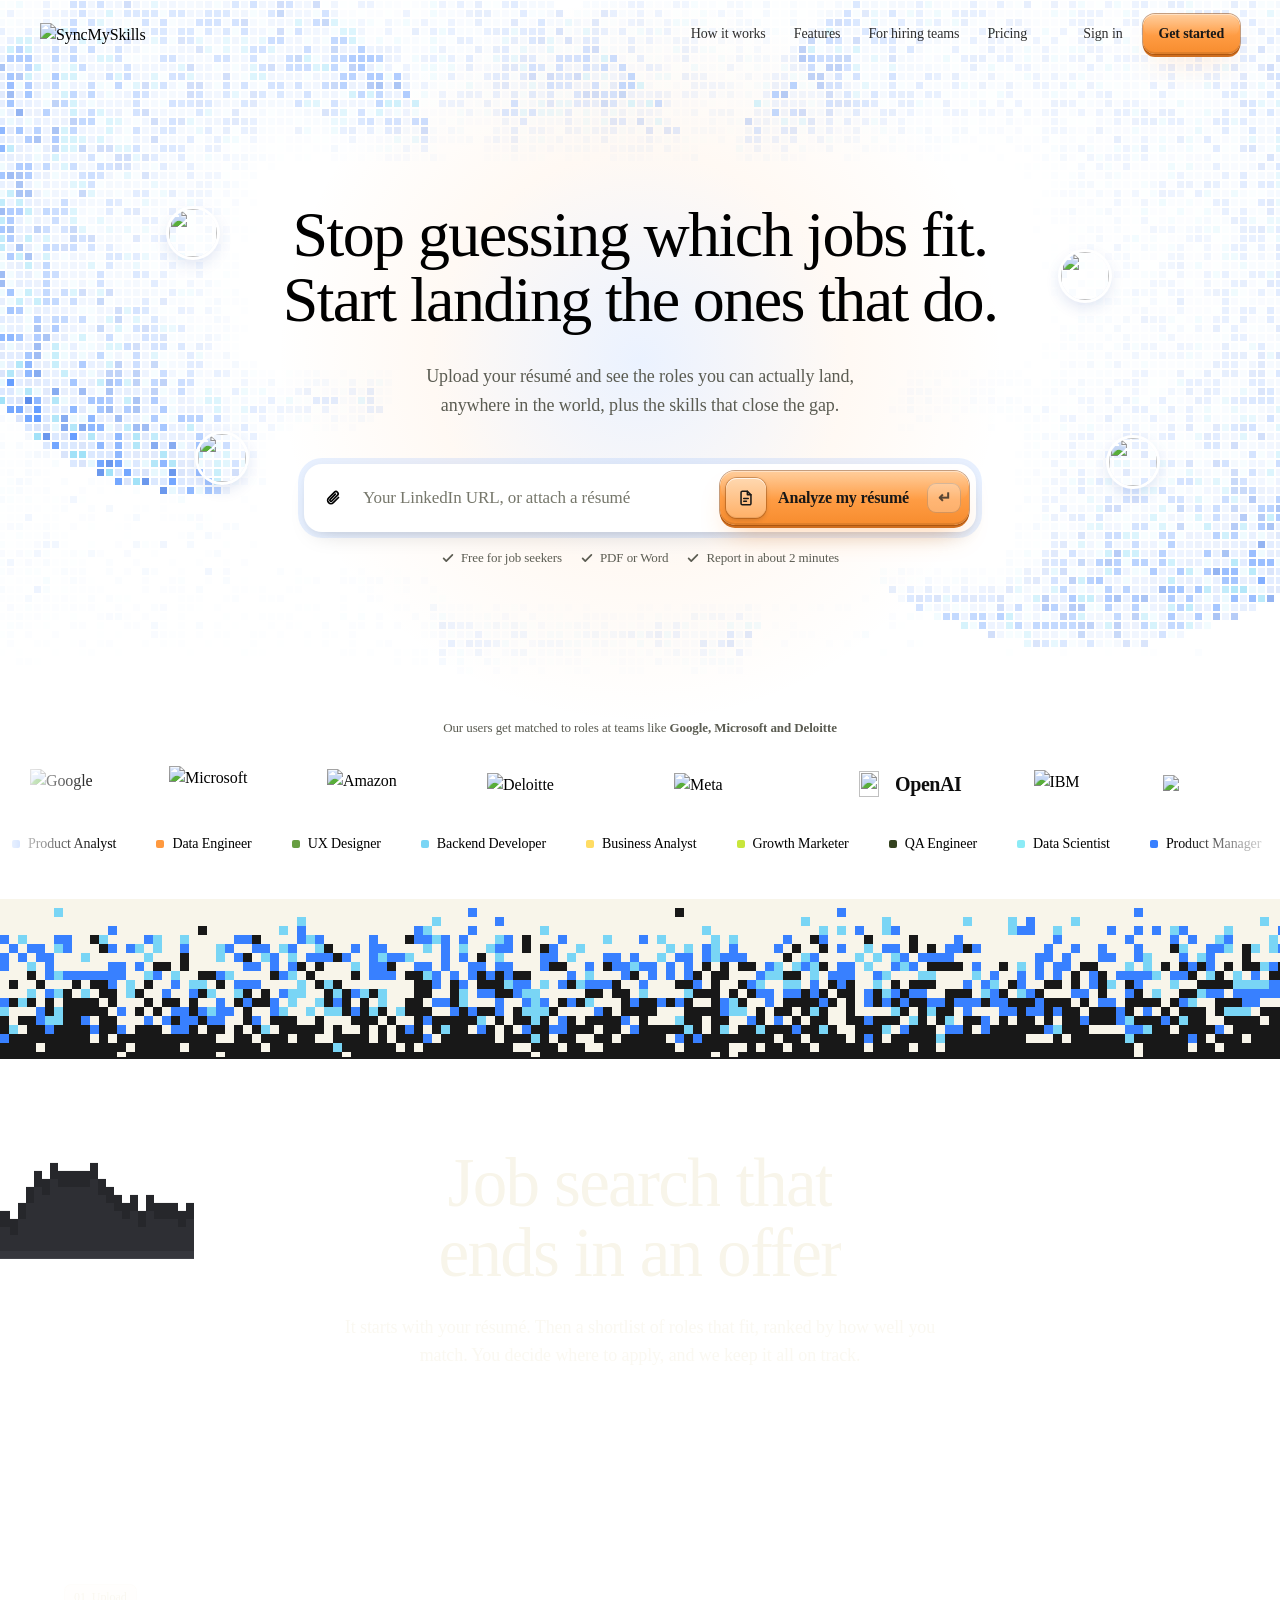
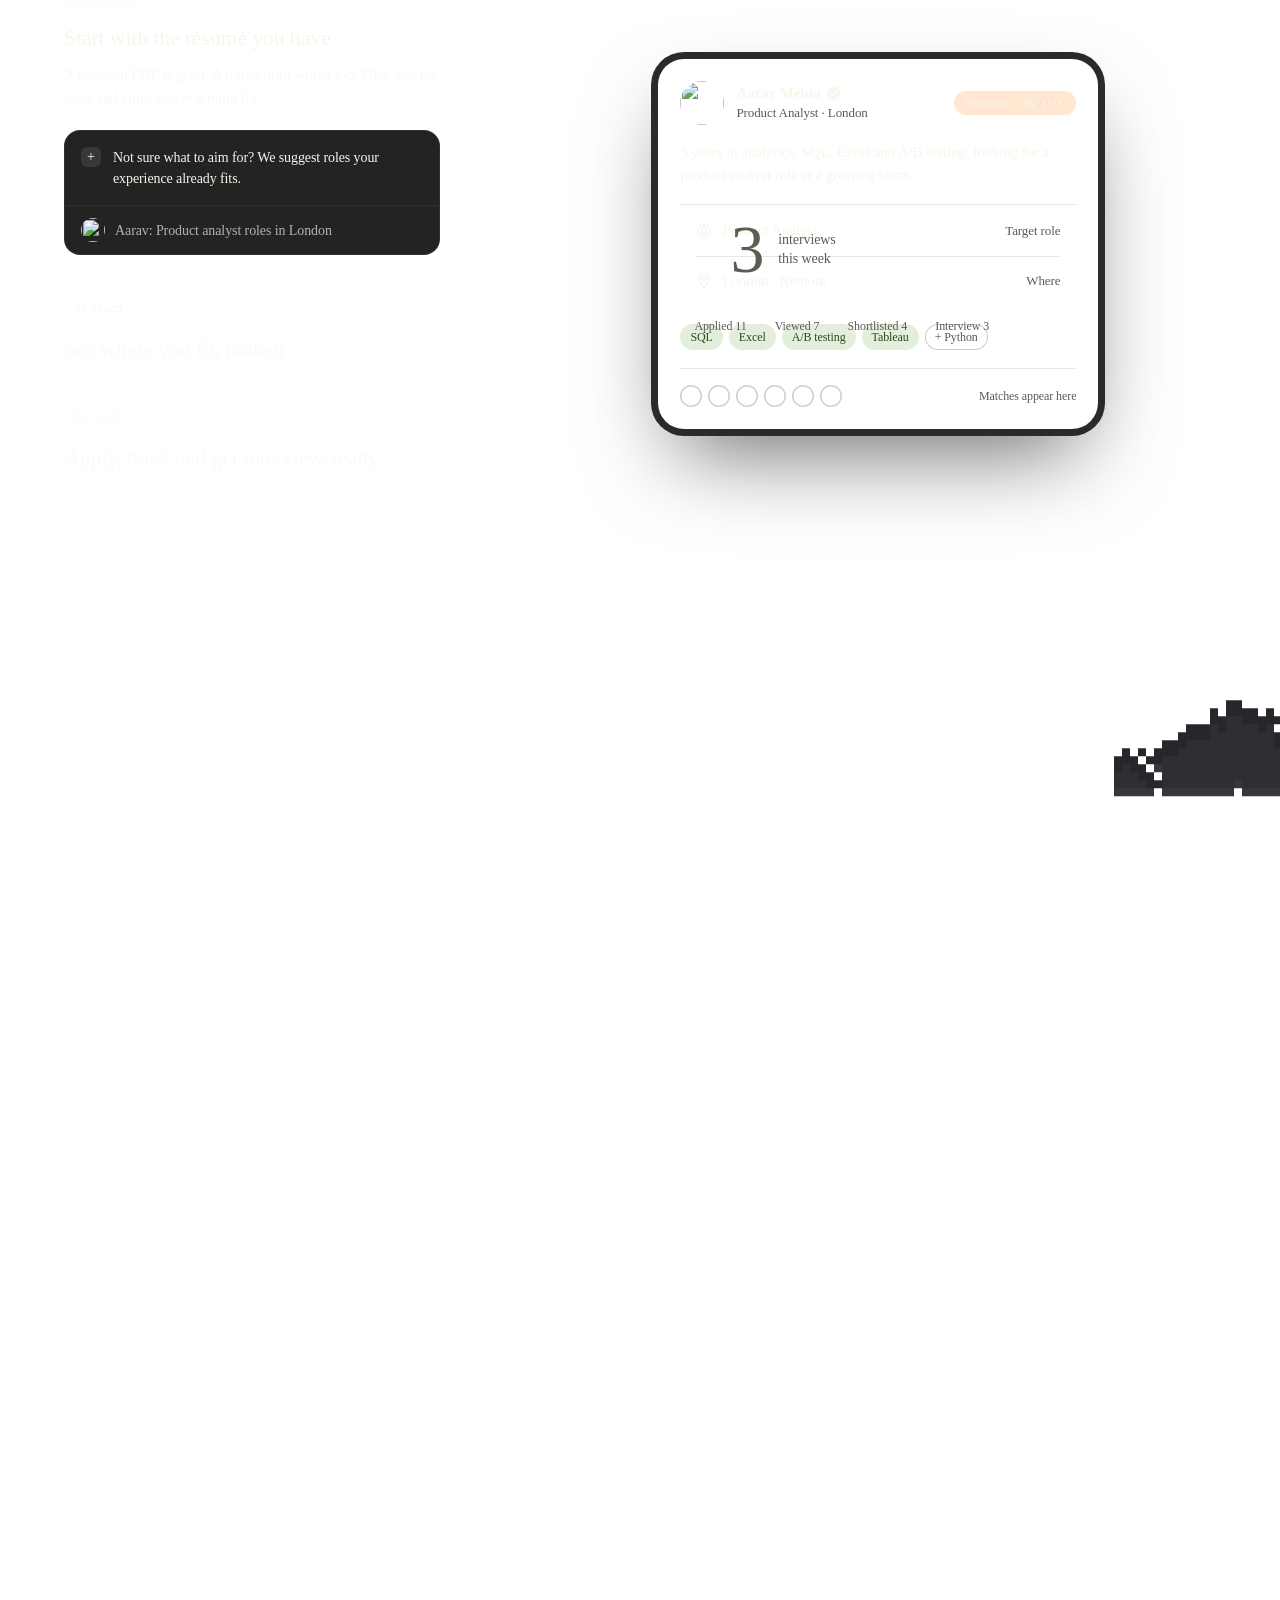
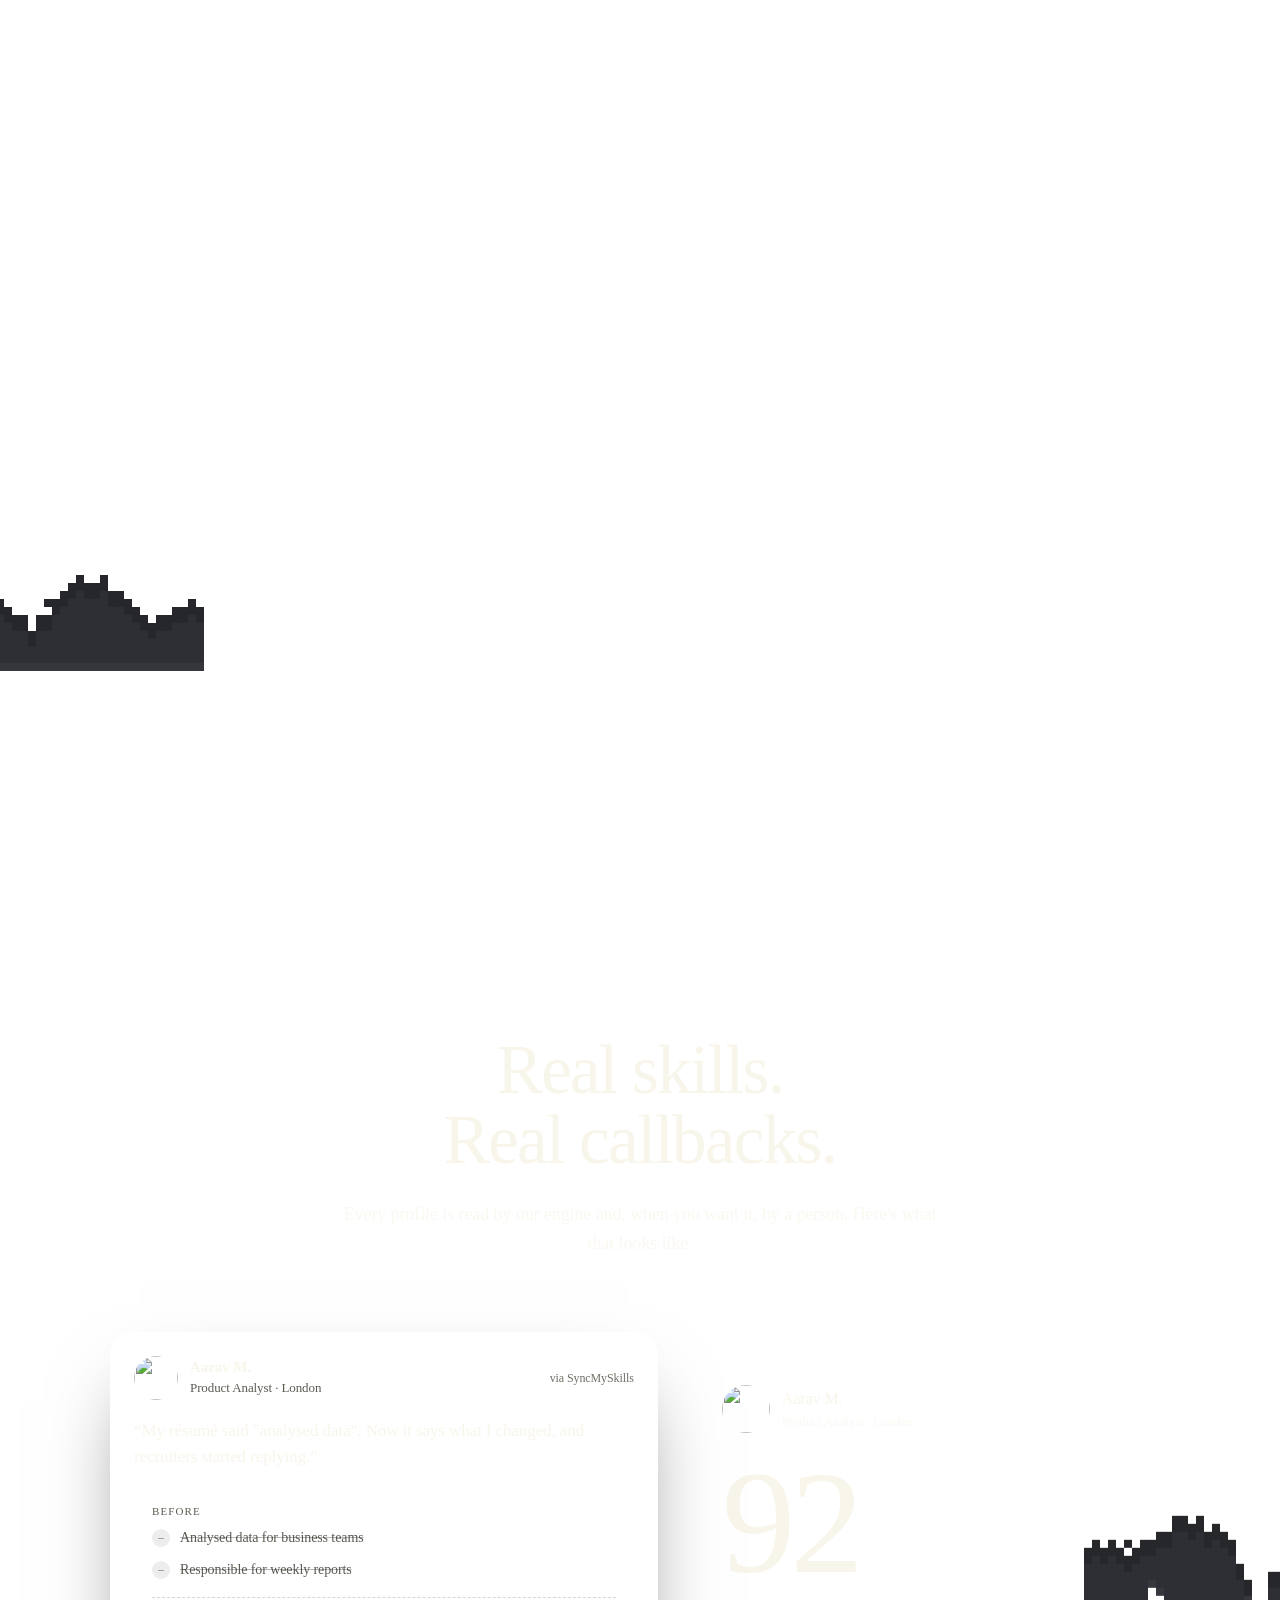
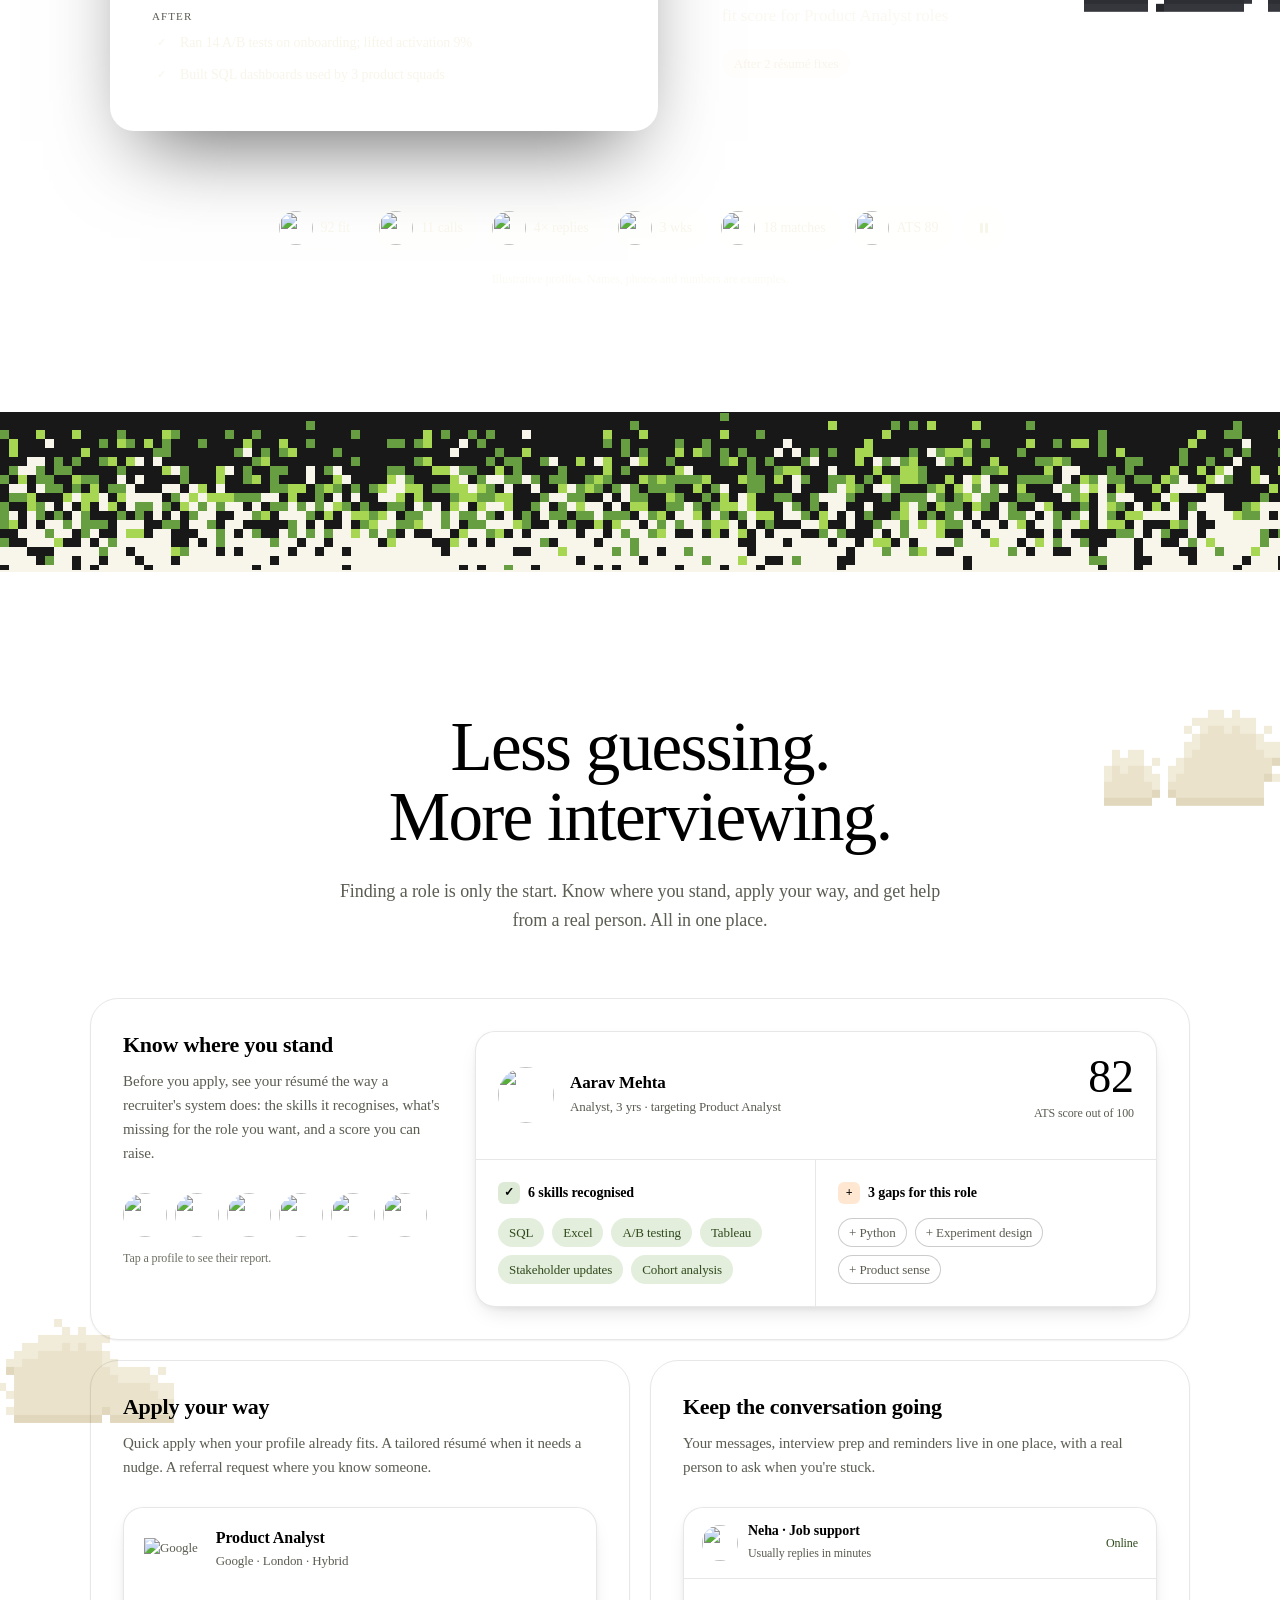
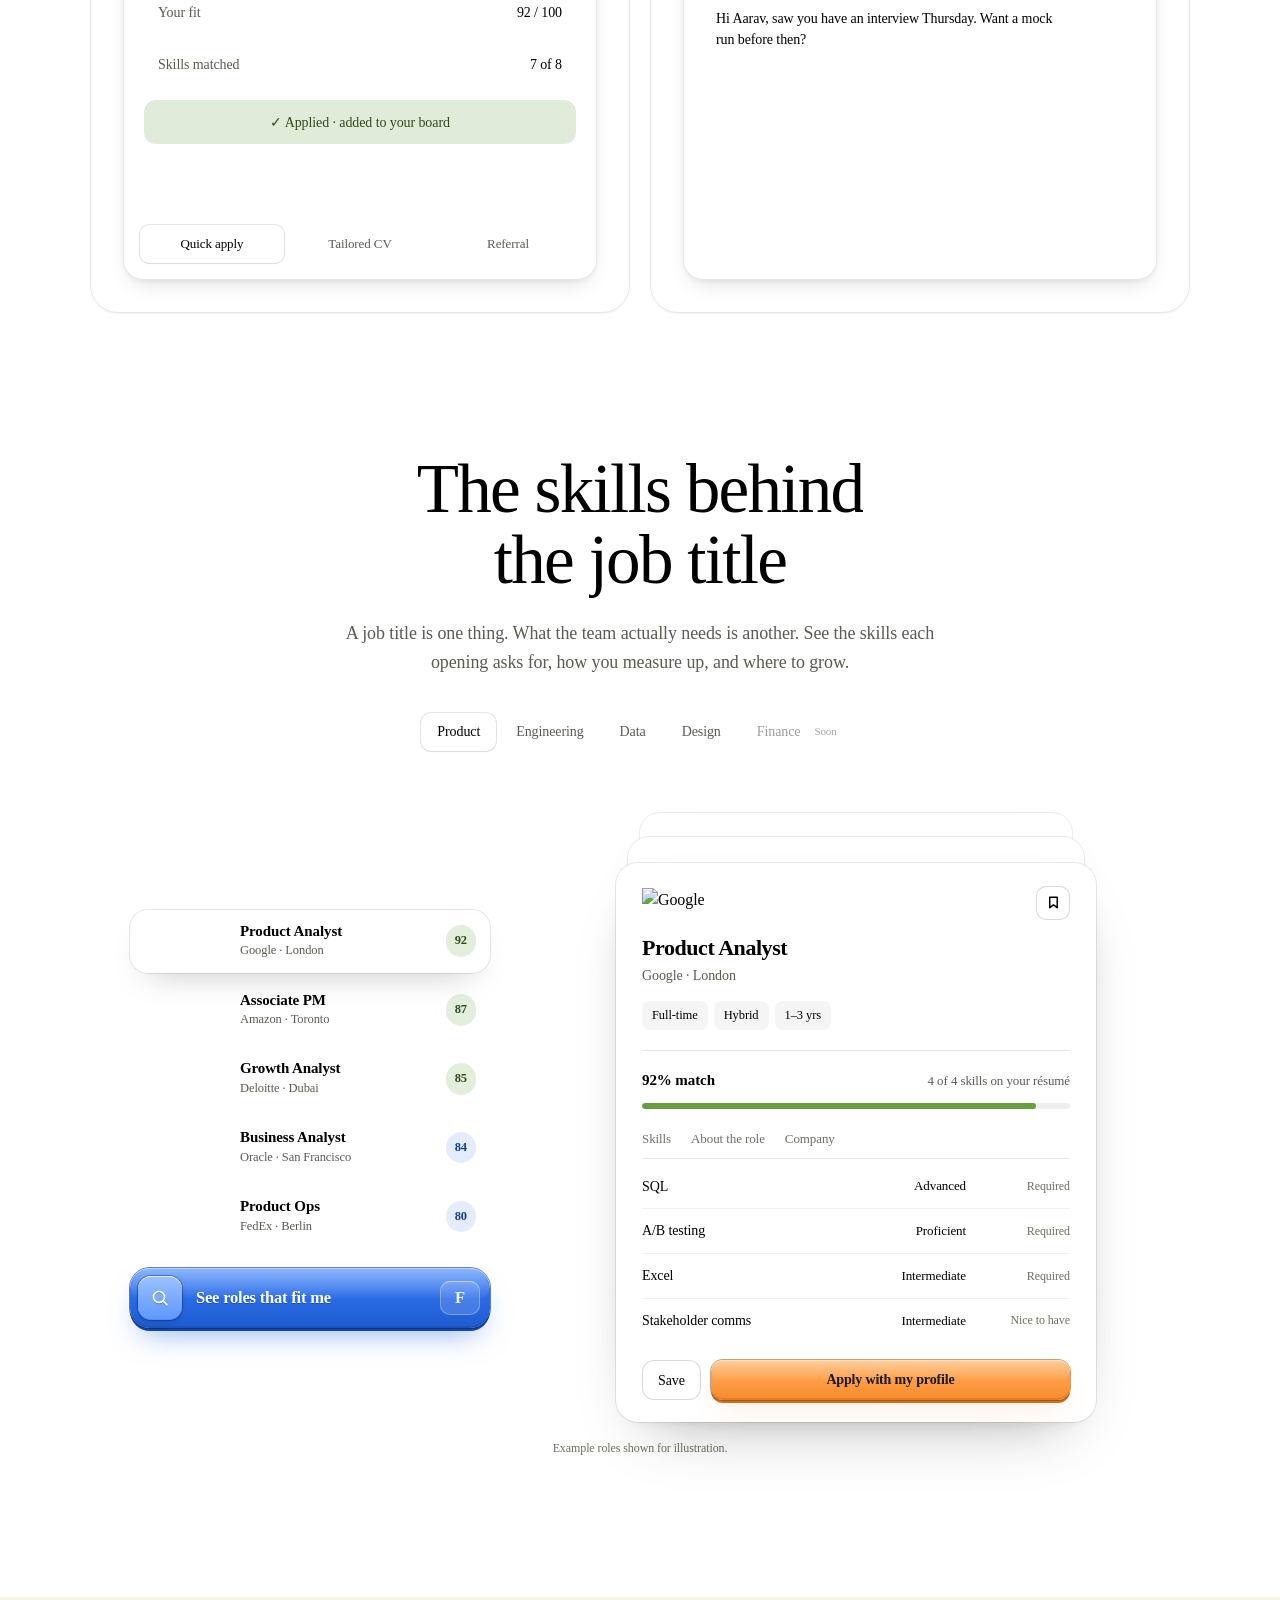
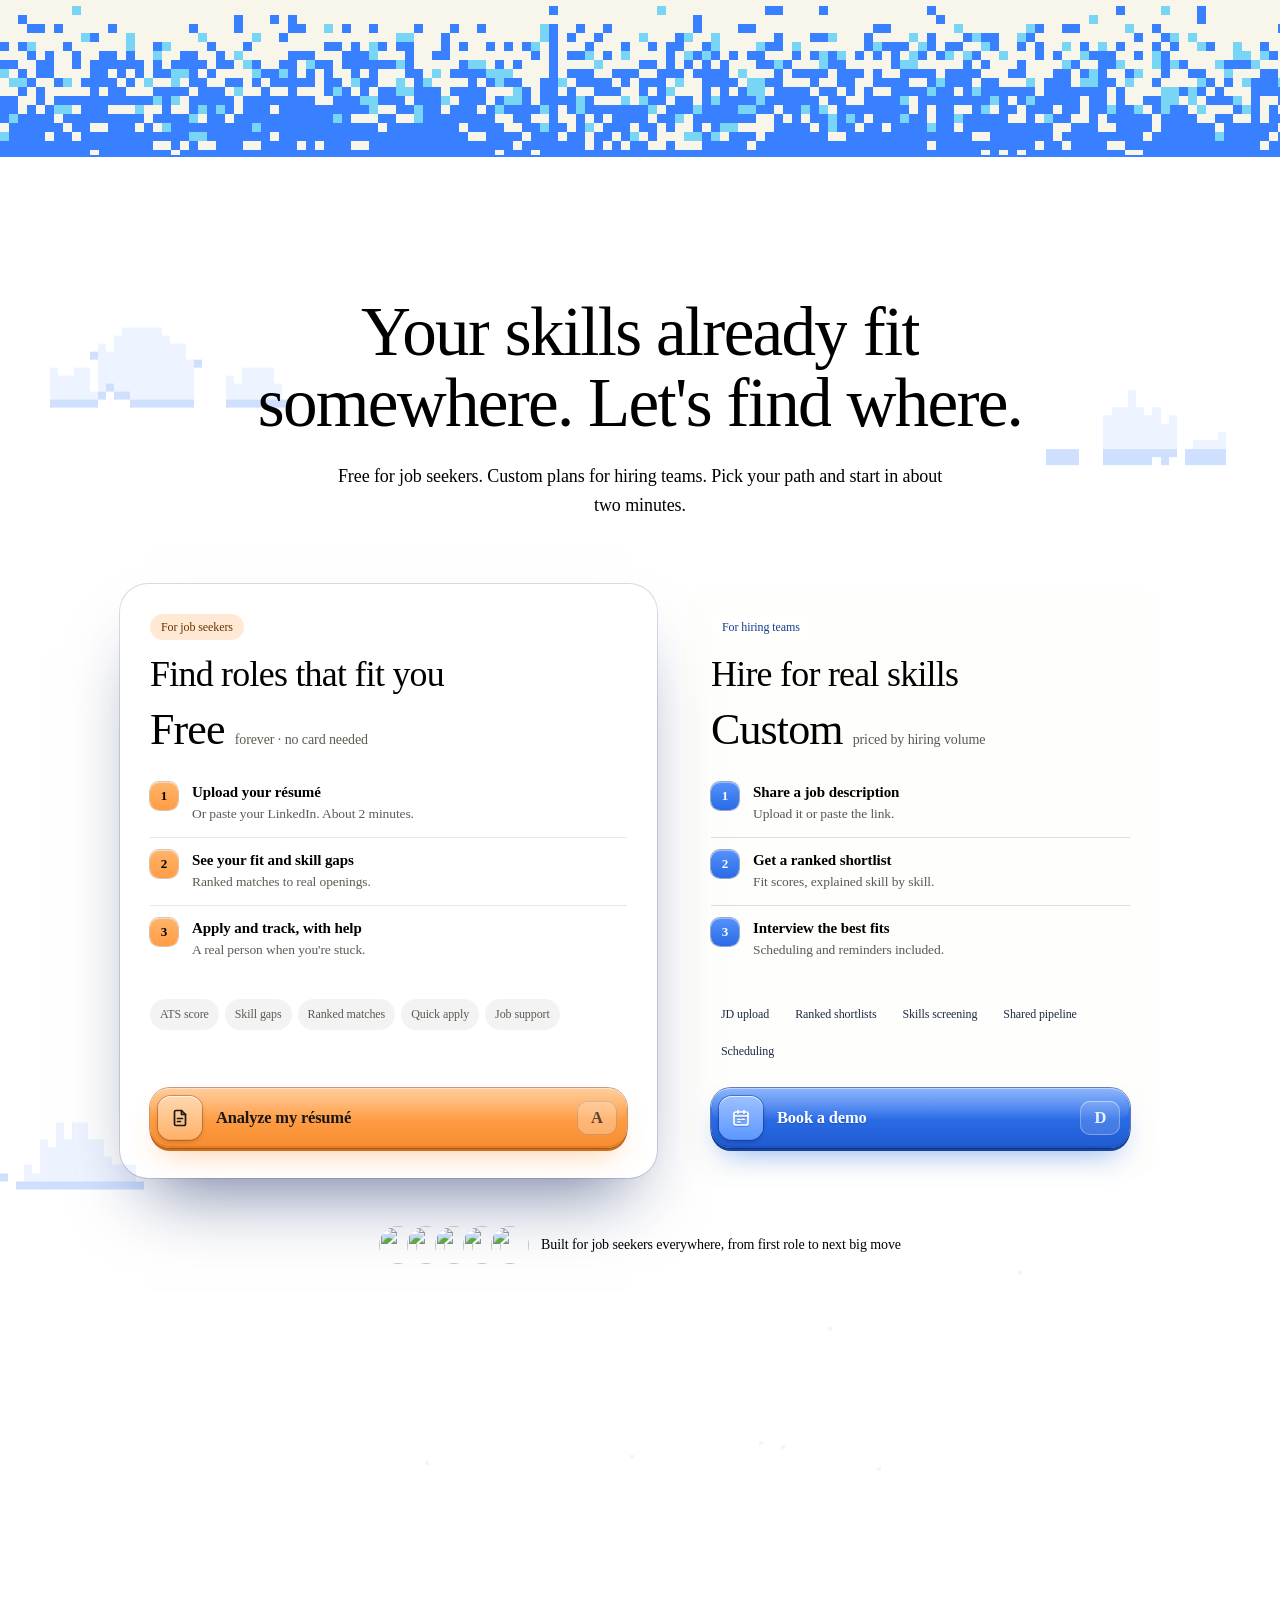
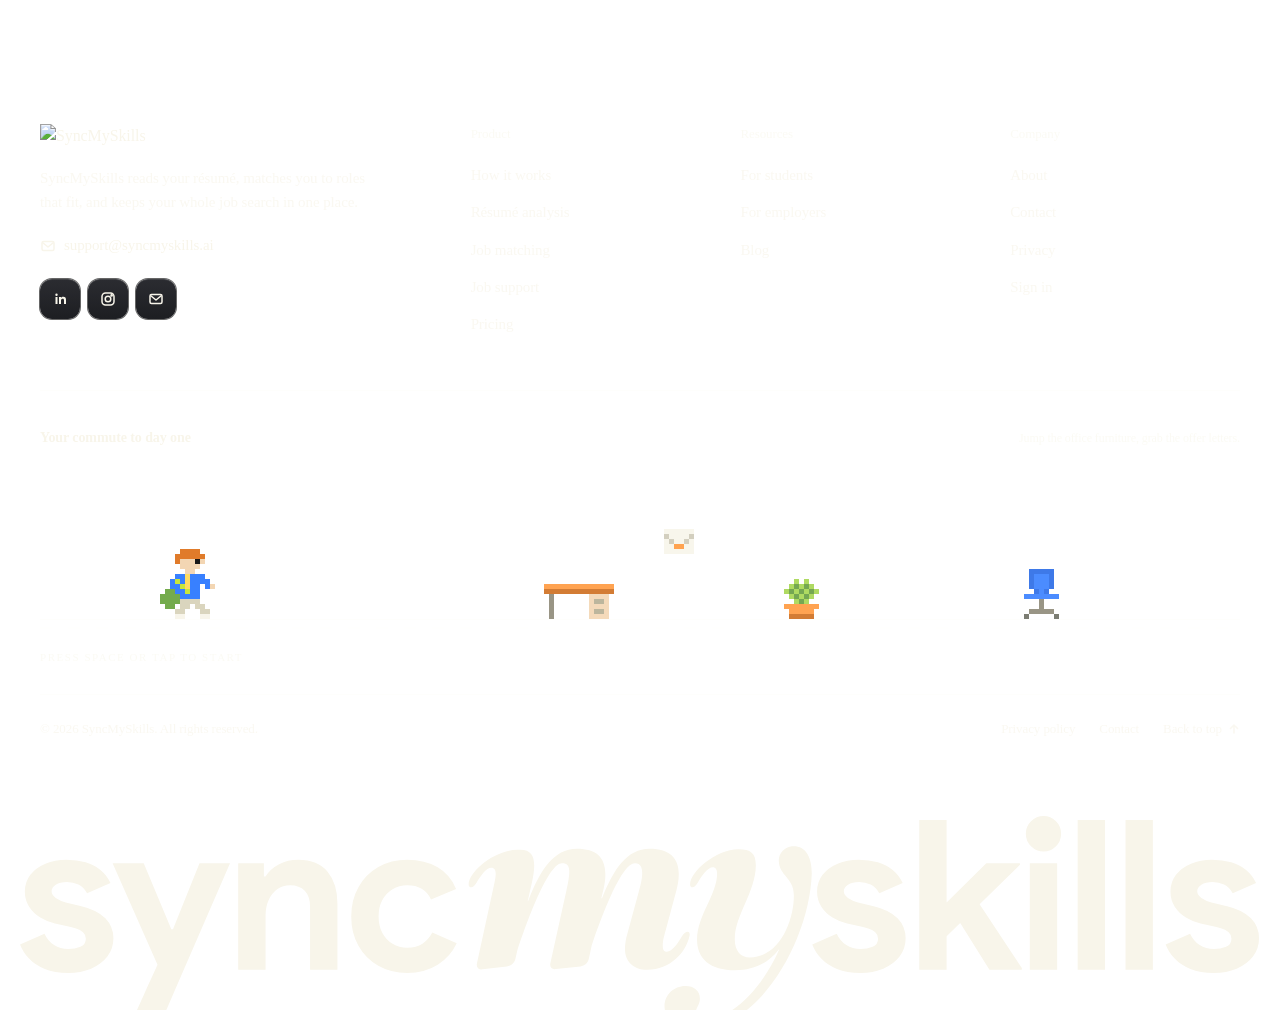
==== commit a71999e9: "Hero: unfair-style pixel ripple field, 12 new diverse portraits Co-Authored-By: Claude Opus 5.5 <nor" ====
--- a/landing-page/index.html
+++ b/landing-page/index.html
@@ -1433,55 +1433,110 @@
 /* keyboard shortcuts shown on the 3D buttons */
 addEventListener('keydown',function(e){if(e.metaKey||e.ctrlKey||e.altKey||e.repeat)return;var t=document.activeElement&&document.activeElement.tagName;if(/^(INPUT|TEXTAREA|SELECT)$/.test(t))return;var k=(e.key||'').toLowerCase();if(k!=='a'&&k!=='d'&&k!=='f')return;var vis=$$('.cbtn[data-k="'+k+'"]').filter(function(b){var r=b.getBoundingClientRect();return r.bottom>0&&r.top<innerHeight&&r.width>0});if(!vis.length)return;e.preventDefault();vis[0].classList.add('kpress');setTimeout(function(){location.href=vis[0].href},140)});
 
-/* hero: faces pop in around the headline, each sends a pixel ripple across the field */
+/* people shown around the hero headline: [name, what happened, photo] */
+window.HERO_PEOPLE=[['Maya','got an offer','maya'],['Jake','matched','jake'],['Lena','shortlisted','lena'],['Diego','got an interview','diego'],['Yuki','matched','yuki'],['Tom','got an offer','tom'],['Tobi','shortlisted','tobi'],['Camila','got an interview','camila'],['Min-jun','matched','minjun'],['Elsa','applied','elsa'],['Nour','got an offer','nour'],['Julien','shortlisted','julien'],['Meera','matched','meera'],['Kabir','got an interview','kabir'],['Sana','shortlisted','sana'],['Rohan','got an offer','rohan']];
+/* hero: pixel field + faces that pop in around the headline.
+   Each new face sends a ripple front across a grid of small squares, the way unfair.so does it:
+   the front lights ~42% of the cells it passes, the flash fades in ~0.2s, and a faint afterglow stays. */
 (function(){
-  var hero=$('.hero'),c=$('#heroFx'),x=c.getContext('2d'),crowd=$('#crowd'),W=0,H=0,G=6,run=true,looping=false,R=[],dust=[],live=[];
-  var PPL=[['Meera','matched','meera'],['Aarav','shortlisted','aarav'],['Ishita','got an interview','ishita'],['Rohan','got an offer','rohan'],['Kabir','applied','kabir'],['Sana','matched','sana'],['Neha','shortlisted','neha'],['Priya','got an offer','priya']];
+  var hero=$('.hero'),cv=$('#heroFx'),ctx=cv.getContext('2d'),crowd=$('#crowd');
+  var TONES=['#3880FF','#3880FF','#2A6BE6','#79D5F5'];
+  var STILL=RM||matchMedia('(max-width:679.98px)').matches;
+  var W=0,H=0,L=9,CS=7,cols=0,rows=0,N=0,X0,Y0,CX,CY,TONE,ER,EL,EN,EA,PH,MASK,ACT,nAct=0,BK,ORD,SEEN;
+  var RIP=[],clock=0,last=0,raf=0,vis=true,SPEED=520,ATT=900,MAXR=2000,F=.42;
+  function rng(seed){var t=seed>>>0;return function(){var e=t=t+0x6d2b79f5>>>0;e=Math.imul(e^e>>>15,1|e);e^=e+Math.imul(e^e>>>7,61|e);return((e^e>>>14)>>>0)/4294967296}}
+  function ss(e){return e*e*(3-2*e)}
+  function build(){
+    var dpr=Math.min(window.devicePixelRatio||1,2);W=hero.clientWidth;H=hero.clientHeight;if(!W||!H)return;
+    cv.width=Math.round(W*dpr);cv.height=Math.round(H*dpr);ctx.setTransform(dpr,0,0,dpr,0,0);
+    var big=W>=680,snap=function(v){return Math.round(v*dpr)/dpr};L=big?9:8;CS=Math.max(1/dpr,snap(L-2));
+    cols=Math.ceil(W/L);rows=Math.ceil(H/L);N=cols*rows;var ox=(W-cols*L)/2;
+    X0=new Float32Array(N);Y0=new Float32Array(N);CX=new Float32Array(N);CY=new Float32Array(N);TONE=new Uint8Array(N);
+    ER=new Float32Array(N);EL=new Float32Array(N);EN=new Float32Array(N);EA=new Float32Array(N);PH=new Float32Array(N);MASK=new Float32Array(N);
+    ACT=new Int32Array(N);BK=new Uint8Array(N);ORD=new Int32Array(N);SEEN=new Uint8Array(8*N);RIP=[];
+    var d=rng(0x1352889),u=rng(0x135288c);
+    for(var r=0;r<rows;r++)for(var c=0;c<cols;c++){var n=r*cols+c;X0[n]=snap(ox+c*L+1);Y0[n]=snap(r*L+1);CX[n]=X0[n]+CS/2;CY[n]=Y0[n]+CS/2;
+      TONE[n]=Math.floor(u()*TONES.length);var o=d(),h=d();ER[n]=o<.05?.04+1.2*o:0;EL[n]=h<.16?.06+.9*h:0;PH[n]=d()*Math.PI*2}
+    SPEED=big?520:330;ATT=Math.max(W,H)*(big?.6:.9);MAXR=Math.hypot(W,H);
+    if(STILL){var s=rng(7);for(var k=0;k<N;k++){EN[k]=EL[k]>0&&s()<.8?EL[k]*(.45+.55*s()):0}}
+    mask();
+  }
+  /* keep the field off the text, the form and the logo strip, and fade it at the top and bottom */
+  function mask(){
+    if(!N)return;var hr=cv.getBoundingClientRect(),Z=[],rg=document.createRange();
+    function add(r){if(r.width>0&&r.height>0)Z.push(r.left-hr.left+r.width/2,r.top-hr.top+r.height/2,r.width/2,r.height/2)}
+    function text(el){if(!el)return;var tw=document.createTreeWalker(el,NodeFilter.SHOW_TEXT);for(var t=tw.nextNode();t;t=tw.nextNode()){if(!t.textContent.trim())continue;rg.selectNodeContents(t);var rs=rg.getClientRects();for(var i=0;i<rs.length;i++)add(rs[i])}}
+    text($('.hero h1'));text($('.hero .lede'));add($('#ask').getBoundingClientRect());text($('#askMeta'));add($('.trust').getBoundingClientRect());
+    var big=W>=680,pad=big?26:14,fall=big?120:56,top=big?160:110,bot=big?220:150;nAct=0;
+    for(var e=0;e<N;e++){var x=CX[e],y=CY[e],l=1;
+      for(var k=0;k<Z.length;k+=4){var a=Math.abs(x-Z[k])-Z[k+2],o=Math.abs(y-Z[k+1])-Z[k+3],s=(a>0||o>0?Math.sqrt(Math.max(a,0)*Math.max(a,0)+Math.max(o,0)*Math.max(o,0)):Math.max(a,o))-pad;
+        if(s<=0){l=0;break}if(s<fall)l=Math.min(l,ss(s/fall))}
+      l*=(.3+.7*ss(Math.min(1,y/top)))*ss(Math.min(1,Math.max(0,(H-y)/bot)));MASK[e]=l;if(l>.02)ACT[nAct++]=e}
+    if(STILL)draw();
+  }
+  function ripple(x,y,amp){
+    if(STILL||!N)return;var slot=-1,old=0;for(var i=0;i<8;i++){if(!RIP[i]){slot=i;break}if(RIP[i].at<RIP[old].at)old=i}
+    if(slot<0)slot=old;RIP[slot]={x:x,y:y,at:clock,amp:amp||1};SEEN.fill(0,slot*N,(slot+1)*N)}
+  function step(dt){
+    var ka=Math.exp(-dt/190),kn=Math.exp(-dt/25000),i,n;
+    for(i=0;i<nAct;i++){n=ACT[i];EA[n]*=ka;EN[n]*=kn}
+    for(var s=0;s<8;s++){var R=RIP[s];if(!R)continue;var rad=(clock-R.at)*SPEED/1000;if(rad>MAXR){RIP[s]=null;continue}
+      var r2=rad*rad,base=s*N;
+      for(i=0;i<nAct;i++){n=ACT[i];if(SEEN[base+n])continue;var dx=CX[n]-R.x,dy=CY[n]-R.y,q=dx*dx+dy*dy;if(q>r2)continue;SEEN[base+n]=1;
+        var d=R.amp*Math.exp(-Math.sqrt(q)/ATT);
+        if(Math.random()<F){if(d>EA[n])EA[n]=d;if(EL[n]>0)EN[n]=Math.min(EL[n],EN[n]+.07*d)}else if(.25*d>EA[n])EA[n]=.25*d}}
+  }
+  var CNT=new Int32Array(25),OFF=new Int32Array(26);
+  function draw(){
+    ctx.clearRect(0,0,W,H);if(!nAct)return;var t=STILL?1:Math.min(1,clock/1000),i,n,c;CNT.fill(0);
+    for(i=0;i<nAct;i++){n=ACT[i];var tw=STILL?1:.72+.28*Math.sin(.0014*clock+PH[n]),o=(ER[n]*t+EN[n])*tw,v=MASK[n]*(EA[n]>o?EA[n]:o);
+      c=v<=0?0:Math.min(24,Math.round(24*Math.sqrt(v)));BK[i]=c;CNT[c]++}
+    OFF[1]=0;for(c=1;c<24;c++)OFF[c+1]=OFF[c]+CNT[c];var P=OFF.slice();
+    for(i=0;i<nAct;i++){c=BK[i];if(c)ORD[P[c]++]=ACT[i]}
+    for(c=1;c<=24;c++){var a=OFF[c],b=a+CNT[c];if(a===b)continue;ctx.globalAlpha=(c/24)*(c/24);
+      for(var tn=0;tn<TONES.length;tn++){if(tn&&TONES[tn]===TONES[tn-1])continue;ctx.fillStyle=TONES[tn];ctx.beginPath();
+        for(var j=a;j<b;j++){n=ORD[j];if(TONES[TONE[n]]!==TONES[tn])continue;ctx.rect(X0[n],Y0[n],CS,CS)}ctx.fill()}}
+    ctx.globalAlpha=1}
+  function loop(ts){raf=0;var dt=last?Math.min(50,ts-last):16;last=ts;clock+=dt;step(dt);draw();if(vis&&!document.hidden)raf=requestAnimationFrame(loop)}
+  function play(){if(STILL||raf||!vis||document.hidden)return;last=0;raf=requestAnimationFrame(loop)}
+  function stop(){cancelAnimationFrame(raf);raf=0}
+
+  /* faces */
+  var live=[];
+  var PPL=window.HERO_PEOPLE||[];
   PPL.forEach(function(p){var im=new Image();im.src='/photos/people/'+p[2]+'.jpg'});
-  function hash(a,b,k){var h=Math.sin(a*127.1+b*311.7+k*74.7)*43758.5453;return h-Math.floor(h)}
-  function size(){W=c.offsetWidth;H=c.offsetHeight;c.width=Math.round(W*DPR);c.height=Math.round(H*DPR);x.setTransform(DPR,0,0,DPR,0,0);
-    dust=[];if(W<761)return;var n=Math.round(W*H/2600);
-    for(var i=0;i<n;i++){var px=Math.random()*W,py=Math.random()*H,e=Math.abs(px/W-.5)*2;if(Math.random()>Math.pow(e,1.8))continue;
-      dust.push({x:Math.floor(px/G)*G,y:Math.floor(py/G)*G,a:.04+Math.random()*.13,s:Math.random()*6.28,c:Math.random()<.78?'56,128,255':'121,213,245'})}}
-  function frame(t){x.clearRect(0,0,W,H);
-    for(var i=0;i<dust.length;i++){var d=dust[i];x.fillStyle='rgba('+d.c+','+(RM?d.a:d.a*(.55+.45*Math.sin(t/1100+d.s)))+')';x.fillRect(d.x,d.y,G-1,G-1)}
-    for(var q=R.length-1;q>=0;q--){var r=R[q],p=(t-r.t0)/r.d;if(p>=1){R.splice(q,1);continue}if(p<=0)continue;
-      var e=1-Math.pow(1-p,2.2),rad=8+e*r.m,fade=Math.pow(1-p,1.3);
-      for(var k=0;k<3;k++){var rr=rad-k*G*1.2;if(rr<6)continue;var n=Math.max(10,Math.round(6.283*rr/G)),ring=Math.round(rr/G);
-        x.fillStyle='rgba('+r.c+','+(fade*(.42-k*.12)).toFixed(3)+')';
-        for(var j=0;j<n;j++){if(hash(r.id,ring+k*97,j)>.34)continue;var ang=j/n*6.283;
-          x.fillRect(Math.round((r.x+Math.cos(ang)*rr)/G)*G,Math.round((r.y+Math.sin(ang)*rr)/G)*G,G-1,G-1)}}}
-    if(run&&!RM){requestAnimationFrame(frame)}else looping=false}
-  function kick(){if(!looping&&run&&!RM){looping=true;requestAnimationFrame(frame)}}
-  function box(el){var rg=document.createRange();rg.selectNodeContents(el);var b=rg.getBoundingClientRect();return b.width?b:el.getBoundingClientRect()}
+  function box(el){var r=document.createRange();r.selectNodeContents(el);var b=r.getBoundingClientRect();return b.width?b:el.getBoundingClientRect()}
   function place(){
     var hr=hero.getBoundingClientRect(),tr=$('.trust').getBoundingClientRect(),blk=$$('.hero-in > *').map(function(el){var b=box(el);return{l:b.left-hr.left-64,t:b.top-hr.top-44,r:b.right-hr.left+64,b:b.bottom-hr.top+44}});
-    var hb=box($('.hero h1')),half=Math.max(hb.width,$('#ask').offsetWidth)/2+56,cx=W/2;var y0=150,y1=tr.top-hr.top-40;if(y1-y0<120)return null;
-    for(var i=0;i<60;i++){var px=44+Math.random()*(W-88),py=y0+Math.random()*(y1-y0),ok=Math.abs(px-cx)>half;
+    var hb=box($('.hero h1')),half=Math.max(hb.width,$('#ask').offsetWidth)/2+56,cx=W/2,y0=150,y1=tr.top-hr.top-40;if(y1-y0<120)return null;
+    for(var i=0;i<60;i++){var px=110+Math.random()*(W-220),py=y0+Math.random()*(y1-y0),ok=Math.abs(px-cx)>half;
       for(var k=0;k<blk.length&&ok;k++){var b=blk[k];if(px>b.l&&px<b.r&&py>b.t&&py<b.b)ok=false}
       for(var m=0;m<live.length&&ok;m++){if(Math.hypot(live[m].x-px,live[m].y-py)<170)ok=false}
       if(ok)return{x:px,y:py}}
     return null}
   function drop(o){var k=live.indexOf(o);if(k>-1)live.splice(k,1);if(o.el.parentNode)o.el.parentNode.removeChild(o.el)}
+  var recent=[];
   function spawn(){
-    if(!run||document.hidden||W<1000||live.length>=4)return;
+    if(!vis||document.hidden||W<1000||live.length>=4||!PPL.length)return;
     var pos=place();if(!pos)return;
-    var pool=PPL.filter(function(p){return !live.some(function(l){return l.p===p})}),p=pool[Math.floor(Math.random()*pool.length)];
+    var pool=PPL.filter(function(p){return !live.some(function(l){return l.p===p})&&recent.indexOf(p)<0});if(!pool.length)pool=PPL.filter(function(p){return !live.some(function(l){return l.p===p})});
+    var p=pool[Math.floor(Math.random()*pool.length)];recent.push(p);if(recent.length>6)recent.shift();
     var el=document.createElement('div');el.className='cw';el.style.left=pos.x+'px';el.style.top=pos.y+'px';
     el.innerHTML='<span class="cw-in"><span class="cw-ping"></span><img src="/photos/people/'+p[2]+'.jpg" alt="" width="96" height="96"><span class="cw-chip"><i></i><b>'+p[0]+'</b>'+p[1]+'</span></span>';
     crowd.appendChild(el);var o={el:el,p:p,x:pos.x,y:pos.y};live.push(o);
     if(RM)return;
-    var now=performance.now();
-    R.push({x:pos.x,y:pos.y,t0:now,d:2400,m:Math.min(300,W*.2),c:'56,128,255',id:Math.random()*999});
-    R.push({x:pos.x,y:pos.y,t0:now+420,d:2400,m:Math.min(220,W*.15),c:'121,213,245',id:Math.random()*999});
-    kick();
+    ripple(pos.x,pos.y,1);
     setTimeout(function(){el.firstChild.classList.add('out');setTimeout(function(){drop(o)},320)},4400+Math.random()*2800)}
-  function clearCrowd(){live.slice().forEach(drop);R=[]}
-  size();
-  if(RM){frame(0);setTimeout(function(){spawn();spawn();spawn()},300)}
-  else{kick();[350,900,1500].forEach(function(d){setTimeout(spawn,d)});setInterval(spawn,1250)}
-  addEventListener('resize',debounce(function(){size();clearCrowd();if(RM){frame(0);spawn();spawn();spawn()}},200));
-  inView(hero,function(v){run=v;if(v)kick()});
+  function clearCrowd(){live.slice().forEach(drop)}
+
+  build();
+  if('ResizeObserver' in window){var t0=0;new ResizeObserver(function(){clearTimeout(t0);t0=setTimeout(function(){var w=W,h=H;build();if(w!==W)clearCrowd()},120)}).observe(hero)}
+  setTimeout(mask,1600);if(document.fonts&&document.fonts.ready)document.fonts.ready.then(mask);
+  inView(hero,function(v){vis=v;if(v)play();else stop()});
+  document.addEventListener('visibilitychange',function(){if(document.hidden)stop();else play()});
+  play();
+  if(RM){setTimeout(function(){spawn();spawn();spawn()},300)}
+  else{[350,900,1500].forEach(function(d){setTimeout(spawn,d)});setInterval(spawn,1250)}
 })();
 
 /* dither bands (crisp, device-pixel aligned) */
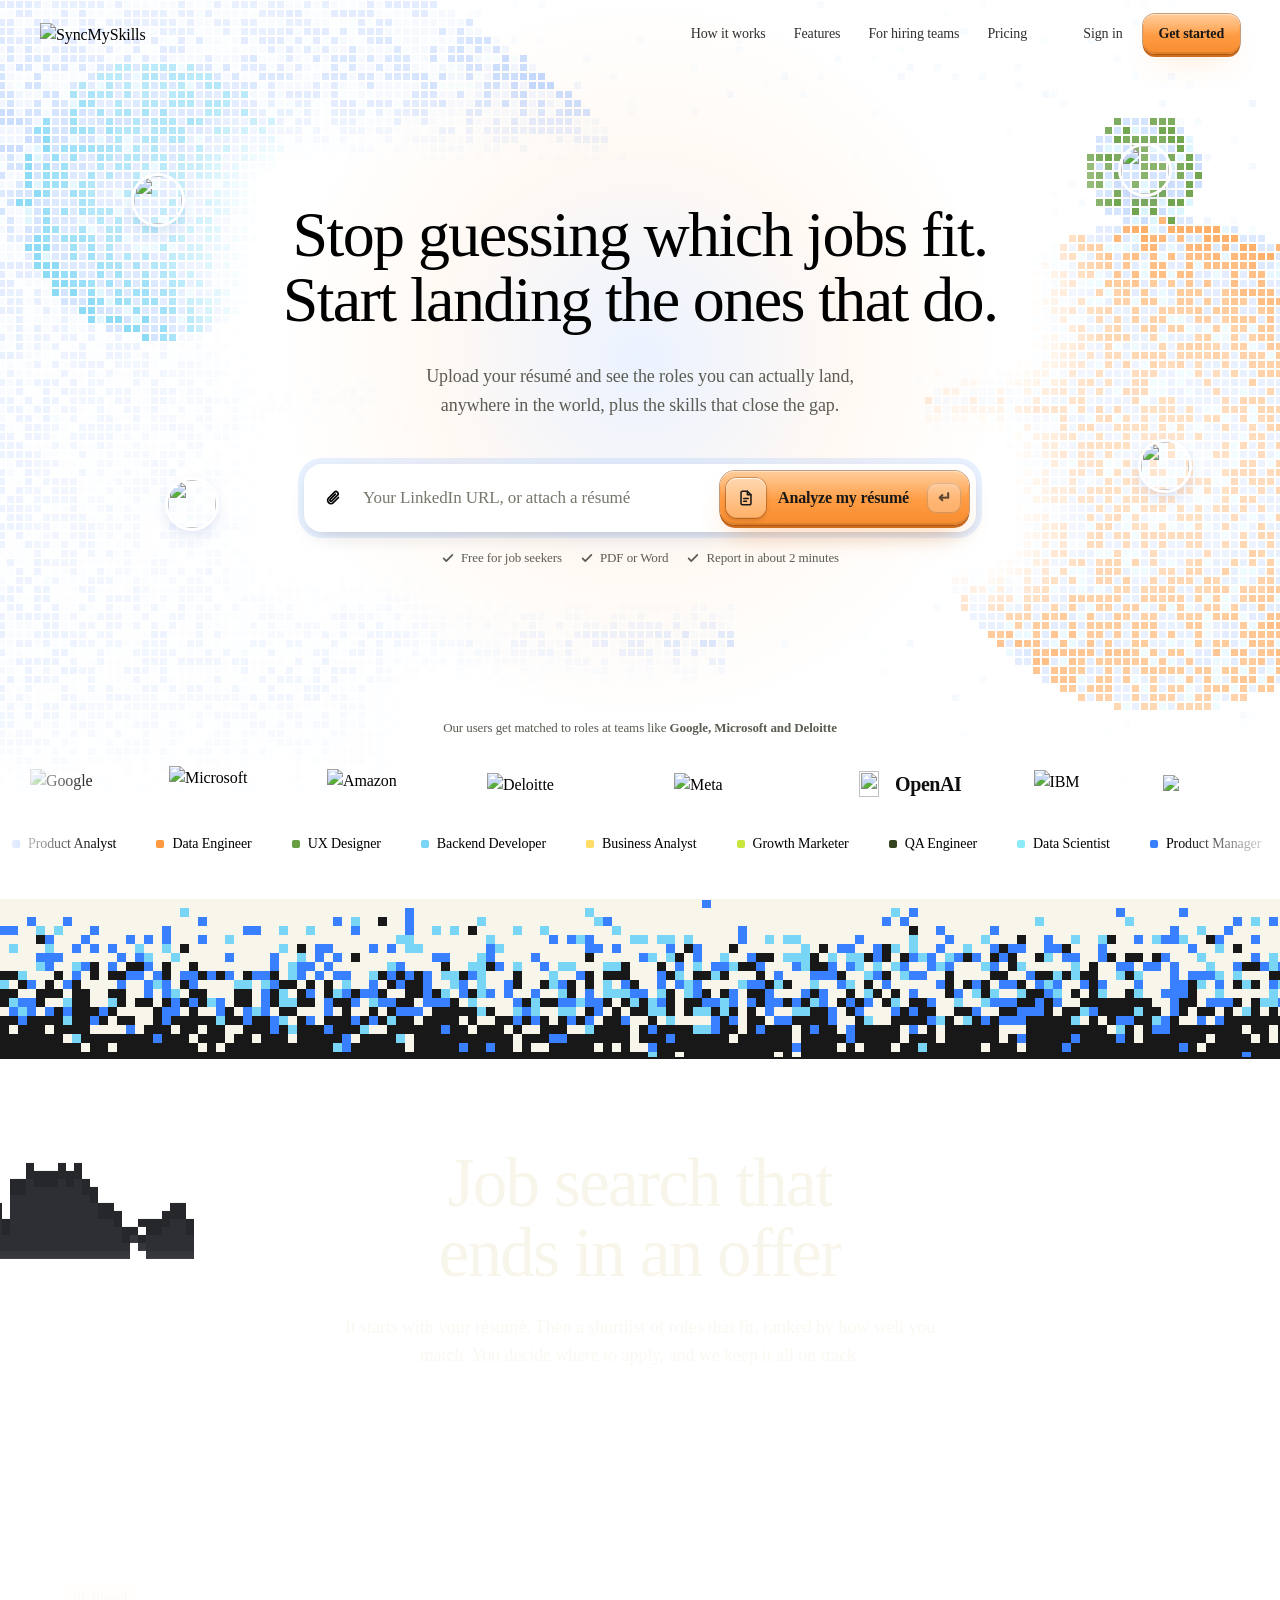
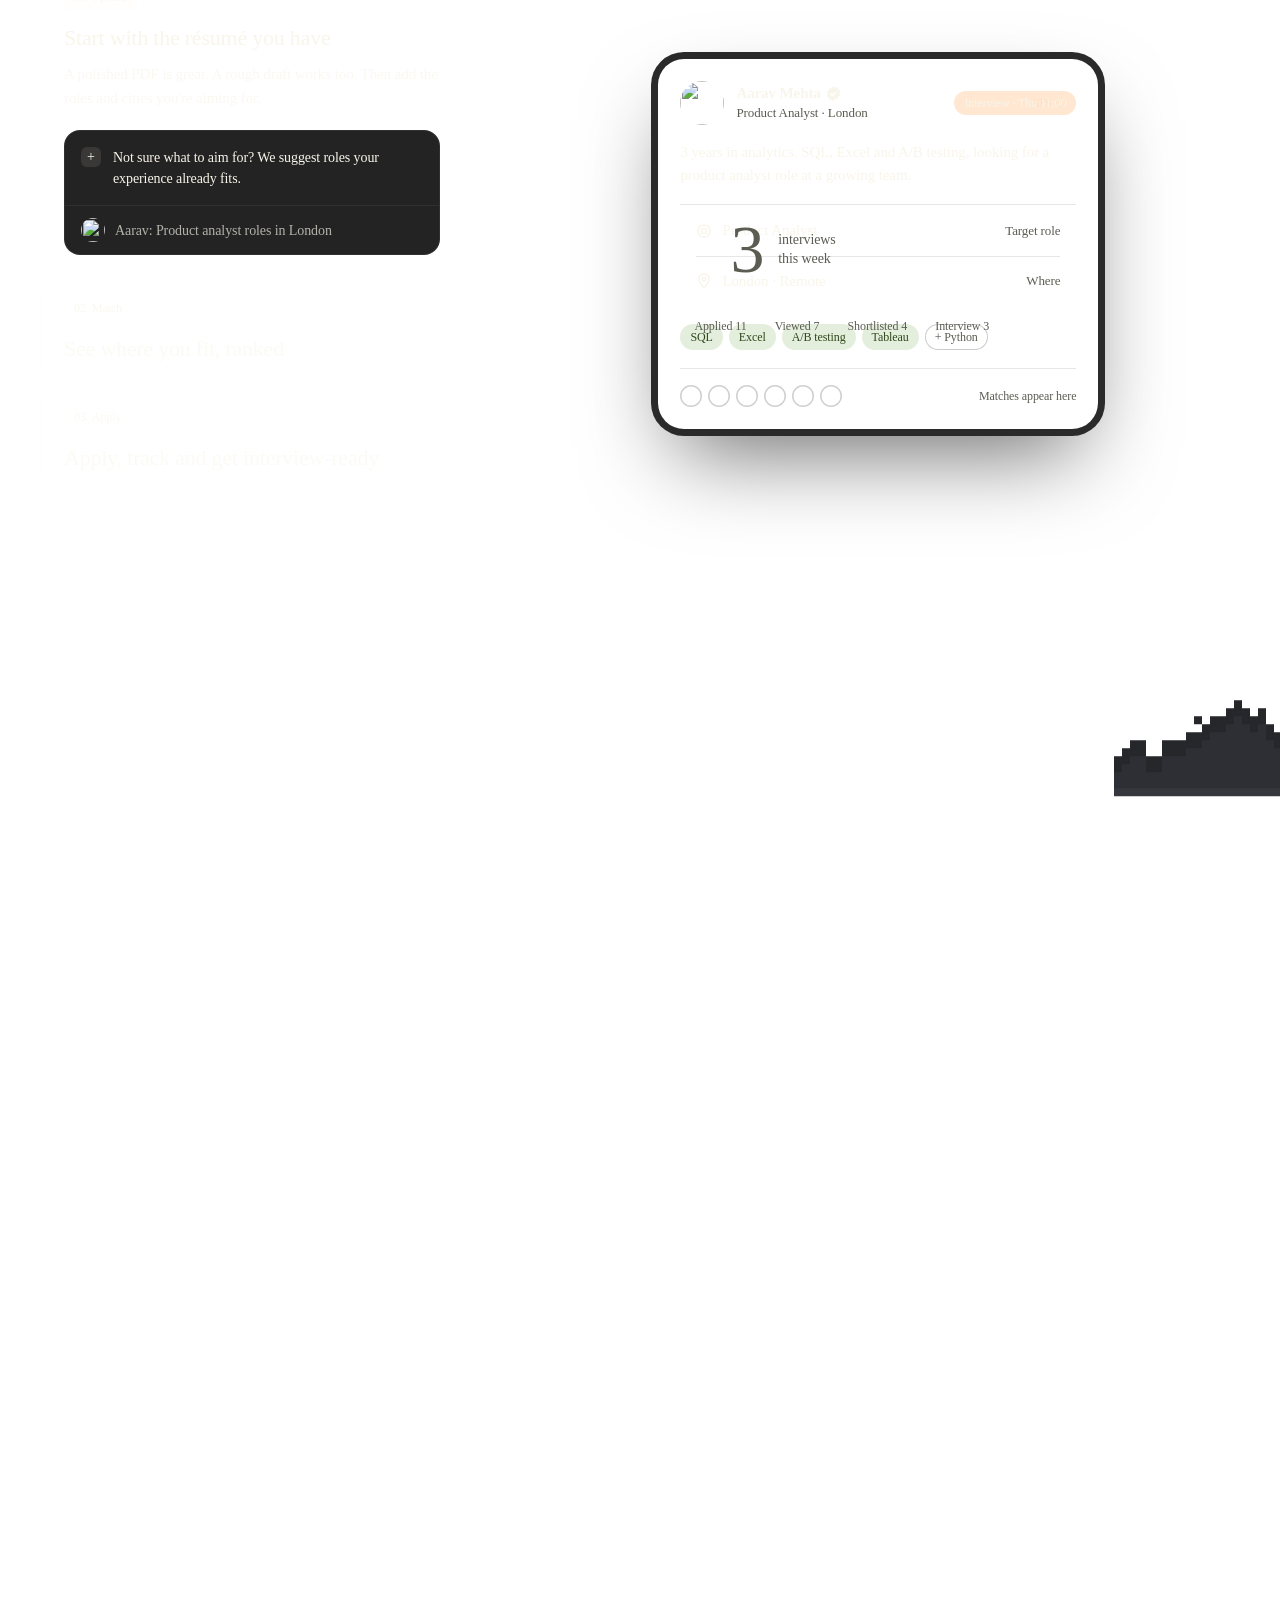
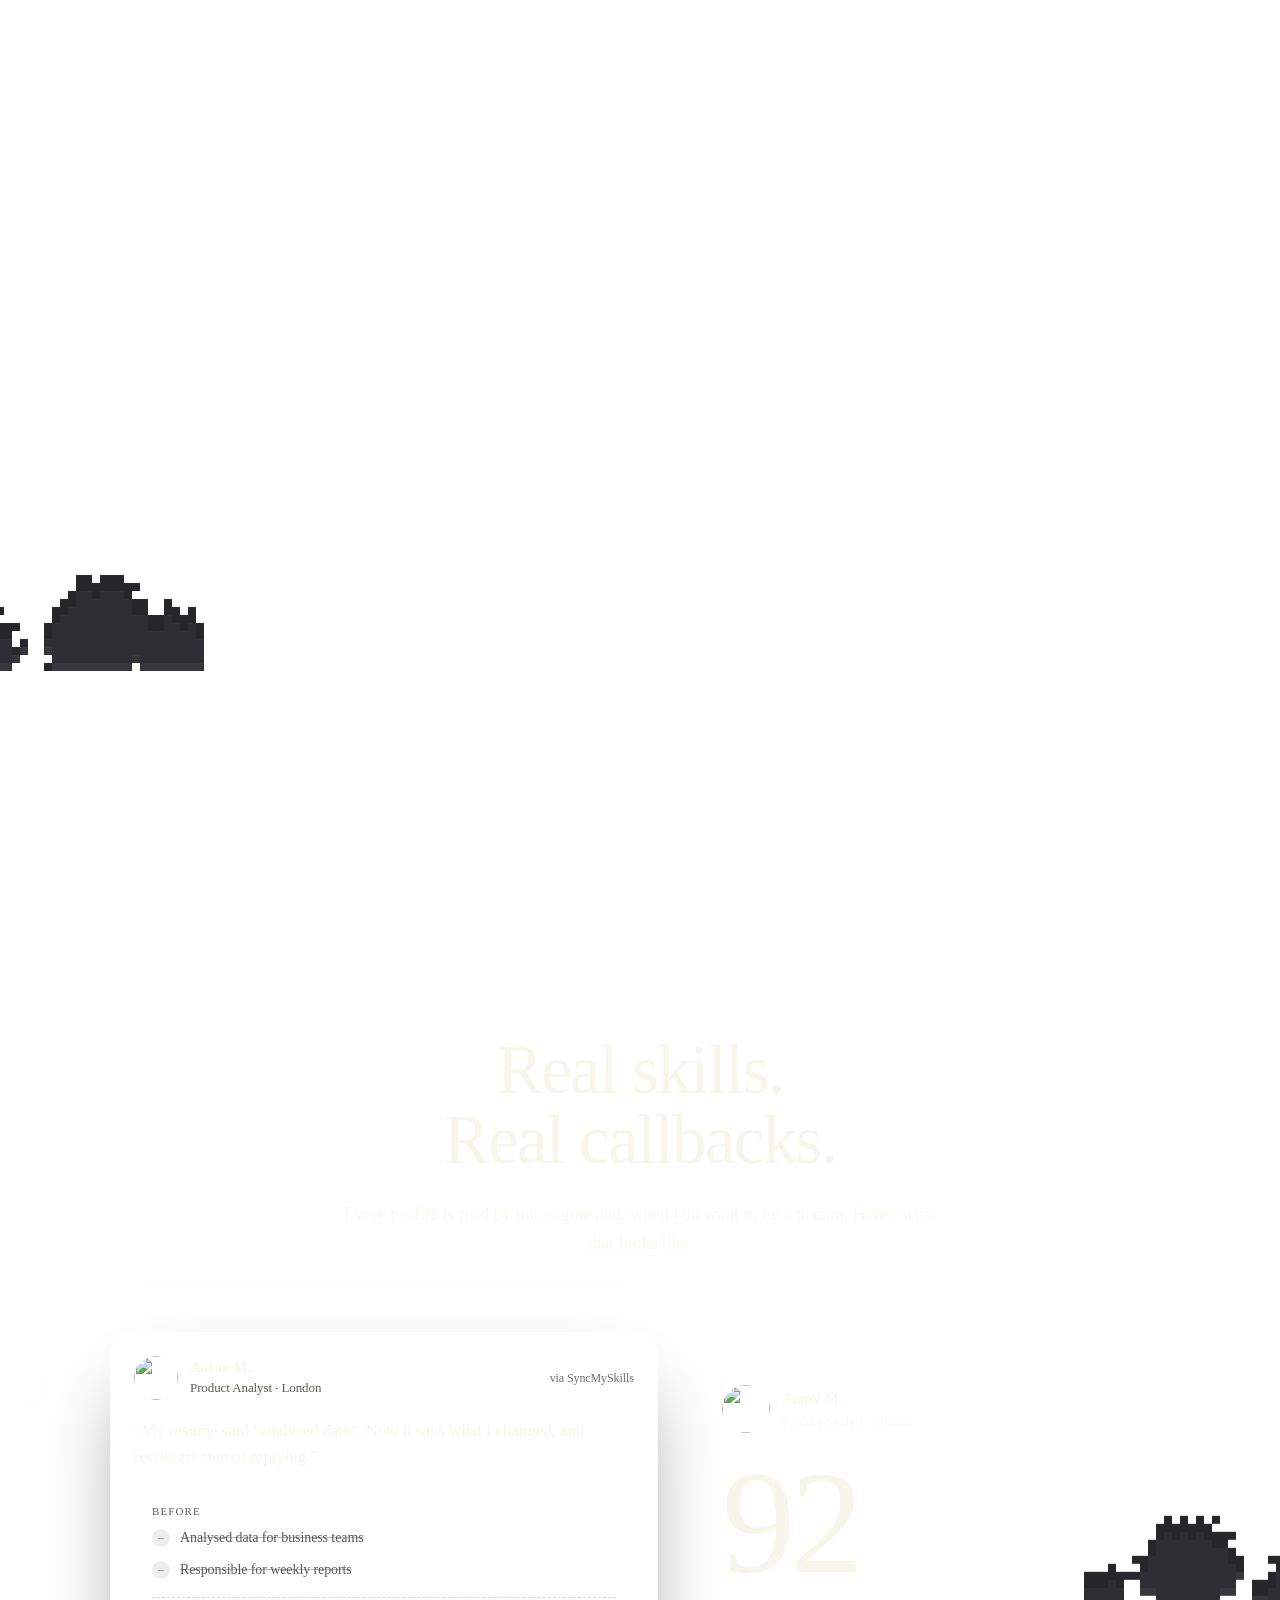
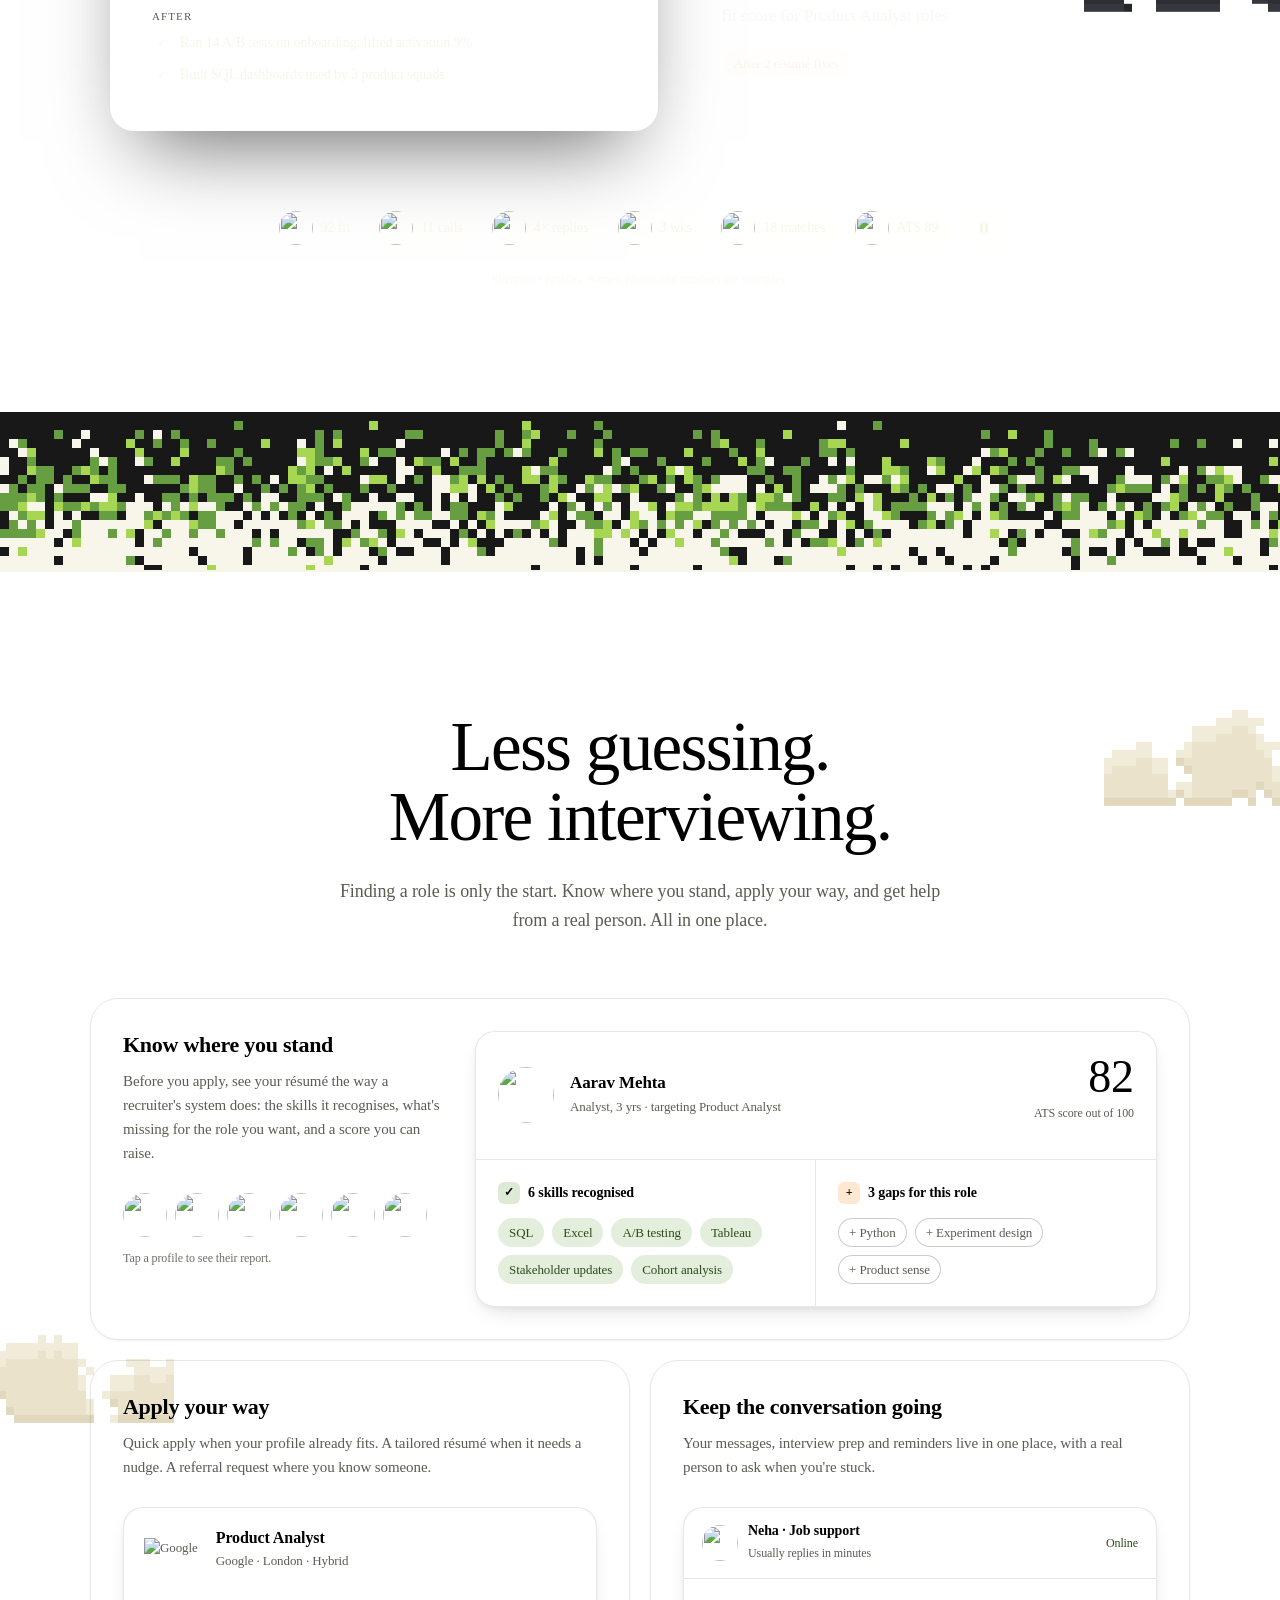
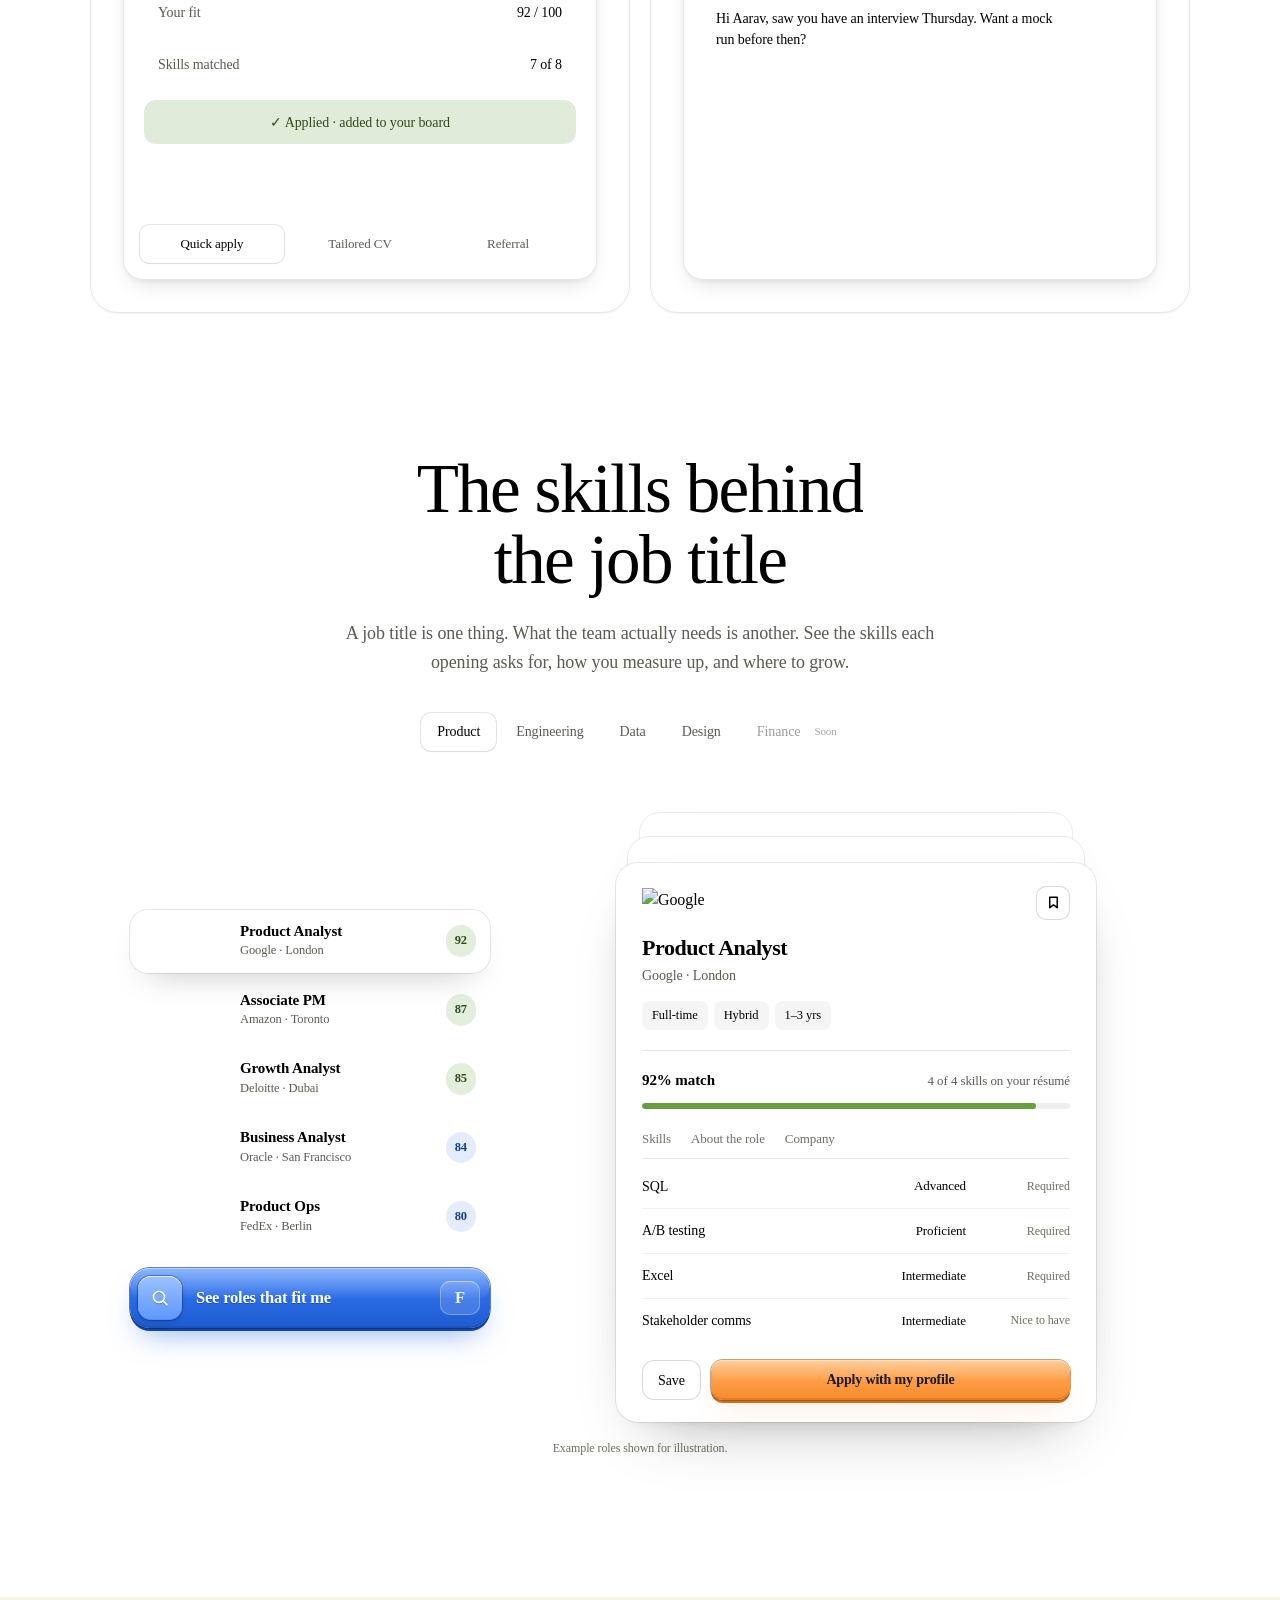
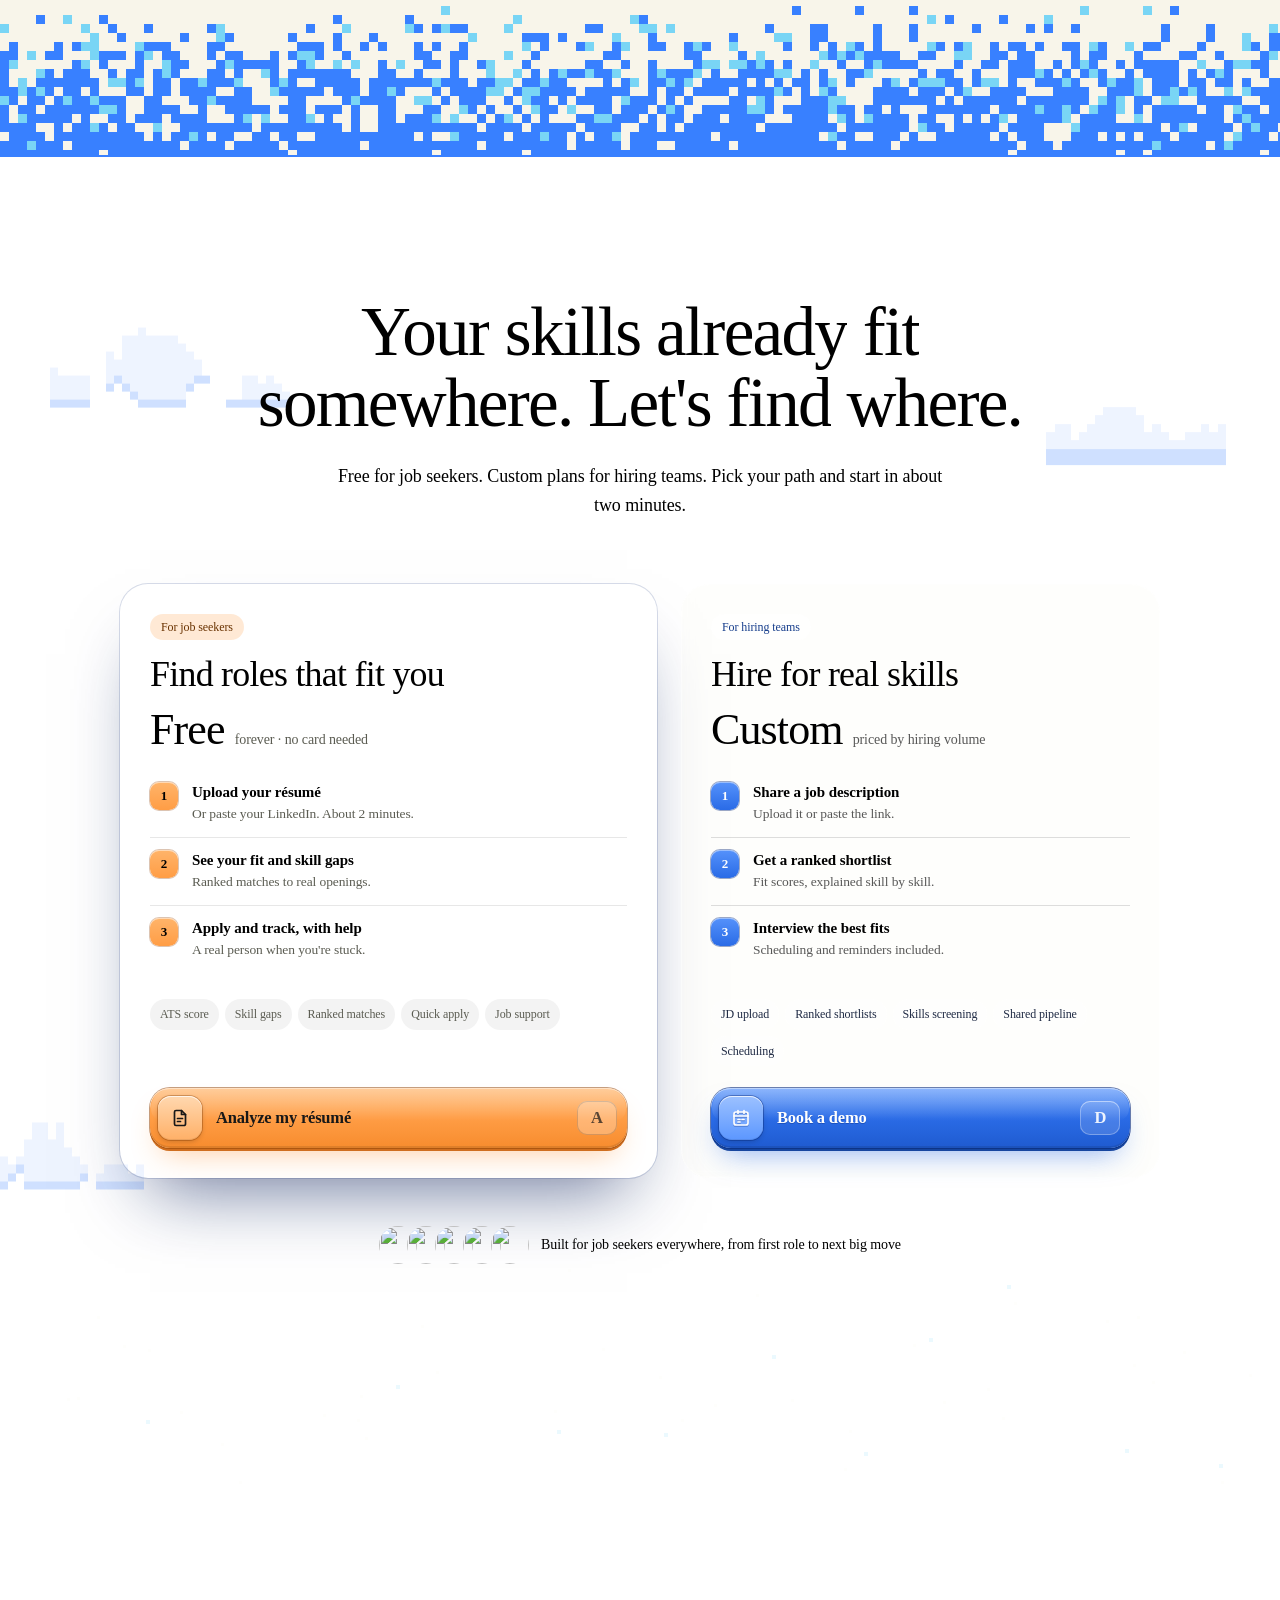
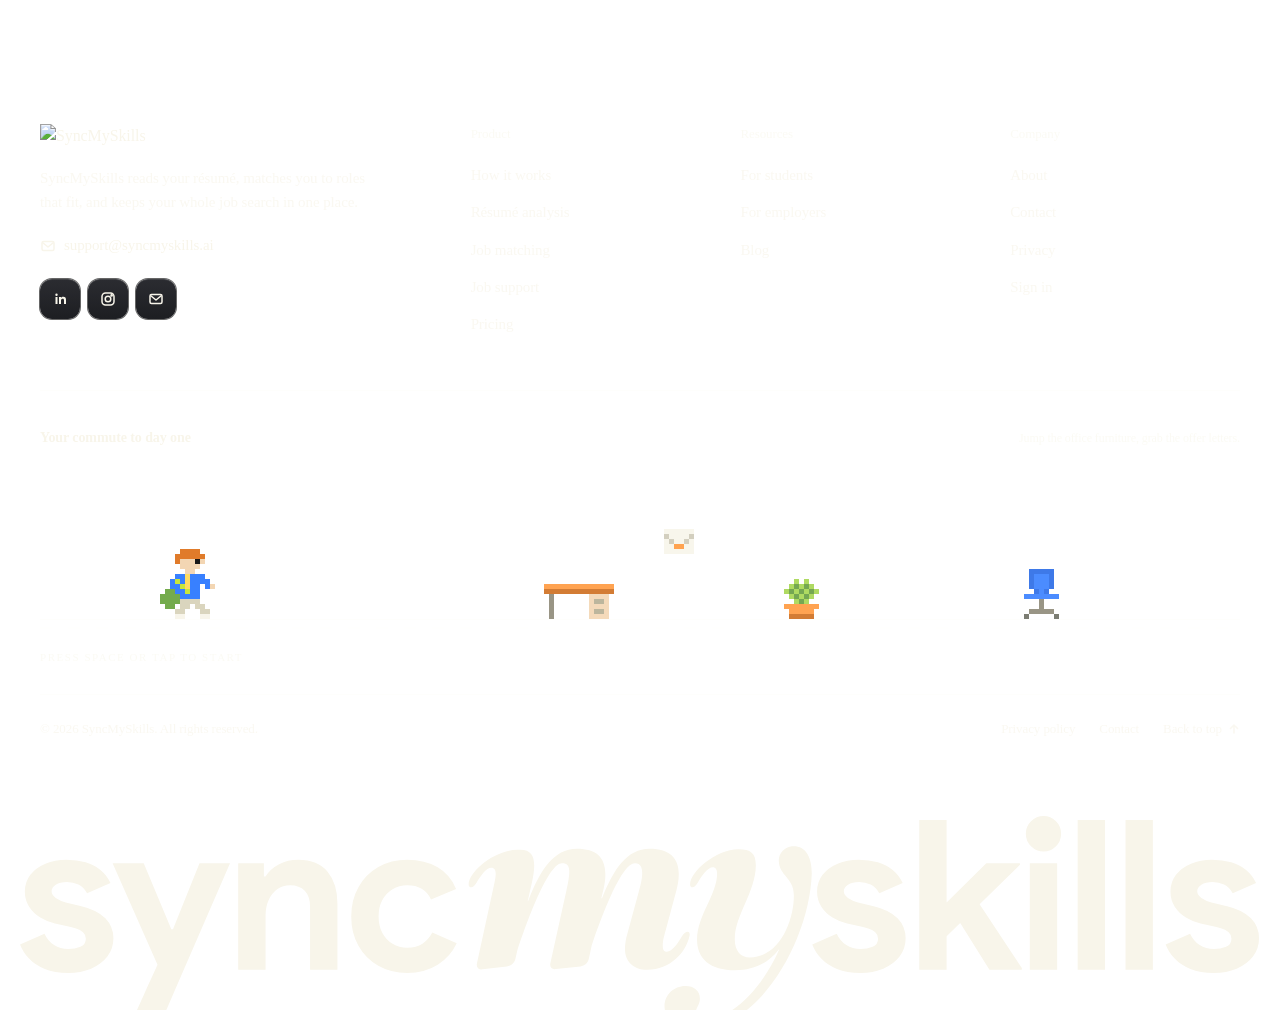
==== commit f797b9e1: "Smoother hero and interactions: brand-colour ripples, softer face entrances, eased pointer effects C" ====
--- a/landing-page/index.html
+++ b/landing-page/index.html
@@ -47,7 +47,7 @@
   --sh-md:0 10px 24px -12px rgba(24,24,24,.22),0 2px 6px rgba(24,24,24,.05);
   --sh-lg:0 40px 80px -30px rgba(24,24,24,.35),0 8px 20px -8px rgba(24,24,24,.12);
   --ring:0 0 0 3px rgba(56,128,255,.45);
-  --ease:cubic-bezier(.2,.7,.2,1);
+  --ease:cubic-bezier(.22,1,.36,1);--ease-io:cubic-bezier(.65,0,.35,1);
   --wrap:1200px;--gut:clamp(20px,4vw,40px);
   --sec:clamp(96px,11vw,152px);
   --orange-h:#F58A2C;
@@ -117,10 +117,10 @@
 .logo img{position:absolute;inset:0;height:22px;width:auto;transition:opacity .3s}
 .logo .lw{opacity:0}
 .nav-links{display:flex;align-items:center;gap:4px;margin-left:auto}
-.nav-links a{font-size:14px;font-weight:500;padding:8px 12px;border-radius:var(--r-sm);color:inherit;opacity:.82;transition:opacity .2s,background-color .2s}
+.nav-links a{font-size:14px;font-weight:500;padding:8px 12px;border-radius:var(--r-sm);color:inherit;opacity:.82;transition:opacity .3s var(--ease),background-color .3s var(--ease)}
 .nav-links a:hover{opacity:1;background:rgba(24,24,24,.05)}
 .nav-cta{display:flex;align-items:center;gap:8px}
-.nav-cta .signin{font-size:14px;font-weight:500;padding:8px 12px;border-radius:var(--r-sm);opacity:.82;transition:opacity .2s,background-color .2s}
+.nav-cta .signin{font-size:14px;font-weight:500;padding:8px 12px;border-radius:var(--r-sm);opacity:.82;transition:opacity .3s var(--ease),background-color .3s var(--ease)}
 .nav-cta .signin:hover{opacity:1;background:rgba(24,24,24,.05)}
 .nav.scrolled{background:rgba(248,245,234,.86);-webkit-backdrop-filter:saturate(1.4) blur(14px);backdrop-filter:saturate(1.4) blur(14px);box-shadow:0 1px 0 var(--line)}
 .nav.dark{color:var(--paper)}
@@ -138,7 +138,7 @@
 .drawer .btns{display:grid;gap:12px;margin-top:20px}
 
 /* reveal */
-.rv{opacity:0;transform:translateY(20px);transition:opacity .9s var(--ease),transform .9s var(--ease)}
+.rv{opacity:0;transform:translateY(20px);transition:opacity 1s var(--ease),transform 1.1s var(--ease)}
 .rv.in{opacity:1;transform:none}
 .d1{transition-delay:.06s}.d2{transition-delay:.12s}.d3{transition-delay:.18s}
 @keyframes up{from{opacity:0;transform:translateY(14px)}to{opacity:1;transform:none}}
@@ -167,7 +167,7 @@
 .hero h1{font-size:clamp(42px,5vw,74px);line-height:1.02;margin:0 auto}
 .hero h1 .h1b{display:block}
 .hero .lede{font-size:18px;max-width:580px;margin-top:30px;text-wrap:balance}
-.ask{max-width:672px;margin:44px auto 0;display:flex;align-items:center;gap:6px;padding:7px;border:1.5px solid var(--blue);border-radius:18px;background:var(--white);box-shadow:0 0 0 6px rgba(56,128,255,.12),var(--sh-md);transition:box-shadow .2s}
+.ask{max-width:672px;margin:44px auto 0;display:flex;align-items:center;gap:6px;padding:7px;border:1.5px solid var(--blue);border-radius:18px;background:var(--white);box-shadow:0 0 0 6px rgba(56,128,255,.12),var(--sh-md);transition:box-shadow .35s var(--ease)}
 .ask:focus-within{box-shadow:0 0 0 6px rgba(56,128,255,.22),var(--sh-md)}
 .ask .attach{flex:none;width:46px;height:46px;border-radius:var(--r-md);display:grid;place-items:center;color:var(--slate);cursor:pointer;transition:background-color .2s}
 .ask .attach:hover{background:var(--oat)}
@@ -183,17 +183,17 @@
 /* hero crowd: faces pop in around the headline (pattern from unfair.so) */
 .crowd{position:absolute;inset:0;z-index:1;pointer-events:none}
 .cw{position:absolute;transform:translate(-50%,-50%)}
-.cw-in{position:relative;display:block;animation:cw-in .42s cubic-bezier(.22,.98,.3,1.25) both}
-.cw-in.out{animation:cw-out .3s cubic-bezier(.4,0,1,1) both}
+.cw-in{position:relative;display:block;animation:cw-in .9s cubic-bezier(.22,1,.36,1) both}
+.cw-in.out{animation:cw-out .75s cubic-bezier(.65,0,.35,1) both}
 .cw img{display:block;width:48px;height:48px;border-radius:50%;object-fit:cover;object-position:50% 30%;background:var(--sand);box-shadow:0 0 0 3px #fff,0 6px 16px rgba(24,60,160,.16)}
-.cw-ping{position:absolute;inset:0;border-radius:50%;border:2px solid var(--blue);opacity:0;animation:cw-ping .9s cubic-bezier(.2,.7,.3,1) forwards}
-.cw-chip{position:absolute;left:50%;bottom:100%;margin-bottom:12px;display:flex;align-items:center;gap:6px;height:28px;padding:0 11px;border-radius:999px;background:#fff;border:1px solid var(--line);box-shadow:0 6px 16px rgba(0,0,0,.06);font-size:13px;line-height:1;color:var(--muted);white-space:nowrap;opacity:0;transform:translateX(-50%);animation:cw-chip 2.4s cubic-bezier(.2,.8,.2,1) .12s forwards}
+.cw-ping{position:absolute;inset:0;border-radius:50%;border:1.5px solid var(--blue);opacity:0;animation:cw-ping 1.8s cubic-bezier(.22,1,.36,1) .1s forwards}
+.cw-chip{position:absolute;left:50%;bottom:100%;margin-bottom:12px;display:flex;align-items:center;gap:6px;height:28px;padding:0 11px;border-radius:999px;background:#fff;border:1px solid var(--line);box-shadow:0 6px 16px rgba(0,0,0,.06);font-size:13px;line-height:1;color:var(--muted);white-space:nowrap;opacity:0;transform:translateX(-50%);animation:cw-chip 3.6s cubic-bezier(.22,1,.36,1) .25s forwards}
 .cw-chip i{width:6px;height:6px;border-radius:50%;background:var(--moss);flex:none}
 .cw-chip b{font-weight:600;color:var(--ink)}
-@keyframes cw-in{0%{opacity:0;transform:translateY(8px) scale(.6)}100%{opacity:1;transform:none}}
-@keyframes cw-out{100%{opacity:0;transform:translateY(-6px) scale(.85)}}
-@keyframes cw-ping{0%{opacity:.6;transform:scale(1)}100%{opacity:0;transform:scale(2.1)}}
-@keyframes cw-chip{0%{opacity:0;transform:translate(-50%,6px) scale(.85)}12%,80%{opacity:1;transform:translate(-50%,0)}100%{opacity:0;transform:translate(-50%,-6px)}}
+@keyframes cw-in{0%{opacity:0;transform:translateY(10px) scale(.82);filter:blur(6px)}60%{filter:blur(0)}100%{opacity:1;transform:none;filter:blur(0)}}
+@keyframes cw-out{0%{opacity:1;transform:none;filter:blur(0)}100%{opacity:0;transform:translateY(-8px) scale(.92);filter:blur(4px)}}
+@keyframes cw-ping{0%{opacity:.55;transform:scale(1)}100%{opacity:0;transform:scale(2.6)}}
+@keyframes cw-chip{0%{opacity:0;transform:translate(-50%,8px) scale(.94)}14%,82%{opacity:1;transform:translate(-50%,0) scale(1)}100%{opacity:0;transform:translate(-50%,-4px) scale(.98)}}
 @media (max-width:999px){.crowd{display:none}}
 /* first screen: content centred, company strip at the bottom */
 @media (min-width:761px){
@@ -347,8 +347,8 @@
 .bx p.d{color:var(--muted);font-size:15px;line-height:1.6;margin-top:10px;max-width:460px}
 .bx-big{display:grid;grid-template-columns:320px minmax(0,1fr);gap:32px;align-items:start}
 .pick{display:flex;flex-wrap:wrap;gap:8px;margin-top:28px}
-.pick button{padding:0;border-radius:50%;transition:transform .2s var(--ease)}
-.pick button .ava{--s:44px;box-shadow:0 0 0 2px var(--ivory),0 0 0 3px var(--line-2);transition:box-shadow .2s}
+.pick button{padding:0;border-radius:50%;transition:transform .35s var(--ease)}
+.pick button .ava{--s:44px;box-shadow:0 0 0 2px var(--ivory),0 0 0 3px var(--line-2);transition:box-shadow .35s var(--ease)}
 .pick button:hover{transform:translateY(-2px)}
 .pick button.on .ava{box-shadow:0 0 0 2px var(--ivory),0 0 0 4px var(--blue)}
 .pick-hint{font-size:12px;color:var(--subtle);margin-top:12px}
@@ -377,7 +377,7 @@
 .apply-body>div{grid-area:1/1;padding:20px;opacity:0;transform:translateY(8px);transition:opacity .4s,transform .4s var(--ease);pointer-events:none}
 .apply-body>div.on{opacity:1;transform:none;pointer-events:auto}
 .tabs3{display:flex;gap:4px;padding:4px;margin:12px;background:var(--oat);border-radius:12px}
-.tabs3 button{flex:1;font-size:13px;font-weight:500;padding:9px 10px;border-radius:9px;color:var(--muted);transition:background-color .25s,color .25s,box-shadow .25s}
+.tabs3 button{flex:1;font-size:13px;font-weight:500;padding:9px 10px;border-radius:9px;color:var(--muted);transition:background-color .35s var(--ease),color .35s var(--ease),box-shadow .35s var(--ease)}
 .tabs3 button:hover{color:var(--ink)}
 .tabs3 button.on{background:var(--white);color:var(--ink);box-shadow:var(--sh-sm),0 0 0 1px var(--line)}
 .jobx{display:flex;gap:12px;align-items:center}
@@ -416,7 +416,7 @@
    ========================================================= */
 .fan-sec{overflow:hidden}
 .seg{display:inline-flex;flex-wrap:wrap;justify-content:center;gap:4px;padding:4px;margin-top:32px;background:var(--oat);border-radius:14px}
-.seg button{height:38px;padding:0 16px;border-radius:10px;font-size:14px;font-weight:500;color:var(--muted);display:inline-flex;align-items:center;gap:8px;transition:background-color .25s,color .25s,box-shadow .25s}
+.seg button{height:38px;padding:0 16px;border-radius:10px;font-size:14px;font-weight:500;color:var(--muted);display:inline-flex;align-items:center;gap:8px;transition:background-color .35s var(--ease),color .35s var(--ease),box-shadow .35s var(--ease)}
 .seg button:hover:not([disabled]){color:var(--ink)}
 .seg button.on{background:var(--white);color:var(--ink);box-shadow:var(--sh-sm),0 0 0 1px var(--line)}
 .seg button[disabled]{cursor:default;opacity:.6}
@@ -539,14 +539,14 @@
   -webkit-tap-highlight-color:transparent;user-select:none;
   background:linear-gradient(180deg,var(--b1) 0%,var(--b2) 50%,var(--b3) 100%);
   box-shadow:inset 0 1px 0 rgba(255,255,255,.6),inset 0 -2px 0 rgba(0,0,0,.1),0 0 0 1px var(--edge),0 3px 0 var(--lip),0 16px 30px -12px var(--glow);
-  transition:transform .16s var(--ease),box-shadow .16s var(--ease),filter .2s}
+  transition:transform .3s var(--ease),box-shadow .16s var(--ease),filter .2s}
 .cbtn:before{content:"";position:absolute;z-index:-1;left:1px;right:1px;top:1px;height:52%;border-radius:19px 19px 12px 12px;background:linear-gradient(180deg,rgba(255,255,255,.32),rgba(255,255,255,0));pointer-events:none}
 .cbtn:hover{transform:translateY(-1px);filter:saturate(1.06) brightness(1.03);box-shadow:inset 0 1px 0 rgba(255,255,255,.6),inset 0 -2px 0 rgba(0,0,0,.1),0 0 0 1px var(--edge),0 4px 0 var(--lip),0 22px 36px -14px var(--glow)}
 .cbtn:active,.cbtn.kpress{transform:translateY(2px);box-shadow:inset 0 1px 0 rgba(255,255,255,.45),inset 0 -1px 0 rgba(0,0,0,.1),0 0 0 1px var(--edge),0 1px 0 var(--lip),0 6px 14px -8px var(--glow)}
 .cbtn:focus-visible{outline:none;box-shadow:inset 0 1px 0 rgba(255,255,255,.6),0 0 0 1px var(--edge),0 3px 0 var(--lip),0 0 0 5px rgba(56,128,255,.45)}
 .cbtn .tile{display:grid;place-items:center;width:44px;height:44px;border-radius:13px;flex:none;color:var(--tfg);
   background:linear-gradient(180deg,var(--t1),var(--t2));
-  box-shadow:inset 0 1px 0 rgba(255,255,255,.75),inset 0 -1px 0 rgba(0,0,0,.08),0 0 0 1px var(--tedge),0 2px 5px rgba(0,0,0,.16);transition:transform .16s var(--ease)}
+  box-shadow:inset 0 1px 0 rgba(255,255,255,.75),inset 0 -1px 0 rgba(0,0,0,.08),0 0 0 1px var(--tedge),0 2px 5px rgba(0,0,0,.16);transition:transform .3s var(--ease)}
 .cbtn:active .tile{transform:translateY(1px)}
 .cbtn .tile svg{width:20px;height:20px}
 .cbtn .lbl{padding-right:4px}
@@ -605,14 +605,14 @@
 .f-grid{display:grid;grid-template-columns:repeat(4,1fr) 1.3fr;gap:32px;padding:48px 0}
 .f-grid h6{font-size:13px;font-weight:500;color:var(--d-subtle);margin-bottom:16px;letter-spacing:.01em}
 .f-grid ul{display:grid;gap:2px}
-.f-grid ul a{display:inline-block;padding:6px 0;font-size:15px;color:var(--d-muted);transition:color .2s}
+.f-grid ul a{display:inline-block;padding:6px 0;font-size:15px;color:var(--d-muted);transition:color .3s var(--ease)}
 .f-grid ul a:hover{color:var(--paper)}
 .f-contact{background:rgba(248,245,234,.04);border-radius:var(--r-xl);padding:22px;box-shadow:inset 0 0 0 1px var(--d-line)}
 .f-contact h6{margin-bottom:10px}
 .f-contact a.mail{display:block;font-size:16px;font-weight:500;color:var(--paper);word-break:break-all}
 .f-contact p{font-size:13px;color:var(--d-subtle);margin-top:6px}
 .socials{display:flex;gap:8px;margin-top:18px}
-.socials a{width:40px;height:40px;border-radius:12px;display:grid;place-items:center;color:var(--paper);background:linear-gradient(180deg,#2B2C31,#1D1E22);box-shadow:inset 0 1px 0 rgba(255,255,255,.1),0 0 0 1px rgba(0,0,0,.6);transition:transform .2s var(--ease),filter .2s}
+.socials a{width:40px;height:40px;border-radius:12px;display:grid;place-items:center;color:var(--paper);background:linear-gradient(180deg,#2B2C31,#1D1E22);box-shadow:inset 0 1px 0 rgba(255,255,255,.1),0 0 0 1px rgba(0,0,0,.6);transition:transform .35s var(--ease),filter .35s var(--ease)}
 .socials a:hover{transform:translateY(-1px);filter:brightness(1.15)}
 .socials svg{width:16px;height:16px}
 .f-game{border-top:1px solid var(--d-line);padding-top:28px}
@@ -620,7 +620,7 @@
 .f-game .gl{text-align:left;font-size:11px;font-weight:500;letter-spacing:.14em;text-transform:uppercase;color:var(--d-subtle);margin-top:10px}
 .f-bottom{display:flex;justify-content:space-between;align-items:center;gap:16px;flex-wrap:wrap;margin-top:28px;padding:24px 0 0;border-top:1px solid var(--d-line);font-size:13px;color:var(--d-muted)}
 .f-bottom nav{display:flex;gap:24px}
-.f-bottom a{transition:color .2s}
+.f-bottom a{transition:color .3s var(--ease)}
 .f-bottom a:hover{color:var(--paper)}
 .f-made{display:inline-flex;align-items:center;gap:8px}
 .totop{display:inline-flex;align-items:center;gap:6px}
@@ -665,7 +665,7 @@
 .f-brand .mail:hover{text-decoration:underline;text-underline-offset:3px}
 .f-grid2 h6{font-size:13px;font-weight:500;color:var(--d-subtle);margin-bottom:14px}
 .f-grid2 ul{display:grid;gap:2px}
-.f-grid2 ul a{display:inline-block;padding:6px 0;font-size:15px;color:var(--d-muted);transition:color .2s}
+.f-grid2 ul a{display:inline-block;padding:6px 0;font-size:15px;color:var(--d-muted);transition:color .3s var(--ease)}
 .f-grid2 ul a:hover{color:var(--paper)}
 .f-game{border-top:0;padding-top:36px}
 .f-game .gh{display:flex;justify-content:space-between;align-items:baseline;gap:16px;margin-bottom:10px}
@@ -868,7 +868,8 @@
 .split .w>span{display:inline-block;transform:translateY(108%);transition:transform 1.1s cubic-bezier(.16,.84,.24,1)}
 .split.in .w>span{transform:none}
 .rv.split{opacity:1;transform:none}
-.cbtn,.rsearch{translate:var(--tx,0) var(--ty,0);transition:transform .16s var(--ease),box-shadow .16s var(--ease),filter .2s,translate .25s var(--ease)}
+.cbtn,.rsearch{translate:var(--tx,0) var(--ty,0);transition:transform .32s var(--ease),box-shadow .32s var(--ease),filter .3s,translate .6s var(--ease)}
+.cbtn:active,.cbtn.kpress{transition-duration:.12s}
 .logo-tile img,.rx-row .co img{transition:transform .3s var(--ease),filter .3s}
 .logo-tile:hover img{transform:scale(1.06)}
 .rx-row:hover .co img{transform:scale(1.05)}
@@ -1440,10 +1441,11 @@
    the front lights ~42% of the cells it passes, the flash fades in ~0.2s, and a faint afterglow stays. */
 (function(){
   var hero=$('.hero'),cv=$('#heroFx'),ctx=cv.getContext('2d'),crowd=$('#crowd');
-  var TONES=['#3880FF','#3880FF','#2A6BE6','#79D5F5'];
+  /* brand palette: blue, sky, orange, moss. Each ripple takes one colour; the resting field is blue and sky. */
+  var TONES=['#3880FF','#79D5F5','#FF993F','#679E41','#2A6BE6'],RIPC=[0,2,1,3,4,2,0,3],ripN=0;
   var STILL=RM||matchMedia('(max-width:679.98px)').matches;
-  var W=0,H=0,L=9,CS=7,cols=0,rows=0,N=0,X0,Y0,CX,CY,TONE,ER,EL,EN,EA,PH,MASK,ACT,nAct=0,BK,ORD,SEEN;
-  var RIP=[],clock=0,last=0,raf=0,vis=true,SPEED=520,ATT=900,MAXR=2000,F=.42;
+  var W=0,H=0,L=9,CS=7,cols=0,rows=0,N=0,X0,Y0,CX,CY,TONE,CT,ER,EL,EN,EA,PH,MASK,ACT,nAct=0,BK,ORD,SEEN;
+  var RIP=[],clock=0,last=0,raf=0,vis=true,SPEED=380,ATT=900,MAXR=2000,F=.5;
   function rng(seed){var t=seed>>>0;return function(){var e=t=t+0x6d2b79f5>>>0;e=Math.imul(e^e>>>15,1|e);e^=e+Math.imul(e^e>>>7,61|e);return((e^e>>>14)>>>0)/4294967296}}
   function ss(e){return e*e*(3-2*e)}
   function build(){
@@ -1452,12 +1454,12 @@
     var big=W>=680,snap=function(v){return Math.round(v*dpr)/dpr};L=big?9:8;CS=Math.max(1/dpr,snap(L-2));
     cols=Math.ceil(W/L);rows=Math.ceil(H/L);N=cols*rows;var ox=(W-cols*L)/2;
     X0=new Float32Array(N);Y0=new Float32Array(N);CX=new Float32Array(N);CY=new Float32Array(N);TONE=new Uint8Array(N);
-    ER=new Float32Array(N);EL=new Float32Array(N);EN=new Float32Array(N);EA=new Float32Array(N);PH=new Float32Array(N);MASK=new Float32Array(N);
+    CT=new Uint8Array(N);ER=new Float32Array(N);EL=new Float32Array(N);EN=new Float32Array(N);EA=new Float32Array(N);PH=new Float32Array(N);MASK=new Float32Array(N);
     ACT=new Int32Array(N);BK=new Uint8Array(N);ORD=new Int32Array(N);SEEN=new Uint8Array(8*N);RIP=[];
     var d=rng(0x1352889),u=rng(0x135288c);
     for(var r=0;r<rows;r++)for(var c=0;c<cols;c++){var n=r*cols+c;X0[n]=snap(ox+c*L+1);Y0[n]=snap(r*L+1);CX[n]=X0[n]+CS/2;CY[n]=Y0[n]+CS/2;
-      TONE[n]=Math.floor(u()*TONES.length);var o=d(),h=d();ER[n]=o<.05?.04+1.2*o:0;EL[n]=h<.16?.06+.9*h:0;PH[n]=d()*Math.PI*2}
-    SPEED=big?520:330;ATT=Math.max(W,H)*(big?.6:.9);MAXR=Math.hypot(W,H);
+      TONE[n]=u()<.72?0:1;CT[n]=TONE[n];var o=d(),h=d();ER[n]=o<.05?.04+1.2*o:0;EL[n]=h<.16?.06+.9*h:0;PH[n]=d()*Math.PI*2}
+    SPEED=big?380:260;ATT=Math.max(W,H)*(big?.6:.9);MAXR=Math.hypot(W,H);
     if(STILL){var s=rng(7);for(var k=0;k<N;k++){EN[k]=EL[k]>0&&s()<.8?EL[k]*(.45+.55*s()):0}}
     mask();
   }
@@ -1466,36 +1468,37 @@
     if(!N)return;var hr=cv.getBoundingClientRect(),Z=[],rg=document.createRange();
     function add(r){if(r.width>0&&r.height>0)Z.push(r.left-hr.left+r.width/2,r.top-hr.top+r.height/2,r.width/2,r.height/2)}
     function text(el){if(!el)return;var tw=document.createTreeWalker(el,NodeFilter.SHOW_TEXT);for(var t=tw.nextNode();t;t=tw.nextNode()){if(!t.textContent.trim())continue;rg.selectNodeContents(t);var rs=rg.getClientRects();for(var i=0;i<rs.length;i++)add(rs[i])}}
-    text($('.hero h1'));text($('.hero .lede'));add($('#ask').getBoundingClientRect());text($('#askMeta'));add($('.trust').getBoundingClientRect());
-    var big=W>=680,pad=big?26:14,fall=big?120:56,top=big?160:110,bot=big?220:150;nAct=0;
+    text($('.hero h1'));text($('.hero .lede'));add($('#ask').getBoundingClientRect());text($('#askMeta'));text($('.trust .cap'));
+    var lane=$('.trust .lane'),endY=lane?lane.getBoundingClientRect().bottom-hr.top:H;
+    var big=W>=680,pad=big?26:14,fall=big?120:56,top=big?160:110,bot=big?200:120;nAct=0;
     for(var e=0;e<N;e++){var x=CX[e],y=CY[e],l=1;
       for(var k=0;k<Z.length;k+=4){var a=Math.abs(x-Z[k])-Z[k+2],o=Math.abs(y-Z[k+1])-Z[k+3],s=(a>0||o>0?Math.sqrt(Math.max(a,0)*Math.max(a,0)+Math.max(o,0)*Math.max(o,0)):Math.max(a,o))-pad;
         if(s<=0){l=0;break}if(s<fall)l=Math.min(l,ss(s/fall))}
-      l*=(.3+.7*ss(Math.min(1,y/top)))*ss(Math.min(1,Math.max(0,(H-y)/bot)));MASK[e]=l;if(l>.02)ACT[nAct++]=e}
+      l*=(.3+.7*ss(Math.min(1,y/top)))*ss(Math.min(1,Math.max(0,(endY-y)/bot)));MASK[e]=l;if(l>.02)ACT[nAct++]=e}
     if(STILL)draw();
   }
   function ripple(x,y,amp){
     if(STILL||!N)return;var slot=-1,old=0;for(var i=0;i<8;i++){if(!RIP[i]){slot=i;break}if(RIP[i].at<RIP[old].at)old=i}
-    if(slot<0)slot=old;RIP[slot]={x:x,y:y,at:clock,amp:amp||1};SEEN.fill(0,slot*N,(slot+1)*N)}
+    if(slot<0)slot=old;RIP[slot]={x:x,y:y,at:clock,amp:amp||1,c:RIPC[ripN++%RIPC.length]};SEEN.fill(0,slot*N,(slot+1)*N)}
   function step(dt){
-    var ka=Math.exp(-dt/190),kn=Math.exp(-dt/25000),i,n;
+    var ka=Math.exp(-dt/420),kn=Math.exp(-dt/22000),i,n;
     for(i=0;i<nAct;i++){n=ACT[i];EA[n]*=ka;EN[n]*=kn}
     for(var s=0;s<8;s++){var R=RIP[s];if(!R)continue;var rad=(clock-R.at)*SPEED/1000;if(rad>MAXR){RIP[s]=null;continue}
       var r2=rad*rad,base=s*N;
       for(i=0;i<nAct;i++){n=ACT[i];if(SEEN[base+n])continue;var dx=CX[n]-R.x,dy=CY[n]-R.y,q=dx*dx+dy*dy;if(q>r2)continue;SEEN[base+n]=1;
         var d=R.amp*Math.exp(-Math.sqrt(q)/ATT);
-        if(Math.random()<F){if(d>EA[n])EA[n]=d;if(EL[n]>0)EN[n]=Math.min(EL[n],EN[n]+.07*d)}else if(.25*d>EA[n])EA[n]=.25*d}}
+        if(Math.random()<F){if(d>EA[n]){EA[n]=d;CT[n]=R.c}if(EL[n]>0)EN[n]=Math.min(EL[n],EN[n]+.07*d)}else if(.25*d>EA[n])EA[n]=.25*d}}
   }
   var CNT=new Int32Array(25),OFF=new Int32Array(26);
   function draw(){
     ctx.clearRect(0,0,W,H);if(!nAct)return;var t=STILL?1:Math.min(1,clock/1000),i,n,c;CNT.fill(0);
-    for(i=0;i<nAct;i++){n=ACT[i];var tw=STILL?1:.72+.28*Math.sin(.0014*clock+PH[n]),o=(ER[n]*t+EN[n])*tw,v=MASK[n]*(EA[n]>o?EA[n]:o);
+    for(i=0;i<nAct;i++){n=ACT[i];var tw=STILL?1:.8+.2*Math.sin(.0009*clock+PH[n]),o=(ER[n]*t+EN[n])*tw,v=MASK[n]*(EA[n]>o?EA[n]:o);
       c=v<=0?0:Math.min(24,Math.round(24*Math.sqrt(v)));BK[i]=c;CNT[c]++}
     OFF[1]=0;for(c=1;c<24;c++)OFF[c+1]=OFF[c]+CNT[c];var P=OFF.slice();
     for(i=0;i<nAct;i++){c=BK[i];if(c)ORD[P[c]++]=ACT[i]}
     for(c=1;c<=24;c++){var a=OFF[c],b=a+CNT[c];if(a===b)continue;ctx.globalAlpha=(c/24)*(c/24);
-      for(var tn=0;tn<TONES.length;tn++){if(tn&&TONES[tn]===TONES[tn-1])continue;ctx.fillStyle=TONES[tn];ctx.beginPath();
-        for(var j=a;j<b;j++){n=ORD[j];if(TONES[TONE[n]]!==TONES[tn])continue;ctx.rect(X0[n],Y0[n],CS,CS)}ctx.fill()}}
+      for(var tn=0;tn<TONES.length;tn++){ctx.fillStyle=TONES[tn];ctx.beginPath();var any=0;
+        for(var j=a;j<b;j++){n=ORD[j];if(CT[n]!==tn)continue;ctx.rect(X0[n],Y0[n],CS,CS);any=1}if(any)ctx.fill()}}
     ctx.globalAlpha=1}
   function loop(ts){raf=0;var dt=last?Math.min(50,ts-last):16;last=ts;clock+=dt;step(dt);draw();if(vis&&!document.hidden)raf=requestAnimationFrame(loop)}
   function play(){if(STILL||raf||!vis||document.hidden)return;last=0;raf=requestAnimationFrame(loop)}
@@ -1508,10 +1511,11 @@
   function box(el){var r=document.createRange();r.selectNodeContents(el);var b=r.getBoundingClientRect();return b.width?b:el.getBoundingClientRect()}
   function place(){
     var hr=hero.getBoundingClientRect(),tr=$('.trust').getBoundingClientRect(),blk=$$('.hero-in > *').map(function(el){var b=box(el);return{l:b.left-hr.left-64,t:b.top-hr.top-44,r:b.right-hr.left+64,b:b.bottom-hr.top+44}});
-    var hb=box($('.hero h1')),half=Math.max(hb.width,$('#ask').offsetWidth)/2+56,cx=W/2,y0=150,y1=tr.top-hr.top-40;if(y1-y0<120)return null;
-    for(var i=0;i<60;i++){var px=110+Math.random()*(W-220),py=y0+Math.random()*(y1-y0),ok=Math.abs(px-cx)>half;
+    var hb=box($('.hero h1')),half=Math.max(hb.width,$('#ask').offsetWidth)/2+64,cx=W/2,y0=160,y1=tr.top-hr.top-48;if(y1-y0<120)return null;
+    var nl=live.filter(function(o){return o.x<cx}).length,side=nl*2<live.length+1?-1:1,xa=side<0?110:cx+half,xb=side<0?cx-half:W-110;if(xb-xa<40)return null;
+    for(var i=0;i<60;i++){var px=xa+Math.random()*(xb-xa),py=y0+Math.random()*(y1-y0),ok=true;
       for(var k=0;k<blk.length&&ok;k++){var b=blk[k];if(px>b.l&&px<b.r&&py>b.t&&py<b.b)ok=false}
-      for(var m=0;m<live.length&&ok;m++){if(Math.hypot(live[m].x-px,live[m].y-py)<170)ok=false}
+      for(var m=0;m<live.length&&ok;m++){if(Math.hypot(live[m].x-px,live[m].y-py)<210)ok=false}
       if(ok)return{x:px,y:py}}
     return null}
   function drop(o){var k=live.indexOf(o);if(k>-1)live.splice(k,1);if(o.el.parentNode)o.el.parentNode.removeChild(o.el)}
@@ -1525,8 +1529,8 @@
     el.innerHTML='<span class="cw-in"><span class="cw-ping"></span><img src="/photos/people/'+p[2]+'.jpg" alt="" width="96" height="96"><span class="cw-chip"><i></i><b>'+p[0]+'</b>'+p[1]+'</span></span>';
     crowd.appendChild(el);var o={el:el,p:p,x:pos.x,y:pos.y};live.push(o);
     if(RM)return;
-    ripple(pos.x,pos.y,1);
-    setTimeout(function(){el.firstChild.classList.add('out');setTimeout(function(){drop(o)},320)},4400+Math.random()*2800)}
+    setTimeout(function(){ripple(pos.x,pos.y,1)},160);
+    setTimeout(function(){el.firstChild.classList.add('out');setTimeout(function(){drop(o)},760)},6200+Math.random()*2600)}
   function clearCrowd(){live.slice().forEach(drop)}
 
   build();
@@ -1536,7 +1540,7 @@
   document.addEventListener('visibilitychange',function(){if(document.hidden)stop();else play()});
   play();
   if(RM){setTimeout(function(){spawn();spawn();spawn()},300)}
-  else{[350,900,1500].forEach(function(d){setTimeout(spawn,d)});setInterval(spawn,1250)}
+  else{[500,1400,2300].forEach(function(d){setTimeout(spawn,d)});setInterval(spawn,1700)}
 })();
 
 /* dither bands (crisp, device-pixel aligned) */
@@ -1765,15 +1769,26 @@
   // stars in the night band
   var st=$('#stars');if(st){var sh='';for(var i=0;i<46;i++){var y=Math.pow(Math.random(),.7)*100;sh+='<i class="'+(Math.random()<.18?'b':'')+'" style="left:'+(Math.random()*100).toFixed(1)+'%;bottom:'+(100-y).toFixed(1)+'%;--t:'+(3+Math.random()*4).toFixed(1)+'s;--d:-'+(Math.random()*6).toFixed(1)+'s"></i>'}st.innerHTML=sh}
   if(!fine||RM)return;
+  // everything that follows the pointer eases toward its target instead of jumping
+  function follow(step){var raf=0,run=function(){raf=0;if(step())raf=requestAnimationFrame(run)};return function(){if(!raf)raf=requestAnimationFrame(run)}}
   // hero glow follows the cursor
-  var hero=$('.hero');hero.addEventListener('pointermove',function(e){var r=hero.getBoundingClientRect();hero.style.setProperty('--gx',(e.clientX-r.left)+'px');hero.style.setProperty('--gy',(e.clientY-r.top)+'px')});
+  var hero=$('.hero'),gx=0,gy=0,tgx=0,tgy=0,gInit=false,glow=follow(function(){gx+=(tgx-gx)*.08;gy+=(tgy-gy)*.08;hero.style.setProperty('--gx',gx.toFixed(1)+'px');hero.style.setProperty('--gy',gy.toFixed(1)+'px');return Math.abs(tgx-gx)+Math.abs(tgy-gy)>.5});
+  hero.addEventListener('pointermove',function(e){var r=hero.getBoundingClientRect();tgx=e.clientX-r.left;tgy=e.clientY-r.top;if(!gInit){gx=tgx;gy=tgy;gInit=true}glow()});
   // tilt + shine on cards
-  $$('.path,.bx,.scard').forEach(function(el){el.classList.add('tilt');var raf2;
-    el.addEventListener('pointermove',function(e){var r=el.getBoundingClientRect(),px=(e.clientX-r.left)/r.width,py=(e.clientY-r.top)/r.height;cancelAnimationFrame(raf2);raf2=requestAnimationFrame(function(){el.classList.add('hov');el.style.setProperty('--mx',(px*100)+'%');el.style.setProperty('--my',(py*100)+'%');el.style.transform='perspective(1200px) rotateX('+((.5-py)*4).toFixed(2)+'deg) rotateY('+((px-.5)*5).toFixed(2)+'deg) translateY(-2px)'})});
-    el.addEventListener('pointerleave',function(){cancelAnimationFrame(raf2);el.classList.remove('hov');el.style.transition='transform .6s cubic-bezier(.2,.8,.2,1)';el.style.transform='';setTimeout(function(){el.style.transition=''},600)})});
+  $$('.path,.bx,.scard').forEach(function(el){el.classList.add('tilt');var c={x:.5,y:.5,l:0},t={x:.5,y:.5,l:0};
+    var go=follow(function(){c.x+=(t.x-c.x)*.12;c.y+=(t.y-c.y)*.12;c.l+=(t.l-c.l)*.12;
+      el.style.setProperty('--mx',(c.x*100).toFixed(1)+'%');el.style.setProperty('--my',(c.y*100).toFixed(1)+'%');
+      el.style.transform=c.l<.002?'':'perspective(1200px) rotateX('+((.5-c.y)*4*c.l).toFixed(2)+'deg) rotateY('+((c.x-.5)*5*c.l).toFixed(2)+'deg) translateY('+(-2*c.l).toFixed(2)+'px)';
+      return Math.abs(t.x-c.x)+Math.abs(t.y-c.y)+Math.abs(t.l-c.l)>.002});
+    el.addEventListener('pointerenter',function(e){var r=el.getBoundingClientRect();c.x=t.x=(e.clientX-r.left)/r.width;c.y=t.y=(e.clientY-r.top)/r.height});
+    el.addEventListener('pointermove',function(e){var r=el.getBoundingClientRect();t.x=(e.clientX-r.left)/r.width;t.y=(e.clientY-r.top)/r.height;t.l=1;el.classList.add('hov');go()});
+    el.addEventListener('pointerleave',function(){t.x=.5;t.y=.5;t.l=0;el.classList.remove('hov');go()})});
   // magnetic 3D buttons
-  $$('.cbtn:not(.mini),.rsearch').forEach(function(b){b.addEventListener('pointermove',function(e){var r=b.getBoundingClientRect();b.style.setProperty('--tx',((e.clientX-r.left-r.width/2)/r.width*8).toFixed(1)+'px');b.style.setProperty('--ty',((e.clientY-r.top-r.height/2)/r.height*6).toFixed(1)+'px')});
-    b.addEventListener('pointerleave',function(){b.style.setProperty('--tx','0px');b.style.setProperty('--ty','0px')})});
+  $$('.cbtn:not(.mini),.rsearch').forEach(function(b){var c={x:0,y:0},t={x:0,y:0};
+    var go=follow(function(){c.x+=(t.x-c.x)*.18;c.y+=(t.y-c.y)*.18;b.style.setProperty('--tx',c.x.toFixed(2)+'px');b.style.setProperty('--ty',c.y.toFixed(2)+'px');return Math.abs(t.x-c.x)+Math.abs(t.y-c.y)>.02});
+    b.style.transitionProperty='transform,box-shadow,filter';
+    b.addEventListener('pointermove',function(e){var r=b.getBoundingClientRect();t.x=(e.clientX-r.left-r.width/2)/r.width*8;t.y=(e.clientY-r.top-r.height/2)/r.height*6;go()});
+    b.addEventListener('pointerleave',function(){t.x=0;t.y=0;go()})});
 })();
 
 /* sticky mobile CTA: shows after the hero form, hides at the funnel and footer */
